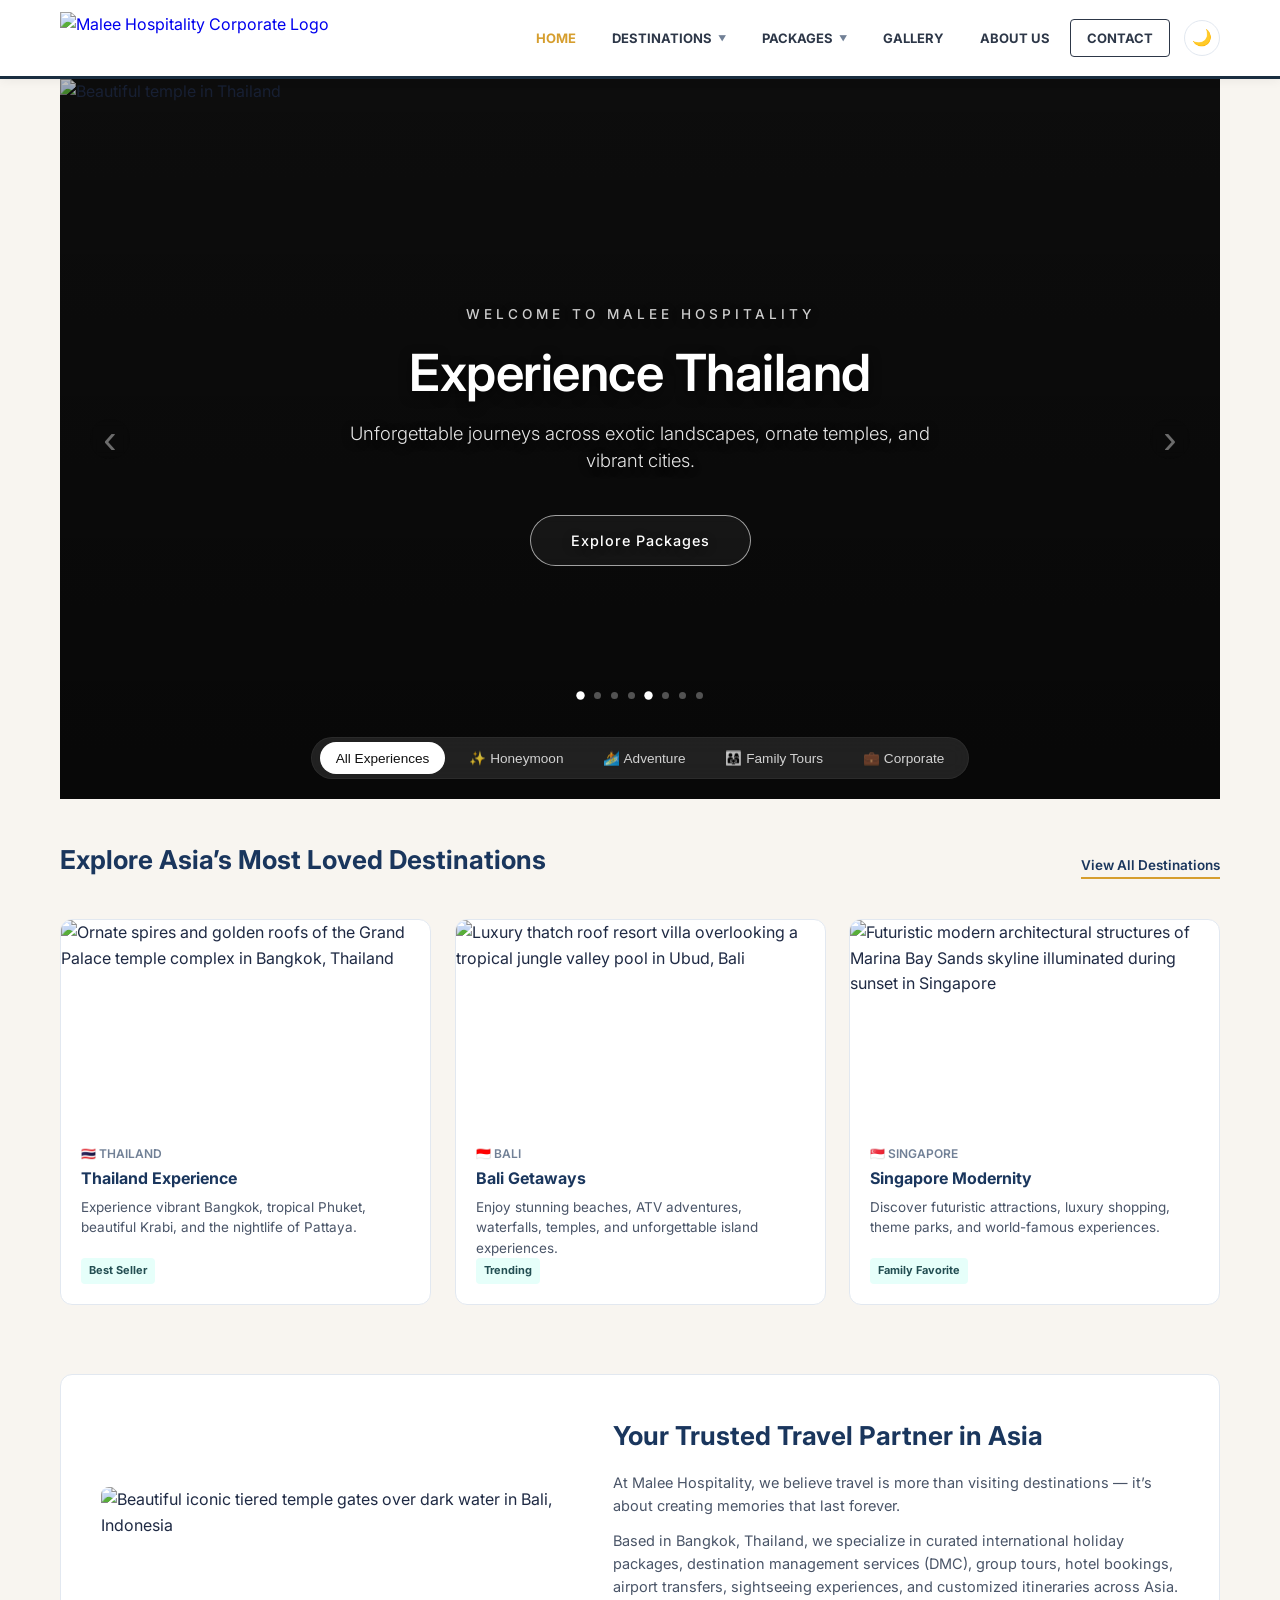
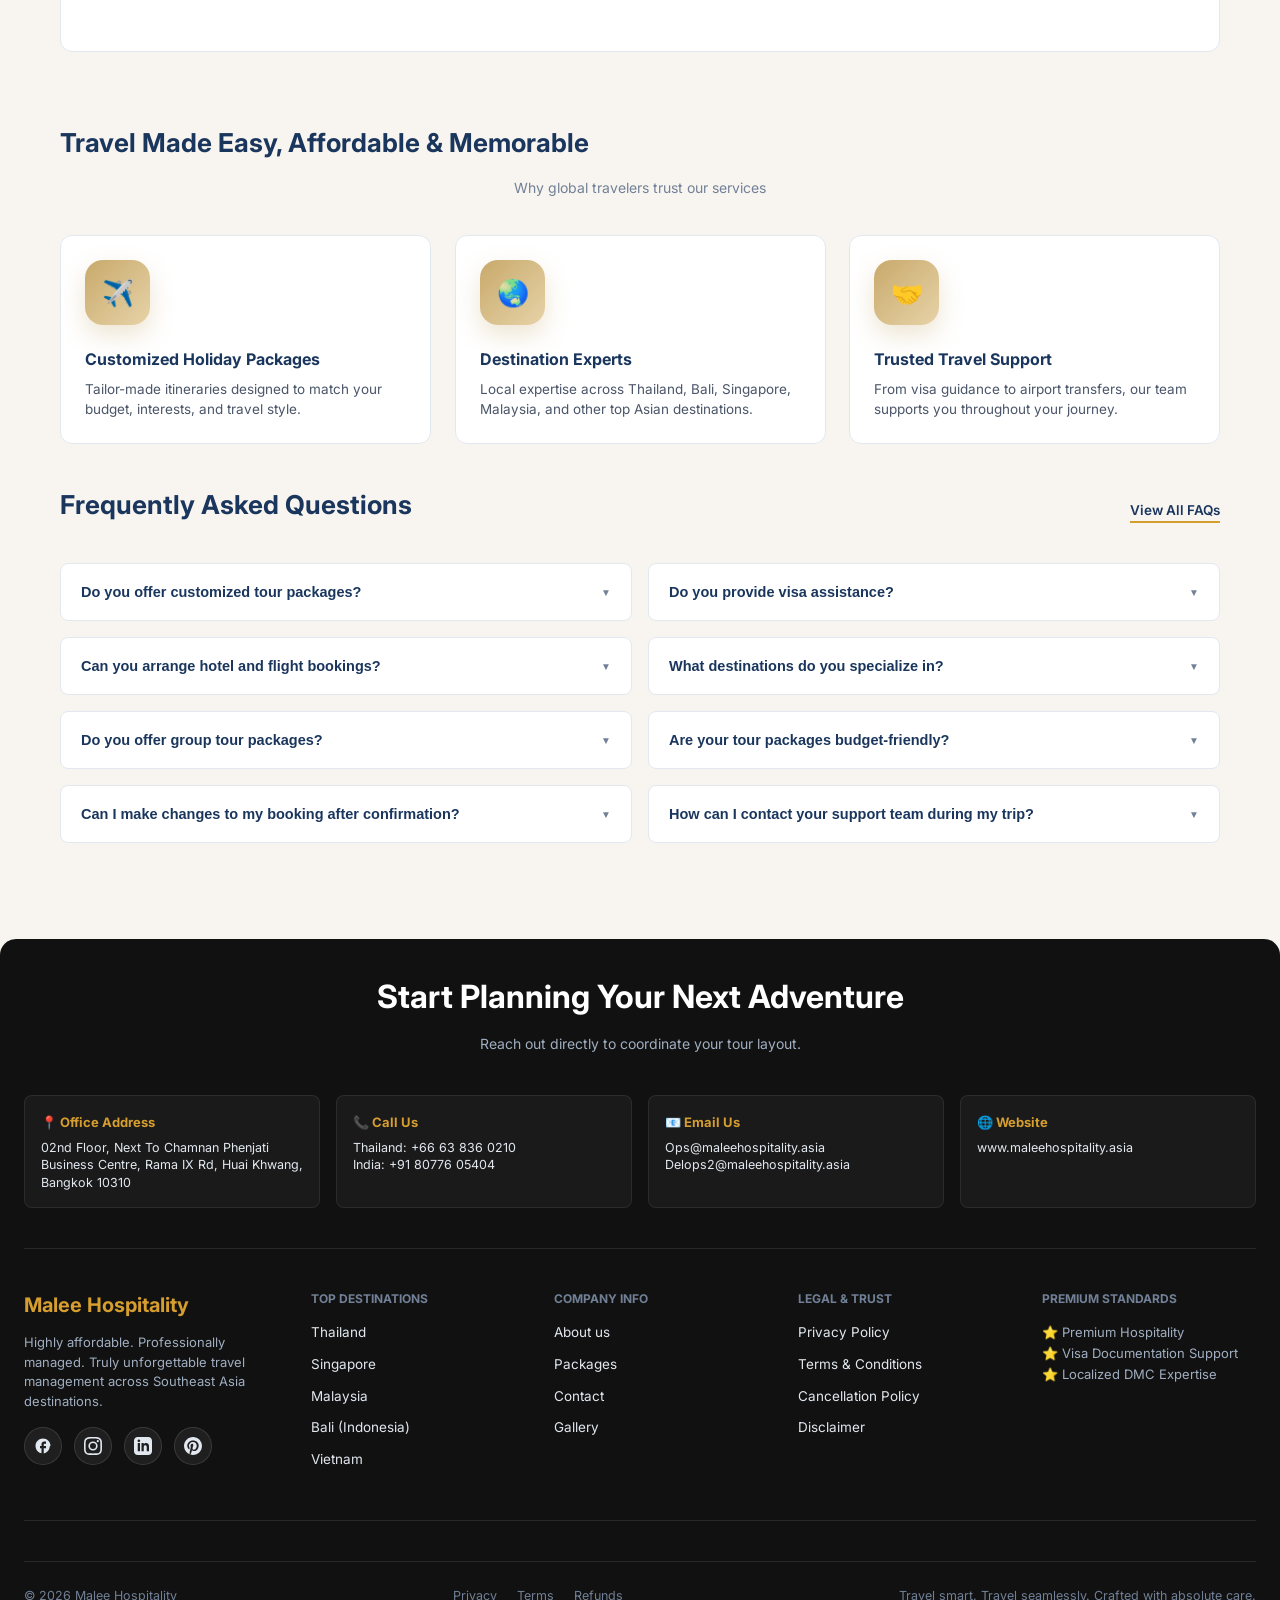
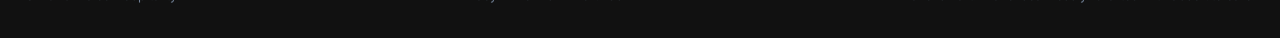
==== index.html @ 4cd1a2a7 "updatee  yy" ====
<!doctype html>
<html lang="en">
  <head>
    <meta charset="UTF-8" />
    <meta name="viewport" content="width=device-width, initial-scale=1.0" />
    <title>Malee Hospitality | Thailand, Bali & Singapore Tour Packages</title>
    <meta
      name="description"
      content="Explore affordable international holiday packages with Malee Hospitality. Discover Thailand, Bali, Singapore & more with customized tours, group trips, honeymoon packages, and seamless travel experiences."
    />
    <link rel="preconnect" href="https://fonts.googleapis.com" />
    <link rel="preconnect" href="https://fonts.gstatic.com" crossorigin />
    <link
      href="https://fonts.googleapis.com/css2?family=Inter:wght@300;400;500;600;700&display=swap"
      rel="stylesheet"
    />
    <link rel="stylesheet" href="css/style.css" />
  </head>
  <body>
    <header class="main-header">
      <div class="header-container">
        <div class="brand-identity">
          <a href="index.html" class="logo-link">
            <img
              src="https://maleehospitality.asia/wp-content/uploads/2023/06/Logo-Black-1.png"
              alt="Malee Hospitality Corporate Logo"
              class="brand-logo-img"
            />
          </a>
        </div>

        <nav class="navigation-menu" aria-label="Main Navigation">
          <div class="nav-item">
            <a href="index.html" class="nav-link active">HOME</a>
          </div>

          <div class="nav-item dropdown">
            <a
              href="#"
              class="nav-link dropdown-toggle"
              aria-haspopup="true"
              aria-expanded="false"
            >
              DESTINATIONS
              <span class="arrow-indicator" aria-hidden="true">▼</span>
            </a>
            <div class="dropdown-menu">
              <a href="#">Thailand</a>
              <a href="#">Bali</a>
              <a href="#">Singapore</a>
              <a href="#">Malaysia</a>
              <a href="#">Vietnam</a>
            </div>
          </div>

          <div class="nav-item dropdown">
            <a
              href="package.html"
              class="nav-link dropdown-toggle"
              aria-haspopup="true"
              aria-expanded="false"
            >
              PACKAGES <span class="arrow-indicator" aria-hidden="true">▼</span>
            </a>
            <div class="dropdown-menu">
              <a href="#">Honeymoon Escapes</a>
              <a href="#">Family Adventures</a>
              <a href="#">Corporate Groups</a>
            </div>
          </div>

          <div class="nav-item">
            <a href="gallery.html" class="nav-link">GALLERY</a>
          </div>
          <div class="nav-item">
            <a href="about.html" class="nav-link">ABOUT US</a>
          </div>
          <div class="nav-item">
            <a href="contact.html" class="nav-link contact-button">CONTACT</a>
          </div>

          <button
            id="themeToggle"
            class="theme-toggle"
            aria-label="Toggle Dark Mode"
          >
            <span class="toggle-icon">🌙</span>
          </button>
        </nav>
      </div>
    </header>

    <main class="main-wrapper">
      <!-- <section class="hero-slider-section">
        <div class="slider-container">
          <div class="slide active">
            <img
              src="https://images.unsplash.com/photo-1508009603885-50cf7c579365?auto=format&fit=crop&w=1920&q=80"
              alt="Beautiful temple in Thailand"
            />
            <div class="hero-content-wrapper">
              <div class="hero-tagline">Welcome to Malee Hospitality</div>
              <h1 class="main-title">
                Experience Thailand, one voyage at a time.
              </h1>
              <p class="subtitle">
                Discover unforgettable journeys across exotic landscapes, ornate
                temples, and vibrant city nightlife customized perfectly for
                you.
              </p>
              <p class="hero-subtext">
                Highly affordable. Professionally managed. Truly unforgettable.
              </p>
              <div class="hero-actions">
                <a href="#packages" class="btn-primary">Explore Packages</a>
                <a href="contact.html" class="btn-outline">Contact Us</a>
              </div>
            </div>
          </div>

          <div class="slide">
            <img
              src="https://images.unsplash.com/photo-1525625293386-3f8f99389edd?auto=format&fit=crop&w=1920&q=80"
              alt="Futuristic Singapore Skyline"
            />
            <div class="hero-content-wrapper">
              <div class="hero-tagline">Premium Asia Travel Planner</div>
              <h1 class="main-title">
                Marvel at Singapore's Modernity & Wonders
              </h1>
              <p class="subtitle">
                From majestic architectures to luxury attractions and
                family-friendly world-class theme parks.
              </p>
              <p class="hero-subtext">
                Highly affordable. Professionally managed. Truly unforgettable.
              </p>
              <div class="hero-actions">
                <a href="#packages" class="btn-primary">Explore Packages</a>
                <a href="contact.html" class="btn-outline">Contact Us</a>
              </div>
            </div>
          </div>

          <div class="slide">
            <img
              src="https://images.unsplash.com/photo-1541417904950-b855846fe074?auto=format&fit=crop&w=1920&q=80"
              alt="Iconic Twin Towers in Malaysia"
            />
            <div class="hero-content-wrapper">
              <div class="hero-tagline">Tailor-Made Dynamic Escapes</div>
              <h1 class="main-title">
                Uncover the Cultural Vibrancy of Malaysia
              </h1>
              <p class="subtitle">
                Traverse through lush rainforests, towering modern skyscrapers,
                and centuries of diverse history.
              </p>
              <p class="hero-subtext">
                Highly affordable. Professionally managed. Truly unforgettable.
              </p>
              <div class="hero-actions">
                <a href="#packages" class="btn-primary">Explore Packages</a>
                <a href="contact.html" class="btn-outline">Contact Us</a>
              </div>
            </div>
          </div>

          <div class="slide">
            <img
              src="https://images.unsplash.com/photo-1537996194471-e657df975ab4?auto=format&fit=crop&w=1920&q=80"
              alt="Tropical Villa Resort in Bali"
            />
            <div class="hero-content-wrapper">
              <div class="hero-tagline">Bespoke Honeymoon & Adventure</div>
              <h1 class="main-title">
                Find Inner Peace in Tropical Bali Getaways
              </h1>
              <p class="subtitle">
                Indulge in idyllic beach sanctuaries, spectacular temple steps,
                and adrenaline-pumping ATV adventures.
              </p>
              <p class="hero-subtext">
                Highly affordable. Professionally managed. Truly unforgettable.
              </p>
              <div class="hero-actions">
                <a href="#packages" class="btn-primary">Explore Packages</a>
                <a href="contact.html" class="btn-outline">Contact Us</a>
              </div>
            </div>
          </div>

          <button
            class="slider-arrow prev-arrow"
            id="prevSlide"
            aria-label="Previous Slide"
          >
            ‹
          </button>
          <button
            class="slider-arrow next-arrow"
            id="nextSlide"
            aria-label="Next Slide"
          >
            ›
          </button>

          <div class="slider-dots-container" id="dotsContainer"></div>
        </div>

        <div class="filter-pills-wrapper">
          <div class="filter-pills-container">
            <button class="pill active" data-filter="all">
              All Experiences
            </button>
            <button class="pill" data-filter="honeymoon">✨ Honeymoon</button>
            <button class="pill" data-filter="adventure">🏄 Adventure</button>
            <button class="pill" data-filter="family">👨‍👩‍👧 Family Tours</button>
            <button class="pill" data-filter="corporate">💼 Corporate</button>
          </div>
        </div>
      </section> -->

      <section class="hero-slider-section">
        <div class="slider-container">
          <div class="slide active">
            <div class="slide-image-wrapper">
              <img
                src="https://images.unsplash.com/photo-1508009603885-50cf7c579365?auto=format&fit=crop&w=1920&q=80"
                alt="Beautiful temple in Thailand"
              />
            </div>
            <div class="hero-content-wrapper">
              <div class="hero-tagline">Welcome to Malee Hospitality</div>
              <h1 class="main-title">Experience Thailand</h1>
              <p class="subtitle">
                Unforgettable journeys across exotic landscapes, ornate temples,
                and vibrant cities.
              </p>
              <div class="hero-actions">
                <a href="#packages" class="btn-minimal">Explore Packages</a>
              </div>
            </div>
          </div>

          <div class="slide">
            <div class="slide-image-wrapper">
              <img
                src="https://images.unsplash.com/photo-1525625293386-3f8f99389edd?auto=format&fit=crop&w=1920&q=80"
                alt="Futuristic Singapore Skyline"
              />
            </div>
            <div class="hero-content-wrapper">
              <div class="hero-tagline">Premium Asia Travel Planner</div>
              <h1 class="main-title">Modernity & Wonders</h1>
              <p class="subtitle">
                From majestic architectures to luxury attractions and
                family-friendly theme parks.
              </p>
              <div class="hero-actions">
                <a href="#packages" class="btn-minimal">Explore Packages</a>
              </div>
            </div>
          </div>

          <div class="slide">
            <div class="slide-image-wrapper">
              <img
                src="https://images.unsplash.com/photo-1541417904950-b855846fe074?auto=format&fit=crop&w=1920&q=80"
                alt="Iconic Twin Towers in Malaysia"
              />
            </div>
            <div class="hero-content-wrapper">
              <div class="hero-tagline">Tailor-Made Dynamic Escapes</div>
              <h1 class="main-title">Vibrant Malaysia</h1>
              <p class="subtitle">
                Traverse through lush rainforests, modern skyscrapers, and
                diverse cultural history.
              </p>
              <div class="hero-actions">
                <a href="#packages" class="btn-minimal">Explore Packages</a>
              </div>
            </div>
          </div>

          <div class="slide">
            <div class="slide-image-wrapper">
              <img
                src="https://images.unsplash.com/photo-1537996194471-e657df975ab4?auto=format&fit=crop&w=1920&q=80"
                alt="Tropical Villa Resort in Bali"
              />
            </div>
            <div class="hero-content-wrapper">
              <div class="hero-tagline">Bespoke Escapes</div>
              <h1 class="main-title">Tropical Bali Getaways</h1>
              <p class="subtitle">
                Indulge in idyllic beach sanctuaries, spectacular temples, and
                custom adventures.
              </p>
              <div class="hero-actions">
                <a href="#packages" class="btn-minimal">Explore Packages</a>
              </div>
            </div>
          </div>

          <button
            class="slider-arrow prev-arrow"
            id="prevSlide"
            aria-label="Previous Slide"
          >
            ‹
          </button>
          <button
            class="slider-arrow next-arrow"
            id="nextSlide"
            aria-label="Next Slide"
          >
            ›
          </button>

          <div class="slider-dots-container" id="dotsContainer"></div>
        </div>

        <div class="filter-pills-wrapper">
          <div class="filter-pills-container">
            <button class="pill active" data-filter="all">
              All Experiences
            </button>
            <button class="pill" data-filter="honeymoon">✨ Honeymoon</button>
            <button class="pill" data-filter="adventure">🏄 Adventure</button>
            <button class="pill" data-filter="family">👨‍👩‍👧 Family Tours</button>
            <button class="pill" data-filter="corporate">💼 Corporate</button>
          </div>
        </div>
      </section>

      <!-- ---------------------------- -->

      <section id="packages" class="section-container">
        <div class="section-header">
          <h2>Explore Asia’s Most Loved Destinations</h2>
          <a href="#" class="btn-view-all">View All Destinations</a>
        </div>

        <div class="packages-grid">
          <div class="package-card" data-category="adventure">
            <div class="card-img-holder">
              <img
                src="https://images.unsplash.com/photo-1508009603885-50cf7c579365?auto=format&fit=crop&w=600&q=80"
                alt="Ornate spires and golden roofs of the Grand Palace temple complex in Bangkok, Thailand"
              />
            </div>
            <div class="card-body">
              <div class="meta-row">
                <span class="badge-category">🇹🇭 Thailand</span>
              </div>
              <h3>Thailand Experience</h3>
              <p class="itinerary-snippet">
                Experience vibrant Bangkok, tropical Phuket, beautiful Krabi,
                and the nightlife of Pattaya.
              </p>
              <div class="badge green-badge">Best Seller</div>
            </div>
          </div>

          <div class="package-card" data-category="honeymoon">
            <div class="card-img-holder">
              <img
                src="https://images.unsplash.com/photo-1537996194471-e657df975ab4?auto=format&fit=crop&w=600&q=80"
                alt="Luxury thatch roof resort villa overlooking a tropical jungle valley pool in Ubud, Bali"
              />
            </div>
            <div class="card-body">
              <div class="meta-row">
                <span class="badge-category">🇮🇩 Bali</span>
              </div>
              <h3>Bali Getaways</h3>
              <p class="itinerary-snippet">
                Enjoy stunning beaches, ATV adventures, waterfalls, temples, and
                unforgettable island experiences.
              </p>
              <div class="badge green-badge">Trending</div>
            </div>
          </div>

          <div class="package-card" data-category="family">
            <div class="card-img-holder">
              <img
                src="https://images.unsplash.com/photo-1525625293386-3f8f99389edd?auto=format&fit=crop&w=600&q=80"
                alt="Futuristic modern architectural structures of Marina Bay Sands skyline illuminated during sunset in Singapore"
              />
            </div>
            <div class="card-body">
              <div class="meta-row">
                <span class="badge-category">🇸🇬 Singapore</span>
              </div>
              <h3>Singapore Modernity</h3>
              <p class="itinerary-snippet">
                Discover futuristic attractions, luxury shopping, theme parks,
                and world-famous experiences.
              </p>
              <div class="badge green-badge">Family Favorite</div>
            </div>
          </div>
        </div>
      </section>

      <section class="about-section">
        <div class="about-grid">
          <div class="about-img-holder">
            <img
              src="https://images.unsplash.com/photo-1528127269322-539801943592?auto=format&fit=crop&w=600&q=80"
              alt="Beautiful iconic tiered temple gates over dark water in Bali, Indonesia"
            />
          </div>
          <div class="about-content">
            <h2>Your Trusted Travel Partner in Asia</h2>
            <p>
              At Malee Hospitality, we believe travel is more than visiting
              destinations — it’s about creating memories that last forever.
            </p>
            <p>
              Based in Bangkok, Thailand, we specialize in curated international
              holiday packages, destination management services (DMC), group
              tours, hotel bookings, airport transfers, sightseeing experiences,
              and customized itineraries across Asia.
            </p>
          </div>
        </div>
      </section>

      <section class="why-section">
        <h2 class="center-title">Travel Made Easy, Affordable & Memorable</h2>
        <p class="center-subtitle">Why global travelers trust our services</p>
        <div class="why-grid">
          <div class="why-card">
            <div class="why-icon" aria-hidden="true">✈️</div>
            <h3>Customized Holiday Packages</h3>
            <p>
              Tailor-made itineraries designed to match your budget, interests,
              and travel style.
            </p>
          </div>
          <div class="why-card">
            <div class="why-icon" aria-hidden="true">🌏</div>
            <h3>Destination Experts</h3>
            <p>
              Local expertise across Thailand, Bali, Singapore, Malaysia, and
              other top Asian destinations.
            </p>
          </div>
          <div class="why-card">
            <div class="why-icon" aria-hidden="true">🤝</div>
            <h3>Trusted Travel Support</h3>
            <p>
              From visa guidance to airport transfers, our team supports you
              throughout your journey.
            </p>
          </div>
        </div>
      </section>

      <section class="faq-section">
        <div class="section-header">
          <h2>Frequently Asked Questions</h2>
          <a href="#" class="btn-view-all">View All FAQs</a>
        </div>
        <div class="faq-accordion-container">
          <div class="accordion-item">
            <button class="accordion-header" aria-expanded="false">
              <span>Do you offer customized tour packages?</span>
              <span class="accordion-icon" aria-hidden="true">▼</span>
            </button>
            <div class="accordion-panel">
              <p>
                Yes, we create personalized itineraries based on your budget,
                destination, and travel preferences.
              </p>
            </div>
          </div>

          <div class="accordion-item">
            <button class="accordion-header" aria-expanded="false">
              <span>Do you provide visa assistance?</span>
              <span class="accordion-icon" aria-hidden="true">▼</span>
            </button>
            <div class="accordion-panel">
              <p>
                Absolutely. Our team guides you through documentation and visa
                requirements for supported destinations.
              </p>
            </div>
          </div>

          <div class="accordion-item">
            <button class="accordion-header" aria-expanded="false">
              <span>Can you arrange hotel and flight bookings?</span>
              <span class="accordion-icon" aria-hidden="true">▼</span>
            </button>
            <div class="accordion-panel">
              <p>
                Yes, we provide complete travel solutions including hotels,
                flights, airport transfers, and sightseeing tours.
              </p>
            </div>
          </div>

          <div class="accordion-item">
            <button class="accordion-header" aria-expanded="false">
              <span>What destinations do you specialize in?</span>
              <span class="accordion-icon" aria-hidden="true">▼</span>
            </button>
            <div class="accordion-panel">
              <p>
                We specialize in Thailand, Singapore, Malaysia, Dubai, Bali, and
                other popular international holiday destinations.
              </p>
            </div>
          </div>

          <div class="accordion-item">
            <button class="accordion-header" aria-expanded="false">
              <span>Do you offer group tour packages?</span>
              <span class="accordion-icon" aria-hidden="true">▼</span>
            </button>
            <div class="accordion-panel">
              <p>
                Yes, we organize family trips, corporate tours, honeymoon
                packages, student groups, and customized group departures.
              </p>
            </div>
          </div>

          <div class="accordion-item">
            <button class="accordion-header" aria-expanded="false">
              <span>Are your tour packages budget-friendly?</span>
              <span class="accordion-icon" aria-hidden="true">▼</span>
            </button>
            <div class="accordion-panel">
              <p>
                We offer packages for every budget, from affordable holidays to
                luxury travel experiences with premium services.
              </p>
            </div>
          </div>

          <div class="accordion-item">
            <button class="accordion-header" aria-expanded="false">
              <span>Can I make changes to my booking after confirmation?</span>
              <span class="accordion-icon" aria-hidden="true">▼</span>
            </button>
            <div class="accordion-panel">
              <p>
                Yes, changes can be made depending on hotel, airline, and
                supplier policies. Our team will assist you throughout the
                process.
              </p>
            </div>
          </div>

          <div class="accordion-item">
            <button class="accordion-header" aria-expanded="false">
              <span>How can I contact your support team during my trip?</span>
              <span class="accordion-icon" aria-hidden="true">▼</span>
            </button>
            <div class="accordion-panel">
              <p>
                Our customer support team is available via phone, WhatsApp, and
                email to assist you during your journey.
              </p>
            </div>
          </div>
        </div>
      </section>
    </main>

    <footer id="contact" class="immersive-footer">
      <div class="footer-hero-cta">
        <h2>Start Planning Your Next Adventure</h2>
        <p>Reach out directly to coordinate your tour layout.</p>
      </div>

      <div class="contact-box-grid">
        <div class="contact-pill-item">
          <h5>📍 Office Address</h5>
          <p>
            02nd Floor, Next To Chamnan Phenjati Business Centre, Rama IX Rd,
            Huai Khwang, Bangkok 10310
          </p>
        </div>
        <div class="contact-pill-item">
          <h5>📞 Call Us</h5>
          <p>Thailand: +66 63 836 0210<br />India: +91 80776 05404</p>
        </div>
        <div class="contact-pill-item">
          <h5>📧 Email Us</h5>
          <p>Ops@maleehospitality.asia<br />Delops2@maleehospitality.asia</p>
        </div>
        <div class="contact-pill-item">
          <h5>🌐 Website</h5>
          <p>www.maleehospitality.asia</p>
        </div>
      </div>

      <div class="footer-divider"></div>

      <div class="footer-links-container">
        <div class="brand-column">
          <div class="footer-logo">Malee Hospitality</div>
          <p>
            Highly affordable. Professionally managed. Truly unforgettable
            travel management across Southeast Asia destinations.
          </p>

          <div class="footer-social-wrapper">
            <a
              href="https://www.facebook.com/malee.hospitality.7/"
              class="social-icon-link"
              aria-label="Follow Malee Hospitality on Facebook"
              target="_blank"
              rel="noopener"
            >
              <svg viewBox="0 0 24 24">
                <path
                  d="M22 12c0-5.52-4.48-10-10-10S2 6.48 2 12c0 4.84 3.44 8.87 8 9.8V15H8v-3h2V9.5C10 7.57 11.57 6 13.5 6H16v3h-2c-.55 0-1 .45-1 1v2h3v3h-3v6.95c4.56-.93 8-4.96 8-9.75z"
                />
              </svg>
            </a>
            <a
              href="https://www.instagram.com/maleehospitality_/"
              class="social-icon-link"
              aria-label="Follow Malee Hospitality on Instagram"
              target="_blank"
              rel="noopener"
            >
              <svg viewBox="0 0 24 24">
                <path
                  d="M12 2.163c3.204 0 3.584.012 4.85.07 3.252.148 4.771 1.691 4.919 4.919.058 1.265.069 1.645.069 4.849 0 3.205-.012 3.584-.069 4.849-.149 3.225-1.664 4.771-4.919 4.919-1.266.058-1.644.07-4.85.07-3.204 0-3.584-.012-4.849-.07-3.26-.149-4.771-1.699-4.919-4.92-.058-1.265-.07-1.644-.07-4.849 0-3.204.013-3.583.07-4.849.149-3.227 1.664-4.771 4.919-4.919 1.266-.057 1.645-.069 4.849-.069zM12 0C8.741 0 8.333.014 7.053.072 2.695.272.273 2.69.073 7.051.014 8.333 0 8.741 0 12c0 3.259.014 3.668.072 4.948.2 4.358 2.618 6.78 6.98 6.98 1.281.058 1.689.072 4.948.072 3.259 0 3.668-.014 4.948-.072 4.354-.2 6.782-2.618 6.979-6.98.059-1.28.073-1.689.073-4.948 0-3.259-.014-3.667-.072-4.947-.196-4.354-2.617-6.78-6.979-6.98C15.668.014 15.259 0 12 0zm0 5.838a6.162 6.162 0 1 0 0 12.324 6.162 6.162 0 0 0 0-12.324zM12 16a4 4 0 1 1 0-8 4 4 0 0 1 0 8zm6.406-11.845a1.44 1.44 0 1 0 0 2.881 1.44 1.44 0 0 0 0-2.881z"
                />
              </svg>
            </a>
            <a
              href="https://in.linkedin.com/company/malee-hospitality-dmc"
              class="social-icon-link"
              aria-label="Follow Malee Hospitality on LinkedIn"
              target="_blank"
              rel="noopener"
            >
              <svg viewBox="0 0 24 24">
                <path
                  d="M19 0h-14c-2.761 0-5 2.239-5 5v14c0 2.761 2.239 5 5 5h14c2.762 0 5-2.239 5-5v-14c0-2.761-2.238-5-5-5zm-11 19h-3v-11h3v11zm-1.5-12.268c-.966 0-1.75-.79-1.75-1.764s.784-1.764 1.75-1.764 1.75.79 1.75 1.764-.783 1.764-1.75 1.764zm13.5 12.268h-3v-5.604c0-3.368-4-3.113-4 0v5.604h-3v-11h3v1.765c1.396-2.586 7-2.777 7 2.476v6.759z"
                />
              </svg>
            </a>
            <a
              href="https://in.pinterest.com/maleehospitalityofficial/"
              class="social-icon-link"
              aria-label="Follow Malee Hospitality on Pinterest"
              target="_blank"
              rel="noopener"
            >
              <svg viewBox="0 0 24 24">
                <path
                  d="M12.017 0C5.396 0 .029 5.367.029 11.987c0 5.079 3.158 9.417 7.618 11.162-.105-.949-.199-2.403.041-3.439.219-.937 1.406-5.966 1.406-5.966s-.359-.72-.359-1.781c0-1.663.967-2.911 2.168-2.911 1.024 0 1.518.769 1.518 1.688 0 1.029-.653 2.567-.992 3.992-.285 1.193.6 2.165 1.775 2.165 2.128 0 3.768-2.245 3.768-5.487 0-2.861-2.063-4.869-5.008-4.869-3.41 0-5.409 2.562-5.409 5.199 0 1.033.394 2.143.889 2.741.099.12.112.225.085.345-.09.375-.293 1.199-.334 1.363-.053.211-.174.256-.402.147-1.492-.692-2.425-2.871-2.425-4.617 0-3.76 2.735-7.214 7.874-7.214 4.134 0 7.346 2.953 7.346 6.886 0 4.112-2.591 7.419-6.19 7.419-1.209 0-2.344-.627-2.733-1.369l-.746 2.839c-.269 1.026-1 2.311-1.492 3.111 1.12.346 2.309.531 3.546.531 6.62 0 11.988-5.366 11.988-11.987C24.005 5.367 18.636 0 12.017 0z"
                />
              </svg>
            </a>
          </div>
        </div>

        <div class="links-column">
          <h4>Top Destinations</h4>
          <a href="#">Thailand</a>
          <a href="#">Singapore</a>
          <a href="#">Malaysia</a>
          <a href="#">Bali (Indonesia)</a>
          <a href="#">Vietnam</a>
        </div>

        <div class="links-column">
          <h4>Company Info</h4>
          <a href="index.html">About us</a>
          <a href="#packages">Packages</a>
          <a href="contact.html">Contact</a>
          <a href="gallery.html">Gallery</a>
        </div>

        <div class="links-column">
          <h4>Legal & Trust</h4>
          <a href="privacy-policy.html">Privacy Policy</a>
          <a href="terms-conditions.html">Terms & Conditions</a>
          <a href="cancellation-refund.html">Cancellation Policy</a>
          <a href="disclaimer.html">Disclaimer</a>
        </div>

        <div class="links-column">
          <h4>Premium Standards</h4>
          <p style="font-size: 13px; color: #a0aec0; line-height: 1.6">
            ⭐ Premium Hospitality<br />⭐ Visa Documentation Support<br />⭐
            Localized DMC Expertise
          </p>
        </div>
      </div>

      <div class="footer-divider"></div>

      <div class="footer-bottom">
        <div>© 2026 Malee Hospitality</div>
        <div class="legal-links-column">
          <a href="privacy-policy.html">Privacy</a>
          <a href="terms-conditions.html">Terms</a>
          <a href="cancellation-refund.html">Refunds</a>
        </div>
        <div>Travel smart. Travel seamlessly. Crafted with absolute care.</div>
      </div>
    </footer>

    <script src="js/app.js"></script>
    <script src="https://cdn.jsdelivr.net/npm/@emailjs/browser@4/dist/email.min.js"></script>
  </body>
</html>
---- css/style.css ----
/* ==========================================================================
   1. CORE STYLE VARIABLE ARCHITECTURE & RESET
   ========================================================================== */
:root {
    --bg-primary: #FAFAFA;
    --bg-card: #FFFFFF;
    --bg-infobar: #1A2E40;
    --border-color: #E2E8F0;
    --input-bg: #FAFAFA;
    --text-main: #2D3748;
    --text-muted: #4A5568;
    --text-heading: #1A365D;
    --text-light: #718096;
    --text-accent: #E53E3E;
    --accent-gold: #D69E2E;
    --accent-red: #E53E3E;
    --accent-red-hover: #C53030;
}

[data-theme="dark"] {
    --bg-primary: #0F172A;
    --bg-card: #1E293B;
    --bg-infobar: #020617;
    --border-color: #334155;
    --input-bg: #111827;
    --text-main: #E2E8F0;
    --text-muted: #94A3B8;
    --text-heading: #38BDF8;
    --text-light: #64748B;
    --text-accent: #F87171;
    --accent-gold: #F59E0B;
}

* {
    margin: 0;
    padding: 0;
    box-sizing: border-box;
}

body {
    font-family: 'Inter', sans-serif;
    color: var(--text-main);
    background-color: var(--bg-primary);
    -webkit-font-smoothing: antialiased;
    transition: background-color 0.3s ease, color 0.3s ease;
}

.main-wrapper {
    max-width: 1200px;
    margin: 0 auto;
    padding: 0 20px;
}

/* Global Transition Rules for Interactive Blocks */
.main-header, .package-card, .info-card, .info-card-block, 
.form-card-wrapper, .form-container-panel, .accordion-item, .social-card {
    transition: background-color 0.3s ease, border-color 0.3s ease, color 0.3s ease, box-shadow 0.3s ease;
}

/* ==========================================================================
   2. TOP INFOBAR & BRAND INTERFACE NAVIGATION
   ========================================================================== */
.top-infobar {
    background-color: var(--bg-infobar);
    color: #FFFFFF;
    padding: 8px 20px;
    font-size: 13px;
    border-bottom: 1px solid rgba(255, 255, 255, 0.1);
}

.infobar-wrapper {
    max-width: 1200px;
    margin: 0 auto;
    display: flex;
    gap: 24px;
}

.infobar-link {
    color: #FFFFFF;
    text-decoration: none;
    display: inline-flex;
    align-items: center;
    gap: 6px;
    transition: color 0.2s ease;
}

.infobar-link:hover {
    color: var(--accent-gold);
}

.main-header {
    background-color: var(--bg-card);
    border-bottom: 3px solid var(--bg-infobar);
    position: sticky;
    top: 0;
    z-index: 2000;
    box-shadow: 0 2px 10px rgba(0,0,0,0.05);
}

.header-container {
    max-width: 1200px;
    margin: 0 auto;
    padding: 12px 20px;
    display: flex;
    justify-content: space-between;
    align-items: center;
}

.brand-identity {
    display: flex;
    align-items: center;
}

.logo-link {
    display: inline-flex;
    align-items: center;
    text-decoration: none;
}

.brand-logo-img {
    height: 52px;
    width: auto;
    display: block;
    object-fit: contain;
}

[data-theme="dark"] .brand-logo-img {
    filter: brightness(0) invert(1);
}

.navigation-menu {
    display: flex;
    align-items: center;
    gap: 4px;
}

.nav-item {
    position: relative;
}

.nav-link {
    text-decoration: none;
    color: var(--text-main);
    font-size: 13px;
    font-weight: 700;
    padding: 10px 16px;
    display: flex;
    align-items: center;
    gap: 6px;
    transition: color 0.2s ease;
}

.nav-link:hover, .nav-link.active {
    color: var(--accent-gold);
}

.arrow-indicator {
    font-size: 8px;
    color: var(--text-light);
    transition: transform 0.2s ease;
    display: inline-block;
}

.dropdown-menu {
    position: absolute;
    top: 100%;
    left: 0;
    background-color: var(--bg-card);
    border: 1px solid var(--border-color);
    box-shadow: 0 4px 12px rgba(0,0,0,0.1);
    min-width: 220px;
    border-radius: 6px;
    padding: 8px 0;
    opacity: 0;
    visibility: hidden;
    transform: translateY(10px);
    transition: opacity 0.2s ease, transform 0.2s ease, visibility 0.2s;
}

.dropdown-menu a {
    display: block;
    padding: 10px 20px;
    text-decoration: none;
    color: var(--text-muted);
    font-size: 13px;
    font-weight: 600;
    transition: background-color 0.2s, color 0.2s;
}

.dropdown-menu a:hover {
    background-color: var(--bg-primary);
    color: var(--accent-gold);
}

.dropdown.open .dropdown-menu {
    opacity: 1;
    visibility: visible;
    transform: translateY(0);
}

.dropdown.open .arrow-indicator {
    transform: rotate(180deg);
}

.contact-button {
    border: 1px solid var(--text-main);
    border-radius: 4px;
    padding: 8px 16px;
}

.contact-button:hover, .contact-button.active {
    background-color: var(--text-main);
    color: var(--bg-card) !important;
}

/* Theme Toggle Control Design */
.theme-toggle {
    background: none;
    border: 1px solid var(--border-color);
    border-radius: 50%;
    width: 36px;
    height: 36px;
    display: flex;
    align-items: center;
    justify-content: center;
    cursor: pointer;
    margin-left: 10px;
    font-size: 16px;
    color: var(--text-main);
    transition: all 0.25s ease;
}

.theme-toggle:hover {
    background-color: var(--border-color);
    transform: scale(1.05);
}

/* ==========================================================================
   3. HOMEPAGE HERO LAYOUT & FILTERS
   ========================================================================== */
.hero-section {
    text-align: center;
    padding: 60px 0 40px;
    max-width: 850px;
    margin: 0 auto;
}

.hero-tagline {
    font-size: 13px;
    font-weight: 600;
    color: var(--accent-gold);
    text-transform: uppercase;
    letter-spacing: 1.5px;
    margin-bottom: 12px;
}

.main-title {
    font-size: 48px;
    font-weight: 700;
    color: var(--text-heading);
    line-height: 1.2;
    letter-spacing: -1px;
}

.subtitle {
    font-size: 15px;
    color: var(--text-muted);
    margin: 16px 0 8px;
    line-height: 1.6;
}

.hero-subtext {
    font-size: 14px;
    font-weight: 700;
    color: var(--accent-gold);
    margin-bottom: 30px;
}

.hero-actions {
    display: flex;
    justify-content: center;
    gap: 14px;
    margin-bottom: 40px;
}

.btn-primary {
    background-color: var(--text-heading);
    color: #FFFFFF;
    text-decoration: none;
    padding: 12px 24px;
    border-radius: 30px;
    font-weight: 600;
    font-size: 14px;
    transition: opacity 0.2s;
}

.btn-primary:hover {
    opacity: 0.9;
}

.btn-outline {
    text-decoration: none;
    border: 1px solid var(--border-color);
    color: var(--text-muted);
    padding: 12px 24px;
    border-radius: 30px;
    font-weight: 600;
    font-size: 14px;
    transition: background-color 0.2s, color 0.2s;
}

.btn-outline:hover {
    background-color: var(--border-color);
    color: var(--text-main);
}

.filter-pills-container, .gallery-filter-container {
    display: flex;
    justify-content: center;
    gap: 10px;
    flex-wrap: wrap;
    margin-top: 20px;
}

.pill, .gallery-filter-btn {
    background-color: var(--bg-card);
    border: 1px solid var(--border-color);
    padding: 10px 22px;
    border-radius: 30px;
    font-size: 13px;
    font-weight: 600;
    color: var(--text-heading);
    cursor: pointer;
    transition: all 0.2s ease;
}

.pill.active, .gallery-filter-btn.active {
    background-color: var(--text-heading);
    color: #FFFFFF;
    border-color: var(--text-heading);
}

/* ==========================================================================
   4. ASYMMETRIC CONTENT GRIDS & FEATURE CARD MODULES
   ========================================================================== */
.about-section {
    background-color: var(--bg-card);
    border: 1px solid var(--border-color);
    border-radius: 12px;
    padding: 40px;
    margin: 30px 0;
}

.about-grid {
    display: grid;
    grid-template-columns: 1fr 1.2fr;
    gap: 40px;
    align-items: center;
}

.about-img-holder img {
    width: 100%;
    height: 280px;
    object-fit: cover;
    border-radius: 8px;
}

.about-content h2, .center-title, .section-header h2 {
    font-size: 26px;
    color: var(--text-heading);
    margin-bottom: 14px;
}

.about-content p {
    font-size: 14.5px;
    line-height: 1.6;
    color: var(--text-muted);
    margin-bottom: 12px;
}

.why-section, .section-container {
    padding: 40px 0;
}

.center-subtitle {
    text-align: center;
    font-size: 14px;
    color: var(--text-light);
    margin: 6px 0 35px;
}

.why-grid, .packages-grid {
    display: grid;
    grid-template-columns: repeat(3, 1fr);
    gap: 24px;
}

.why-card, .package-card {
    background: var(--bg-card);
    border: 1px solid var(--border-color);
    border-radius: 12px;
    padding: 24px;
}

.why-icon {
    font-size: 26px;
    margin-bottom: 14px;
}

.why-card h3, .package-card h3 {
    font-size: 16px;
    color: var(--text-heading);
    margin-bottom: 6px;
}

.why-card p, .itinerary-snippet {
    font-size: 13.5px;
    color: var(--text-muted);
    line-height: 1.5;
}

.section-header {
    display: flex;
    justify-content: space-between;
    align-items: center;
    margin-bottom: 24px;
}

.btn-view-all {
    font-size: 13.5px;
    font-weight: 600;
    color: var(--text-heading);
    text-decoration: none;
    border-bottom: 2px solid var(--accent-gold);
}

.package-card {
    padding: 0;
    overflow: hidden;
    display: flex;
    flex-direction: column;
}

.package-card.hidden, .gallery-item.hidden-batch {
    display: none !important;
}

.card-img-holder {
    width: 100%;
    height: 200px;
}

.card-img-holder img {
    width: 100%;
    height: 100%;
    object-fit: cover;
}

.card-body {
    padding: 20px;
    display: flex;
    flex-direction: column;
    flex-grow: 1;
}

.badge-category {
    font-size: 12px;
    color: var(--text-light);
    font-weight: 600;
    text-transform: uppercase;
}

.badge {
    align-self: flex-start;
    font-size: 11px;
    font-weight: 700;
    padding: 4px 8px;
    border-radius: 4px;
    margin-top: auto;
}

.green-badge {
    background-color: #E6FFFA;
    color: #234E52;
}

/* Split Special Promotions Container Layout */
.offers-split-grid {
    display: grid;
    grid-template-columns: repeat(2, 1fr);
    gap: 24px;
}

.offer-row-item {
    background: var(--bg-card);
    border: 1px solid var(--border-color);
    border-radius: 12px;
    padding: 16px;
    display: flex;
    gap: 20px;
    align-items: center;
}

.offer-banner {
    width: 140px;
    height: 130px;
    border-radius: 8px;
    position: relative;
    overflow: hidden;
    flex-shrink: 0;
}

.offer-banner img {
    width: 100%;
    height: 100%;
    object-fit: cover;
}

.banner-tag {
    position: absolute;
    bottom: 0;
    left: 0;
    right: 0;
    padding: 4px;
    font-size: 11px;
    font-weight: 600;
    color: #ffffff;
    text-align: center;
}

.green-banner .banner-tag { background: #2F855A; }
.cyan-banner .banner-tag { background: #0BC5EA; }
.blue-banner .banner-tag { background: #3182CE; }
.purple-banner .banner-tag { background: #805AD5; }

.offer-details h3 {
    font-size: 16px;
    color: var(--text-heading);
    margin-bottom: 6px;
}

.offer-details p {
    font-size: 13px;
    color: var(--text-light);
    margin-bottom: 12px;
}

.btn-book-link {
    background: transparent;
    border: 1px solid var(--text-muted);
    color: var(--text-muted);
    text-decoration: none;
    padding: 6px 16px;
    border-radius: 20px;
    font-size: 12px;
    font-weight: 600;
    display: inline-block;
    transition: background-color 0.2s, color 0.2s;
}

.btn-book-link:hover {
    background-color: var(--text-muted);
    color: var(--bg-card);
}

/* ==========================================================================
   5. SOCIAL PROOF ARCHITECTURE & FAQ ACCORDION ENGINE
   ========================================================================== */
.social-section {
    padding: 40px 0;
}

.social-grid {
    display: grid;
    grid-template-columns: repeat(5, 1fr);
    gap: 16px;
}

.social-card {
    background: var(--bg-card);
    border: 1px solid var(--border-color);
    border-radius: 8px;
    overflow: hidden;
    text-align: center;
}

.social-card img {
    width: 100%;
    height: 140px;
    object-fit: cover;
}

.social-card p {
    font-size: 12px;
    font-weight: 600;
    padding: 10px;
    color: var(--text-heading);
}

.faq-accordion-container {
    display: grid;
    grid-template-columns: repeat(2, 1fr);
    gap: 16px;
}

.accordion-item {
    background-color: var(--bg-card);
    border: 1px solid var(--border-color);
    border-radius: 8px;
    overflow: hidden;
}

.accordion-header {
    width: 100%;
    display: flex;
    justify-content: space-between;
    align-items: center;
    padding: 20px;
    background: none;
    border: none;
    font-size: 14.5px;
    font-weight: 600;
    color: var(--text-heading);
    text-align: left;
    cursor: pointer;
}

.accordion-icon {
    font-size: 10px;
    color: var(--text-light);
    transition: transform 0.3s ease;
}

.accordion-panel {
    max-height: 0;
    overflow: hidden;
    transition: max-height 0.3s ease;
    background-color: var(--bg-primary);
}

.accordion-panel p {
    padding: 0 20px 20px 20px;
    font-size: 13.5px;
    color: var(--text-muted);
    line-height: 1.6;
}

.accordion-item.active .accordion-icon {
    transform: rotate(180deg);
}

/* ==========================================================================
   6. GEOLOCATION CONTACT SEGMENT & CONTEXTUAL FORMS
   ========================================================================== */
.contact-page-wrapper {
    background-color: var(--bg-primary);
    padding-bottom: 40px;
}

.contact-hero-banner, .gallery-hero-banner {
    position: relative;
    background-image: linear-gradient(rgba(0, 0, 0, 0.65), rgba(0, 0, 0, 0.65)), 
                      url('https://images.unsplash.com/photo-1507525428034-b723cf961d3e?auto=format&fit=crop&w=1600&q=80');
    background-size: cover;
    background-position: center 35%;
    padding: 100px 20px;
    text-align: center;
    color: #FFFFFF;
    margin-bottom: 50px;
}

.gallery-hero-banner {
    background-image: linear-gradient(rgba(0, 0, 0, 0.55), rgba(0, 0, 0, 0.55)), 
                      url('https://images.unsplash.com/photo-1542435503-956c469947f6?auto=format&fit=crop&w=1600&q=80');
    padding: 130px 20px;
    margin-bottom: 40px;
}

.banner-content {
    position: relative;
    z-index: 5;
    max-width: 800px;
    margin: 0 auto;
}

.gallery-hero-banner .banner-heading, .banner-heading {
    font-size: 54px;
    font-weight: 700;
    letter-spacing: -1.5px;
    margin-bottom: 16px;
    line-height: 1.1;
    color: #FFFFFF !important;
}

.banner-subheading {
    font-size: 16px;
    color: #E2E8F0;
    max-width: 580px;
    margin: 0 auto;
    line-height: 1.6;
    font-weight: 400;
}

.info-cards-grid {
    display: grid;
    grid-template-columns: repeat(3, 1fr);
    gap: 24px;
    margin-top: -90px;
    position: relative;
    z-index: 10;
    margin-bottom: 40px;
}

.info-card-block {
    background: var(--bg-card);
    padding: 30px;
    border-radius: 16px;
    box-shadow: 0 10px 30px rgba(0,0,0,0.02);
    border: 1px solid var(--border-color);
}

.icon-frame {
    width: 46px;
    height: 46px;
    border-radius: 12px;
    display: flex;
    align-items: center;
    justify-content: center;
    margin-bottom: 24px;
}

.split-form-map-container, .form-split-layout-grid {
    display: grid;
    grid-template-columns: 1.2fr 1fr;
    gap: 40px;
    background: var(--bg-card);
    border-radius: 24px;
    overflow: hidden;
    box-shadow: 0 20px 40px rgba(0,0,0,0.04);
    border: 1px solid var(--border-color);
}

.form-container-panel {
    padding: 45px;
}

.form-container-panel h2 {
    font-size: 28px;
    color: var(--text-heading);
    margin-bottom: 10px;
    font-weight: 700;
}

.form-container-panel .accent-text {
    color: var(--text-accent);
}

.form-row-block {
    display: grid;
    grid-template-columns: repeat(2, 1fr);
    gap: 20px;
    margin-bottom: 20px;
}

.input-block label {
    display: block;
    font-size: 11px;
    font-weight: 700;
    color: var(--text-muted);
    text-transform: uppercase;
    margin-bottom: 8px;
}

.input-block input, .input-block select {
    width: 100%;
    padding: 12px 16px;
    border: 1px solid var(--border-color);
    background-color: var(--input-bg);
    border-radius: 10px;
    font-family: inherit;
    font-size: 14px;
    color: var(--text-main);
    outline: none;
    transition: all 0.2s ease;
}

.input-block input:focus, .input-block select:focus {
    border-color: var(--text-light);
    background-color: var(--bg-card);
    box-shadow: 0 0 0 3px var(--border-color);
}

.btn-submit-enquiry {
    width: 100%;
    background-color: var(--accent-red);
    color: #FFFFFF;
    border: none;
    padding: 14px;
    border-radius: 10px;
    font-size: 15px;
    font-weight: 600;
    cursor: pointer;
    display: flex;
    align-items: center;
    justify-content: center;
    gap: 8px;
    transition: background-color 0.2s;
}

.btn-submit-enquiry:hover {
    background-color: var(--accent-red-hover);
}

.map-embed-panel {
    background: var(--border-color);
    position: relative;
}

/* ==========================================================================
   7. BRICK FLUID MASONRY GALLERY PLATFORM
   ========================================================================== */
.gallery-page-wrapper {
    background-color: var(--bg-primary);
    padding-bottom: 60px;
}

.gallery-masonry-grid {
    display: grid;
    grid-template-columns: repeat(4, 1fr);
    gap: 20px;
}

.gallery-item {
    position: relative;
    border-radius: 14px;
    overflow: hidden;
    height: 250px;
    background-color: var(--border-color);
    box-shadow: 0 4px 15px rgba(0,0,0,0.02);
    cursor: pointer;
}

.gallery-item img {
    width: 100%;
    height: 100%;
    object-fit: cover;
    transition: transform 0.5s ease;
}

.item-overlay {
    position: absolute;
    inset: 0;
    background: linear-gradient(to top, rgba(0,0,0,0.8) 0%, rgba(0,0,0,0.2) 60%, transparent 100%);
    display: flex;
    align-items: flex-end;
    padding: 16px;
    opacity: 0;
    transition: opacity 0.3s ease;
}

.item-overlay span {
    color: #FFFFFF;
    font-size: 13.5px;
    font-weight: 600;
    transform: translateY(10px);
    transition: transform 0.3s ease;
}

.gallery-item:hover img { transform: scale(1.04); }
.gallery-item:hover .item-overlay { opacity: 1; }
.gallery-item:hover .item-overlay span { transform: translateY(0); }

.gallery-action-wrapper {
    display: flex;
    justify-content: center;
    margin-top: 40px;
}

.btn-load-gallery {
    background-color: var(--bg-card);
    border: 2px solid var(--text-heading);
    color: var(--text-heading);
    font-size: 14px;
    font-weight: 700;
    padding: 14px 36px;
    border-radius: 30px;
    cursor: pointer;
    transition: all 0.2s ease;
}

.btn-load-gallery:hover {
    background-color: var(--text-heading);
    color: #FFFFFF;
}

/* Modal Lightbox Layout */
.gallery-lightbox {
    position: fixed;
    inset: 0;
    background-color: rgba(11, 26, 48, 0.95);
    z-index: 5000;
    display: flex;
    align-items: center;
    justify-content: center;
    opacity: 0;
    visibility: hidden;
    transition: opacity 0.3s ease, visibility 0.3s;
}

.gallery-lightbox.active {
    opacity: 1;
    visibility: visible;
}

.lightbox-content-frame {
    max-width: 85vw;
    max-height: 80vh;
    position: relative;
    display: flex;
    flex-direction: column;
    align-items: center;
}

.lightbox-content-frame img {
    max-width: 100%;
    max-height: 75vh;
    object-fit: contain;
    border-radius: 8px;
    box-shadow: 0 10px 30px rgba(0,0,0,0.5);
}

.lightbox-caption {
    color: #FFFFFF;
    font-size: 15px;
    margin-top: 16px;
    font-weight: 500;
    letter-spacing: 0.5px;
}

.lightbox-close {
    position: absolute;
    top: 30px;
    right: 40px;
    background: none;
    border: none;
    color: #A0AEC0;
    font-size: 28px;
    cursor: pointer;
}

.lightbox-close:hover { color: #FFFFFF; }

.lightbox-arrow {
    position: absolute;
    top: 50%;
    transform: translateY(-50%);
    background: rgba(255,255,255,0.03);
    border: 1px solid rgba(255,255,255,0.1);
    color: #FFFFFF;
    width: 50px;
    height: 50px;
    border-radius: 50%;
    cursor: pointer;
    display: flex;
    align-items: center;
    justify-content: center;
    font-size: 18px;
    transition: background 0.2s;
}

.lightbox-arrow:hover { background: rgba(255,255,255,0.15); }
.arrow-left { left: 40px; }
.arrow-right { right: 40px; }

/* ==========================================================================
   8. IMMERSIVE NIGHT LANDSCAPE VISUAL FOOTER
   ========================================================================== */
.immersive-footer {
    background-color: #0B1A30;
    background-image: linear-gradient(to bottom, rgba(11, 26, 48, 0.9), #060F1D), 
                      url('https://images.unsplash.com/photo-1506318137071-a8e063b4bec0?auto=format&fit=crop&w=1500&q=80');
    background-size: cover;
    background-position: center;
    color: #FFFFFF;
    padding: 60px 40px 30px;
    margin-top: 60px;
    border-top-left-radius: 16px;
    border-top-right-radius: 16px;
}

.footer-hero-cta {
    text-align: center;
    max-width: 600px;
    margin: 0 auto 40px;
}

.footer-hero-cta h2 { font-size: 32px; margin-bottom: 10px; color: #FFFFFF !important;}
.footer-hero-cta p { color: #A0AEC0; font-size: 14px; }

.contact-box-grid {
    display: grid;
    grid-template-columns: repeat(4, 1fr);
    gap: 16px;
    margin-bottom: 40px;
}

.contact-pill-item {
    background: rgba(255, 255, 255, 0.04);
    border: 1px solid rgba(255, 255, 255, 0.08);
    border-radius: 8px;
    padding: 16px;
}

.contact-pill-item h5 { color: #D69E2E; font-size: 13px; margin-bottom: 6px; }
.contact-pill-item p { font-size: 12.5px; color: #E2E8F0; line-height: 1.4; }

.footer-link-item {
    color: #E2E8F0;
    text-decoration: none;
    transition: color 0.2s ease;
}

.footer-link-item:hover { color: #D69E2E; }
.footer-divider { border-bottom: 1px solid rgba(255, 255, 255, 0.1); margin-bottom: 40px; }

.footer-links-container {
    display: grid;
    grid-template-columns: 1.2fr repeat(3, 1fr);
    gap: 30px;
    margin-bottom: 40px;
}

.brand-column .footer-logo { font-size: 20px; font-weight: 700; margin-bottom: 12px; color: #D69E2E; }
.brand-column p { font-size: 13px; color: #A0AEC0; line-height: 1.5; }
.links-column h4 { font-size: 12px; color: #718096; margin-bottom: 14px; text-transform: uppercase; }

.links-column a {
    display: block;
    color: #E2E8F0;
    text-decoration: none;
    font-size: 13.5px;
    margin-bottom: 10px;
    transition: color 0.2s ease;
}

.links-column a:hover { color: #D69E2E; }

.footer-bottom {
    border-top: 1px solid rgba(255, 255, 255, 0.1);
    padding-top: 24px;
    display: flex;
    justify-content: space-between;
    font-size: 12.5px;
    color: #718096;
}

/* ==========================================================================
   9. RESPONSIVE LAYOUT CONFIGURATIONS
   ========================================================================== */
@media (max-width: 1024px) {
    .packages-grid, .why-grid, .contact-box-grid, .info-cards-grid { grid-template-columns: repeat(2, 1fr); }
    .social-grid { grid-template-columns: repeat(3, 1fr); }
    .about-grid, .form-split-layout-grid, .split-form-map-container { grid-template-columns: 1fr; }
    .gallery-masonry-grid { grid-template-columns: repeat(3, 1fr); }
    .info-cards-grid { margin-top: -40px; padding: 0 10px; }
    .map-card-wrapper, .map-embed-panel { height: 380px; min-height: auto; }
}

@media (max-width: 768px) {
    .navigation-menu { display: none; }
    .offers-split-grid, .faq-accordion-container, .footer-links-container, .form-row-block { grid-template-columns: 1fr; gap: 20px; }
    .main-title, .banner-heading { font-size: 32px; }
    .immersive-footer { padding: 40px 20px 20px; }
    .brand-logo-img { height: 44px; }
    .gallery-masonry-grid { grid-template-columns: repeat(2, 1fr); gap: 12px; }
    .gallery-item { height: 180px; }
    .lightbox-arrow { display: none; }
    .lightbox-close { top: 20px; right: 20px; }
    .form-container-panel { padding: 24px; }
}



/* --- Social Media Icon Array Setup --- */
.footer-social-wrapper {
    display: flex;
    gap: 12px;
    margin-top: 16px;
}

.social-icon-link {
    width: 38px;
    height: 38px;
    border-radius: 50%;
    background: rgba(255, 255, 255, 0.06);
    border: 1px solid rgba(255, 255, 255, 0.12);
    display: flex;
    align-items: center;
    justify-content: center;
    color: #E2E8F0;
    transition: all 0.2s cubic-bezier(0.4, 0, 0.2, 1);
}

.social-icon-link svg {
    width: 18px;
    height: 18px;
    fill: currentColor;
}

.social-icon-link:hover {
    color: #FFFFFF;
    background: var(--accent-gold);
    border-color: var(--accent-gold);
    transform: translateY(-3px);
    box-shadow: 0 4px 12px rgba(214, 158, 46, 0.3);
}

/* --- Mandatory Legal Document Link Array --- */
.legal-links-column {
    display: flex;
    gap: 20px;
    flex-wrap: wrap;
}

.legal-links-column a {
    color: #718096;
    text-decoration: none;
    font-size: 12.5px;
    transition: color 0.2s ease;
}

.legal-links-column a:hover {
    color: var(--accent-gold);
}

/* Adjust layout rules to accommodate 4 columns on desktop viewports */
@media (min-width: 769px) {
    .footer-links-container {
        grid-template-columns: 1.2fr repeat(4, 1fr) !important;
    }
}


* {
    margin: 0;
    padding: 0;
    box-sizing: border-box;
}

body {

    font-family: 'Inter', sans-serif;

    background: #F8F5F0;

    color: #1F2A44;

    line-height: 1.6;
}

.contact-section {

    max-width: 1200px;

    margin: auto;

    padding: 80px 20px;
}

.section-heading {

    text-align: center;

    margin-bottom: 60px;
}

.section-heading h1 {

    font-size: 48px;

    margin-bottom: 12px;
}

.section-heading p {

    color: #666;
}



/* INFO CARDS */

.cards-grid {

    display: grid;

    grid-template-columns: repeat(auto-fit, minmax(280px, 1fr));

    gap: 30px;

    margin-bottom: 70px;
}

.info-card {

    background: white;

    padding: 35px;

    border-radius: 24px;

    border: 1px solid #E5E7EB;

    transition: 0.3s ease;

    box-shadow:
        0 10px 30px rgba(0,0,0,0.05);
}

.info-card:hover {

    transform: translateY(-6px);

    box-shadow:
        0 20px 40px rgba(0,0,0,0.08);
}



/* ICON */

.why-icon {

    width: 65px;

    height: 65px;

    border-radius: 18px;

    background: linear-gradient(
        135deg,
        #C8A96B,
        #E7D3A8
    );

    display: flex;

    align-items: center;

    justify-content: center;

    margin-bottom: 22px;

    box-shadow:
        0 10px 25px rgba(200,169,107,0.3);
}

.why-icon svg {

    width: 30px;

    height: 30px;

    color: white;
}

.info-card h3 {

    margin-bottom: 15px;

    font-size: 24px;
}

.info-card p {

    color: #555;

    margin-bottom: 5px;
}



/* FORM */

.form-wrapper {

    background: white;

    padding: 50px;

    border-radius: 28px;

    box-shadow:
        0 15px 40px rgba(0,0,0,0.06);
}

.form-wrapper h2 {

    font-size: 38px;

    margin-bottom: 12px;
}

.form-wrapper span {

    color: #C8A96B;
}

.form-row {

    display: grid;

    grid-template-columns: repeat(auto-fit, minmax(250px, 1fr));

    gap: 20px;
}

.input-group {

    margin-bottom: 24px;
}

.input-group label {

    display: block;

    margin-bottom: 10px;

    font-weight: 600;
}

.input-group input,
.input-group select,
.input-group textarea {

    width: 100%;

    padding: 16px;

    border-radius: 14px;

    border: 1px solid #D1D5DB;

    font-size: 15px;

    outline: none;

    transition: 0.3s ease;
}

.input-group input:focus,
.input-group select:focus,
.input-group textarea:focus {

    border-color: #C8A96B;

    box-shadow:
        0 0 0 4px rgba(200,169,107,0.15);
}



/* BUTTON */

.submit-btn {

    width: 100%;

    border: none;

    padding: 18px;

    border-radius: 16px;

    background: linear-gradient(
        135deg,
        #C8A96B,
        #E7D3A8
    );

    color: #1F2A44;

    font-size: 17px;

    font-weight: 700;

    cursor: pointer;

    transition: 0.3s ease;
}

.submit-btn:hover {

    transform: translateY(-3px);

    box-shadow:
        0 15px 30px rgba(200,169,107,0.35);
}



/* MOBILE */

@media(max-width:768px) {

    .section-heading h1 {

        font-size: 36px;
    }

    .form-wrapper {

        padding: 30px;
    }

}




* {
    margin: 0;
    padding: 0;
    box-sizing: border-box;
}

body {

    font-family: 'Inter', sans-serif;

    background: #F8F5F0;

    color: #1F2A44;

    line-height: 1.6;
}

.contact-section {

    max-width: 1200px;

    margin: auto;

    padding: 80px 20px;
}

.section-heading {

    text-align: center;

    margin-bottom: 60px;
}

.section-heading h1 {

    font-size: 48px;

    margin-bottom: 12px;
}

.section-heading p {

    color: #666;
}



/* INFO CARDS */

.cards-grid {

    display: grid;

    grid-template-columns: repeat(auto-fit, minmax(280px, 1fr));

    gap: 30px;

    margin-bottom: 70px;
}

.info-card {

    background: white;

    padding: 35px;

    border-radius: 24px;

    border: 1px solid #E5E7EB;

    transition: 0.3s ease;

    box-shadow:
        0 10px 30px rgba(0,0,0,0.05);
}

.info-card:hover {

    transform: translateY(-6px);

    box-shadow:
        0 20px 40px rgba(0,0,0,0.08);
}



/* ICON */

.why-icon {

    width: 65px;

    height: 65px;

    border-radius: 18px;

    background: linear-gradient(
        135deg,
        #C8A96B,
        #E7D3A8
    );

    display: flex;

    align-items: center;

    justify-content: center;

    margin-bottom: 22px;

    box-shadow:
        0 10px 25px rgba(200,169,107,0.3);
}

.why-icon svg {

    width: 30px;

    height: 30px;

    color: white;
}

.info-card h3 {

    margin-bottom: 15px;

    font-size: 24px;
}

.info-card p {

    color: #555;

    margin-bottom: 5px;
}



/* FORM */

.form-wrapper {

    background: white;

    padding: 50px;

    border-radius: 28px;

    box-shadow:
        0 15px 40px rgba(0,0,0,0.06);
}

.form-wrapper h2 {

    font-size: 38px;

    margin-bottom: 12px;
}

.form-wrapper span {

    color: #C8A96B;
}

.form-row {

    display: grid;

    grid-template-columns: repeat(auto-fit, minmax(250px, 1fr));

    gap: 20px;
}

.input-group {

    margin-bottom: 24px;
}

.input-group label {

    display: block;

    margin-bottom: 10px;

    font-weight: 600;
}

.input-group input,
.input-group select,
.input-group textarea {

    width: 100%;

    padding: 16px;

    border-radius: 14px;

    border: 1px solid #D1D5DB;

    font-size: 15px;

    outline: none;

    transition: 0.3s ease;
}

.input-group input:focus,
.input-group select:focus,
.input-group textarea:focus {

    border-color: #C8A96B;

    box-shadow:
        0 0 0 4px rgba(200,169,107,0.15);
}



/* BUTTON */

.submit-btn {

    width: 100%;

    border: none;

    padding: 18px;

    border-radius: 16px;

    background: linear-gradient(
        135deg,
        #C8A96B,
        #E7D3A8
    );

    color: #1F2A44;

    font-size: 17px;

    font-weight: 700;

    cursor: pointer;

    transition: 0.3s ease;
}

.submit-btn:hover {

    transform: translateY(-3px);

    box-shadow:
        0 15px 30px rgba(200,169,107,0.35);
}



/* MOBILE */

@media(max-width:768px) {

    .section-heading h1 {

        font-size: 36px;
    }

    .form-wrapper {

        padding: 30px;
    }

}


.package-card.hidden, .gallery-item.hidden-batch {
    display: none !important;
}


/* Force hide elements completely when this utility class is added */
.force-hide-element {
    display: none !important;
}


/* ==========================================================================
   Hero Slider Core System
   ========================================================================== */
.hero-slider-section {
  position: relative;
  width: 100%;
  height: 80vh; /* Scaled hero area viewheight */
  min-height: 550px;
  overflow: hidden;
  background-color: #000;
}

.slider-container {
  position: relative;
  width: 100%;
  height: 100%;
}

.slide {
  position: absolute;
  top: 0;
  left: 0;
  width: 100%;
  height: 100%;
  opacity: 0;
  visibility: hidden;
  transition: opacity 1s cubic-bezier(0.4, 0, 0.2, 1), visibility 1s;
  z-index: 1;
  display: flex;
  align-items: center;
  justify-content: center;
}

.slide.active {
  opacity: 1;
  visibility: visible;
  z-index: 2;
}

/* Slide Cover Imagery */
.slide img {
  position: absolute;
  top: 0;
  left: 0;
  width: 100%;
  height: 100%;
  object-fit: cover;
  object-position: center;
  pointer-events: none;
}

/* Content Frame & Dimmer Protection Mask */
.hero-content-wrapper {
  position: relative;
  z-index: 3;
  width: 100%;
  max-width: 1200px;
  padding: 0 2rem;
  box-sizing: border-box;
  text-align: center;
  color: #ffffff;
  
  /* Text protection fallback overlay gradient */
  text-shadow: 0 2px 10px rgba(0, 0, 0, 0.4);
}

/* Overriding styling context to ensure premium legibility */
.slide ::before {
  content: "";
  position: absolute;
  inset: 0;
  background: linear-gradient(to bottom, rgba(0,0,0,0.3) 0%, rgba(0,0,0,0.55) 100%);
  z-index: 2;
}

/* Typography elements alignment inside slides */
.hero-tagline {
  font-size: 1rem;
  text-transform: uppercase;
  letter-spacing: 3px;
  margin-bottom: 1rem;
  font-weight: 600;
  color: #f7fafc;
  animation: fadeInUp 0.8s ease forwards;
}

.main-title {
  font-size: 3rem;
  font-weight: 700;
  line-height: 1.2;
  margin-bottom: 1.5rem;
  max-width: 850px;
  margin-left: auto;
  margin-right: auto;
}

.subtitle {
  font-size: 1.25rem;
  line-height: 1.6;
  max-width: 700px;
  margin: 0 auto 1rem auto;
  color: #e2e8f0;
}

.hero-subtext {
  font-size: 1rem;
  font-style: italic;
  margin-bottom: 2rem;
  color: #cbd5e0;
}

.hero-actions {
  display: flex;
  gap: 1rem;
  justify-content: center;
  align-items: center;
}

/* Action Button Layout Standardizers */
.btn-primary, .btn-outline {
  display: inline-block;
  padding: 0.85rem 2rem;
  font-size: 0.95rem;
  font-weight: 600;
  text-decoration: none;
  border-radius: 4px;
  transition: all 0.3s ease;
}

.btn-primary {
  background-color: #3182ce; /* Accent Color Standard fallback */
  color: #fff;
}
.btn-primary:hover {
  background-color: #2b6cb0;
}

.btn-outline {
  background-color: transparent;
  color: #fff;
  border: 2px solid #fff;
}
.btn-outline:hover {
  background-color: #fff;
  color: #1a202c;
}

/* ==========================================================================
   Arrows & Dot Navigation Layouts
   ========================================================================== */
.slider-arrow {
  position: absolute;
  top: 50%;
  transform: translateY(-50%);
  background: rgba(255, 255, 255, 0.15);
  border: none;
  color: white;
  font-size: 2.5rem;
  width: 50px;
  height: 50px;
  border-radius: 50%;
  cursor: pointer;
  z-index: 10;
  display: flex;
  align-items: center;
  justify-content: center;
  transition: background-color 0.3s ease;
  backdrop-filter: blur(4px);
}

.slider-arrow:hover {
  background: rgba(255, 255, 255, 0.35);
}

.prev-arrow { left: 20px; }
.next-arrow { right: 20px; }

.slider-dots-container {
  position: absolute;
  bottom: 100px; /* Aligned safe relative to floating control modules */
  left: 50%;
  transform: translateX(-50%);
  display: flex;
  gap: 12px;
  z-index: 10;
}

.dot {
  width: 12px;
  height: 12px;
  border-radius: 50%;
  background: rgba(255, 255, 255, 0.4);
  border: none;
  cursor: pointer;
  padding: 0;
  transition: background-color 0.3s ease, transform 0.3s ease;
}

.dot.active {
  background: #ffffff;
  transform: scale(1.2);
}

/* Anchor Layer for Filter Controls underneath Content */
.filter-pills-wrapper {
  position: absolute;
  bottom: 25px;
  width: 100%;
  z-index: 10;
  display: flex;
  justify-content: center;
}

/* Adaptive Responsive Configurations */
@media (max-width: 768px) {
  .hero-slider-section { height: 90vh; }
  .main-title { font-size: 2rem; }
  .subtitle { font-size: 1rem; }
  .slider-arrow { width: 40px; height: 40px; font-size: 1.8rem; }
  .slider-dots-container { bottom: 130px; }
}


/* ==========================================================================
   Hero Slider Core Styling (Fixed Overlay & Typography Z-Indexing)
   ========================================================================== */
.hero-slider-section {
  position: relative;
  width: 100%;
  height: 85vh;
  min-height: 600px;
  overflow: hidden;
  background-color: #111;
}

.slider-container {
  position: relative;
  width: 100%;
  height: 100%;
}

.slide {
  position: absolute;
  top: 0;
  left: 0;
  width: 100%;
  height: 100%;
  opacity: 0;
  visibility: hidden;
  transition: opacity 0.8s cubic-bezier(0.4, 0, 0.2, 1), visibility 0.8s;
  z-index: 1;
  display: flex;
  align-items: center;
  justify-content: center;
}

.slide.active {
  opacity: 1;
  visibility: visible;
  z-index: 2;
}

/* Image Wrapper with Dimmer Overlay Effect */
.slide-image-wrapper {
  position: absolute;
  top: 0;
  left: 0;
  width: 100%;
  height: 100%;
  z-index: 1;
}

.slide-image-wrapper img {
  width: 100%;
  height: 100%;
  object-fit: cover;
  object-position: center;
}

/* Subtle dark gradient overlay to ensure text legibility */
.slide-image-wrapper::after {
  content: "";
  position: absolute;
  inset: 0;
  background: linear-gradient(
    to bottom,
    rgba(0, 0, 0, 0.4) 0%,
    rgba(0, 0, 0, 0.6) 100*
  );
  z-index: 2;
}

/* Typography Container Setup */
.hero-content-wrapper {
  position: relative;
  z-index: 5; /* Forces presentation above overlay block layers */
  width: 100%;
  max-width: 900px;
  padding: 0 2rem;
  box-sizing: border-box;
  text-align: center;
  color: #ffffff;
}

.hero-tagline {
  font-size: 1rem;
  text-transform: uppercase;
  letter-spacing: 3px;
  margin-bottom: 1.25rem;
  font-weight: 600;
  color: #e2e8f0;
}

.main-title {
  font-size: 3.5rem;
  font-weight: 700;
  line-height: 1.25;
  margin-bottom: 1.5rem;
  text-shadow: 0 4px 12px rgba(0, 0, 0, 0.5);
}

.subtitle {
  font-size: 1.25rem;
  line-height: 1.6;
  max-width: 750px;
  margin: 0 auto 1.5rem auto;
  color: #f7fafc;
  text-shadow: 0 2px 8px rgba(0, 0, 0, 0.5);
}

.hero-subtext {
  font-size: 1rem;
  font-style: italic;
  margin-bottom: 2.5rem;
  color: #cbd5e0;
}

.hero-actions {
  display: flex;
  gap: 1.25rem;
  justify-content: center;
  align-items: center;
}

.btn-primary, .btn-outline {
  display: inline-block;
  padding: 0.9rem 2.25rem;
  font-size: 1rem;
  font-weight: 600;
  text-decoration: none;
  border-radius: 50px; /* Modern pill style shape */
  transition: all 0.3s ease;
}

.btn-primary {
  background-color: #3182ce;
  color: #fff;
}

.btn-primary:hover {
  background-color: #2b6cb0;
  transform: translateY(-2px);
}

.btn-outline {
  background-color: transparent;
  color: #fff;
  border: 2px solid #fff;
}

.btn-outline:hover {
  background-color: #fff;
  color: #1a202c;
  transform: translateY(-2px);
}

/* Nav Control Arrows styling */
.slider-arrow {
  position: absolute;
  top: 50%;
  transform: translateY(-50%);
  background: rgba(255, 255, 255, 0.2);
  border: none;
  color: white;
  font-size: 2rem;
  width: 50px;
  height: 50px;
  border-radius: 50%;
  cursor: pointer;
  z-index: 10;
  display: flex;
  align-items: center;
  justify-content: center;
  transition: all 0.3s ease;
  backdrop-filter: blur(4px);
}

.slider-arrow:hover {
  background: rgba(255, 255, 255, 0.4);
}

.prev-arrow { left: 25px; }
.next-arrow { right: 25px; }

/* Numeric Indicators/Dots container spacing */
.slider-dots-container {
  position: absolute;
  bottom: 110px;
  left: 50%;
  transform: translateX(-50%);
  display: flex;
  gap: 12px;
  z-index: 10;
}

.dot {
  width: 10px;
  height: 10px;
  border-radius: 50%;
  background: rgba(255, 255, 255, 0.4);
  border: none;
  cursor: pointer;
  padding: 0;
  transition: all 0.3s ease;
}

.dot.active {
  background: #ffffff;
  transform: scale(1.3);
}

/* Filter Pills Structural Wrapping Alignment */
.filter-pills-wrapper {
  position: absolute;
  bottom: 25px;
  width: 100%;
  z-index: 10;
  display: flex;
  justify-content: center;
  padding: 0 1rem;
}

/* Responsive fixes */
@media (max-width: 768px) {
  .hero-slider-section { height: 90vh; }
  .main-title { font-size: 2.25rem; }
  .subtitle { font-size: 1.1rem; }
  .slider-arrow { display: none; } /* Clear clutter on mobile viewports */
  .slider-dots-container { bottom: 140px; }
}

/* ==========================================================================
   Hero Slider Core Styling (Fixed Overlay & Typography Visibility)
   ========================================================================== */
.hero-slider-section {
  position: relative;
  width: 100%;
  height: 85vh;
  min-height: 600px;
  overflow: hidden;
  background-color: #111;
}

.slider-container {
  position: relative;
  width: 100%;
  height: 100%;
}

.slide {
  position: absolute;
  top: 0;
  left: 0;
  width: 100%;
  height: 100%;
  opacity: 0;
  visibility: hidden;
  transition: opacity 0.8s cubic-bezier(0.4, 0, 0.2, 1), visibility 0.8s;
  z-index: 1;
  display: flex;
  align-items: center;
  justify-content: center;
}

.slide.active {
  opacity: 1;
  visibility: visible;
  z-index: 2;
}

/* Image Wrapper with Dimmer Overlay Effect */
.slide-image-wrapper {
  position: absolute;
  top: 0;
  left: 0;
  width: 100%;
  height: 100%;
  z-index: 1;
}

.slide-image-wrapper img {
  width: 100%;
  height: 100%;
  object-fit: cover;
  object-position: center;
}

/* Subtle dark gradient overlay to ensure text legibility */
.slide-image-wrapper::after {
  content: "";
  position: absolute;
  inset: 0;
  background: linear-gradient(
    to bottom,
    rgba(0, 0, 0, 0.4) 0%,
    rgba(0, 0, 0, 0.65) 100%
  );
  z-index: 2;
}

/* Typography Container Setup */
.hero-content-wrapper {
  position: relative;
  z-index: 5; /* Forces text to sit safely on top of image dark overlay */
  width: 100%;
  max-width: 900px;
  padding: 0 2rem;
  box-sizing: border-box;
  text-align: center;
  color: #ffffff !important; /* Force explicit contrast visibility */
}

.hero-tagline {
  font-size: 1rem;
  text-transform: uppercase;
  letter-spacing: 3px;
  margin-bottom: 1.25rem;
  font-weight: 600;
  color: #e2e8f0;
}

.main-title {
  font-size: 3.5rem;
  font-weight: 700;
  line-height: 1.25;
  margin-bottom: 1.5rem;
  color: #ffffff;
  text-shadow: 0 4px 12px rgba(0, 0, 0, 0.6);
}

.subtitle {
  font-size: 1.25rem;
  line-height: 1.6;
  max-width: 750px;
  margin: 0 auto 1.5rem auto;
  color: #f7fafc;
  text-shadow: 0 2px 8px rgba(0, 0, 0, 0.6);
}

.hero-subtext {
  font-size: 1rem;
  font-style: italic;
  margin-bottom: 2.5rem;
  color: #cbd5e0;
}

.hero-actions {
  display: flex;
  gap: 1.25rem;
  justify-content: center;
  align-items: center;
}

.btn-primary, .btn-outline {
  display: inline-block;
  padding: 0.9rem 2.25rem;
  font-size: 1rem;
  font-weight: 600;
  text-decoration: none;
  border-radius: 50px; 
  transition: all 0.3s ease;
}

.btn-primary {
  background-color: #3182ce;
  color: #fff;
}

.btn-primary:hover {
  background-color: #2b6cb0;
  transform: translateY(-2px);
}

.btn-outline {
  background-color: transparent;
  color: #fff;
  border: 2px solid #fff;
}

.btn-outline:hover {
  background-color: #fff;
  color: #1a202c;
  transform: translateY(-2px);
}

/* Nav Control Arrows styling */
.slider-arrow {
  position: absolute;
  top: 50%;
  transform: translateY(-50%);
  background: rgba(255, 255, 255, 0.2);
  border: none;
  color: white;
  font-size: 2rem;
  width: 50px;
  height: 50px;
  border-radius: 50%;
  cursor: pointer;
  z-index: 10;
  display: flex;
  align-items: center;
  justify-content: center;
  transition: all 0.3s ease;
  backdrop-filter: blur(4px);
}

.slider-arrow:hover {
  background: rgba(255, 255, 255, 0.4);
}

.prev-arrow { left: 25px; }
.next-arrow { right: 25px; }

/* Dynamic Navigation Dots container spacing */
.slider-dots-container {
  position: absolute;
  bottom: 110px;
  left: 50%;
  transform: translateX(-50%);
  display: flex;
  gap: 12px;
  z-index: 10;
}

.dot {
  width: 10px;
  height: 10px;
  border-radius: 50%;
  background: rgba(255, 255, 255, 0.4);
  border: none;
  cursor: pointer;
  padding: 0;
  transition: all 0.3s ease;
}

.dot.active {
  background: #ffffff;
  transform: scale(1.3);
}

/* Filter Pills Structural Wrapping Alignment */
.filter-pills-wrapper {
  position: absolute;
  bottom: 25px;
  width: 100%;
  z-index: 10;
  display: flex;
  justify-content: center;
  padding: 0 1rem;
}

/* Responsive Adaptive Viewports */
@media (max-width: 768px) {
  .hero-slider-section { height: 90vh; }
  .main-title { font-size: 2.25rem; }
  .subtitle { font-size: 1.1rem; }
  .slider-arrow { display: none; } /* Hide layout clutter on mobile layouts */
  .slider-dots-container { bottom: 140px; }
}

/* ==========================================================================
   Hero Slider Core Styling (Fixed Overlay & Typography Visibility)
   ========================================================================== */
.hero-slider-section {
  position: relative;
  width: 100%;
  height: 85vh;
  min-height: 600px;
  overflow: hidden;
  background-color: #111;
}

.slider-container {
  position: relative;
  width: 100%;
  height: 100%;
}

.slide {
  position: absolute;
  top: 0;
  left: 0;
  width: 100%;
  height: 100%;
  opacity: 0;
  visibility: hidden;
  transition: opacity 0.8s cubic-bezier(0.4, 0, 0.2, 1), visibility 0.8s;
  z-index: 1;
  display: flex;
  align-items: center;
  justify-content: center;
}

.slide.active {
  opacity: 1;
  visibility: visible;
  z-index: 2;
}

/* Image Wrapper with Dimmer Overlay Effect */
.slide-image-wrapper {
  position: absolute;
  top: 0;
  left: 0;
  width: 100%;
  height: 100%;
  z-index: 1;
}

.slide-image-wrapper img {
  width: 100%;
  height: 100%;
  object-fit: cover;
  object-position: center;
}

/* Subtle dark gradient overlay to ensure text legibility */
.slide-image-wrapper::after {
  content: "";
  position: absolute;
  inset: 0;
  background: linear-gradient(
    to bottom,
    rgba(0, 0, 0, 0.4) 0%,
    rgba(0, 0, 0, 0.65) 100%
  );
  z-index: 2;
}

/* Typography Container Setup */
.hero-content-wrapper {
  position: relative;
  z-index: 5; /* Forces text to sit safely on top of image dark overlay */
  width: 100%;
  max-width: 900px;
  padding: 0 2rem;
  box-sizing: border-box;
  text-align: center;
  color: #ffffff !important; /* Force explicit contrast visibility */
}

.hero-tagline {
  font-size: 1rem;
  text-transform: uppercase;
  letter-spacing: 3px;
  margin-bottom: 1.25rem;
  font-weight: 600;
  color: #e2e8f0;
}

.main-title {
  font-size: 3.5rem;
  font-weight: 700;
  line-height: 1.25;
  margin-bottom: 1.5rem;
  color: #ffffff;
  text-shadow: 0 4px 12px rgba(0, 0, 0, 0.6);
}

.subtitle {
  font-size: 1.25rem;
  line-height: 1.6;
  max-width: 750px;
  margin: 0 auto 1.5rem auto;
  color: #f7fafc;
  text-shadow: 0 2px 8px rgba(0, 0, 0, 0.6);
}

.hero-subtext {
  font-size: 1rem;
  font-style: italic;
  margin-bottom: 2.5rem;
  color: #cbd5e0;
}

.hero-actions {
  display: flex;
  gap: 1.25rem;
  justify-content: center;
  align-items: center;
}

.btn-primary, .btn-outline {
  display: inline-block;
  padding: 0.9rem 2.25rem;
  font-size: 1rem;
  font-weight: 600;
  text-decoration: none;
  border-radius: 50px; 
  transition: all 0.3s ease;
}

.btn-primary {
  background-color: #3182ce;
  color: #fff;
}

.btn-primary:hover {
  background-color: #2b6cb0;
  transform: translateY(-2px);
}

.btn-outline {
  background-color: transparent;
  color: #fff;
  border: 2px solid #fff;
}

.btn-outline:hover {
  background-color: #fff;
  color: #1a202c;
  transform: translateY(-2px);
}

/* Nav Control Arrows styling */
.slider-arrow {
  position: absolute;
  top: 50%;
  transform: translateY(-50%);
  background: rgba(255, 255, 255, 0.2);
  border: none;
  color: white;
  font-size: 2rem;
  width: 50px;
  height: 50px;
  border-radius: 50%;
  cursor: pointer;
  z-index: 10;
  display: flex;
  align-items: center;
  justify-content: center;
  transition: all 0.3s ease;
  backdrop-filter: blur(4px);
}

.slider-arrow:hover {
  background: rgba(255, 255, 255, 0.4);
}

.prev-arrow { left: 25px; }
.next-arrow { right: 25px; }

/* Dynamic Navigation Dots container spacing */
.slider-dots-container {
  position: absolute;
  bottom: 110px;
  left: 50%;
  transform: translateX(-50%);
  display: flex;
  gap: 12px;
  z-index: 10;
}

.dot {
  width: 10px;
  height: 10px;
  border-radius: 50%;
  background: rgba(255, 255, 255, 0.4);
  border: none;
  cursor: pointer;
  padding: 0;
  transition: all 0.3s ease;
}

.dot.active {
  background: #ffffff;
  transform: scale(1.3);
}

/* Filter Pills Structural Wrapping Alignment */
.filter-pills-wrapper {
  position: absolute;
  bottom: 25px;
  width: 100%;
  z-index: 10;
  display: flex;
  justify-content: center;
  padding: 0 1rem;
}

/* Responsive Adaptive Viewports */
@media (max-width: 768px) {
  .hero-slider-section { height: 90vh; }
  .main-title { font-size: 2.25rem; }
  .subtitle { font-size: 1.1rem; }
  .slider-arrow { display: none; } /* Hide layout clutter on mobile layouts */
  .slider-dots-container { bottom: 140px; }
} 


.slide ::before{
    display: none;
}


.hero-actions {
  display: flex;
  gap: 1.25rem;
  justify-content: center;
  align-items: center;
  margin-top: 2.5rem; /* <-- Added spacing here to push buttons down */
}

/* ==========================================================================
   Minimal Hero Slider Core Styling
   ========================================================================== */
.hero-slider-section {
  position: relative;
  width: 100%;
  height: 80vh; /* Reduced height slightly for a cleaner aspect ratio */
  min-height: 550px;
  overflow: hidden;
  background-color: #111;
}

.slider-container {
  position: relative;
  width: 100%;
  height: 100%;
}

.slide {
  position: absolute;
  top: 0;
  left: 0;
  width: 100%;
  height: 100%;
  opacity: 0;
  visibility: hidden;
  transition: opacity 0.8s cubic-bezier(0.4, 0, 0.2, 1), visibility 0.8s;
  z-index: 1;
  display: flex;
  align-items: center;
  justify-content: center;
}

.slide.active {
  opacity: 1;
  visibility: visible;
  z-index: 2;
}

.slide-image-wrapper {
  position: absolute;
  top: 0;
  left: 0;
  width: 100%;
  height: 100%;
  z-index: 1;
}

.slide-image-wrapper img {
  width: 100%;
  height: 100%;
  object-fit: cover;
}

/* Subtle elegant darkening vignette */
.slide-image-wrapper::after {
  content: "";
  position: absolute;
  inset: 0;
  background: linear-gradient(
    to bottom,
    rgba(0, 0, 0, 0.25) 0%,
    rgba(0, 0, 0, 0.55) 100%
  );
  z-index: 2;
}

/* Clean Typography Wrapper */
.hero-content-wrapper {
  position: relative;
  z-index: 5; 
  width: 100%;
  max-width: 800px;
  padding: 2rem 2rem 0 2rem;
  box-sizing: border-box;
  text-align: center;
  color: #ffffff !important;
}

.hero-tagline {
  font-size: 0.85rem;
  text-transform: uppercase;
  letter-spacing: 4px;
  margin-bottom: 1rem;
  font-weight: 500;
  color: rgba(255, 255, 255, 0.8);
}

.main-title {
  font-size: 3.2rem;
  font-weight: 600;
  line-height: 1.2;
  margin-bottom: 1rem;
  color: #ffffff;
  letter-spacing: -0.5px;
}

.subtitle {
  font-size: 1.15rem;
  line-height: 1.5;
  max-width: 600px;
  margin: 0 auto 1.75rem auto;
  color: rgba(255, 255, 255, 0.9);
  font-weight: 300;
}

/* Single Elegant Action Button */
.hero-actions {
  display: flex;
  justify-content: center;
  align-items: center;
}

.btn-minimal {
  display: inline-block;
  padding: 0.8rem 2.5rem;
  font-size: 0.9rem;
  font-weight: 500;
  text-decoration: none;
  letter-spacing: 1px;
  color: #ffffff;
  border: 1px solid rgba(255, 255, 255, 0.6);
  border-radius: 50px; 
  background-color: rgba(255, 255, 255, 0.05);
  backdrop-filter: blur(4px);
  transition: all 0.3s ease;
}

.btn-minimal:hover {
  background-color: #ffffff;
  color: #111111;
  border-color: #ffffff;
  transform: translateY(-1px);
}

/* Clean Slider Arrows */
.slider-arrow {
  position: absolute;
  top: 50%;
  transform: translateY(-50%);
  background: transparent;
  border: none;
  color: rgba(255, 255, 255, 0.4);
  font-size: 2.5rem;
  width: 40px;
  height: 40px;
  cursor: pointer;
  z-index: 10;
  display: flex;
  align-items: center;
  justify-content: center;
  transition: color 0.3s ease;
}

.slider-arrow:hover {
  color: #ffffff;
}

.prev-arrow { left: 30px; }
.next-arrow { right: 30px; }

/* Navigation Indicator Dots */
.slider-dots-container {
  position: absolute;
  bottom: 100px; /* Perfectly balances whitespace between slide and pills */
  left: 50%;
  transform: translateX(-50%);
  display: flex;
  gap: 10px;
  z-index: 10;
}

.dot {
  width: 7px;
  height: 7px;
  border-radius: 50%;
  background: rgba(255, 255, 255, 0.3);
  border: none;
  cursor: pointer;
  padding: 0;
  transition: all 0.3s ease;
}

.dot.active {
  background: #ffffff;
  transform: scale(1.2);
}

/* Filter Pills Layout Positioning */
.filter-pills-wrapper {
  position: absolute;
  bottom: 20px; 
  width: 100%;
  z-index: 10;
  display: flex;
  justify-content: center;
  padding: 0 1rem;
}

.filter-pills-container {
  display: flex;
  gap: 8px;
  background: rgba(255, 255, 255, 0.1);
  padding: 4px 8px;
  border-radius: 50px;
  backdrop-filter: blur(10px);
  border: 1px solid rgba(255, 255, 255, 0.05);
}

.pill {
  background: transparent;
  color: rgba(255, 255, 255, 0.8);
  border: none;
  padding: 8px 16px;
  font-size: 0.85rem;
  font-weight: 400;
  border-radius: 50px;
  cursor: pointer;
  transition: all 0.3s ease;
}

.pill.active, .pill:hover {
  background: #ffffff;
  color: #111111;
}

/* Responsive Scaling */
@media (max-width: 768px) {
  .hero-slider-section { height: 75vh; }
  .main-title { font-size: 2.2rem; }
  .subtitle { font-size: 1rem; }
  .slider-arrow { display: none; } 
  .slider-dots-container { bottom: 125px; }
}

/* ==========================================================================
   PACKAGES SEPARATE PAGE STYLESHEET (css/packages.css)
   ========================================================================== */

/* 1. Inner Page Elegant Hero Banner Structure */
.packages-hero-banner {
  position: relative;
  width: 100%;
  padding: 8rem 2rem 6rem 2rem;
  background: url('https://images.unsplash.com/photo-1506973035872-a4ec16b8e8d9?auto=format&fit=crop&w=1920&q=80') no-repeat center center;
  background-size: cover;
  text-align: center;
  color: #ffffff;
  display: flex;
  align-items: center;
  justify-content: center;
}

.banner-overlay {
  position: absolute;
  inset: 0;
  background: linear-gradient(to bottom, rgba(26, 32, 44, 0.85), rgba(26, 32, 44, 0.7));
  z-index: 1;
}

.banner-content {
  position: relative;
  z-index: 5;
  max-width: 850px;
  margin: 0 auto;
}

.banner-tagline {
  font-size: 0.85rem;
  text-transform: uppercase;
  letter-spacing: 3px;
  color: #3182ce;
  font-weight: 600;
  display: inline-block;
  margin-bottom: 1rem;
}

.banner-title {
  font-size: 3.5rem;
  font-weight: 700;
  margin-bottom: 1.25rem;
  letter-spacing: -0.5px;
}

.banner-subtitle {
  font-size: 1.15rem;
  line-height: 1.6;
  color: #e2e8f0;
  font-weight: 300;
}

/* 2. Content Layout Frame Container spacing */
.packages-page-container {
  max-width: 1200px;
  margin: 0 auto;
  padding: 4rem 1.5rem;
}

/* 3. Destination Standalone Filter Capsule Tabs (Matching exact image_7cfe8e.png reference) */
.destination-tabs-wrapper {
  display: flex;
  justify-content: center;
  margin-bottom: 4rem;
}

.destination-tabs-container {
  display: flex;
  gap: 10px;
  background: rgba(0, 0, 0, 0.05);
  padding: 6px 10px;
  border-radius: 50px;
  border: 1px solid rgba(0, 0, 0, 0.02);
}

.dest-tab {
  background: transparent;
  color: #4a5568;
  border: none;
  padding: 10px 24px;
  font-size: 1rem;
  font-weight: 500;
  border-radius: 50px;
  cursor: pointer;
  transition: all 0.25s cubic-bezier(0.4, 0, 0.2, 1);
  display: flex;
  align-items: center;
  gap: 6px;
}

.dest-tab:hover {
  color: #1a202c;
  background: rgba(0, 0, 0, 0.02);
}

.dest-tab.active {
  background: #ffffff;
  color: #1a202c;
  box-shadow: 0 4px 15px rgba(0, 0, 0, 0.08);
}

/* 4. Display Logic Layout Rules for Dynamic Switching Panels */
.destination-panel {
  display: none;
}

.destination-panel.active {
  display: block;
  animation: smoothFadeVertical 0.5s ease-out forwards;
}

@keyframes smoothFadeVertical {
  from { opacity: 0; transform: translateY(12px); }
  to { opacity: 1; transform: translateY(0); }
}

/* 5. Custom Fine-Tuned B2B Packages Card Design Layout */
.packages-cards-grid {
  display: grid;
  grid-template-columns: repeat(auto-fill, minmax(500px, 1fr));
  gap: 3rem;
}

@media (max-width: 1100px) {
  .packages-cards-grid {
    grid-template-columns: 1fr;
    max-width: 650px;
    margin: 0 auto;
  }
}

.custom-package-card {
  background: #ffffff;
  border-radius: 16px;
  overflow: hidden;
  box-shadow: 0 10px 30px rgba(0, 0, 0, 0.04);
  border: 1px solid rgba(0, 0, 0, 0.03);
  transition: transform 0.3s ease, box-shadow 0.3s ease;
  display: flex;
  flex-direction: column;
}

.custom-package-card:hover {
  transform: translateY(-4px);
  box-shadow: 0 15px 35px rgba(0, 0, 0, 0.08);
}

.card-img-container {
  position: relative;
  height: 280px;
  width: 100%;
}

.card-img-container img {
  width: 100%;
  height: 100%;
  object-fit: cover;
  object-position: center;
}

/* Price Floating Strip Box Element (Styled exactly like image_732086.jpg flyers) */
.card-pricing-badge {
  position: absolute;
  bottom: 20px;
  left: 20px;
  background: #ffffff;
  padding: 8px 16px;
  border-radius: 8px;
  box-shadow: 0 4px 12px rgba(0, 0, 0, 0.15);
  display: flex;
  flex-direction: column;
}

.badge-label {
  font-size: 0.7rem;
  text-transform: uppercase;
  color: #718096;
  font-weight: 600;
  letter-spacing: 0.5px;
}

.badge-val {
  font-size: 1.25rem;
  font-weight: 700;
  color: #2b6cb0;
}

.badge-val small {
  font-size: 0.75rem;
  color: #4a5568;
  font-weight: 400;
}

/* Content Details Box */
.card-details-box {
  padding: 2.25rem;
  display: flex;
  flex-direction: column;
  flex-grow: 1;
}

.card-meta-tag {
  display: inline-block;
  align-self: flex-start;
  font-size: 0.75rem;
  font-weight: 600;
  padding: 4px 12px;
  border-radius: 30px;
  margin-bottom: 1rem;
  text-transform: uppercase;
  letter-spacing: 0.5px;
}

.special-tag { background: #feebc8; color: #c05621; }
.exclusive-tag { background: #ebf8ff; color: #2b6cb0; }
.premium-tag { background: #e2e8f0; color: #4a5568; }
.cultural-tag { background: #e6fffa; color: #234e52; }

.package-card-title {
  font-size: 1.5rem;
  color: #1a202c;
  font-weight: 600;
  margin-bottom: 0.5rem;
  line-height: 1.3;
}

.package-duration-row {
  font-size: 0.95rem;
  color: #4a5568;
  font-weight: 500;
  margin-bottom: 1.5rem;
}

/* Bullet Perks lists with green checkmarks */
.package-perks-list {
  list-style: none;
  padding: 0;
  margin: 0 0 2.5rem 0;
  border-top: 1px solid #edf2f7;
  padding-top: 1.5rem;
  flex-grow: 1;
}

.package-perks-list li {
  font-size: 0.95rem;
  color: #4a5568;
  margin-bottom: 0.85rem;
  position: relative;
  padding-left: 24px;
  line-height: 1.4;
}

.package-perks-list li::before {
  content: "✓";
  position: absolute;
  left: 0;
  color: #38a169;
  font-weight: 700;
}

/* Premium Rounded Pill CTA button */
.btn-card-cta {
  display: block;
  text-align: center;
  width: 100%;
  padding: 0.95rem 0;
  background-color: transparent;
  color: #1a202c;
  border: 1px solid #cbd5e0;
  text-decoration: none;
  font-weight: 600;
  font-size: 0.95rem;
  border-radius: 50px;
  transition: all 0.25s ease;
}

.btn-card-cta:hover {
  background-color: #1a202c;
  color: #ffffff;
  border-color: #1a202c;
}

/* Responsive configurations for mobile screens */
@media (max-width: 768px) {
  .banner-title { font-size: 2.5rem; }
  .banner-subtitle { font-size: 1rem; }
  .packages-page-container { padding: 2.5rem 1rem; }
  .destination-tabs-container {
    overflow-x: auto;
    max-width: 100%;
    white-space: nowrap;
    -webkit-overflow-scrolling: touch;
  }
  .card-img-container { height: 200px; }
  .card-details-box { padding: 1.5rem; }
}


/* ==========================================================================
   MINIMAL IMAGE ACTION WRAPPER STYLES (css/packages.css)
   ========================================================================== */

/* Hero Banner minimalist setup */
.packages-hero-banner {
  position: relative;
  width: 100%;
  padding: 6rem 2rem 4rem 2rem;
  background: #1a202c;
  text-align: center;
  color: #ffffff;
}

.banner-title {
  font-size: 2.5rem;
  font-weight: 700;
  margin-bottom: 0.5rem;
}

.banner-subtitle {
  font-size: 1rem;
  color: #a0aec0;
}

/* Page Frame Spacing */
.packages-page-container {
  max-width: 1200px;
  margin: 0 auto;
  padding: 3rem 1.5rem;
}

/* Capsule Filter Controls (From image_7cfe8e.png styling rules) */
.destination-tabs-wrapper {
  display: flex;
  justify-content: center;
  margin-bottom: 3rem;
}

.destination-tabs-container {
  display: flex;
  gap: 8px;
  background: rgba(0, 0, 0, 0.05);
  padding: 6px;
  border-radius: 50px;
}

.dest-tab {
  background: transparent;
  color: #4a5568;
  border: none;
  padding: 8px 20px;
  font-size: 0.95rem;
  font-weight: 600;
  border-radius: 50px;
  cursor: pointer;
  transition: all 0.2s ease;
}

.dest-tab.active {
  background: #ffffff;
  color: #111111;
  box-shadow: 0 4px 10px rgba(0, 0, 0, 0.06);
}

/* Tab display logic controls */
.destination-panel {
  display: none;
}

.destination-panel.active {
  display: block;
}

/* Grid System customized strictly for clean presentation of vertical flyer assets */
.flyers-display-grid {
  display: grid;
  grid-template-columns: repeat(auto-fill, minmax(360px, 1fr));
  gap: 2.5rem;
  justify-content: center;
}

/* Image Wrapper Structure Container with forced aspect properties */
.flyer-card-container {
  position: relative;
  border-radius: 12px;
  overflow: hidden;
  box-shadow: 0 8px 25px rgba(0, 0, 0, 0.06);
  border: 1px solid rgba(0, 0, 0, 0.08);
  background: #ffffff;
  transition: transform 0.3s ease, box-shadow 0.3s ease;
}

.flyer-card-container:hover {
  transform: translateY(-5px);
  box-shadow: 0 12px 35px rgba(0, 0, 0, 0.15);
}

/* Image sizing ensuring clear view of your text values inside posters */
.b2b-flyer-img {
  width: 100%;
  height: auto;
  display: block;
  transition: filter 0.3s ease;
}

/* Soft frosted blur action screen when active hovering happens */
.flyer-card-container:hover .b2b-flyer-img {
  filter: brightness(0.6) blur(2px);
}

/* Interactive Action Hover Frame Interface rules overlaying image blocks */
.flyer-action-overlay {
  position: absolute;
  inset: 0;
  display: flex;
  flex-direction: column;
  justify-content: space-between;
  padding: 1.5rem;
  opacity: 0;
  pointer-events: none;
  transition: opacity 0.3s ease;
  z-index: 5;
}

.flyer-card-container:hover .flyer-action-overlay {
  opacity: 1;
  pointer-events: auto;
}

/* Floating Status Context Badge on Image Top Line */
.flyer-badge {
  align-self: flex-start;
  font-size: 0.75rem;
  font-weight: 700;
  text-transform: uppercase;
  letter-spacing: 0.5px;
  padding: 6px 14px;
  border-radius: 30px;
  box-shadow: 0 4px 10px rgba(0, 0, 0, 0.1);
}

.text-thailand { background: #fffaf0; color: #dd6b20; }
.text-singapore { background: #ebf8ff; color: #2b6cb0; }
.text-combo { background: #e6fffa; color: #234e52; }

/* Lower Button Layout Stack positioning blocks */
.flyer-buttons-group {
  display: flex;
  flex-direction: column;
  gap: 10px;
  width: 100%;
}

/* Minimal pill action triggers floating on top of custom flyer media */
.btn-flyer {
  display: block;
  text-align: center;
  width: 100%;
  padding: 0.8rem 0;
  text-decoration: none;
  font-weight: 600;
  font-size: 0.9rem;
  border-radius: 8px;
  transition: transform 0.2s ease, background-color 0.2s ease;
}

.btn-flyer:active {
  transform: scale(0.98);
}

.preview-btn {
  background: #ffffff;
  color: #1a202c;
}

.preview-btn:hover {
  background: #f7fafc;
}

.whatsapp-btn {
  background: #25d366;
  color: #ffffff;
}

.whatsapp-btn:hover {
  background: #1cbd55;
}

/* Embedded Simple Base Footer */
.immersive-footer {
  background: #111111;
  color: #718096;
  padding: 1.5rem;
  margin-top: 5rem;
  font-size: 0.85rem;
}

.footer-bottom {
  max-width: 1200px;
  margin: 0 auto;
  display: flex;
  justify-content: space-between;
  flex-wrap: wrap;
  gap: 10px;
}

@media (max-width: 480px) {
  .flyers-display-grid { grid-template-columns: 1fr; }
  .footer-bottom { flex-direction: column; text-align: center; }
}

/* ==========================================================================
   CLEAN RESPONSIVE FLYER RE-DESIGN SHEET (css/packages.css)
   ========================================================================== */

.packages-hero-banner {
  position: relative;
  width: 100%;
  padding: 5rem 2rem 4rem 2rem;
  background: #111827;
  text-align: center;
  color: #ffffff;
}

.banner-title {
  font-size: 2.4rem;
  font-weight: 700;
  margin-bottom: 0.5rem;
  letter-spacing: -0.5px;
}

.banner-subtitle {
  font-size: 1rem;
  color: #9ca3af;
}

/* Page structural Layout Constraints */
.packages-page-container {
  max-width: 1200px;
  margin: 0 auto;
  padding: 3rem 1.5rem;
}

/* Capsule Filter Styling layout */
.destination-tabs-wrapper {
  display: flex;
  justify-content: center;
  margin-bottom: 3rem;
}

.destination-tabs-container {
  display: flex;
  gap: 6px;
  background: rgba(0, 0, 0, 0.05);
  padding: 6px;
  border-radius: 50px;
}

.dest-tab {
  background: transparent;
  color: #4b5563;
  border: none;
  padding: 10px 24px;
  font-size: 0.95rem;
  font-weight: 600;
  border-radius: 50px;
  cursor: pointer;
  transition: all 0.2s ease;
}

.dest-tab.active {
  background: #ffffff;
  color: #111111;
  box-shadow: 0 4px 12px rgba(0, 0, 0, 0.05);
}

/* Panel management rules */
.destination-panel {
  display: none;
}

.destination-panel.active {
  display: block;
}

/* Responsive Grid setup optimized specifically for vertical flyers view display */
.flyers-display-grid {
  display: grid;
  grid-template-columns: repeat(auto-fill, minmax(350px, 1fr));
  gap: 2.5rem;
  justify-content: center;
}

/* Container acting as direct layout boundary anchor framework */
.flyer-card-container {
  position: relative;
  border-radius: 12px;
  overflow: hidden;
  box-shadow: 0 10px 30px rgba(0, 0, 0, 0.06);
  border: 1px solid rgba(0, 0, 0, 0.05);
  background-color: #f3f4f6; /* placeholder fallback view screen block */
  transition: transform 0.3s cubic-bezier(0.16, 1, 0.3, 1);
}

.flyer-card-container:hover {
  transform: translateY(-6px);
}

/* Keep images native and responsive inside their cards */
.b2b-flyer-img {
  width: 100%;
  height: auto;
  display: block;
  opacity: 1; /* Always visible */
  transition: filter 0.3s ease;
}

/* Applies slight tint dimming over flyer backdrop only when hovering active */
.flyer-card-container:hover .b2b-flyer-img {
  filter: brightness(0.4) blur(1px);
}

/* Interactive Hover Layer Panel layout configuration */
.flyer-action-overlay {
  position: absolute;
  inset: 0;
  display: flex;
  flex-direction: column;
  justify-content: space-between;
  padding: 1.5rem;
  opacity: 0; /* hidden entirely by default to keep clean sightlines */
  pointer-events: none;
  transition: opacity 0.3s ease;
  z-index: 10;
}

.flyer-card-container:hover .flyer-action-overlay {
  opacity: 1;
  pointer-events: auto;
}

/* Custom Floating UI Badges directly over custom flyers layout */
.flyer-badge {
  align-self: flex-start;
  font-size: 0.75rem;
  font-weight: 700;
  text-transform: uppercase;
  letter-spacing: 0.5px;
  padding: 6px 14px;
  border-radius: 30px;
}

.text-thailand { background: #fffaf0; color: #dd6b20; }
.text-singapore { background: #ebf8ff; color: #2b6cb0; }
.text-combo { background: #e6fffa; color: #234e52; }

.flyer-buttons-group {
  display: flex;
  flex-direction: column;
  gap: 12px;
  width: 100%;
}

/* Minimalist interaction actions blocks styling rules */
.btn-flyer {
  display: block;
  text-align: center;
  width: 100%;
  padding: 0.85rem 0;
  text-decoration: none;
  font-weight: 600;
  font-size: 0.9rem;
  border-radius: 8px;
  transition: background-color 0.2s ease;
}

.preview-btn {
  background: #ffffff;
  color: #111827;
}

.preview-btn:hover {
  background: #f9fafb;
}

.whatsapp-btn {
  background: #25d366;
  color: #ffffff;
}

.whatsapp-btn:hover {
  background: #1cbd55;
}

/* Footer layout definition metrics */
.immersive-footer {
  background: #111111;
  color: #6b7280;
  padding: 2rem 1.5rem;
  margin-top: 6rem;
  font-size: 0.85rem;
}

.footer-bottom {
  max-width: 1200px;
  margin: 0 auto;
  display: flex;
  justify-content: space-between;
  flex-wrap: wrap;
  gap: 1rem;
}

@media (max-width: 640px) {
  .flyers-display-grid { grid-template-columns: 1fr; }
  .footer-bottom { flex-direction: column; text-align: center; }
  .banner-title { font-size: 1.8rem; }
}


/* ==========================================================================
   3-COLUMN B2B READY PACKERS ALIGNMENT STYLE (css/packages.css)
   ========================================================================== */

.packages-hero-banner {
  position: relative;
  width: 100%;
  padding: 5rem 2rem 4rem 2rem;
  background: #111827;
  text-align: center;
  color: #ffffff;
}

.banner-title {
  font-size: 2.4rem;
  font-weight: 700;
  margin-bottom: 0.5rem;
  letter-spacing: -0.5px;
}

.banner-subtitle {
  font-size: 1rem;
  color: #9ca3af;
}

/* Base Structural Spacing Matrix */
.packages-page-container {
  max-width: 1400px; /* Expanded grid boundary box to fit 3 items beautifully */
  margin: 0 auto;
  padding: 3rem 1.5rem;
}

/* Pill-Shaped Control Navigation Track */
.destination-tabs-wrapper {
  display: flex;
  justify-content: center;
  margin-bottom: 3.5rem;
}

.destination-tabs-container {
  display: flex;
  gap: 8px;
  background: rgba(0, 0, 0, 0.06);
  padding: 6px 12px;
  border-radius: 50px;
  backdrop-filter: blur(10px);
}

.dest-tab {
  background: transparent;
  color: #4b5563;
  border: none;
  padding: 10px 24px;
  font-size: 0.95rem;
  font-weight: 600;
  border-radius: 50px;
  cursor: pointer;
  transition: all 0.25s ease;
}

.dest-tab.active {
  background: #ffffff;
  color: #111111;
  box-shadow: 0 4px 15px rgba(0, 0, 0, 0.08);
}

/* Visibility Control Track states */
.destination-panel {
  display: none;
}

.destination-panel.active {
  display: block;
}

/* STUCTURAL FIX: Forces exactly 3 items per row on desktop view layouts */
.flyers-display-grid {
  display: grid;
  grid-template-columns: repeat(3, 1fr);
  gap: 2.5rem;
  justify-content: center;
}

/* Card framing geometry constraints */
.flyer-card-container {
  position: relative;
  border-radius: 12px;
  overflow: hidden;
  box-shadow: 0 10px 30px rgba(0, 0, 0, 0.06);
  border: 1px solid rgba(0, 0, 0, 0.05);
  background-color: #f3f4f6;
  transition: transform 0.35s cubic-bezier(0.16, 1, 0.3, 1);
}

.flyer-card-container:hover {
  transform: translateY(-8px);
  box-shadow: 0 20px 40px rgba(0, 0, 0, 0.15);
}

/* Ensure posters maintain structural sharpness */
.b2b-flyer-img {
  width: 100%;
  height: auto;
  display: block;
  opacity: 1;
  transition: filter 0.35s ease;
}

.flyer-card-container:hover .b2b-flyer-img {
  filter: brightness(0.35) blur(1.5px);
}

/* Instant Actions Overlay System Layer */
.flyer-action-overlay {
  position: absolute;
  inset: 0;
  display: flex;
  flex-direction: column;
  justify-content: space-between;
  padding: 1.5rem;
  opacity: 0;
  pointer-events: none;
  transition: opacity 0.3s ease;
  z-index: 10;
}

.flyer-card-container:hover .flyer-action-overlay {
  opacity: 1;
  pointer-events: auto;
}

/* Floating Component Badges */
.flyer-badge {
  align-self: flex-start;
  font-size: 0.75rem;
  font-weight: 700;
  text-transform: uppercase;
  letter-spacing: 0.5px;
  padding: 6px 14px;
  border-radius: 30px;
  box-shadow: 0 4px 10px rgba(0, 0, 0, 0.1);
}

.text-thailand { background: #fffaf0; color: #dd6b20; }
.text-singapore { background: #ebf8ff; color: #2b6cb0; }
.text-combo { background: #e6fffa; color: #234e52; }

.flyer-buttons-group {
  display: flex;
  flex-direction: column;
  gap: 10px;
  width: 100%;
}

/* Dynamic Badge Buttons */
.btn-flyer {
  display: block;
  text-align: center;
  width: 100%;
  padding: 0.85rem 0;
  text-decoration: none;
  font-weight: 600;
  font-size: 0.9rem;
  border-radius: 8px;
  transition: background-color 0.2s ease, transform 0.2s ease;
}

.btn-flyer:active {
  transform: scale(0.98);
}

.preview-btn {
  background: #ffffff;
  color: #111827;
}

.preview-btn:hover {
  background: #f9fafb;
}

.whatsapp-btn {
  background: #25d366;
  color: #ffffff;
}

.whatsapp-btn:hover {
  background: #1cbd55;
}

/* Immersive Footer standard system framework styling */
.immersive-footer {
  background: #111111;
  color: #6b7280;
  padding: 2rem 1.5rem;
  margin-top: 6rem;
  font-size: 0.85rem;
}

.footer-bottom {
  max-width: 1400px;
  margin: 0 auto;
  display: flex;
  justify-content: space-between;
  flex-wrap: wrap;
  gap: 1rem;
}

/* RESPONSIVE STEP-DOWNS: Graceful fallbacks for smaller viewports */
@media (max-width: 1024px) {
  .flyers-display-grid { grid-template-columns: repeat(2, 1fr); } /* 2 per row on tablets */
}

@media (max-width: 680px) {
  .flyers-display-grid { grid-template-columns: 1fr; } /* 1 per row on phones */
  .footer-bottom { flex-direction: column; text-align: center; }
  .banner-title { font-size: 1.8rem; }
}


/* ==========================================================================
   FORCE 3-COLUMN LAYOUT SYSTEM STYLE SHEET (css/packages.css)
   ========================================================================== */

.packages-hero-banner {
  position: relative;
  width: 100%;
  padding: 5rem 2rem 4rem 2rem;
  background: #111827;
  text-align: center;
  color: #ffffff;
}

.banner-title {
  font-size: 2.4rem;
  font-weight: 700;
  margin-bottom: 0.5rem;
  letter-spacing: -0.5px;
}

.banner-subtitle {
  font-size: 1rem;
  color: #9ca3af;
}

.packages-page-container {
  max-width: 1440px; /* Expanded space to easily allow 3 layouts per row side-by-side */
  margin: 0 auto;
  padding: 3rem 1.5rem;
}

/* Horizontal Segment Filters Style Framework */
.destination-tabs-wrapper {
  display: flex;
  justify-content: center;
  margin-bottom: 3.5rem;
}

.destination-tabs-container {
  display: flex;
  gap: 8px;
  background: rgba(0, 0, 0, 0.06);
  padding: 6px 12px;
  border-radius: 50px;
}

.dest-tab {
  background: transparent;
  color: #4b5563;
  border: none;
  padding: 10px 24px;
  font-size: 0.95rem;
  font-weight: 600;
  border-radius: 50px;
  cursor: pointer;
  transition: all 0.2s ease;
}

.dest-tab:hover {
  color: #111111;
}

.dest-tab.active {
  background: #ffffff;
  color: #111111;
  box-shadow: 0 4px 15px rgba(0, 0, 0, 0.08);
}

/* Standard Tab Visibility Blocks */
.destination-panel {
  display: none !important;
}

.destination-panel.active {
  display: block !important;
}

/* STRICT RULE: Fixed exact three-column display structure for posters on desktop screen modes */
.flyers-display-grid {
  display: grid;
  grid-template-columns: repeat(3, 1fr) !important;
  gap: 2.5rem;
}

/* Card Framing Boundary Anchor Details */
.flyer-card-container {
  position: relative;
  border-radius: 12px;
  overflow: hidden;
  box-shadow: 0 10px 30px rgba(0, 0, 0, 0.05);
  border: 1px solid rgba(0, 0, 0, 0.04);
  background-color: #f3f4f6;
  transition: transform 0.3s cubic-bezier(0.16, 1, 0.3, 1);
}

.flyer-card-container:hover {
  transform: translateY(-6px);
  box-shadow: 0 15px 35px rgba(0, 0, 0, 0.12);
}

.b2b-flyer-img {
  width: 100%;
  height: auto;
  display: block;
  opacity: 1;
  transition: filter 0.3s ease;
}

.flyer-card-container:hover .b2b-flyer-img {
  filter: brightness(0.35) blur(1px);
}

/* Action Hover Overlay Sheets System */
.flyer-action-overlay {
  position: absolute;
  inset: 0;
  display: flex;
  flex-direction: column;
  justify-content: space-between;
  padding: 1.5rem;
  opacity: 0;
  pointer-events: none;
  transition: opacity 0.3s ease;
  z-index: 10;
}

.flyer-card-container:hover .flyer-action-overlay {
  opacity: 1;
  pointer-events: auto;
}

/* Inner Badges Floating Layout Styles */
.flyer-badge {
  align-self: flex-start;
  font-size: 0.75rem;
  font-weight: 700;
  text-transform: uppercase;
  letter-spacing: 0.5px;
  padding: 6px 14px;
  border-radius: 30px;
}

.text-thailand { background: #fffaf0; color: #dd6b20; }
.text-singapore { background: #ebf8ff; color: #2b6cb0; }
.text-combo { background: #e6fffa; color: #234e52; }

.flyer-buttons-group {
  display: flex;
  flex-direction: column;
  gap: 10px;
  width: 100%;
}

.btn-flyer {
  display: block;
  text-align: center;
  width: 100%;
  padding: 0.8rem 0;
  text-decoration: none;
  font-weight: 600;
  font-size: 0.9rem;
  border-radius: 8px;
}

.preview-btn {
  background: #ffffff;
  color: #111827;
}

.whatsapp-btn {
  background: #25d366;
  color: #ffffff;
}

.whatsapp-btn:hover {
  background: #1cbd55;
}

/* Immersive Footer Framework Box styling rules */
.immersive-footer {
  background: #111111;
  color: #6b7280;
  padding: 2rem 1.5rem;
  margin-top: 6rem;
  font-size: 0.85rem;
}

.footer-bottom {
  max-width: 1440px;
  margin: 0 auto;
  display: flex;a
  justify-content: space-between;
  flex-wrap: wrap;
  gap: 1rem;
}

/* GRACEFUL BREAKDOWNS: Fallbacks to manage columns cleanly on small devices */
@media (max-width: 1024px) {
  .flyers-display-grid { grid-template-columns: repeat(2, 1fr) !important; }
}

@media (max-width: 680px) {
  .flyers-display-grid { grid-template-columns: 1fr !important; }
  .destination-tabs-container { flex-wrap: wrap; justify-content: center; border-radius: 16px; }
  .footer-bottom { flex-direction: column; text-align: center; }
}




/* ==========================================================================
   ABOUT US PAGE SPECIFIC STYLES
   ========================================================================== */

/* Hero Banner */
.about-hero-banner {
    position: relative;
    background-image: linear-gradient(rgba(11, 26, 48, 0.7), rgba(11, 26, 48, 0.85)), 
                      url('https://images.unsplash.com/photo-1436491865332-7a61a109cc05?auto=format&fit=crop&w=1600&q=80');
    background-size: cover;
    background-position: center 60%;
    padding: 120px 20px;
    text-align: center;
    color: #FFFFFF;
    margin-bottom: 60px;
    border-radius: 0 0 24px 24px;
}

.about-hero-banner .banner-heading {
    font-size: 48px;
    font-weight: 700;
    letter-spacing: -1px;
    margin-bottom: 12px;
    color: #FFFFFF !important;
}

/* Layout Utilities */
.section-kicker {
    font-size: 12px;
    font-weight: 700;
    color: var(--accent-gold);
    text-transform: uppercase;
    letter-spacing: 2px;
    margin-bottom: 8px;
}

.center-align {
    display: flex;
    flex-direction: column;
    align-items: center;
    text-align: center;
    margin-bottom: 40px;
}

.bg-muted {
    background-color: var(--bg-card);
    border-top: 1px solid var(--border-color);
    border-bottom: 1px solid var(--border-color);
    padding: 60px 0;
    margin: 40px 0;
}

.reverse-layout {
    direction: rtl;
}
.reverse-layout > * {
    direction: ltr;
}

/* Minimal Cards (For Divisions) */
.divisions-grid {
    margin-top: 20px;
}

.minimal-card {
    box-shadow: none;
    border: 1px solid var(--border-color);
    transition: transform 0.3s ease, box-shadow 0.3s ease;
}

.minimal-card:hover {
    transform: translateY(-4px);
    box-shadow: 0 12px 24px rgba(0,0,0,0.03);
    border-color: var(--accent-gold);
}

/* Stats Banner */
.stats-banner-section {
    background-color: var(--bg-infobar);
    color: #FFFFFF;
    padding: 60px 20px;
    text-align: center;
    margin: 60px 0;
    border-radius: 16px;
}

.stats-banner-section h2 {
    font-size: 24px;
    font-weight: 400;
    margin-bottom: 40px;
    color: #FFFFFF;
}

.stats-grid {
    display: grid;
    grid-template-columns: repeat(3, 1fr);
    gap: 30px;
    max-width: 900px;
    margin: 0 auto;
}

.stat-item {
    display: flex;
    flex-direction: column;
    align-items: center;
}

.stat-number {
    font-size: 42px;
    font-weight: 700;
    color: var(--accent-gold);
    margin-bottom: 8px;
    line-height: 1;
}

.stat-label {
    font-size: 14px;
    font-weight: 500;
    color: #E2E8F0;
    text-transform: uppercase;
    letter-spacing: 1px;
}

/* Network & Clients Grid */
.clients-partners-wrapper {
    display: grid;
    grid-template-columns: 1fr 1fr;
    gap: 60px;
    background: var(--bg-card);
    padding: 40px;
    border-radius: 16px;
    border: 1px solid var(--border-color);
}

.network-title {
    font-size: 18px;
    color: var(--text-heading);
    margin-bottom: 24px;
    padding-bottom: 12px;
    border-bottom: 1px solid var(--border-color);
}

.minimal-list-grid {
    display: grid;
    grid-template-columns: 1fr 1fr;
    gap: 16px;
    list-style: none;
    padding: 0;
}

.minimal-list-grid li {
    font-size: 14px;
    color: var(--text-muted);
    display: flex;
    align-items: center;
}

.minimal-list-grid li::before {
    content: "•";
    color: var(--accent-gold);
    font-size: 18px;
    margin-right: 8px;
}

/* Team Section */
.team-grid {
    display: grid;
    grid-template-columns: repeat(3, 1fr);
    gap: 30px;
}

.team-card {
    background: var(--bg-card);
    border: 1px solid var(--border-color);
    border-radius: 12px;
    overflow: hidden;
    text-align: center;
    transition: transform 0.3s ease;
}

.team-card:hover {
    transform: translateY(-6px);
}

.team-img {
    height: 280px;
    width: 100%;
    overflow: hidden;
}

.team-img img {
    width: 100%;
    height: 100%;
    object-fit: cover;
    filter: grayscale(20%);
    transition: filter 0.3s ease;
}

.team-card:hover .team-img img {
    filter: grayscale(0%);
}

.team-info {
    padding: 20px;
}

.team-info h4 {
    font-size: 18px;
    color: var(--text-heading);
    margin-bottom: 4px;
}

.team-info p {
    font-size: 13px;
    color: var(--accent-gold);
    font-weight: 500;
}

/* Responsive Overrides for About Page */
@media (max-width: 768px) {
    .about-hero-banner { padding: 80px 20px; border-radius: 0; }
    .stats-grid, .clients-partners-wrapper, .team-grid { grid-template-columns: 1fr; gap: 30px; }
    .stat-item { margin-bottom: 20px; }
}

/* Animation Utility Classes */
.fade-in-up {
    opacity: 0;
    transform: translateY(20px);
    transition: opacity 0.6s cubic-bezier(0.16, 1, 0.3, 1), 
                transform 0.6s cubic-bezier(0.16, 1, 0.3, 1);
}
.fade-in-up.visible {
    opacity: 1;
    transform: translateY(0);
}
.delay-1 { transition-delay: 0.2s; }


/* ==========================================================================
   SMOOTH SCROLL REVEAL ANIMATIONS
   ========================================================================== */

/* Base state for elements before they are scrolled into view */
.smooth-reveal {
    opacity: 0;
    transform: translateY(30px);
    transition: opacity 0.8s cubic-bezier(0.16, 1, 0.3, 1), 
                transform 0.8s cubic-bezier(0.16, 1, 0.3, 1);
    will-change: opacity, transform;
}

/* Active state triggered by JavaScript Intersection Observer */
.smooth-reveal.is-visible {
    opacity: 1;
    transform: translateY(0);
}

/* Optional: Stagger delays for grid items if they load at the same time */
.packages-grid .package-card:nth-child(2),
.why-grid .why-card:nth-child(2),
.team-grid .team-card:nth-child(2) {
    transition-delay: 0.1s;
}

.packages-grid .package-card:nth-child(3),
.why-grid .why-card:nth-child(3),
.team-grid .team-card:nth-child(3) {
    transition-delay: 0.2s;
}

/* ==========================================================================
   PACKAGE FILTERING TRANSITIONS
   ========================================================================== */
.package-card {
    transition: opacity 0.3s ease, transform 0.3s ease, box-shadow 0.3s ease;
}

.force-hide-element {
    display: none !important;
}

/* ==========================================================================
   ACCORDION ANIMATION REFINEMENTS
   ========================================================================== */
.accordion-panel {
    max-height: 0;
    overflow: hidden;
    transition: max-height 0.4s cubic-bezier(0.16, 1, 0.3, 1);
    background-color: var(--bg-primary);
}


document.addEventListener("DOMContentLoaded", () => {
    
    /* ==========================================================================
       1. SMOOTH SCROLL REVEAL (Intersection Observer)
       ========================================================================== */
    // Target all elements that should fade up as you scroll
    const animatedElements = document.querySelectorAll('.smooth-reveal, .package-card, .why-card, .team-card');

    const revealObserver = new IntersectionObserver((entries, observer) => {
        entries.forEach(entry => {
            if (entry.isIntersecting) {
                entry.target.classList.add('is-visible');
                observer.unobserve(entry.target); // Only animate once
            }
        });
    }, {
        root: null,
        threshold: 0.15, // Trigger when 15% visible
        rootMargin: "0px 0px -50px 0px"
    });

    animatedElements.forEach(el => {
        // Ensure they have the base class before observing
        el.classList.add('smooth-reveal');
        revealObserver.observe(el);
    });

    /* ==========================================================================
       2. NUMBER COUNTER ANIMATION
       ========================================================================== */
    const counters = document.querySelectorAll('.counter');
    const animationSpeed = 200; // Lower number = faster counting

    const runCounter = (counter) => {
        const updateCount = () => {
            const target = +counter.getAttribute('data-target');
            const count = +counter.innerText;
            
            // Calculate increment based on target
            const increment = target / animationSpeed;

            if (count < target) {
                counter.innerText = Math.ceil(count + increment);
                setTimeout(updateCount, 10); // Run every 10ms
            } else {
                counter.innerText = target; // Lock exactly to the target number
            }
        };
        updateCount();
    };

    // Use Intersection Observer so it only counts when the user sees it
    const counterObserver = new IntersectionObserver((entries, observer) => {
        entries.forEach(entry => {
            if (entry.isIntersecting) {
                const counter = entry.target;
                runCounter(counter);
                observer.unobserve(counter); // Stop observing so it doesn't recount
            }
        });
    }, {
        root: null,
        threshold: 0.5, // Wait until the stats block is 50% visible
        rootMargin: "0px"
    });

    counters.forEach(counter => {
        counterObserver.observe(counter);
    });

    /* ==========================================================================
       3. THEME TOGGLE (DARK/LIGHT MODE)
       ========================================================================== */
    const themeToggle = document.getElementById("themeToggle");
    const rootHtml = document.documentElement;
    const toggleIcon = themeToggle ? themeToggle.querySelector('.toggle-icon') : null;

    const savedTheme = localStorage.getItem("theme");
    if (savedTheme) {
        rootHtml.setAttribute("data-theme", savedTheme);
        if(toggleIcon) toggleIcon.textContent = savedTheme === "dark" ? "☀️" : "🌙";
    }

    if (themeToggle) {
        themeToggle.addEventListener("click", () => {
            const currentTheme = rootHtml.getAttribute("data-theme");
            const newTheme = currentTheme === "dark" ? "light" : "dark";
            
            rootHtml.setAttribute("data-theme", newTheme);
            localStorage.setItem("theme", newTheme);
            
            if(toggleIcon) toggleIcon.textContent = newTheme === "dark" ? "☀️" : "🌙";
        });
    }

    /* ==========================================================================
       4. FAQ ACCORDION LOGIC
       ========================================================================== */
    const accordions = document.querySelectorAll(".accordion-header");
    accordions.forEach(accordion => {
        accordion.addEventListener("click", function() {
            // Close others
            accordions.forEach(other => {
                if (other !== this && other.parentElement.classList.contains("active")) {
                    other.parentElement.classList.remove("active");
                    other.setAttribute("aria-expanded", "false");
                    other.nextElementSibling.style.maxHeight = null;
                }
            });

            const panel = this.nextElementSibling;
            const item = this.parentElement;
            const isActive = item.classList.toggle("active");
            
            this.setAttribute("aria-expanded", isActive);
            panel.style.maxHeight = isActive ? panel.scrollHeight + "px" : null;
        });
    });
});

/* ==========================================================================
   STATS COUNTER BANNER (Matches your screenshot)
   ========================================================================== */
.stats-banner-section {
    background-color: #0B1A30; /* Deep navy background from screenshot */
    color: #FFFFFF;
    padding: 80px 20px;
    text-align: center;
    margin: 60px 0;
}

.stats-banner-section h2 {
    font-size: 24px;
    font-weight: 400;
    margin-bottom: 50px;
    color: #FFFFFF;
}

.stats-grid {
    display: grid;
    grid-template-columns: repeat(3, 1fr);
    gap: 30px;
    max-width: 900px;
    margin: 0 auto;
}

.stat-item {
    display: flex;
    flex-direction: column;
    align-items: center;
}

.stat-number {
    font-size: 56px; /* Large numbers */
    font-weight: 700;
    color: #F59E0B; /* The golden yellow from your screenshot */
    margin-bottom: 12px;
    line-height: 1;
}

.stat-label {
    font-size: 14px;
    font-weight: 600;
    color: #FFFFFF;
    text-transform: uppercase;
    letter-spacing: 1.5px;
}

@media (max-width: 768px) {
    .stats-grid { 
        grid-template-columns: 1fr; 
        gap: 40px; 
    }
}

/* ==========================================================================
   SMOOTH SCROLL REVEAL ANIMATIONS (Triggered by JS)
   ========================================================================== */
/* Base hidden state */
.smooth-reveal {
    opacity: 0;
    transform: translateY(30px);
    transition: opacity 0.8s cubic-bezier(0.16, 1, 0.3, 1), 
                transform 0.8s cubic-bezier(0.16, 1, 0.3, 1);
    will-change: opacity, transform;
}

/* Active visible state */
.smooth-reveal.is-visible {
    opacity: 1;
    transform: translateY(0);
}

/* Optional cascading delays for grid items */
.team-card:nth-child(2),
.contact-pill-item:nth-child(2),
.stat-item:nth-child(2) {
    transition-delay: 0.1s;
}

.team-card:nth-child(3),
.contact-pill-item:nth-child(3),
.stat-item:nth-child(3) {
    transition-delay: 0.2s;
}

.contact-pill-item:nth-child(4) {
    transition-delay: 0.3s;
}



/* ==========================================================================
   NEW ABOUT PAGE SECTIONS (Vision, Values, Founder)
   ========================================================================== */

/* Vision & Mission Split Cards */
.vision-mission-grid {
    display: grid;
    grid-template-columns: 1fr 1fr;
    gap: 30px;
}

.vm-card {
    background: var(--bg-card);
    border: 1px solid var(--border-color);
    border-radius: 16px;
    padding: 40px;
    transition: transform 0.3s ease, box-shadow 0.3s ease;
}

.vm-card:hover {
    transform: translateY(-5px);
    box-shadow: 0 15px 30px rgba(0,0,0,0.04);
}

.vm-icon {
    font-size: 36px;
    margin-bottom: 20px;
}

.vm-card h3 {
    font-size: 22px;
    color: var(--text-heading);
    margin-bottom: 12px;
}

.vm-card p {
    font-size: 14.5px;
    line-height: 1.6;
    color: var(--text-muted);
}

/* Core Values 4-Column Grid */
.values-grid {
    display: grid;
    grid-template-columns: repeat(4, 1fr);
    gap: 24px;
}

.value-box {
    background: var(--bg-primary); /* Uses alternate background for contrast */
    border: 1px solid var(--border-color);
    border-radius: 12px;
    padding: 30px 24px;
    text-align: center;
    transition: border-color 0.3s ease;
}

.value-box:hover {
    border-color: var(--accent-gold);
}

.value-icon {
    font-size: 28px;
    margin-bottom: 16px;
}

.value-box h4 {
    font-size: 17px;
    color: var(--text-heading);
    margin-bottom: 10px;
}

.value-box p {
    font-size: 13.5px;
    line-height: 1.5;
    color: var(--text-muted);
}

/* Founder / Leadership Message Section */
.founder-grid {
    display: grid;
    grid-template-columns: 0.8fr 1.2fr;
    gap: 50px;
    align-items: center;
    background: var(--bg-card);
    border: 1px solid var(--border-color);
    border-radius: 20px;
    padding: 50px;
}

.founder-img img {
    width: 100%;
    height: auto;
    border-radius: 12px;
    box-shadow: 0 10px 25px rgba(0,0,0,0.08);
}

.founder-quote {
    font-size: 20px;
    line-height: 1.6;
    color: var(--text-main);
    font-weight: 500;
    font-style: italic;
    margin: 24px 0;
    position: relative;
    padding-left: 20px;
    border-left: 4px solid var(--accent-gold);
}

.founder-signature h5 {
    font-size: 16px;
    color: var(--text-heading);
    margin-bottom: 4px;
}

.founder-signature p {
    font-size: 13px;
    color: var(--text-light);
    text-transform: uppercase;
    letter-spacing: 1px;
}

/* Responsive Scaling for New Grids */
@media (max-width: 992px) {
    .values-grid {
        grid-template-columns: repeat(2, 1fr);
    }
    .founder-grid {
        grid-template-columns: 1fr;
        padding: 30px;
    }
    .founder-img {
        max-width: 400px;
        margin: 0 auto;
    }
}

@media (max-width: 768px) {
    .vision-mission-grid {
        grid-template-columns: 1fr;
    }
    .values-grid {
        grid-template-columns: 1fr;
    }
}

/* ==========================================================================
   SMOOTH SCROLL REVEAL ANIMATIONS 
   ========================================================================== */
.smooth-reveal {
    opacity: 0;
    transform: translateY(30px);
    transition: opacity 0.8s cubic-bezier(0.16, 1, 0.3, 1), 
                transform 0.8s cubic-bezier(0.16, 1, 0.3, 1);
    will-change: opacity, transform;
}

.smooth-reveal.is-visible {
    opacity: 1;
    transform: translateY(0);
}

.delay-1 { transition-delay: 0.1s; }
.delay-2 { transition-delay: 0.2s; }
.delay-3 { transition-delay: 0.3s; }
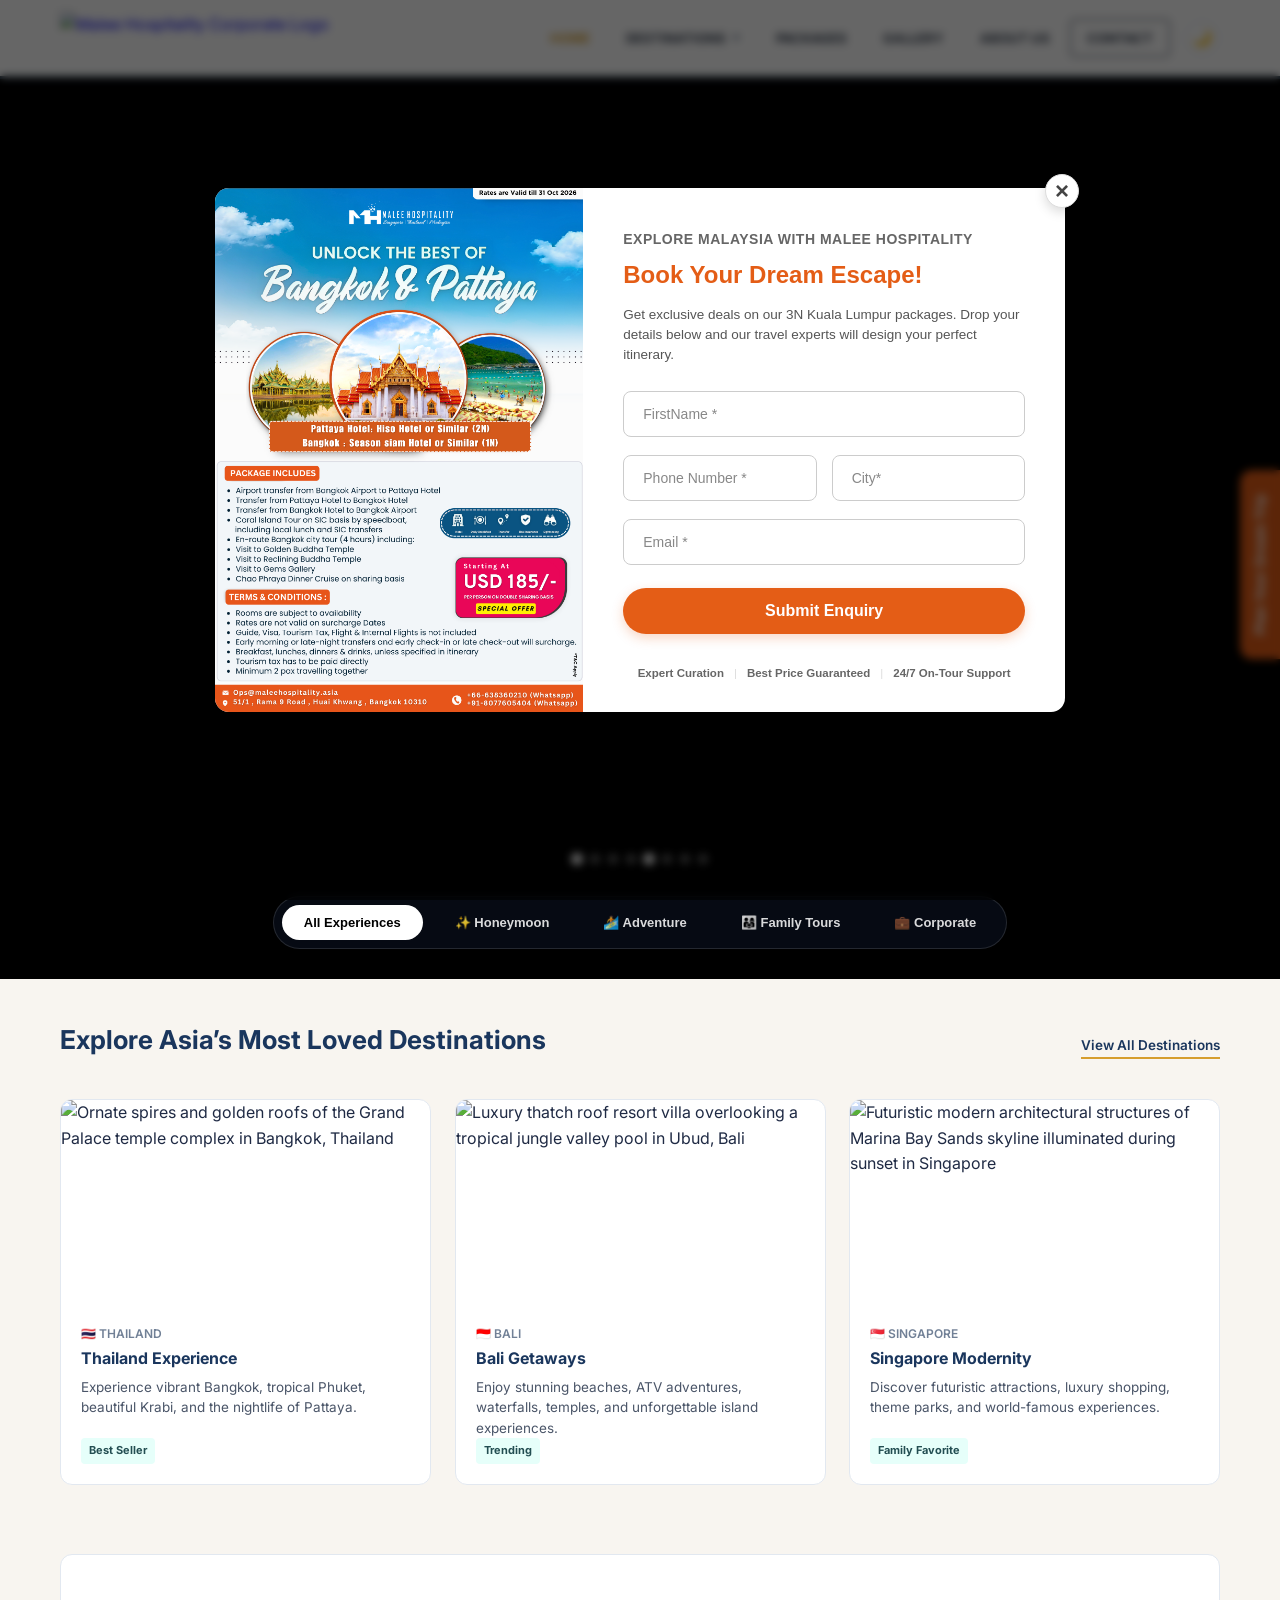
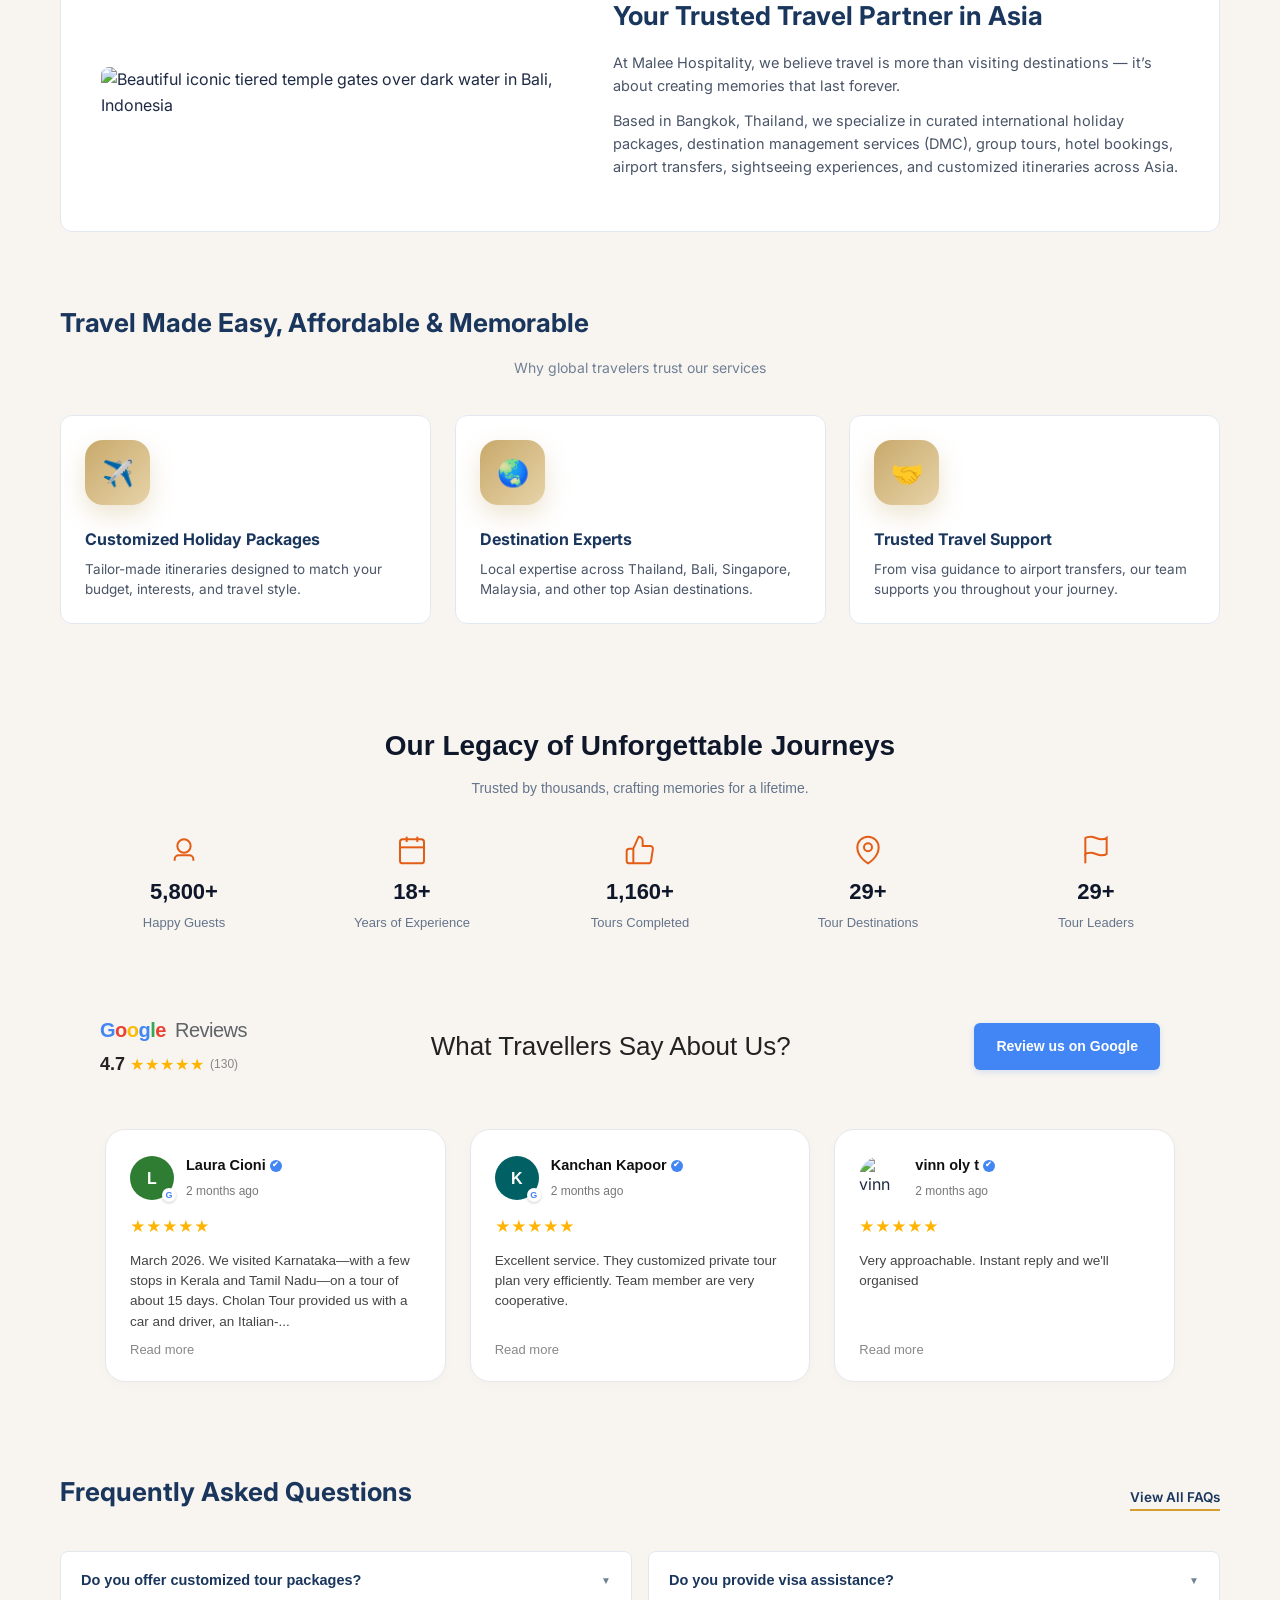
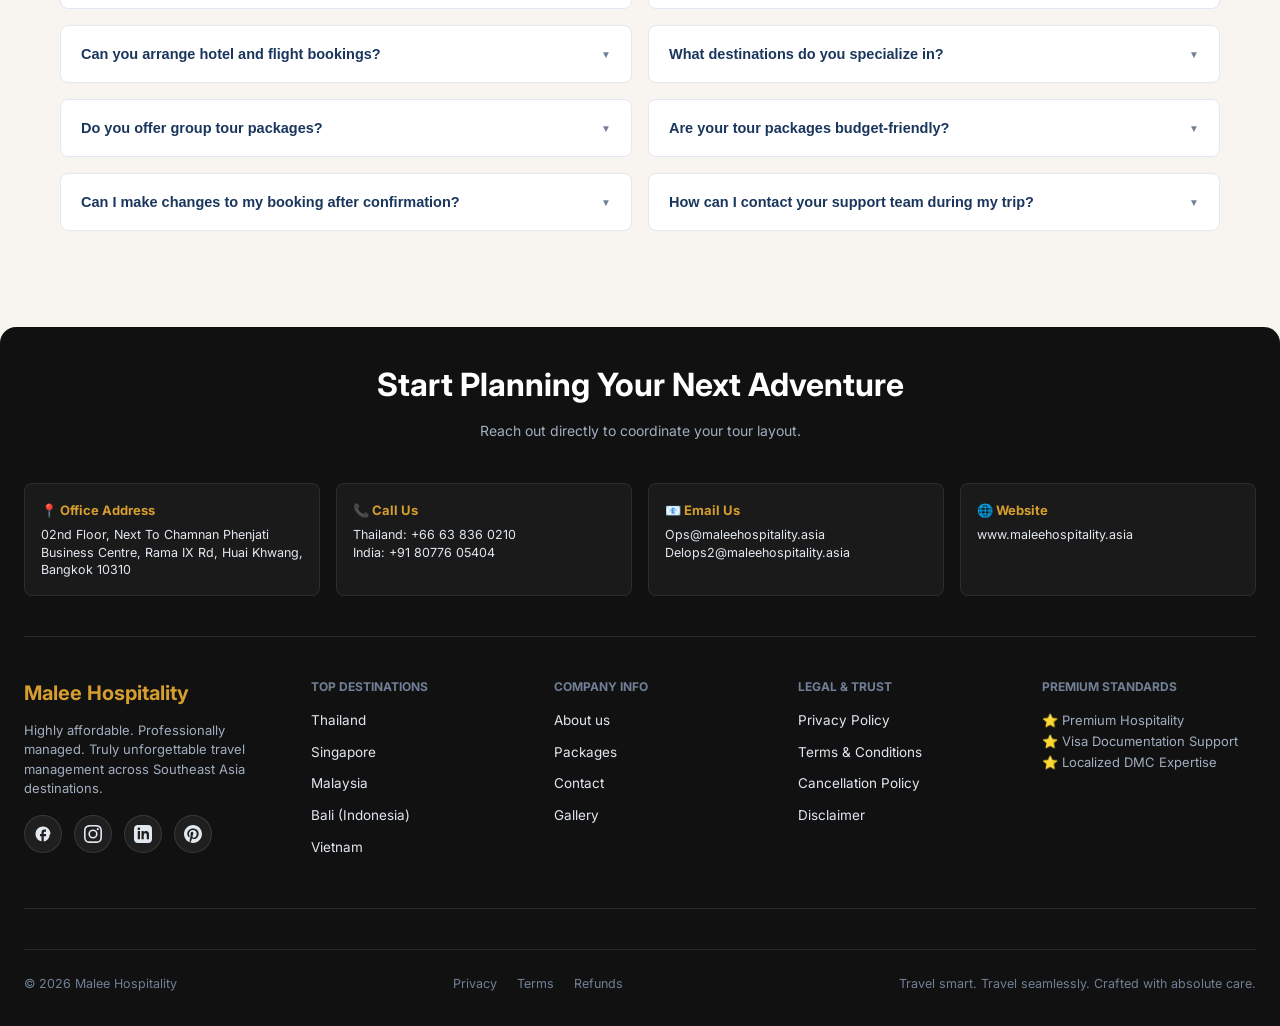
==== commit a9798238: "changed the code" ====
--- a/index.html
+++ b/index.html
@@ -54,19 +54,12 @@
           </div>
 
           <div class="nav-item dropdown">
-            <a
-              href="package.html"
-              class="nav-link dropdown-toggle"
-              aria-haspopup="true"
-              aria-expanded="false"
-            >
-              PACKAGES <span class="arrow-indicator" aria-hidden="true">▼</span>
-            </a>
-            <div class="dropdown-menu">
+            <a href="package.html" class="nav-link"> PACKAGES </a>
+            <!-- <div class="dropdown-menu">
               <a href="#">Honeymoon Escapes</a>
               <a href="#">Family Adventures</a>
               <a href="#">Corporate Groups</a>
-            </div>
+            </div> -->
           </div>
 
           <div class="nav-item">
@@ -90,102 +83,177 @@
       </div>
     </header>
 
+    <!-- Travel Inquiry Popup Overlay -->
+    <div id="travel-popup-overlay" class="travel-popup-overlay">
+      <div class="travel-popup-card">
+        <!-- Overlapping Circular Close Button -->
+        <button
+          id="close-travel-popup"
+          class="travel-popup-close-btn"
+          aria-label="Close popup"
+        >
+          &times;
+        </button>
+
+        <div class="travel-popup-container">
+          <!-- Left Side: Malaysia Package Image Banner -->
+          <div class="travel-popup-banner">
+            <!-- Using your new verified flyer file -->
+            <img
+              src="./images/1.png"
+              alt="Malee Hospitality Malaysia Tour Package Banner"
+            />
+          </div>
+
+          <!-- Right Side: Content & Lead Form -->
+          <div class="travel-popup-form-side">
+            <header class="travel-popup-header">
+              <h3>Explore Malaysia with Malee Hospitality</h3>
+              <h2>Book Your Dream Escape!</h2>
+              <p>
+                Get exclusive deals on our 3N Kuala Lumpur packages. Drop your
+                details below and our travel experts will design your perfect
+                itinerary.
+              </p>
+            </header>
+
+            <form id="travel-lead-form" class="travel-popup-fields">
+              <!-- Row 1: Full Width First Name -->
+              <div class="form-row full-width">
+                <div class="floating-input-group">
+                  <input
+                    type="text"
+                    id="popup-firstname"
+                    required
+                    placeholder=" "
+                  />
+                  <label for="popup-firstname">FirstName *</label>
+                </div>
+              </div>
+
+              <!-- Row 2: Split Columns for Phone and City -->
+              <div class="form-row split-width">
+                <div class="floating-input-group">
+                  <input type="tel" id="popup-phone" required placeholder=" " />
+                  <label for="popup-phone">Phone Number *</label>
+                </div>
+                <div class="floating-input-group">
+                  <input type="text" id="popup-city" required placeholder=" " />
+                  <label for="popup-city">City*</label>
+                </div>
+              </div>
+
+              <!-- Row 3: Full Width Email -->
+              <div class="form-row full-width">
+                <div class="floating-input-group">
+                  <input
+                    type="email"
+                    id="popup-email"
+                    required
+                    placeholder=" "
+                  />
+                  <label for="popup-email">Email *</label>
+                </div>
+              </div>
+
+              <!-- Submit Action Button -->
+              <button type="submit" class="travel-popup-submit-btn">
+                Submit Enquiry
+              </button>
+            </form>
+
+            <!-- Bottom Analytics Trust Badges -->
+            <footer class="travel-popup-badges">
+              <span>Expert Curation</span>
+              <span class="divider">|</span>
+              <span>Best Price Guaranteed</span>
+              <span class="divider">|</span>
+              <span>24/7 On-Tour Support</span>
+            </footer>
+          </div>
+        </div>
+      </div>
+    </div>
+
     <main class="main-wrapper">
-      <!-- <section class="hero-slider-section">
+      <section class="hero-slider-section">
         <div class="slider-container">
           <div class="slide active">
-            <img
-              src="https://images.unsplash.com/photo-1508009603885-50cf7c579365?auto=format&fit=crop&w=1920&q=80"
-              alt="Beautiful temple in Thailand"
-            />
+            <div class="slide-image-wrapper">
+              <img
+                src="https://images.unsplash.com/photo-1508009603885-50cf7c579365?auto=format&fit=crop&w=1920&q=80"
+                alt="Beautiful temple in Thailand"
+              />
+            </div>
             <div class="hero-content-wrapper">
               <div class="hero-tagline">Welcome to Malee Hospitality</div>
-              <h1 class="main-title">
-                Experience Thailand, one voyage at a time.
-              </h1>
+              <h1 class="main-title">Experience Thailand</h1>
               <p class="subtitle">
-                Discover unforgettable journeys across exotic landscapes, ornate
-                temples, and vibrant city nightlife customized perfectly for
-                you.
-              </p>
-              <p class="hero-subtext">
-                Highly affordable. Professionally managed. Truly unforgettable.
+                Unforgettable journeys across exotic landscapes, ornate temples,
+                and vibrant cities.
               </p>
               <div class="hero-actions">
-                <a href="#packages" class="btn-primary">Explore Packages</a>
-                <a href="contact.html" class="btn-outline">Contact Us</a>
+                <a href="#packages" class="btn-minimal">Explore Packages</a>
               </div>
             </div>
           </div>
 
           <div class="slide">
-            <img
-              src="https://images.unsplash.com/photo-1525625293386-3f8f99389edd?auto=format&fit=crop&w=1920&q=80"
-              alt="Futuristic Singapore Skyline"
-            />
+            <div class="slide-image-wrapper">
+              <img
+                src="https://images.unsplash.com/photo-1525625293386-3f8f99389edd?auto=format&fit=crop&w=1920&q=80"
+                alt="Futuristic Singapore Skyline"
+              />
+            </div>
             <div class="hero-content-wrapper">
               <div class="hero-tagline">Premium Asia Travel Planner</div>
-              <h1 class="main-title">
-                Marvel at Singapore's Modernity & Wonders
-              </h1>
+              <h1 class="main-title">Modernity & Wonders</h1>
               <p class="subtitle">
                 From majestic architectures to luxury attractions and
-                family-friendly world-class theme parks.
-              </p>
-              <p class="hero-subtext">
-                Highly affordable. Professionally managed. Truly unforgettable.
+                family-friendly theme parks.
               </p>
               <div class="hero-actions">
-                <a href="#packages" class="btn-primary">Explore Packages</a>
-                <a href="contact.html" class="btn-outline">Contact Us</a>
+                <a href="#packages" class="btn-minimal">Explore Packages</a>
               </div>
             </div>
           </div>
 
           <div class="slide">
-            <img
-              src="https://images.unsplash.com/photo-1541417904950-b855846fe074?auto=format&fit=crop&w=1920&q=80"
-              alt="Iconic Twin Towers in Malaysia"
-            />
+            <div class="slide-image-wrapper">
+              <img
+                src="https://images.unsplash.com/photo-1541417904950-b855846fe074?auto=format&fit=crop&w=1920&q=80"
+                alt="Iconic Twin Towers in Malaysia"
+              />
+            </div>
             <div class="hero-content-wrapper">
               <div class="hero-tagline">Tailor-Made Dynamic Escapes</div>
-              <h1 class="main-title">
-                Uncover the Cultural Vibrancy of Malaysia
-              </h1>
+              <h1 class="main-title">Vibrant Malaysia</h1>
               <p class="subtitle">
-                Traverse through lush rainforests, towering modern skyscrapers,
-                and centuries of diverse history.
-              </p>
-              <p class="hero-subtext">
-                Highly affordable. Professionally managed. Truly unforgettable.
+                Traverse through lush rainforests, modern skyscrapers, and
+                diverse cultural history.
               </p>
               <div class="hero-actions">
-                <a href="#packages" class="btn-primary">Explore Packages</a>
-                <a href="contact.html" class="btn-outline">Contact Us</a>
+                <a href="#packages" class="btn-minimal">Explore Packages</a>
               </div>
             </div>
           </div>
 
           <div class="slide">
-            <img
-              src="https://images.unsplash.com/photo-1537996194471-e657df975ab4?auto=format&fit=crop&w=1920&q=80"
-              alt="Tropical Villa Resort in Bali"
-            />
+            <div class="slide-image-wrapper">
+              <img
+                src="https://images.unsplash.com/photo-1537996194471-e657df975ab4?auto=format&fit=crop&w=1920&q=80"
+                alt="Tropical Villa Resort in Bali"
+              />
+            </div>
             <div class="hero-content-wrapper">
-              <div class="hero-tagline">Bespoke Honeymoon & Adventure</div>
-              <h1 class="main-title">
-                Find Inner Peace in Tropical Bali Getaways
-              </h1>
+              <div class="hero-tagline">Bespoke Escapes</div>
+              <h1 class="main-title">Tropical Bali Getaways</h1>
               <p class="subtitle">
-                Indulge in idyllic beach sanctuaries, spectacular temple steps,
-                and adrenaline-pumping ATV adventures.
-              </p>
-              <p class="hero-subtext">
-                Highly affordable. Professionally managed. Truly unforgettable.
+                Indulge in idyllic beach sanctuaries, spectacular temples, and
+                custom adventures.
               </p>
               <div class="hero-actions">
-                <a href="#packages" class="btn-primary">Explore Packages</a>
-                <a href="contact.html" class="btn-outline">Contact Us</a>
+                <a href="#packages" class="btn-minimal">Explore Packages</a>
               </div>
             </div>
           </div>
@@ -219,123 +287,11 @@
             <button class="pill" data-filter="corporate">💼 Corporate</button>
           </div>
         </div>
-      </section> -->
-
-      <section class="hero-slider-section">
-        <div class="slider-container">
-          <div class="slide active">
-            <div class="slide-image-wrapper">
-              <img
-                src="https://images.unsplash.com/photo-1508009603885-50cf7c579365?auto=format&fit=crop&w=1920&q=80"
-                alt="Beautiful temple in Thailand"
-              />
-            </div>
-            <div class="hero-content-wrapper">
-              <div class="hero-tagline">Welcome to Malee Hospitality</div>
-              <h1 class="main-title">Experience Thailand</h1>
-              <p class="subtitle">
-                Unforgettable journeys across exotic landscapes, ornate temples,
-                and vibrant cities.
-              </p>
-              <div class="hero-actions">
-                <a href="#packages" class="btn-minimal">Explore Packages</a>
-              </div>
-            </div>
-          </div>
-
-          <div class="slide">
-            <div class="slide-image-wrapper">
-              <img
-                src="https://images.unsplash.com/photo-1525625293386-3f8f99389edd?auto=format&fit=crop&w=1920&q=80"
-                alt="Futuristic Singapore Skyline"
-              />
-            </div>
-            <div class="hero-content-wrapper">
-              <div class="hero-tagline">Premium Asia Travel Planner</div>
-              <h1 class="main-title">Modernity & Wonders</h1>
-              <p class="subtitle">
-                From majestic architectures to luxury attractions and
-                family-friendly theme parks.
-              </p>
-              <div class="hero-actions">
-                <a href="#packages" class="btn-minimal">Explore Packages</a>
-              </div>
-            </div>
-          </div>
-
-          <div class="slide">
-            <div class="slide-image-wrapper">
-              <img
-                src="https://images.unsplash.com/photo-1541417904950-b855846fe074?auto=format&fit=crop&w=1920&q=80"
-                alt="Iconic Twin Towers in Malaysia"
-              />
-            </div>
-            <div class="hero-content-wrapper">
-              <div class="hero-tagline">Tailor-Made Dynamic Escapes</div>
-              <h1 class="main-title">Vibrant Malaysia</h1>
-              <p class="subtitle">
-                Traverse through lush rainforests, modern skyscrapers, and
-                diverse cultural history.
-              </p>
-              <div class="hero-actions">
-                <a href="#packages" class="btn-minimal">Explore Packages</a>
-              </div>
-            </div>
-          </div>
-
-          <div class="slide">
-            <div class="slide-image-wrapper">
-              <img
-                src="https://images.unsplash.com/photo-1537996194471-e657df975ab4?auto=format&fit=crop&w=1920&q=80"
-                alt="Tropical Villa Resort in Bali"
-              />
-            </div>
-            <div class="hero-content-wrapper">
-              <div class="hero-tagline">Bespoke Escapes</div>
-              <h1 class="main-title">Tropical Bali Getaways</h1>
-              <p class="subtitle">
-                Indulge in idyllic beach sanctuaries, spectacular temples, and
-                custom adventures.
-              </p>
-              <div class="hero-actions">
-                <a href="#packages" class="btn-minimal">Explore Packages</a>
-              </div>
-            </div>
-          </div>
-
-          <button
-            class="slider-arrow prev-arrow"
-            id="prevSlide"
-            aria-label="Previous Slide"
-          >
-            ‹
-          </button>
-          <button
-            class="slider-arrow next-arrow"
-            id="nextSlide"
-            aria-label="Next Slide"
-          >
-            ›
-          </button>
-
-          <div class="slider-dots-container" id="dotsContainer"></div>
-        </div>
-
-        <div class="filter-pills-wrapper">
-          <div class="filter-pills-container">
-            <button class="pill active" data-filter="all">
-              All Experiences
-            </button>
-            <button class="pill" data-filter="honeymoon">✨ Honeymoon</button>
-            <button class="pill" data-filter="adventure">🏄 Adventure</button>
-            <button class="pill" data-filter="family">👨‍👩‍👧 Family Tours</button>
-            <button class="pill" data-filter="corporate">💼 Corporate</button>
-          </div>
-        </div>
       </section>
-
-      <!-- ---------------------------- -->
-
+    </main>
+
+    <!-- ---------------------------- -->
+    <main class="main-wrapper">
       <section id="packages" class="section-container">
         <div class="section-header">
           <h2>Explore Asia’s Most Loved Destinations</h2>
@@ -456,6 +412,418 @@
               From visa guidance to airport transfers, our team supports you
               throughout your journey.
             </p>
+          </div>
+        </div>
+      </section>
+
+      <section
+        id="legacy-adventure-section"
+        class="mh-main-section scroll-reveal"
+      >
+        <div class="mh-legacy-header">
+          <h2>Our Legacy of Unforgettable Journeys</h2>
+          <p class="mh-subtitle">
+            Trusted by thousands, crafting memories for a lifetime.
+          </p>
+
+          <div class="mh-stats-grid">
+            <div class="mh-stat-item">
+              <div class="mh-stat-icon">
+                <svg
+                  viewBox="0 0 24 24"
+                  width="32"
+                  height="32"
+                  stroke="currentColor"
+                  stroke-width="1.5"
+                  fill="none"
+                >
+                  <path
+                    d="M12 14a5 5 0 1 0 0-10 5 5 0 0 0 0 10zm-7 6v-1a3 3 0 0 1 3-3h8a3 3 0 0 1 3 3v1"
+                  />
+                </svg>
+              </div>
+              <span class="mh-stat-number" data-target="10000">0</span>
+              <span class="mh-stat-label">Happy Guests</span>
+            </div>
+
+            <div class="mh-stat-item">
+              <div class="mh-stat-icon">
+                <svg
+                  viewBox="0 0 24 24"
+                  width="32"
+                  height="32"
+                  stroke="currentColor"
+                  stroke-width="1.5"
+                  fill="none"
+                >
+                  <rect x="3" y="4" width="18" height="18" rx="2" ry="2"></rect>
+                  <line x1="16" y1="2" x2="16" y2="6"></line>
+                  <line x1="8" y1="2" x2="8" y2="6"></line>
+                  <line x1="3" y1="10" x2="21" y2="10"></line>
+                </svg>
+              </div>
+              <span class="mh-stat-number" data-target="18">0</span>
+              <span class="mh-stat-label">Years of Experience</span>
+            </div>
+
+            <div class="mh-stat-item">
+              <div class="mh-stat-icon">
+                <svg
+                  viewBox="0 0 24 24"
+                  width="32"
+                  height="32"
+                  stroke="currentColor"
+                  stroke-width="1.5"
+                  fill="none"
+                >
+                  <path
+                    d="M14 9V5a3 3 0 0 0-3-3l-4 9v11h11.28a2 2 0 0 0 2-1.7l1.38-9a2 2 0 0 0-2-2.3zM7 22H4a2 2 0 0 1-2-2v-7a2 2 0 0 1 2-2h3"
+                  ></path>
+                </svg>
+              </div>
+              <span class="mh-stat-number" data-target="2000">0</span>
+              <span class="mh-stat-label">Tours Completed</span>
+            </div>
+
+            <div class="mh-stat-item">
+              <div class="mh-stat-icon">
+                <svg
+                  viewBox="0 0 24 24"
+                  width="32"
+                  height="32"
+                  stroke="currentColor"
+                  stroke-width="1.5"
+                  fill="none"
+                >
+                  <path
+                    d="M12 22s-8-4.5-8-11.8A8 8 0 0 1 12 2a8 8 0 0 1 8 8.2c0 7.3-8 11.8-8 11.8z"
+                  ></path>
+                  <circle cx="12" cy="10" r="3"></circle>
+                </svg>
+              </div>
+              <span class="mh-stat-number" data-target="30">0</span>
+              <span class="mh-stat-label">Tour Destinations</span>
+            </div>
+
+            <div class="mh-stat-item">
+              <div class="mh-stat-icon">
+                <svg
+                  viewBox="0 0 24 24"
+                  width="32"
+                  height="32"
+                  stroke="currentColor"
+                  stroke-width="1.5"
+                  fill="none"
+                >
+                  <path
+                    d="M4 15s1-1 4-1 5 2 8 2 4-1 4-1V3s-1 1-4 1-5-2-8-2-4 1-4 1z"
+                  ></path>
+                  <line x1="4" y1="22" x2="4" y2="15"></line>
+                </svg>
+              </div>
+              <span class="mh-stat-number" data-target="40">0</span>
+              <span class="mh-stat-label">Tour Leaders</span>
+            </div>
+          </div>
+        </div>
+      </section>
+
+      <!-- Popup code starts from here  -->
+      <!-- Floating Sticky Sidebar Trigger Button -->
+      <button
+        id="dream-trip-trigger-btn"
+        class="dream-trip-sticky-btn"
+        aria-label="Plan your dream trip"
+      >
+        Plan Your Dream Trip
+      </button>
+
+      <!-- Dream Trip Modal Planner Overlay Container -->
+      <div id="dream-trip-popup-overlay" class="dream-modal-overlay">
+        <div class="dream-modal-card">
+          <!-- Close Square Badge button -->
+          <button
+            id="close-dream-modal"
+            class="dream-modal-close-x"
+            aria-label="Close modal"
+          >
+            &times;
+          </button>
+
+          <div class="dream-modal-wrapper">
+            <!-- Left Side Canvas Graphic Banner -->
+            <div class="dream-modal-image-side">
+              <!-- Replace with your cropped Taj Mahal banner graphic asset -->
+              <img
+                src="https://images.unsplash.com/photo-1564507592333-c60657eea523?auto=format&fit=crop&w=600&q=80"
+                alt="Plan Your Dream Trip Destination"
+              />
+            </div>
+
+            <!-- Right Side Form Content Grid -->
+            <div class="dream-modal-form-side">
+              <h2>Plan Your Dream Trip</h2>
+
+              <form id="dream-trip-planner-form" class="dream-form-grid">
+                <!-- Row 1 -->
+                <div class="dream-form-row">
+                  <input type="text" placeholder="Full Name*" required />
+                  <input type="email" placeholder="Email Address*" required />
+                </div>
+
+                <!-- Row 2 -->
+                <div class="dream-form-row">
+                  <input type="text" placeholder="Enter Country *" required />
+                  <!-- Country Dialing Code Field Group Mockup -->
+                  <div class="mock-phone-input-group">
+                    <span class="mock-flag">🇮🇳</span>
+                    <span class="mock-prefix">+91</span>
+                    <input
+                      type="tel"
+                      placeholder="Phone Number"
+                      required
+                      style="
+                        border: none;
+                        padding: 0;
+                        margin-left: 8px;
+                        width: 100%;
+                      "
+                    />
+                  </div>
+                </div>
+
+                <!-- Row 3 -->
+                <div class="dream-form-row">
+                  <input type="text" placeholder="City or State*" />
+                  <input
+                    type="text"
+                    placeholder="Budget per Person (e.g. 12,000)"
+                  />
+                </div>
+
+                <!-- Row 4 -->
+                <div class="dream-form-row">
+                  <input
+                    type="number"
+                    placeholder="No. of Travellers*"
+                    min="1"
+                    required
+                  />
+                  <input
+                    type="text"
+                    placeholder="Preferred Travel Month & Year * Example: Jul 2026"
+                    required
+                  />
+                </div>
+
+                <!-- Row 5 -->
+                <div class="dream-form-row">
+                  <input type="text" placeholder="Arrival City*" />
+                  <input type="text" placeholder="Departure City*" />
+                </div>
+
+                <!-- Full Width Requirement Textarea Box -->
+                <div class="dream-form-full">
+                  <textarea
+                    placeholder="Describe your travel requirement*"
+                    rows="3"
+                    required
+                  ></textarea>
+                </div>
+
+                <!-- Mock Google reCAPTCHA Verification Box Component -->
+                <div class="dream-recaptcha-mock">
+                  <div class="recaptcha-left">
+                    <input
+                      type="checkbox"
+                      id="mock-captcha-checkbox"
+                      required
+                    />
+                    <label for="mock-captcha-checkbox">I'm not a robot</label>
+                  </div>
+                  <div class="recaptcha-right">
+                    <div class="captcha-icon">&#8635;</div>
+                    <span>reCAPTCHA</span>
+                  </div>
+                </div>
+
+                <!-- Deep Navy Submit Button with Inline Arrow -->
+                <button type="submit" class="dream-submit-btn">
+                  <span>Submit</span>
+                  <span class="arrow-symbol">&rarr;</span>
+                </button>
+              </form>
+            </div>
+          </div>
+        </div>
+      </div>
+      <!-- popup code ends here -->
+
+      <!-- Google Reviews Testimonials Section -->
+      <section
+        id="google-reviews-section"
+        class="mh-reviews-section scroll-reveal"
+      >
+        <!-- Header Top Row -->
+        <div class="mh-reviews-header">
+          <!-- Left Side: Google Rating Badge -->
+          <div class="mh-rating-badge">
+            <div class="mh-google-logo-text">
+              <span class="g-blue">G</span><span class="g-red">o</span
+              ><span class="g-yellow">o</span><span class="g-blue">g</span
+              ><span class="g-solid-green">l</span><span class="g-red">e</span>
+              <span class="reviews-txt">Reviews</span>
+            </div>
+            <div class="mh-rating-stars-row">
+              <span class="rating-num">4.7</span>
+              <div class="stars-gold">★★★★★</div>
+              <span class="rating-count">(130)</span>
+            </div>
+          </div>
+
+          <!-- Center: Heading Title -->
+          <h2 class="mh-section-title">What Travellers Say About Us?</h2>
+
+          <!-- Right Side: CTA Button & Relocated Arrow Controls -->
+          <div class="mh-header-controls-wrapper">
+            <a href="https://google.com" target="_blank" class="mh-google-btn"
+              >Review us on Google</a
+            >
+
+            <!-- Navigation Arrow Buttons placed cleanly side-by-side -->
+            <div class="mh-arrow-container">
+              <button
+                id="prev-review-btn"
+                class="mh-slider-arrow prev-arrow"
+                aria-label="Previous review"
+              >
+                &#8249;
+              </button>
+              <button
+                id="next-review-btn"
+                class="mh-slider-arrow next-arrow"
+                aria-label="Next review"
+              >
+                &#8250;
+              </button>
+            </div>
+          </div>
+        </div>
+
+        <!-- Slider Wrapper Control Viewport -->
+        <div class="mh-slider-viewport">
+          <!-- Carousel Track Containment Layer -->
+          <div id="reviews-track" class="mh-reviews-track">
+            <!-- Card 1 -->
+            <div class="mh-review-card">
+              <div class="mh-card-header">
+                <div class="mh-user-avatar avatar-l">
+                  L
+                  <div class="mini-g-badge">G</div>
+                </div>
+                <div class="mh-user-info">
+                  <h4>
+                    Laura Cioni <span class="verified-check">&#10004;</span>
+                  </h4>
+                  <span class="review-date">2 months ago</span>
+                </div>
+              </div>
+              <div class="card-stars">★★★★★</div>
+              <p class="review-text">
+                March 2026. We visited Karnataka—with a few stops in Kerala and
+                Tamil Nadu—on a tour of about 15 days. Cholan Tour provided us
+                with a car and driver, an Italian-...
+              </p>
+              <button class="read-more-btn">Read more</button>
+            </div>
+
+            <!-- Card 2 -->
+            <div class="mh-review-card">
+              <div class="mh-card-header">
+                <div class="mh-user-avatar avatar-k">
+                  K
+                  <div class="mini-g-badge">G</div>
+                </div>
+                <div class="mh-user-info">
+                  <h4>
+                    Kanchan Kapoor <span class="verified-check">&#10004;</span>
+                  </h4>
+                  <span class="review-date">2 months ago</span>
+                </div>
+              </div>
+              <div class="card-stars">★★★★★</div>
+              <p class="review-text">
+                Excellent service. They customized private tour plan very
+                efficiently. Team member are very cooperative.
+              </p>
+              <button class="read-more-btn">Read more</button>
+            </div>
+
+            <!-- Card 3 -->
+            <div class="mh-review-card">
+              <div class="mh-card-header">
+                <img
+                  src="https://images.unsplash.com/photo-1534528741775-53994a69daeb?auto=format&fit=crop&w=100&q=80"
+                  alt="vinn oly t"
+                  class="mh-user-img-avatar"
+                />
+                <div class="mh-user-info">
+                  <h4>
+                    vinn oly t <span class="verified-check">&#10004;</span>
+                  </h4>
+                  <span class="review-date">2 months ago</span>
+                </div>
+              </div>
+              <div class="card-stars">★★★★★</div>
+              <p class="review-text">
+                Very approachable. Instant reply and we'll organised
+              </p>
+              <button class="read-more-btn">Read more</button>
+            </div>
+
+            <!-- Card 4 -->
+            <div class="mh-review-card">
+              <div class="mh-card-header">
+                <img
+                  src="https://images.unsplash.com/photo-1507003211169-0a1dd7228f2d?auto=format&fit=crop&w=100&q=80"
+                  alt="jai kuma"
+                  class="mh-user-img-avatar"
+                />
+                <div class="mh-user-info">
+                  <h4>jai kuma <span class="verified-check">&#10004;</span></h4>
+                  <span class="review-date">3 months ago</span>
+                </div>
+              </div>
+              <div class="card-stars">★★★★★</div>
+              <p class="review-text">
+                The first time with this tours really safe with the driver my
+                next trip will be booked again
+              </p>
+              <button class="read-more-btn">Read more</button>
+            </div>
+
+            <!-- Card 5 -->
+            <div class="mh-review-card">
+              <div class="mh-card-header">
+                <div class="mh-user-avatar avatar-s">
+                  S
+                  <div class="mini-g-badge">G</div>
+                </div>
+                <div class="mh-user-info">
+                  <h4>
+                    samuel george <span class="verified-check">&#10004;</span>
+                  </h4>
+                  <span class="review-date">3 months ago</span>
+                </div>
+              </div>
+              <div class="card-stars">★★★★★</div>
+              <p class="review-text">
+                Enjoyed the trip very much this is the 2nd time we are using
+                Cholan tours and my family and I truly enjoyed it. Vinoy
+                arranged everything very well, our trip to Munnar,...
+              </p>
+              <button class="read-more-btn">Read more</button>
+            </div>
           </div>
         </div>
       </section>
--- a/css/style.css
+++ b/css/style.css
@@ -4664,6 +4664,285 @@
     }
 }
 
+
+
+/* Popup Code Starts from here  */
+/* --- Root Core Variables & Reset --- */
+:root {
+    --popup-brand-orange: #e45d16; /* Extracted custom color from image_8eaa9f.jpg */
+    --popup-dark: #222222;         
+    --popup-gray: #666666;         
+    --popup-border: #cccccc;       
+}
+
+.travel-popup-overlay {
+    position: fixed;
+    top: 0;
+    left: 0;
+    width: 100%;
+    height: 100%;
+    background-color: rgba(0, 0, 0, 0.6);
+    display: flex;
+    justify-content: center;
+    align-items: center;
+    z-index: 100000;
+    opacity: 0;
+    pointer-events: none;
+    backdrop-filter: blur(4px); 
+    transition: opacity 0.4s cubic-bezier(0.25, 1, 0.5, 1);
+}
+
+/* Active Class for Triggering Popup */
+.travel-popup-overlay.is-visible {
+    opacity: 1;
+    pointer-events: auto;
+}
+
+/* Instant Fade-Up Zoom Animation Card */
+.travel-popup-card {
+    background: #ffffff;
+    width: 92%;
+    max-width: 850px;
+    border-radius: 14px;
+    position: relative;
+    box-shadow: 0 25px 50px rgba(0, 0, 0, 0.3);
+    transform: translateY(20px) scale(0.97);
+    transition: transform 0.4s cubic-bezier(0.25, 1, 0.5, 1);
+}
+
+.travel-popup-overlay.is-visible .travel-popup-card {
+    transform: translateY(0) scale(1);
+}
+
+/* Floating Cross Close Button */
+.travel-popup-close-btn {
+    position: absolute;
+    top: -14px;
+    right: -14px;
+    background: #ffffff;
+    border: 1px solid #dddddd;
+    font-size: 24px;
+    font-weight: bold;
+    color: #444444;
+    cursor: pointer;
+    width: 34px;
+    height: 34px;
+    border-radius: 50%;
+    box-shadow: 0 4px 12px rgba(0,0,0,0.15);
+    display: flex;
+    align-items: center;
+    justify-content: center;
+    z-index: 100;
+    transition: transform 0.2s ease, background-color 0.2s ease;
+}
+
+.travel-popup-close-btn:hover {
+    transform: scale(1.1) rotate(90deg);
+    background-color: #f7f7f7;
+}
+
+/* Grid Layout Split Window */
+.travel-popup-container {
+    display: flex;
+    flex-direction: row;
+}
+
+.travel-popup-banner {
+    flex: 1.1;
+    max-width: 46%;
+    background-color: #fcfcfc;
+    border-top-left-radius: 14px;
+    border-bottom-left-radius: 14px;
+    overflow: hidden;
+}
+
+.travel-popup-banner img {
+    width: 100%;
+    height: 100%;
+    object-fit: cover;
+    display: block;
+}
+
+.travel-popup-form-side {
+    flex: 1.2;
+    padding: 40px 40px 30px 40px;
+    display: flex;
+    flex-direction: column;
+    justify-content: space-between;
+}
+
+/* Content Typography styling */
+.travel-popup-header h3 {
+    margin: 0;
+    font-size: 14px;
+    font-weight: 600;
+    text-transform: uppercase;
+    letter-spacing: 0.5px;
+    color: var(--popup-gray);
+    font-family: Arial, sans-serif;
+}
+
+.travel-popup-header h2 {
+    margin: 6px 0 10px 0;
+    font-size: 24px;
+    font-weight: bold;
+    color: var(--popup-brand-orange);
+    font-family: Arial, sans-serif;
+}
+
+.travel-popup-header p {
+    margin: 0 0 25px 0;
+    font-size: 13.5px;
+    color: #555555;
+    line-height: 1.5;
+    font-family: Arial, sans-serif;
+}
+
+/* Form Structure Layout Rows */
+.travel-popup-fields {
+    display: flex;
+    flex-direction: column;
+    gap: 18px;
+}
+
+.form-row {
+    display: flex;
+    width: 100%;
+}
+
+.form-row.split-width {
+    gap: 15px;
+}
+
+.floating-input-group {
+    position: relative;
+    flex: 1;
+}
+
+/* Floating Label Form Inputs Fields */
+.floating-input-group input {
+    width: 100%;
+    padding: 14px 16px;
+    border: 1px solid var(--popup-border);
+    border-radius: 8px;
+    font-size: 14px;
+    color: #111111;
+    outline: none;
+    box-sizing: border-box;
+    background: transparent;
+    transition: border-color 0.2s ease, box-shadow 0.2s ease;
+}
+
+.floating-input-group input:focus {
+    border-color: var(--popup-brand-orange);
+    box-shadow: 0 0 0 1px var(--popup-brand-orange);
+}
+
+/* Dynamic Label Movements */
+.floating-input-group label {
+    position: absolute;
+    left: 14px;
+    top: 50%;
+    transform: translateY(-50%);
+    background: #ffffff;
+    padding: 0 6px;
+    color: #888888;
+    font-size: 14px;
+    font-family: Arial, sans-serif;
+    pointer-events: none;
+    transition: transform 0.2s ease, top 0.2s ease, font-size 0.2s ease, color 0.2s ease;
+}
+
+.floating-input-group input:focus ~ label,
+.floating-input-group input:not(:placeholder-shown) ~ label {
+    top: 0;
+    font-size: 12px;
+    color: var(--popup-brand-orange);
+    font-weight: 600;
+}
+
+/* Brand Theme Submission Button Layout */
+.travel-popup-submit-btn {
+    width: 100%;
+    background-color: var(--popup-brand-orange);
+    color: #ffffff;
+    border: none;
+    padding: 14px;
+    font-size: 16px;
+    font-weight: bold;
+    border-radius: 25px; 
+    cursor: pointer;
+    margin-top: 5px;
+    box-shadow: 0 4px 12px rgba(228, 93, 22, 0.25);
+    transition: background-color 0.2s ease, transform 0.1s ease;
+}
+
+.travel-popup-submit-btn:hover {
+    background-color: #c94f10;
+}
+
+.travel-popup-submit-btn:active {
+    transform: scale(0.99);
+}
+
+/* Footer Badge Bar */
+.travel-popup-badges {
+    display: flex;
+    justify-content: center;
+    align-items: center;
+    gap: 10px;
+    margin-top: 30px;
+    font-size: 11.5px;
+    font-weight: 600;
+    color: #666666;
+    font-family: Arial, sans-serif;
+}
+
+.travel-popup-badges .divider {
+    color: #dddddd;
+    font-weight: normal;
+}
+
+/* Responsive Adaptive Mobile Screen States */
+@media (max-width: 720px) {
+    .travel-popup-container {
+        flex-direction: column;
+    }
+    .travel-popup-banner {
+        display: none; 
+    }
+    .travel-popup-form-side {
+        padding: 35px 25px 25px 25px;
+    }
+    .form-row.split-width {
+        flex-direction: column;
+        gap: 18px;
+    }
+    .travel-popup-badges {
+        font-size: 10.5px;
+        flex-wrap: wrap;
+        gap: 6px;
+    }
+    .travel-popup-badges .divider {
+        display: none;
+    }
+    .travel-popup-badges span {
+        background: #fcf1eb;
+        color: var(--popup-brand-orange);
+        padding: 5px 10px;
+        border-radius: 4px;
+    }
+}
+
+
+
+
+
+/* PoPup code Ends here */
+
+
+
+
 /* ==========================================================================
    SMOOTH SCROLL REVEAL ANIMATIONS 
    ========================================================================== */
@@ -4682,4 +4961,1545 @@
 
 .delay-1 { transition-delay: 0.1s; }
 .delay-2 { transition-delay: 0.2s; }
-.delay-3 { transition-delay: 0.3s; }+.delay-3 { transition-delay: 0.3s; }
+
+
+
+/* --- Brand Configuration Sync --- */
+:root {
+    --mh-orange-theme: #e45d16;  /* Matches your Malaysia Package perfectly */
+    --mh-text-dark: #0f172a;
+    --mh-text-muted: #64748b;
+    --mh-font-family: Arial, sans-serif;
+}
+
+.mh-main-section {
+    max-width: 1200px;
+    margin: 60px auto;
+    padding: 0 20px;
+    box-sizing: border-box;
+}
+
+/* --- Smooth Scroll Reveal Load State --- */
+.scroll-reveal {
+    opacity: 0;
+    transform: translateY(40px);
+    transition: opacity 0.8s cubic-bezier(0.25, 1, 0.5, 1), 
+                transform 0.8s cubic-bezier(0.25, 1, 0.5, 1);
+}
+
+.scroll-reveal.is-loaded {
+    opacity: 1;
+    transform: translateY(0);
+}
+
+/* --- Top Legacy Header & Counters --- */
+.mh-legacy-header {
+    text-align: center;
+    margin-bottom: 45px;
+}
+
+.mh-legacy-header h2 {
+    font-family: var(--mh-font-family);
+    color: var(--mh-text-dark);
+    font-size: 28px;
+    margin: 0 0 8px 0;
+    font-weight: 700;
+}
+
+.mh-legacy-header .mh-subtitle {
+    font-family: var(--mh-font-family);
+    color: var(--mh-text-muted);
+    font-size: 14px;
+    margin: 0 0 35px 0;
+}
+
+.mh-stats-grid {
+    display: flex;
+    justify-content: space-around;
+    align-items: center;
+    flex-wrap: wrap;
+    gap: 20px;
+}
+
+.mh-stat-item {
+    display: flex;
+    flex-direction: column;
+    align-items: center;
+    min-width: 150px;
+}
+
+.mh-stat-icon {
+    color: var(--mh-orange-theme);
+    margin-bottom: 8px;
+    display: flex;
+    align-items: center;
+    justify-content: center;
+}
+
+.mh-stat-number {
+    font-family: var(--mh-font-family);
+    font-size: 22px;
+    font-weight: 700;
+    color: var(--mh-text-dark);
+    margin-bottom: 4px;
+}
+
+.mh-stat-label {
+    font-family: var(--mh-font-family);
+    font-size: 13px;
+    color: var(--mh-text-muted);
+}
+
+/* --- Main Adventure Banner Compound Box --- */
+.mh-adventure-banner {
+    background: linear-gradient(135deg, var(--mh-orange-theme) 0%, #b8430a 100%);
+    border-radius: 16px;
+    padding: 40px;
+    display: flex;
+    flex-direction: row;
+    align-items: center;
+    gap: 30px;
+    box-shadow: 0 10px 30px rgba(228, 93, 22, 0.15);
+}
+
+.mh-banner-left {
+    flex: 0.9;
+    color: #ffffff;
+}
+
+.mh-banner-left h3 {
+    font-family: var(--mh-font-family);
+    font-size: 32px;
+    font-weight: 700;
+    margin: 0 0 15px 0;
+    line-height: 1.2;
+}
+
+.mh-banner-left p {
+    font-family: var(--mh-font-family);
+    font-size: 14px;
+    line-height: 1.6;
+    margin: 0;
+    opacity: 0.95;
+}
+
+.mh-banner-right-grid {
+    flex: 2;
+    display: grid;
+    grid-template-columns: repeat(3, 1fr);
+    gap: 20px;
+}
+
+/* --- Nested Internal Action Cards --- */
+.mh-tour-card {
+    background: #ffffff;
+    border-radius: 12px;
+    overflow: hidden;
+    box-shadow: 0 4px 15px rgba(0,0,0,0.06);
+    display: flex;
+    flex-direction: column;
+    transition: transform 0.3s cubic-bezier(0.25, 1, 0.5, 1), 
+                box-shadow 0.3s cubic-bezier(0.25, 1, 0.5, 1);
+}
+
+.mh-tour-card:hover {
+    transform: translateY(-6px);
+    box-shadow: 0 12px 25px rgba(0,0,0,0.15);
+}
+
+.mh-card-img {
+    height: 130px;
+    width: 100%;
+    overflow: hidden;
+}
+
+.mh-card-img img {
+    width: 100%;
+    height: 100%;
+    object-fit: cover;
+    transition: transform 0.5s ease;
+}
+
+.mh-tour-card:hover .mh-card-img img {
+    transform: scale(1.06);
+}
+
+.mh-card-body {
+    padding: 20px;
+    display: flex;
+    flex-direction: column;
+    flex-grow: 1;
+}
+
+.mh-card-body h4 {
+    font-family: var(--mh-font-family);
+    font-size: 16px;
+    font-weight: 700;
+    color: var(--mh-text-dark);
+    margin: 0 0 8px 0;
+}
+
+.mh-card-body p {
+    font-family: var(--mh-font-family);
+    font-size: 12.5px;
+    color: var(--mh-text-muted);
+    line-height: 1.5;
+    margin: 0 0 15px 0;
+    flex-grow: 1;
+}
+
+.mh-explore-link {
+    font-family: var(--mh-font-family);
+    font-size: 13px;
+    font-weight: 700;
+    color: var(--mh-orange-theme);
+    text-decoration: none;
+    display: inline-block;
+    transition: color 0.2s ease;
+}
+
+.mh-explore-link:hover {
+    color: #b8430a;
+    text-decoration: underline;
+}
+
+/* --- Responsive Layout Modifiers --- */
+@media (max-width: 992px) {
+    .mh-adventure-banner {
+        flex-direction: column;
+        align-items: stretch;
+        padding: 30px;
+    }
+    .mh-banner-left {
+        text-align: center;
+        margin-bottom: 10px;
+    }
+    .mh-banner-right-grid {
+        grid-template-columns: repeat(3, 1fr);
+    }
+}
+
+@media (max-width: 768px) {
+    .mh-stats-grid {
+        display: grid;
+        grid-template-columns: repeat(2, 1fr);
+        justify-items: center;
+        row-gap: 25px;
+    }
+    .mh-banner-right-grid {
+        grid-template-columns: 1fr;
+        gap: 20px;
+    }
+    .mh-card-img {
+        height: 160px; /* Thicker presentation profiles on single columns */
+    }
+}
+
+
+
+/* --- Root References --- */
+:root {
+    --mh-google-blue: #4285f4;
+    --mh-brand-orange: #e45d16; /* Inherited brand color */
+    --star-gold: #ffb400;
+    --card-border-radius: 20px;
+}
+
+.mh-reviews-section {
+    max-width: 1240px;
+    margin: 80px auto;
+    padding: 0 40px;
+    box-sizing: border-box;
+    position: relative;
+}
+
+/* --- Top Header Structural Bar Grid Layout --- */
+.mh-reviews-header {
+    display: flex;
+    justify-content: space-between;
+    align-items: center;
+    margin-bottom: 40px;
+    gap: 20px;
+}
+
+.mh-section-title {
+    font-family: Arial, sans-serif;
+    color: #222222;
+    font-size: 26px;
+    font-weight: 500;
+    margin: 0;
+    text-align: center;
+}
+
+/* Google Micro Branding Element styling */
+.mh-google-logo-text {
+    font-family: 'Product Sans', Arial, sans-serif;
+    font-size: 20px;
+    font-weight: bold;
+    letter-spacing: -0.5px;
+}
+.g-blue { color: #4285f4; }
+.g-red { color: #ea4335; }
+.g-yellow { color: #fbbc05; }
+.g-solid-green { color: #34a853; }
+.reviews-txt { color: #5f6368; font-weight: normal; margin-left: 4px; }
+
+.mh-rating-stars-row {
+    display: flex;
+    align-items: center;
+    gap: 5px;
+    margin-top: 4px;
+    font-family: Arial, sans-serif;
+}
+.rating-num { font-weight: bold; font-size: 18px; color: #222; }
+.stars-gold { color: var(--star-gold); font-size: 16px; letter-spacing: 1px; }
+.rating-count { color: #888; font-size: 12px; }
+
+/* Call to Action Button */
+.mh-google-btn {
+    background-color: var(--mh-google-blue);
+    color: #ffffff;
+    text-decoration: none;
+    font-family: Arial, sans-serif;
+    font-size: 14px;
+    font-weight: bold;
+    padding: 12px 22px;
+    border-radius: 6px;
+    display: inline-block;
+    box-shadow: 0 2px 6px rgba(66, 133, 244, 0.2);
+    transition: background-color 0.2s, transform 0.1s;
+}
+.mh-google-btn:hover { background-color: #357ae8; }
+
+/* --- Slider Core Window Structure --- */
+.mh-slider-viewport {
+    position: relative;
+    overflow: hidden; /* Clips elements sliding out of box paths */
+    padding: 10px 5px;
+}
+
+.mh-reviews-track {
+    display: flex;
+    gap: 24px;
+    transition: transform 0.4s cubic-bezier(0.25, 1, 0.5, 1);
+    will-change: transform;
+}
+
+/* --- Review Item Card --- */
+.mh-review-card {
+    background: #ffffff;
+    border: 1px solid #e5e7eb;
+    border-radius: var(--card-border-radius);
+    padding: 24px;
+    min-width: calc(33.333% - 16px); /* Displays 3 cards across desktop devices */
+    box-sizing: border-box;
+    display: flex;
+    flex-direction: column;
+    box-shadow: 0 4px 12px rgba(0,0,0,0.02);
+}
+
+.mh-card-header {
+    display: flex;
+    align-items: center;
+    gap: 12px;
+    margin-bottom: 12px;
+}
+
+/* Custom Fallback Colorful Initials Circle Profile Badges */
+.mh-user-avatar {
+    width: 44px;
+    height: 44px;
+    border-radius: 50%;
+    display: flex;
+    align-items: center;
+    justify-content: center;
+    color: #ffffff;
+    font-weight: bold;
+    font-size: 16px;
+    font-family: Arial, sans-serif;
+    position: relative;
+}
+.avatar-l { background-color: #2e7d32; }
+.avatar-k { background-color: #006064; }
+.avatar-s { background-color: #4e342e; }
+
+.mh-user-img-avatar {
+    width: 44px;
+    height: 44px;
+    border-radius: 50%;
+    object-fit: cover;
+}
+
+/* Little nested overlapping Google Badge flag icons matching reference shot */
+.mini-g-badge, .mh-card-header img + .mini-g-badge {
+    position: absolute;
+    bottom: -2px;
+    right: -2px;
+    width: 14px;
+    height: 14px;
+    background: #fff;
+    border-radius: 50%;
+    box-shadow: 0 1px 3px rgba(0,0,0,0.2);
+    font-size: 9px;
+    font-weight: bold;
+    color: var(--mh-google-blue);
+    display: flex;
+    align-items: center;
+    justify-content: center;
+}
+
+.mh-user-info h4 {
+    margin: 0;
+    font-family: Arial, sans-serif;
+    font-size: 14.5px;
+    color: #111;
+    display: flex;
+    align-items: center;
+    gap: 4px;
+}
+.verified-check {
+    color: #ffffff;
+    background-color: #4285f4;
+    border-radius: 50%;
+    font-size: 8px;
+    width: 12px;
+    height: 12px;
+    display: inline-flex;
+    align-items: center;
+    justify-content: center;
+}
+.review-date { font-size: 12px; color: #777; font-family: Arial, sans-serif; }
+
+.card-stars { color: var(--star-gold); font-size: 15px; margin-bottom: 12px; }
+
+.review-text {
+    font-family: Arial, sans-serif;
+    font-size: 13.5px;
+    color: #444444;
+    line-height: 1.5;
+    margin: 0 0 10px 0;
+    display: -webkit-box;
+    -webkit-line-clamp: 5; /* Truncates long cards neatly */
+    -webkit-box-orient: vertical;
+    overflow: hidden;
+}
+
+.read-more-btn {
+    background: none;
+    border: none;
+    color: #888888;
+    font-size: 13px;
+    cursor: pointer;
+    padding: 0;
+    text-align: left;
+    font-family: Arial, sans-serif;
+    margin-top: auto;
+}
+.read-more-btn:hover { color: #333; text-decoration: underline; }
+
+/* --- Navigation Arrow Controls --- */
+.mh-slider-arrow {
+    position: absolute;
+    top: 50%;
+    transform: translateY(-50%);
+    background: rgba(34, 34, 34, 0.45);
+    color: #ffffff;
+    border: none;
+    width: 40px;
+    height: 40px;
+    border-radius: 50%;
+    cursor: pointer;
+    font-size: 24px;
+    z-index: 10;
+    display: flex;
+    align-items: center;
+    justify-content: center;
+    transition: background-color 0.2s, transform 0.2s;
+}
+.mh-slider-arrow:hover { background-color: rgba(34, 34, 34, 0.75); }
+.prev-arrow { left: -10px; }
+.next-arrow { right: -10px; }
+
+/* --- Responsive Adaptive Modifiers --- */
+@media (max-width: 992px) {
+    .mh-review-card { min-width: calc(50% - 12px); } /* Show 2 cards across medium displays */
+}
+
+@media (max-width: 768px) {
+    .mh-reviews-header {
+        flex-direction: column;
+        text-align: center;
+    }
+    .mh-review-card { min-width: 100%; } /* Single full width cards on mobile devices */
+    .mh-slider-arrow { width: 36px; height: 36px; font-size: 20px; }
+    .prev-arrow { left: 5px; }
+    .next-arrow { right: 5px; }
+}
+
+
+/* --- Updated Transparent Navigation Arrow Controls --- */
+.mh-slider-arrow {
+    position: absolute;
+    top: 50%;
+    transform: translateY(-50%);
+    /* Sleek semi-transparent dark circle background */
+    background: rgba(0, 0, 0, 0.25); 
+    color: #ffffff;
+    border: none;
+    width: 44px;
+    height: 44px;
+    border-radius: 50%;
+    cursor: pointer;
+    font-size: 26px;
+    font-weight: 300;
+    z-index: 10;
+    display: flex;
+    align-items: center;
+    justify-content: center;
+    backdrop-filter: blur(4px); /* Modern blur effect behind the transparency */
+    box-shadow: 0 4px 12px rgba(0, 0, 0, 0.1);
+    transition: background-color 0.3s cubic-bezier(0.25, 1, 0.5, 1), 
+                transform 0.3s cubic-bezier(0.25, 1, 0.5, 1), 
+                opacity 0.3s ease;
+}
+
+/* Enhances contrast and gently scales up button when hovered */
+.mh-slider-arrow:hover {
+    background: rgba(0, 0, 0, 0.65);
+    transform: translateY(-50%) scale(1.08);
+}
+
+/* Positions buttons perfectly overlapping the track boundary */
+.prev-arrow { 
+    left: -12px; 
+}
+.next-arrow { 
+    right: -12px; 
+}
+
+/* Smart UI: Slightly hide buttons on tiny mobile screens to avoid text crowding */
+@media (max-width: 500px) {
+    .mh-slider-arrow {
+        background: rgba(0, 0, 0, 0.15);
+        width: 36px;
+        height: 36px;
+        font-size: 20px;
+    }
+    .prev-arrow { left: -4px; }
+    .next-arrow { right: -4px; }
+}
+
+/* --- Updated Fully Transparent Slide Buttons --- */
+.mh-slider-arrow {
+    position: absolute;
+    top: 0;
+    bottom: 0;
+    transform: none; /* Removed vertical translation to allow full height capture */
+    background: transparent; /* Completely clear background canvas */
+    color: #333333; /* Rich dark gray icon contrast */
+    border: none;
+    width: 60px; /* Wider invisible hitting box for easier desktop clicking */
+    height: auto;
+    border-radius: 0;
+    cursor: pointer;
+    font-size: 42px; /* Large, premium thin arrow symbol */
+    font-weight: 100;
+    z-index: 10;
+    display: flex;
+    align-items: center;
+    justify-content: center;
+    box-shadow: none;
+    transition: transform 0.3s cubic-bezier(0.25, 1, 0.5, 1), 
+                color 0.2s ease, 
+                opacity 0.2s ease;
+    opacity: 0.6; /* Soft visibility by default */
+}
+
+/* Positions left and right buttons flush to the edges of the viewport container */
+.prev-arrow { 
+    left: 0; 
+}
+.next-arrow { 
+    right: 0; 
+}
+
+/* Hover Micro-Interactions */
+.mh-slider-arrow:hover {
+    background: transparent; /* Remains completely clear */
+    color: var(--mh-brand-orange); /* Highlights with your signature brand orange on hover */
+    opacity: 1;
+}
+
+.next-arrow:hover {
+    transform: translateX(4px); /* Micro-move outward on hover */
+}
+
+.prev-arrow:hover {
+    transform: translateX(-4px); /* Micro-move outward on hover */
+}
+
+/* Mobile Responsive Optimization */
+@media (max-width: 768px) {
+    .mh-slider-arrow {
+        width: 40px;
+        font-size: 32px;
+        opacity: 0.8; /* Higher visibility defaults for touch devices */
+    }
+}
+
+
+/* --- Right Side Header Controls Grouping --- */
+.mh-header-controls-wrapper {
+    display: flex;
+    align-items: center;
+    gap: 20px;
+}
+
+.mh-arrow-container {
+    display: flex;
+    gap: 8px;
+    align-items: center;
+}
+
+/* --- Repositioned Transparent Slider Buttons --- */
+.mh-slider-arrow {
+    position: relative; /* Changed from absolute to flow naturally in header */
+    background: transparent;
+    color: #444444;
+    border: 1px solid #dddddd; /* Thin modern border outline */
+    width: 38px;
+    height: 38px;
+    border-radius: 50%;
+    cursor: pointer;
+    font-size: 22px;
+    font-family: sans-serif;
+    display: flex;
+    align-items: center;
+    justify-content: center;
+    line-height: 1;
+    padding-bottom: 3px; /* Optically centers the arrow icon symbol vertically */
+    transition: background-color 0.2s ease, color 0.2s ease, border-color 0.2s ease;
+}
+
+/* Subtle Hover States using your Brand Theme */
+.mh-slider-arrow:hover {
+    border-color: var(--mh-brand-orange);
+    color: var(--mh-brand-orange);
+    background-color: #fffaf7; /* Minimal brand tint */
+}
+
+/* Override side positioning rules since buttons live in the header row now */
+.prev-arrow, .next-arrow {
+    left: auto;
+    right: auto;
+    top: auto;
+    bottom: auto;
+    transform: none;
+    opacity: 1;
+}
+
+/* Mobile Layout Responsive Fixes */
+@media (max-width: 768px) {
+    .mh-reviews-header {
+        flex-direction: column;
+        gap: 15px;
+        text-align: center;
+    }
+    
+    .mh-header-controls-wrapper {
+        flex-direction: column;
+        gap: 15px;
+        width: 100%;
+    }
+
+    .mh-arrow-container {
+        justify-content: center;
+        width: 100%;
+        margin-top: 5px;
+    }
+}
+
+/* --- Right Side Header Controls Grouping --- */
+.mh-header-controls-wrapper {
+    display: flex;
+    align-items: center;
+    gap: 20px;
+}
+
+.mh-arrow-container {
+    display: flex;
+    gap: 8px;
+    align-items: center;
+}
+
+/* --- Repositioned Transparent Slider Buttons --- */
+.mh-slider-arrow {
+    position: relative; /* Changed from absolute to flow naturally in header */
+    background: transparent;
+    color: #444444;
+    border: 1px solid #dddddd; /* Thin modern border outline */
+    width: 38px;
+    height: 38px;
+    border-radius: 50%;
+    cursor: pointer;
+    font-size: 22px;
+    font-family: sans-serif;
+    display: flex;
+    align-items: center;
+    justify-content: center;
+    line-height: 1;
+    padding-bottom: 3px; /* Optically centers the arrow icon symbol vertically */
+    transition: background-color 0.2s ease, color 0.2s ease, border-color 0.2s ease;
+}
+
+/* Subtle Hover States using your Brand Theme */
+.mh-slider-arrow:hover {
+    border-color: var(--mh-brand-orange);
+    color: var(--mh-brand-orange);
+    background-color: #fffaf7; /* Minimal brand tint */
+}
+
+/* Override side positioning rules since buttons live in the header row now */
+.prev-arrow, .next-arrow {
+    left: auto;
+    right: auto;
+    top: auto;
+    bottom: auto;
+    transform: none;
+    opacity: 1;
+}
+
+/* Mobile Layout Responsive Fixes */
+@media (max-width: 768px) {
+    .mh-reviews-header {
+        flex-direction: column;
+        gap: 15px;
+        text-align: center;
+    }
+    
+    .mh-header-controls-wrapper {
+        flex-direction: column;
+        gap: 15px;
+        width: 100%;
+    }
+
+    .mh-arrow-container {
+        justify-content: center;
+        width: 100%;
+        margin-top: 5px;
+    }
+}
+
+
+/* --- Floating Sticky Button Styling --- */
+.dream-trip-sticky-btn {
+    position: fixed;
+    right: 0;
+    top: 50%;
+    transform: translateY(-50%) rotate(-90deg);
+    transform-origin: right bottom;
+    background: #e45d16; /* Your signature deep orange brand color matches edited-image_2.png */
+    color: #ffffff;
+    border: none;
+    padding: 12px 24px;
+    font-size: 14px;
+    font-weight: bold;
+    font-family: Arial, sans-serif;
+    border-top-left-radius: 12px;
+    border-top-right-radius: 12px;
+    cursor: pointer;
+    box-shadow: -4px 0 15px rgba(0, 0, 0, 0.15);
+    z-index: 9999;
+    white-space: nowrap;
+    transition: background-color 0.2s ease, padding 0.2s ease;
+}
+
+.dream-trip-sticky-btn:hover {
+    background-color: #c94f10;
+    padding-bottom: 16px; /* Pops out slightly on hover */
+}
+
+/* --- Modal Base Layer Layout --- */
+.dream-modal-overlay {
+    position: fixed;
+    top: 0;
+    left: 0;
+    width: 100%;
+    height: 100%;
+    background-color: rgba(15, 23, 42, 0.6); /* Deep navy glass tint */
+    display: flex;
+    justify-content: center;
+    align-items: center;
+    z-index: 100005;
+    opacity: 0;
+    pointer-events: none;
+    backdrop-filter: blur(4px);
+    transition: opacity 0.4s cubic-bezier(0.25, 1, 0.5, 1);
+}
+
+/* Modal Active Pop State */
+.dream-modal-overlay.is-active {
+    opacity: 1;
+    pointer-events: auto;
+}
+
+.dream-modal-card {
+    background: #ffffff;
+    width: 94%;
+    max-width: 900px;
+    border-radius: 16px;
+    position: relative;
+    box-shadow: 0 25px 60px rgba(0, 0, 0, 0.4);
+    overflow: visible;
+    transform: translateY(30px) scale(0.96);
+    transition: transform 0.4s cubic-bezier(0.25, 1, 0.5, 1);
+}
+
+.dream-modal-overlay.is-active .dream-modal-card {
+    transform: translateY(0) scale(1);
+}
+
+/* Overlapping Close Button layout box */
+.dream-modal-close-x {
+    position: absolute;
+    top: 10px;
+    right: -42px; /* Pulls button cleanly outside card boundary layer */
+    background: #ffffff;
+    border: none;
+    font-size: 24px;
+    color: #333333;
+    font-weight: 300;
+    width: 32px;
+    height: 32px;
+    border-radius: 6px;
+    cursor: pointer;
+    display: flex;
+    align-items: center;
+    justify-content: center;
+    box-shadow: 0 4px 12px rgba(0,0,0,0.15);
+    transition: transform 0.2s ease;
+}
+
+.dream-modal-close-x:hover {
+    transform: scale(1.08);
+}
+
+/* --- Content Split Wrapper --- */
+.dream-modal-wrapper {
+    display: flex;
+    flex-direction: row;
+}
+
+.dream-modal-image-side {
+    flex: 1;
+    max-width: 40%;
+    overflow: hidden;
+    border-top-left-radius: 16px;
+    border-bottom-left-radius: 16px;
+    background-color: #f8fafc;
+}
+
+.dream-modal-image-side img {
+    width: 100%;
+    height: 100%;
+    object-fit: cover;
+    display: block;
+}
+
+.dream-modal-form-side {
+    flex: 1.5;
+    padding: 35px 40px;
+    box-sizing: border-box;
+}
+
+.dream-modal-form-side h2 {
+    margin: 0 0 24px 0;
+    font-family: Arial, sans-serif;
+    color: #222222;
+    font-size: 26px;
+    font-weight: bold;
+}
+
+/* --- Inner Form Structural Inputs --- */
+.dream-form-grid {
+    display: flex;
+    flex-direction: column;
+    gap: 14px;
+}
+
+.dream-form-row {
+    display: grid;
+    grid-template-columns: repeat(2, 1fr);
+    gap: 16px;
+}
+
+.dream-form-grid input,
+.dream-form-grid textarea,
+.mock-phone-input-group {
+    width: 100%;
+    padding: 10px 14px;
+    border: 1px solid #cbd5e1;
+    border-radius: 6px;
+    font-size: 13.5px;
+    font-family: Arial, sans-serif;
+    box-sizing: border-box;
+    outline: none;
+    color: #333333;
+    background-color: #ffffff;
+    transition: border-color 0.2s ease;
+}
+
+.dream-form-grid input:focus,
+.dream-form-grid textarea:focus,
+.mock-phone-input-group:focus-within {
+    border-color: #0b1a4a; /* Focus outline matches the dark navy button */
+}
+
+/* Phone Field custom layout styles */
+.mock-phone-input-group {
+    display: flex;
+    align-items: center;
+}
+.mock-flag { font-size: 16px; margin-right: 4px; }
+.mock-prefix { color: #555; font-size: 13.5px; margin-right: 4px; }
+
+.dream-form-grid textarea {
+    resize: none;
+}
+
+/* --- reCAPTCHA Mock Component --- */
+.dream-recaptcha-mock {
+    background-color: #f9f9f9;
+    border: 1px solid #d3d3d3;
+    border-radius: 4px;
+    width: 270px;
+    padding: 12px;
+    display: flex;
+    justify-content: space-between;
+    align-items: center;
+    box-sizing: border-box;
+    margin: 5px 0;
+}
+
+.recaptcha-left {
+    display: flex;
+    align-items: center;
+    gap: 10px;
+}
+.recaptcha-left input {
+    width: 22px;
+    height: 22px;
+    cursor: pointer;
+}
+.recaptcha-left label {
+    font-family: Arial, sans-serif;
+    font-size: 13px;
+    color: #222;
+    cursor: pointer;
+    user-select: none;
+}
+
+.recaptcha-right {
+    display: flex;
+    flex-direction: column;
+    align-items: center;
+    color: #555555;
+}
+.captcha-icon { font-size: 18px; color: #4285f4; font-weight: bold; line-height: 1; }
+.recaptcha-right span { font-size: 8px; font-family: sans-serif; margin-top: 4px; }
+
+/* --- Deep Navy Submit Button --- */
+.dream-submit-btn {
+    width: 100%;
+    background-color: #0b1a4a; /* Deep navy tone from reference image */
+    color: #ffffff;
+    border: none;
+    padding: 14px;
+    font-size: 16px;
+    font-weight: bold;
+    font-family: Arial, sans-serif;
+    border-radius: 25px; /* Pill design style */
+    cursor: pointer;
+    display: flex;
+    align-items: center;
+    justify-content: center;
+    gap: 8px;
+    box-shadow: 0 4px 12px rgba(11, 26, 74, 0.2);
+    transition: background-color 0.2s ease, transform 0.1s ease;
+}
+
+.dream-submit-btn:hover {
+    background-color: #142866;
+}
+
+.dream-submit-btn:active {
+    transform: scale(0.99);
+}
+
+/* --- Mobile Responsive Rules --- */
+@media (max-width: 768px) {
+    .dream-modal-image-side {
+        display: none; /* Safely drops left layout to prioritize form on mobile screen spaces */
+    }
+    .dream-modal-form-side {
+        padding: 30px 24px;
+    }
+    .dream-form-row {
+        grid-template-columns: 1fr;
+        gap: 14px;
+    }
+    .dream-modal-close-x {
+        right: 12px;
+        top: -42px; /* Positions button cleanly on top of modal for mobile screens */
+    }
+}
+
+
+/* ==========================================================================
+   HOMEPAGE FULLSCREEN HERO SLIDER & KEN BURNS EFFECT
+   ========================================================================== */
+.hero-slider-section {
+    position: relative;
+    width: 100%;
+    height: 100vh; /* Complete fullscreen height */
+    overflow: hidden;
+    background-color: #000;
+}
+
+.slider-container {
+    position: relative;
+    width: 100%;
+    height: 100%;
+}
+
+.slide {
+    position: absolute;
+    top: 0;
+    left: 0;
+    width: 100%;
+    height: 100%;
+    opacity: 0;
+    visibility: hidden;
+    transition: opacity 1s ease-in-out, visibility 1s ease-in-out;
+    display: flex;
+    align-items: center;
+    justify-content: center;
+    z-index: 1;
+}
+
+.slide.active {
+    opacity: 1;
+    visibility: visible;
+    z-index: 2;
+}
+
+/* Slide Image Wrapper & Zoom Engine */
+.slide-image-wrapper {
+    position: absolute;
+    top: 0;
+    left: 0;
+    width: 100%;
+    height: 100%;
+    overflow: hidden;
+}
+
+.slide-image-wrapper img {
+    width: 100%;
+    height: 100%;
+    object-fit: cover;
+    transform: scale(1);
+    transition: transform 7s ease-out; /* Smooth ongoing zoom duration */
+}
+
+/* Dark cinematic overlay for typography contrast */
+.slide-image-wrapper::after {
+    content: '';
+    position: absolute;
+    top: 0;
+    left: 0;
+    width: 100%;
+    height: 100%;
+    background: linear-gradient(
+        to bottom, 
+        rgba(0, 0, 0, 0.4) 0%, 
+        rgba(0, 0, 0, 0.2) 50%, 
+        rgba(0, 0, 0, 0.6) 100%
+    );
+    z-index: 2;
+}
+
+/* Active slide scales up dynamically */
+.slide.active .slide-image-wrapper img {
+    transform: scale(1.12);
+}
+
+/* Typography Container Design */
+.hero-content-wrapper {
+    position: relative;
+    z-index: 10;
+    text-align: center;
+    max-width: 850px;
+    padding: 0 24px;
+    color: #FFFFFF;
+}
+
+/* Content Fade/Slide up staggered entry animations */
+.hero-content-wrapper > * {
+    opacity: 0;
+    transform: translateY(25px);
+    transition: opacity 0.8s ease-out, transform 0.8s ease-out;
+}
+
+.slide.active .hero-content-wrapper > * {
+    opacity: 1;
+    transform: translateY(0);
+}
+
+.slide.active .hero-tagline { transition-delay: 0.3s; }
+.slide.active .main-title   { transition-delay: 0.5s; }
+.slide.active .subtitle     { transition-delay: 0.7s; }
+.slide.active .hero-actions { transition-delay: 0.9s; }
+
+.hero-tagline {
+    font-size: 14px;
+    font-weight: 600;
+    color: var(--accent-gold);
+    text-transform: uppercase;
+    letter-spacing: 2px;
+    margin-bottom: 16px;
+}
+
+.main-title {
+    font-size: clamp(32px, 6vw, 64px); /* Fluid typography scales elegantly across mobile/desktop */
+    font-weight: 700;
+    color: #FFFFFF;
+    line-height: 1.15;
+    letter-spacing: -1px;
+}
+
+.subtitle {
+    font-size: clamp(14px, 2.5vw, 18px);
+    color: rgba(255, 255, 255, 0.85);
+    margin: 20px auto 32px;
+    line-height: 1.6;
+    max-width: 650px;
+}
+
+.hero-actions {
+    display: flex;
+    justify-content: center;
+    gap: 14px;
+}
+
+/* Minimalist Button Styling matching user frames */
+.btn-minimal {
+    display: inline-block;
+    text-decoration: none;
+    border: 1px solid #FFFFFF;
+    color: #FFFFFF;
+    padding: 12px 32px;
+    border-radius: 30px;
+    font-weight: 600;
+    font-size: 14px;
+    background: rgba(255, 255, 255, 0.1);
+    backdrop-filter: blur(4px);
+    -webkit-backdrop-filter: blur(4px);
+    transition: all 0.3s ease;
+}
+
+.btn-minimal:hover {
+    background: #FFFFFF;
+    color: #000000;
+}
+
+/* Navigation UI Layout overrides */
+.slider-arrow {
+    position: absolute;
+    top: 50%;
+    transform: translateY(-50%);
+    background: rgba(255, 255, 255, 0.15);
+    backdrop-filter: blur(4px);
+    -webkit-backdrop-filter: blur(4px);
+    border: 1px solid rgba(255, 255, 255, 0.25);
+    color: #FFFFFF;
+    width: 50px;
+    height: 50px;
+    border-radius: 50%;
+    font-size: 24px;
+    cursor: pointer;
+    z-index: 15;
+    display: flex;
+    align-items: center;
+    justify-content: center;
+    transition: all 0.2s ease;
+}
+
+.slider-arrow:hover {
+    background: #FFFFFF;
+    color: #000000;
+}
+
+.prev-arrow { left: 25px; }
+.next-arrow { right: 25px; }
+
+.slider-dots-container {
+    position: absolute;
+    bottom: 120px; /* Positioned safely above filter pills */
+    left: 50%;
+    transform: translateX(-50%);
+    display: flex;
+    gap: 10px;
+    z-index: 15;
+}
+
+.dot {
+    width: 10px;
+    height: 10px;
+    border-radius: 50%;
+    border: none;
+    background: rgba(255, 255, 255, 0.4);
+    cursor: pointer;
+    transition: all 0.3s ease;
+    padding: 0;
+}
+
+.dot.active {
+    background: #FFFFFF;
+    transform: scale(1.2);
+}
+
+/* Bottom Floating Filter Wrapper */
+.filter-pills-wrapper {
+    position: absolute;
+    bottom: 30px;
+    left: 0;
+    width: 100%;
+    z-index: 20;
+    padding: 0 20px;
+}
+
+.filter-pills-container {
+    display: flex;
+    justify-content: center;
+    gap: 12px;
+    flex-wrap: wrap;
+    background: rgba(255, 255, 255, 0.08);
+    backdrop-filter: blur(12px);
+    -webkit-backdrop-filter: blur(12px);
+    padding: 10px;
+    border-radius: 40px;
+    max-width: max-content;
+    margin: 0 auto;
+    border: 1px solid rgba(255, 255, 255, 0.15);
+}
+
+.filter-pills-container .pill {
+    background: transparent;
+    border: none;
+    color: rgba(255, 255, 255, 0.8);
+    padding: 8px 20px;
+    border-radius: 30px;
+    font-size: 13px;
+    font-weight: 600;
+    cursor: pointer;
+    transition: all 0.25s ease;
+}
+
+.filter-pills-container .pill.active, 
+.filter-pills-container .pill:hover {
+    background: #FFFFFF;
+    color: #000000;
+}
+
+
+
+/* ==========================================================================
+   HOMEPAGE HERO LAYOUT & KEN BURNS SLIDER EFFECT
+   ========================================================================== */
+.hero-slider-section {
+    position: relative;
+    
+    /* CRITICAL FIX: Breaks cleanly out of '.main-wrapper' constraints */
+    width: 100vw;
+    left: 50%;
+    right: 50%;
+    margin-left: -50vw;
+    margin-right: -50vw;
+    
+    /* Full Screen Viewport Height Configuration */
+    height: 100vh;
+    overflow: hidden;
+    background-color: #000000;
+}
+
+.slider-container {
+    position: relative;
+    width: 100%;
+    height: 100%;
+}
+
+.slide {
+    position: absolute;
+    top: 0;
+    left: 0;
+    width: 100%;
+    height: 100%;
+    opacity: 0;
+    visibility: hidden;
+    transition: opacity 1.2s ease-in-out, visibility 1.2s ease-in-out;
+    display: flex;
+    align-items: center;
+    justify-content: center;
+    z-index: 1;
+}
+
+.slide.active {
+    opacity: 1;
+    visibility: visible;
+    z-index: 2;
+}
+
+/* Image Wrapper & Ken Burns Zoom Engine */
+.slide-image-wrapper {
+    position: absolute;
+    top: 0;
+    left: 0;
+    width: 100%;
+    height: 100%;
+    overflow: hidden;
+}
+
+.slide-image-wrapper img {
+    width: 100%;
+    height: 100%;
+    object-fit: cover;
+    transform: scale(1);
+    transition: transform 8s ease-out; /* Premium, slow, cinematic zoom speed */
+}
+
+/* Vignette overlay shading for clean text readability */
+.slide-image-wrapper::after {
+    content: '';
+    position: absolute;
+    top: 0;
+    left: 0;
+    width: 100%;
+    height: 100%;
+    background: linear-gradient(
+        to bottom,
+        rgba(0, 0, 0, 0.4) 0%,
+        rgba(0, 0, 0, 0.15) 50%,
+        rgba(0, 0, 0, 0.65) 100%
+    );
+    z-index: 2;
+}
+
+/* Active Zoom State */
+.slide.active .slide-image-wrapper img {
+    transform: scale(1.15);
+}
+
+/* Typography Container Design */
+.hero-content-wrapper {
+    position: relative;
+    z-index: 10;
+    text-align: center;
+    max-width: 850px;
+    padding: 0 24px;
+    color: #FFFFFF;
+}
+
+/* Staggered Content Entry Animations */
+.hero-content-wrapper > * {
+    opacity: 0;
+    transform: translateY(30px);
+    transition: opacity 0.8s ease-out, transform 0.8s ease-out;
+}
+
+.slide.active .hero-content-wrapper > * {
+    opacity: 1;
+    transform: translateY(0);
+}
+
+.slide.active .hero-tagline { transition-delay: 0.3s; }
+.slide.active .main-title   { transition-delay: 0.5s; }
+.slide.active .subtitle     { transition-delay: 0.7s; }
+.slide.active .hero-actions { transition-delay: 0.9s; }
+
+.hero-tagline {
+    font-size: 13px;
+    font-weight: 600;
+    color: var(--accent-gold, #D69E2E);
+    text-transform: uppercase;
+    letter-spacing: 2px;
+    margin-bottom: 16px;
+}
+
+.main-title {
+    font-size: clamp(34px, 6vw, 64px); /* Scales cleanly across phones and desktops */
+    font-weight: 700;
+    color: #FFFFFF;
+    line-height: 1.2;
+    letter-spacing: -1px;
+}
+
+.subtitle {
+    font-size: clamp(14px, 2vw, 16px);
+    color: rgba(255, 255, 255, 0.85);
+    margin: 16px auto 32px;
+    line-height: 1.6;
+    max-width: 650px;
+}
+
+.hero-actions {
+    display: flex;
+    justify-content: center;
+    gap: 14px;
+}
+
+.btn-minimal {
+    display: inline-block;
+    text-decoration: none;
+    border: 1px solid #FFFFFF;
+    color: #FFFFFF;
+    padding: 12px 32px;
+    border-radius: 30px;
+    font-weight: 600;
+    font-size: 14px;
+    background: rgba(255, 255, 255, 0.08);
+    backdrop-filter: blur(4px);
+    -webkit-backdrop-filter: blur(4px);
+    transition: all 0.3s ease;
+}
+
+.btn-minimal:hover {
+    background: #FFFFFF;
+    color: #000000;
+}
+
+/* Interactive Navigation Elements */
+.slider-arrow {
+    position: absolute;
+    top: 50%;
+    transform: translateY(-50%);
+    background: rgba(255, 255, 255, 0.1);
+    backdrop-filter: blur(4px);
+    -webkit-backdrop-filter: blur(4px);
+    border: 1px solid rgba(255, 255, 255, 0.2);
+    color: #FFFFFF;
+    width: 50px;
+    height: 50px;
+    border-radius: 50%;
+    font-size: 24px;
+    cursor: pointer;
+    z-index: 15;
+    display: flex;
+    align-items: center;
+    justify-content: center;
+    transition: all 0.2s ease;
+}
+
+.slider-arrow:hover {
+    background: #FFFFFF;
+    color: #000000;
+}
+
+.prev-arrow { left: 24px; }
+.next-arrow { right: 24px; }
+
+.slider-dots-container {
+    position: absolute;
+    bottom: 115px; /* Sits nicely above the floating category pills block */
+    left: 50%;
+    transform: translateX(-50%);
+    display: flex;
+    gap: 8px;
+    z-index: 15;
+}
+
+.dot {
+    width: 10px;
+    height: 10px;
+    border-radius: 50%;
+    border: none;
+    background: rgba(255, 255, 255, 0.4);
+    cursor: pointer;
+    transition: all 0.3s ease;
+    padding: 0;
+}
+
+.dot.active {
+    background: #FFFFFF;
+    transform: scale(1.2);
+}
+
+/* Bottom Glassmorphic Category Pills Wrapper */
+.filter-pills-wrapper {
+    position: absolute;
+    bottom: 30px;
+    left: 0;
+    width: 100%;
+    z-index: 20;
+    padding: 0 20px;
+}
+
+.filter-pills-container {
+    display: flex;
+    justify-content: center;
+    gap: 10px;
+    flex-wrap: wrap;
+    background: rgba(15, 23, 42, 0.45); /* Sleek frosted layout matching the live references */
+    backdrop-filter: blur(16px);
+    -webkit-backdrop-filter: blur(16px);
+    padding: 8px;
+    border-radius: 40px;
+    max-width: max-content;
+    margin: 0 auto;
+    border: 1px solid rgba(255, 255, 255, 0.12);
+}
+
+.filter-pills-container .pill {
+    background: transparent;
+    border: none;
+    color: rgba(255, 255, 255, 0.85);
+    padding: 10px 22px;
+    border-radius: 30px;
+    font-size: 13px;
+    font-weight: 600;
+    cursor: pointer;
+    transition: all 0.25s ease;
+}
+
+.filter-pills-container .pill.active,
+.filter-pills-container .pill:hover {
+    background: #FFFFFF;
+    color: #000000;
+}
+
+
+
+/* --- Loading & Scroll Reveal Animation Layout States --- */
+.scroll-reveal {
+    opacity: 0;
+    transform: translateY(30px);
+    transition: opacity 0.9s cubic-bezier(0.215, 0.610, 0.355, 1), 
+                transform 0.9s cubic-bezier(0.215, 0.610, 0.355, 1);
+    will-change: opacity, transform;
+}
+
+/* This class activates automatically via JS once scrolled or reloaded */
+.scroll-reveal.mh-reveal-active {
+    opacity: 1;
+    transform: translateY(0);
+}
+
+
+/* Arrow for slide display none code  */
+
+.prev-arrow,.next-arrow {
+  display: none;
+}
+
+
+
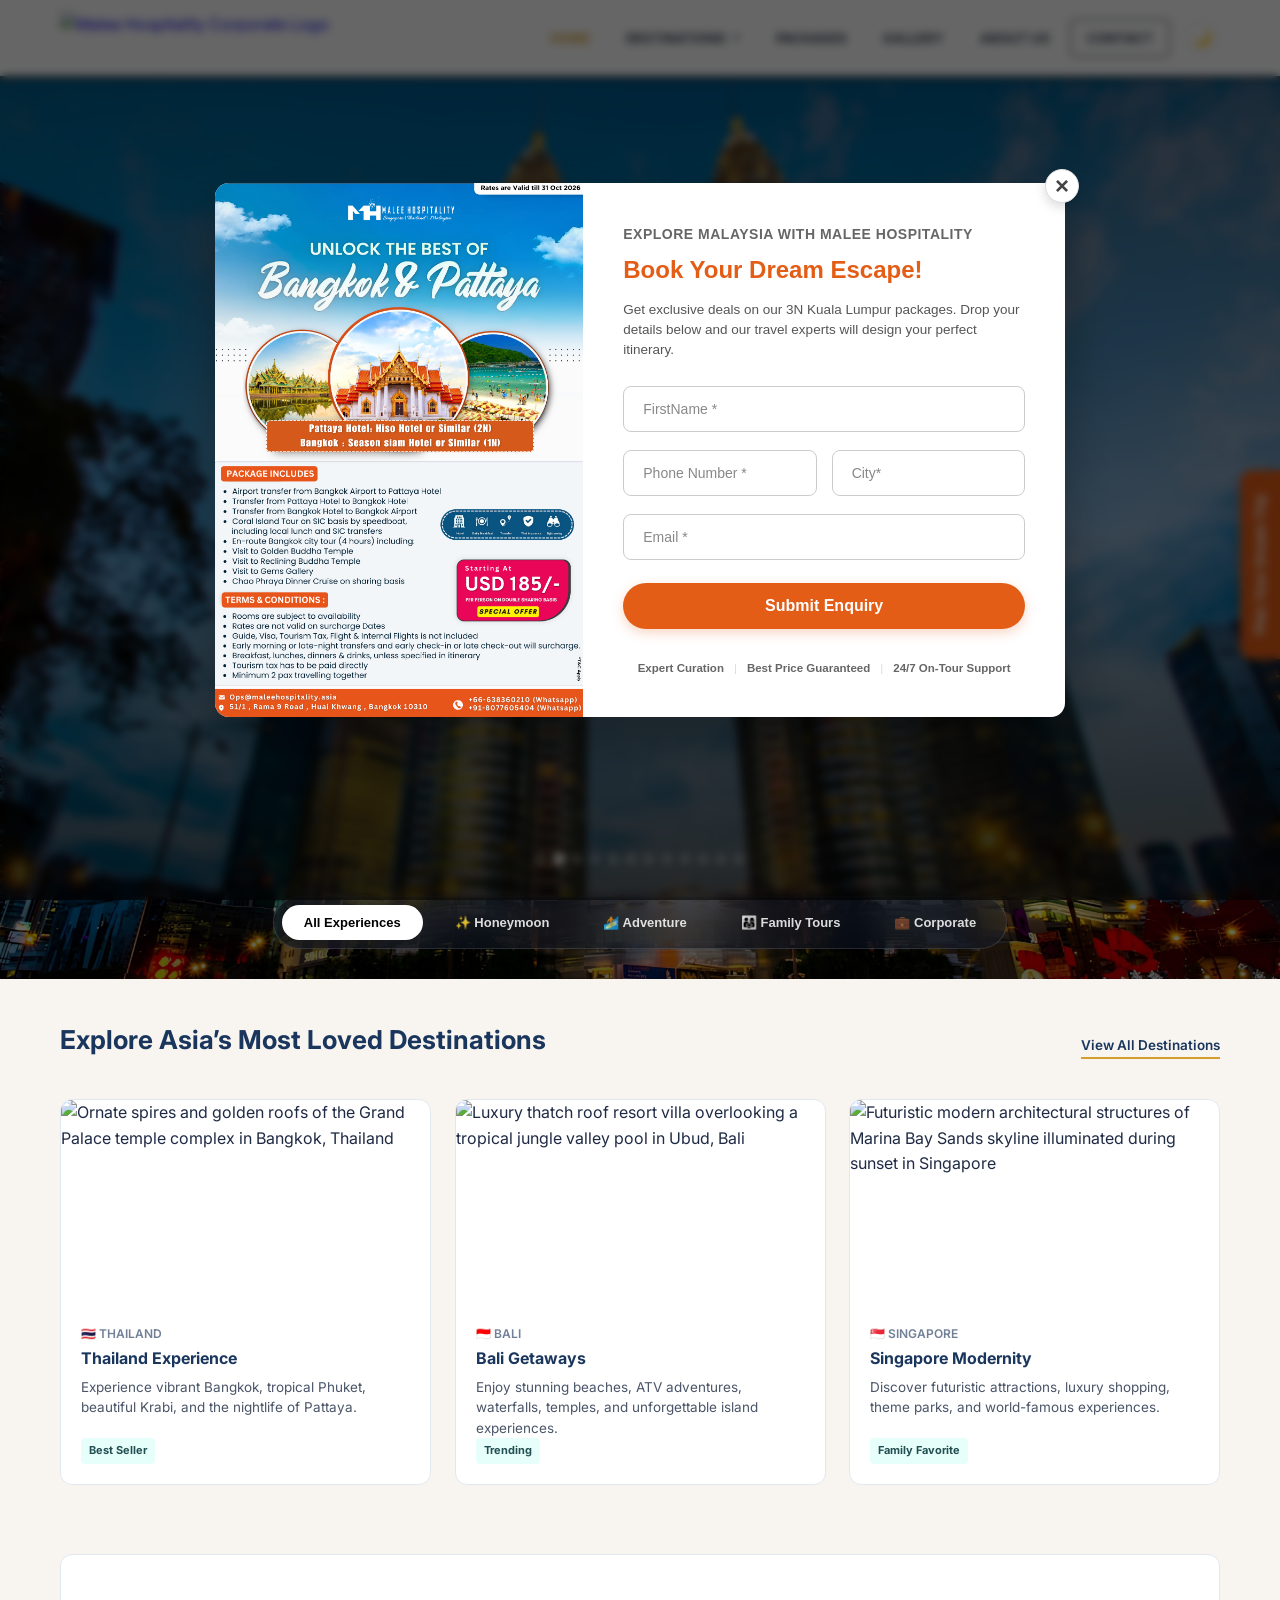
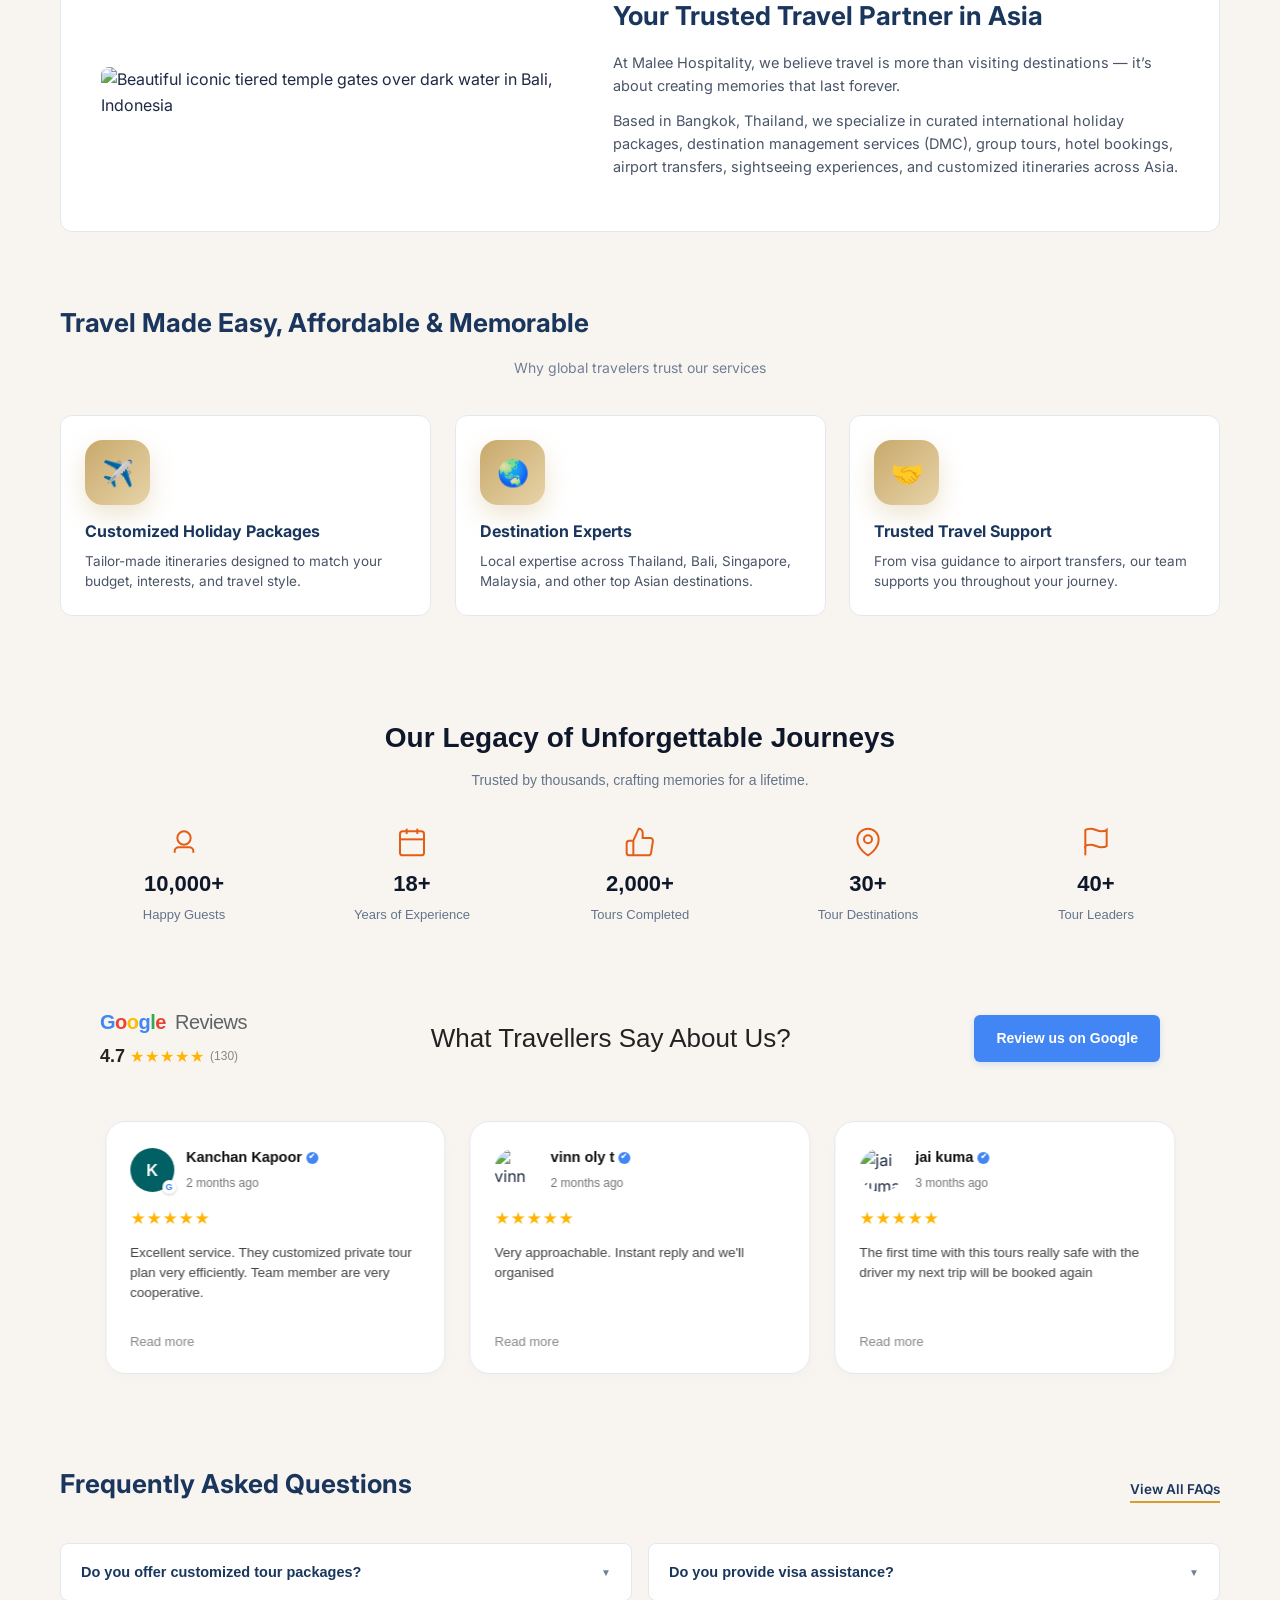
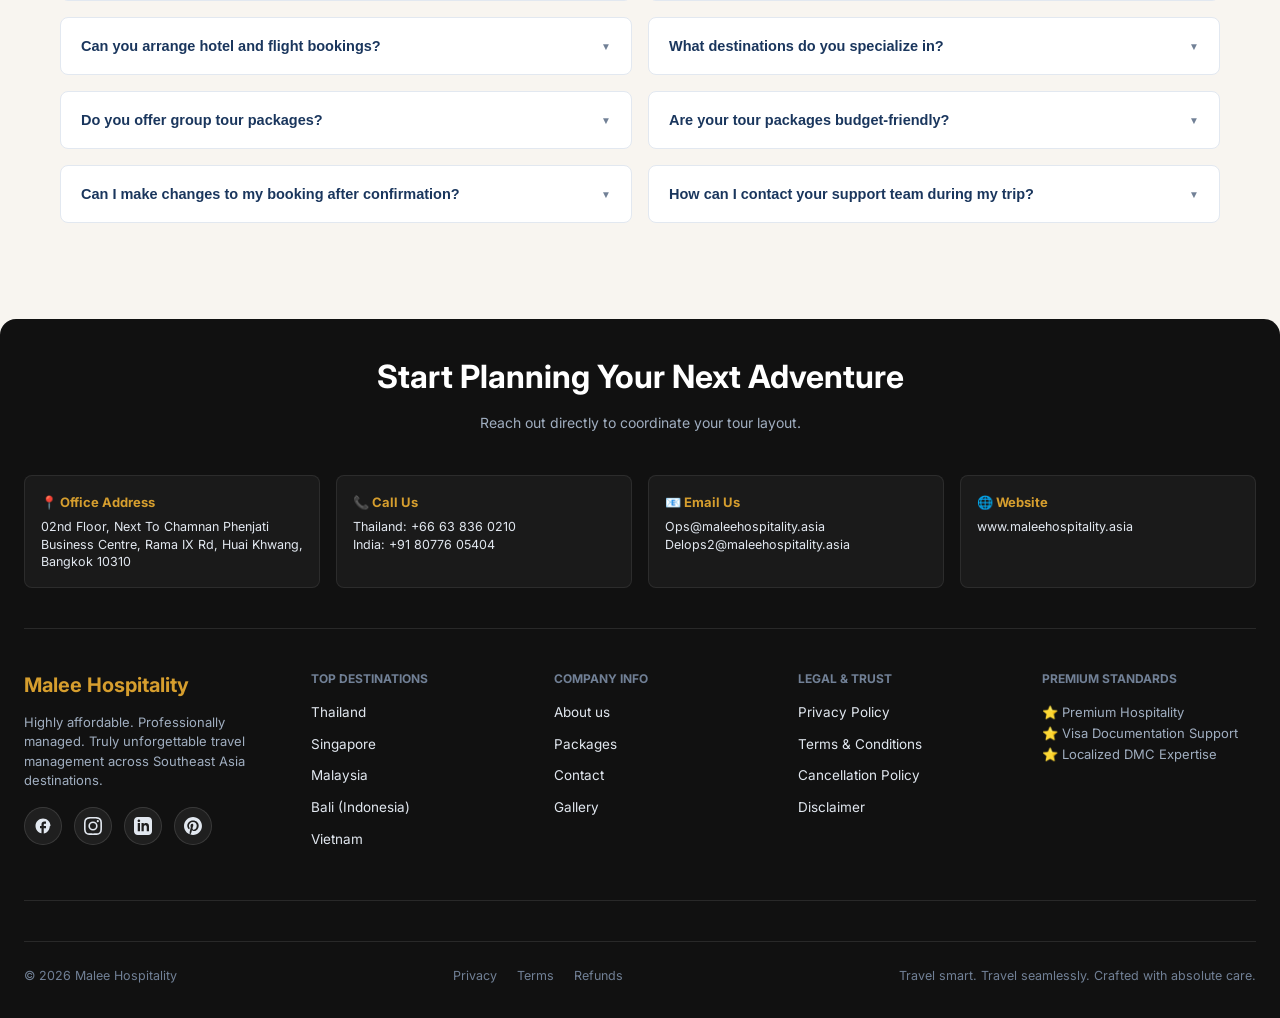
==== commit f754e140: "update done" ====
--- a/index.html
+++ b/index.html
@@ -14,7 +14,11 @@
       href="https://fonts.googleapis.com/css2?family=Inter:wght@300;400;500;600;700&display=swap"
       rel="stylesheet"
     />
+    <link rel="stylesheet" href="css/global.css" />
     <link rel="stylesheet" href="css/style.css" />
+    <link rel="stylesheet" href="css/home.css" />
+    <link rel="stylesheet" href="css/popup.css" />
+    <link rel="stylesheet" href="css/marketing-modules.css" />
   </head>
   <body>
     <header class="main-header">
@@ -46,10 +50,8 @@
             </a>
             <div class="dropdown-menu">
               <a href="#">Thailand</a>
-              <a href="#">Bali</a>
               <a href="#">Singapore</a>
               <a href="#">Malaysia</a>
-              <a href="#">Vietnam</a>
             </div>
           </div>
 
@@ -181,7 +183,7 @@
           <div class="slide active">
             <div class="slide-image-wrapper">
               <img
-                src="https://images.unsplash.com/photo-1508009603885-50cf7c579365?auto=format&fit=crop&w=1920&q=80"
+                src="./images/Thailand Website images  - 1920X1080 px.png"
                 alt="Beautiful temple in Thailand"
               />
             </div>
@@ -201,27 +203,7 @@
           <div class="slide">
             <div class="slide-image-wrapper">
               <img
-                src="https://images.unsplash.com/photo-1525625293386-3f8f99389edd?auto=format&fit=crop&w=1920&q=80"
-                alt="Futuristic Singapore Skyline"
-              />
-            </div>
-            <div class="hero-content-wrapper">
-              <div class="hero-tagline">Premium Asia Travel Planner</div>
-              <h1 class="main-title">Modernity & Wonders</h1>
-              <p class="subtitle">
-                From majestic architectures to luxury attractions and
-                family-friendly theme parks.
-              </p>
-              <div class="hero-actions">
-                <a href="#packages" class="btn-minimal">Explore Packages</a>
-              </div>
-            </div>
-          </div>
-
-          <div class="slide">
-            <div class="slide-image-wrapper">
-              <img
-                src="https://images.unsplash.com/photo-1541417904950-b855846fe074?auto=format&fit=crop&w=1920&q=80"
+                src="./images/Malaysia Website images  - 1920X1080.png"
                 alt="Iconic Twin Towers in Malaysia"
               />
             </div>
@@ -241,16 +223,78 @@
           <div class="slide">
             <div class="slide-image-wrapper">
               <img
-                src="https://images.unsplash.com/photo-1537996194471-e657df975ab4?auto=format&fit=crop&w=1920&q=80"
+                src="./images/Singapore 2 Website images  - 1920X1080 px.png"
+                alt="Iconic Twin Towers in Malaysia"
+              />
+            </div>
+            <div class="hero-content-wrapper">
+              <div class="hero-tagline">Bespoke Escapes</div>
+              <h1 class="main-title">Sophisticated Singapore Getaways</h1>
+              <p class="subtitle">
+                Experience iconic skylines, luxury shopping, and world-class
+                dining in the heart of Southeast Asia.
+              </p>
+              <div class="hero-actions">
+                <a href="#packages" class="btn-minimal">Explore Packages</a>
+              </div>
+            </div>
+          </div>
+
+          <div class="slide">
+            <div class="slide-image-wrapper">
+              <img
+                src="./images/Bangkok Website images  - 1920X1080.png"
+                alt="Luxury Bangkok Skyline and Riverside Views"
+              />
+            </div>
+            <div class="hero-content-wrapper">
+              <div class="hero-tagline">Luxury Urban Escapes</div>
+              <h1 class="main-title">Bangkok Exclusive Getaways</h1>
+              <p class="subtitle">
+                Discover world-class hotels, vibrant culture, exquisite dining,
+                and unforgettable experiences in Thailand’s dynamic capital.
+              </p>
+
+              <div class="hero-actions">
+                <a href="#packages" class="btn-minimal">Explore Packages</a>
+              </div>
+            </div>
+          </div>
+
+          <div class="slide">
+            <div class="slide-image-wrapper">
+              <img
+                src="./images/Singapore 2 Website images  - 1920X1080.png"
+                alt="Iconic Twin Towers in Malaysia"
+              />
+            </div>
+            <div class="hero-content-wrapper">
+              <div class="hero-tagline">Exclusive City Retreats</div>
+              <h1 class="main-title">Singapore Luxury Getaways</h1>
+              <p class="subtitle">
+                Experience sophisticated hotels, gourmet cuisine, and
+                exceptional attractions tailored to your style.
+              </p>
+
+              <div class="hero-actions">
+                <a href="#packages" class="btn-minimal">Explore Packages</a>
+              </div>
+            </div>
+          </div>
+
+          <div class="slide">
+            <div class="slide-image-wrapper">
+              <img
+                src="./images/Langkawi Website images  - 1920X1080.png"
                 alt="Tropical Villa Resort in Bali"
               />
             </div>
             <div class="hero-content-wrapper">
-              <div class="hero-tagline">Bespoke Escapes</div>
-              <h1 class="main-title">Tropical Bali Getaways</h1>
+              <div class="hero-tagline">Exclusive Island Escapes</div>
+              <h1 class="main-title">Luxury Langkawi Experiences</h1>
               <p class="subtitle">
-                Indulge in idyllic beach sanctuaries, spectacular temples, and
-                custom adventures.
+                From pristine beaches to world-class resorts, immerse yourself
+                in Malaysia’s tropical paradise.
               </p>
               <div class="hero-actions">
                 <a href="#packages" class="btn-minimal">Explore Packages</a>
--- a/css/global.css
+++ b/css/global.css
@@ -0,0 +1,399 @@
+/* ## 1. Global Core Architecture & Shared Reset
+**File Path:** `css/global.css`  
+*Contains your variables, typographic standards, shared UI states, and your body overflow bug fix ensuring no horizontal landscape shifting happens.* */
+
+/* ```css */
+/* ==========================================================================
+   GLOBAL STYLE VARIABLE ARCHITECTURE & RESET (css/global.css)
+   ========================================================================== */
+:root {
+    --bg-primary: #FAFAFA;
+    --bg-card: #FFFFFF;
+    --bg-infobar: #1A2E40;
+    --border-color: #E2E8F0;
+    --input-bg: #FAFAFA;
+    --text-main: #2D3748;
+    --text-muted: #4A5568;
+    --text-heading: #1A365D;
+    --text-light: #718096;
+    --text-accent: #E53E3E;
+    --accent-gold: #D69E2E;
+    --accent-red: #E53E3E;
+    --accent-red-hover: #C53030;
+}
+
+[data-theme="dark"] {
+    --bg-primary: #0F172A;
+    --bg-card: #1E293B;
+    --bg-infobar: #020617;
+    --border-color: #334155;
+    --input-bg: #111827;
+    --text-main: #E2E8F0;
+    --text-muted: #94A3B8;
+    --text-heading: #38BDF8;
+    --text-light: #64748B;
+    --text-accent: #F87171;
+    --accent-gold: #F59E0B;
+}
+
+* {
+    margin: 0;
+    padding: 0;
+    box-sizing: border-box;
+}
+
+/* CRITICAL FIX: Global layout bounding protection clips unexpected horizontal layout tracking completely */
+html, body {
+    width: 100%;
+    max-width: 100%;
+    overflow-x: hidden;
+    scroll-behavior: smooth;
+}
+
+body {
+    font-family: 'Inter', sans-serif;
+    color: var(--text-main);
+    background-color: var(--bg-primary);
+    -webkit-font-smoothing: antialiased;
+    transition: background-color 0.3s ease, color 0.3s ease;
+}
+
+.main-wrapper {
+    max-width: 1200px;
+    margin: 0 auto;
+    padding: 0 20px;
+}
+
+/* Global Transition Rules for Interactive Blocks */
+.main-header, .package-card, .info-card, .info-card-block, 
+.form-card-wrapper, .form-container-panel, .accordion-item, .social-card {
+    transition: background-color 0.3s ease, border-color 0.3s ease, color 0.3s ease, box-shadow 0.3s ease;
+}
+
+/* Shared Component Utility Rules */
+.force-hide-element {
+    display: none !important;
+}
+
+.smooth-reveal {
+    opacity: 0;
+    transform: translateY(30px);
+    transition: opacity 0.8s cubic-bezier(0.16, 1, 0.3, 1), transform 0.8s cubic-bezier(0.16, 1, 0.3, 1);
+    will-change: opacity, transform;
+}
+
+.smooth-reveal.is-visible {
+    opacity: 1;
+    transform: translateY(0);
+}
+
+/* ==========================================================================
+   TOP INFOBAR & HEADER NAVIGATION
+   ========================================================================== */
+.top-infobar {
+    background-color: var(--bg-infobar);
+    color: #FFFFFF;
+    padding: 8px 20px;
+    font-size: 13px;
+    border-bottom: 1px solid rgba(255, 255, 255, 0.1);
+}
+
+.infobar-wrapper {
+    max-width: 1200px;
+    margin: 0 auto;
+    display: flex;
+    gap: 24px;
+}
+
+.infobar-link {
+    color: #FFFFFF;
+    text-decoration: none;
+    display: inline-flex;
+    align-items: center;
+    gap: 6px;
+    transition: color 0.2s ease;
+}
+
+.infobar-link:hover {
+    color: var(--accent-gold);
+}
+
+.main-header {
+    background-color: var(--bg-card);
+    border-bottom: 3px solid var(--bg-infobar);
+    position: sticky;
+    top: 0;
+    z-index: 2000;
+    box-shadow: 0 2px 10px rgba(0,0,0,0.05);
+}
+
+.header-container {
+    max-width: 1200px;
+    margin: 0 auto;
+    padding: 12px 20px;
+    display: flex;
+    justify-content: space-between;
+    align-items: center;
+}
+
+.brand-identity {
+    display: flex;
+    align-items: center;
+}
+
+.logo-link {
+    display: inline-flex;
+    align-items: center;
+    text-decoration: none;
+}
+
+.brand-logo-img {
+    height: 52px;
+    width: auto;
+    display: block;
+    object-fit: contain;
+}
+
+[data-theme="dark"] .brand-logo-img {
+    filter: brightness(0) invert(1);
+}
+
+.navigation-menu {
+    display: flex;
+    align-items: center;
+    gap: 4px;
+}
+
+.nav-item {
+    position: relative;
+}
+
+.nav-link {
+    text-decoration: none;
+    color: var(--text-main);
+    font-size: 13px;
+    font-weight: 700;
+    padding: 10px 16px;
+    display: flex;
+    align-items: center;
+    gap: 6px;
+    transition: color 0.2s ease;
+}
+
+.nav-link:hover, .nav-link.active {
+    color: var(--accent-gold);
+}
+
+.arrow-indicator {
+    font-size: 8px;
+    color: var(--text-light);
+    transition: transform 0.2s ease;
+    display: inline-block;
+}
+
+.dropdown-menu {
+    position: absolute;
+    top: 100%;
+    left: 0;
+    background-color: var(--bg-card);
+    border: 1px solid var(--border-color);
+    box-shadow: 0 4px 12px rgba(0,0,0,0.1);
+    min-width: 220px;
+    border-radius: 6px;
+    padding: 8px 0;
+    opacity: 0;
+    visibility: hidden;
+    transform: translateY(10px);
+    transition: opacity 0.2s ease, transform 0.2s ease, visibility 0.2s;
+}
+
+.dropdown-menu a {
+    display: block;
+    padding: 10px 20px;
+    text-decoration: none;
+    color: var(--text-muted);
+    font-size: 13px;
+    font-weight: 600;
+    transition: background-color 0.2s, color 0.2s;
+}
+
+.dropdown-menu a:hover {
+    background-color: var(--bg-primary);
+    color: var(--accent-gold);
+}
+
+.dropdown.open .dropdown-menu {
+    opacity: 1;
+    visibility: visible;
+    transform: translateY(0);
+}
+
+.dropdown.open .arrow-indicator {
+    transform: rotate(180deg);
+}
+
+.contact-button {
+    border: 1px solid var(--text-main);
+    border-radius: 4px;
+    padding: 8px 16px;
+}
+
+.contact-button:hover, .contact-button.active {
+    background-color: var(--text-main);
+    color: var(--bg-card) !important;
+}
+
+.theme-toggle {
+    background: none;
+    border: 1px solid var(--border-color);
+    border-radius: 50%;
+    width: 36px;
+    height: 36px;
+    display: flex;
+    align-items: center;
+    justify-content: center;
+    cursor: pointer;
+    margin-left: 10px;
+    font-size: 16px;
+    color: var(--text-main);
+    transition: all 0.25s ease;
+}
+
+.theme-toggle:hover {
+    background-color: var(--border-color);
+    transform: scale(1.05);
+}
+
+/* Shared Immersive Visual Footer */
+.immersive-footer {
+    background-color: #0B1A30;
+    background-image: linear-gradient(to bottom, rgba(11, 26, 48, 0.9), #060F1D), 
+                      url('https://images.unsplash.com/photo-1506318137071-a8e063b4bec0?auto=format&fit=crop&w=1500&q=80');
+    background-size: cover;
+    background-position: center;
+    color: #FFFFFF;
+    padding: 60px 40px 30px;
+    margin-top: 60px;
+    border-top-left-radius: 16px;
+    border-top-right-radius: 16px;
+}
+
+.footer-hero-cta {
+    text-align: center;
+    max-width: 600px;
+    margin: 0 auto 40px;
+}
+
+.footer-hero-cta h2 { font-size: 32px; margin-bottom: 10px; color: #FFFFFF !important;}
+.footer-hero-cta p { color: #A0AEC0; font-size: 14px; }
+
+.contact-box-grid {
+    display: grid;
+    grid-template-columns: repeat(4, 1fr);
+    gap: 16px;
+    margin-bottom: 40px;
+}
+
+.contact-pill-item {
+    background: rgba(255, 255, 255, 0.04);
+    border: 1px solid rgba(255, 255, 255, 0.08);
+    border-radius: 8px;
+    padding: 16px;
+}
+
+.contact-pill-item h5 { color: #D69E2E; font-size: 13px; margin-bottom: 6px; }
+.contact-pill-item p { font-size: 12.5px; color: #E2E8F0; line-height: 1.4; }
+
+.footer-links-container {
+    display: grid;
+    grid-template-columns: 1.2fr repeat(4, 1fr);
+    gap: 30px;
+    margin-bottom: 40px;
+}
+
+.brand-column .footer-logo { font-size: 20px; font-weight: 700; margin-bottom: 12px; color: #D69E2E; }
+.brand-column p { font-size: 13px; color: #A0AEC0; line-height: 1.5; }
+.links-column h4 { font-size: 12px; color: #718096; margin-bottom: 14px; text-transform: uppercase; }
+
+.links-column a {
+    display: block;
+    color: #E2E8F0;
+    text-decoration: none;
+    font-size: 13.5px;
+    margin-bottom: 10px;
+    transition: color 0.2s ease;
+}
+
+.links-column a:hover { color: #D69E2E; }
+
+.footer-bottom {
+    border-top: 1px solid rgba(255, 255, 255, 0.1);
+    padding-top: 24px;
+    display: flex;
+    justify-content: space-between;
+    font-size: 12.5px;
+    color: #718096;
+}
+
+.footer-social-wrapper {
+    display: flex;
+    gap: 12px;
+    margin-top: 16px;
+}
+
+.social-icon-link {
+    width: 38px;
+    height: 38px;
+    border-radius: 50%;
+    background: rgba(255, 255, 255, 0.06);
+    border: 1px solid rgba(255, 255, 255, 0.12);
+    display: flex;
+    align-items: center;
+    justify-content: center;
+    color: #E2E8F0;
+    transition: all 0.2s cubic-bezier(0.4, 0, 0.2, 1);
+}
+
+.social-icon-link:hover {
+    color: #FFFFFF;
+    background: var(--accent-gold);
+    border-color: var(--accent-gold);
+    transform: translateY(-3px);
+    box-shadow: 0 4px 12px rgba(214, 158, 46, 0.3);
+}
+
+.legal-links-column {
+    display: flex;
+    gap: 20px;
+    flex-wrap: wrap;
+}
+
+.legal-links-column a {
+    color: #718096;
+    text-decoration: none;
+    font-size: 12.5px;
+    transition: color 0.2s ease;
+}
+
+.legal-links-column a:hover { color: var(--accent-gold); }
+
+@media (max-width: 1024px) {
+    .contact-box-grid { grid-template-columns: repeat(2, 1fr); }
+    .footer-links-container { grid-template-columns: repeat(2, 1fr); }
+}
+
+@media (max-width: 768px) {
+    .navigation-menu { display: none; }
+    .footer-links-container { grid-template-columns: 1fr; gap: 20px; }
+    .immersive-footer { padding: 40px 20px 20px; }
+    .brand-logo-img { height: 44px; }
+    .footer-bottom { flex-direction: column; text-align: center; gap: 14px; }
+}
+
+
+
+
+
+
+
+
--- a/css/style.css
+++ b/css/style.css
@@ -3993,7 +3993,7 @@
 .footer-bottom {
   max-width: 1440px;
   margin: 0 auto;
-  display: flex;a
+  display: flex;
   justify-content: space-between;
   flex-wrap: wrap;
   gap: 1rem;
@@ -6502,4 +6502,23 @@
 }
 
 
-
+.hero-slider-section {q
+    position: relative;
+    width: 100vw;
+    left: 50%;
+    right: 50%;
+    margin-left: -50vw;
+    margin-right: -50vw; /* <--- This creates horizontal overflow */
+    height: 100vh;
+    overflow: hidden;
+    background-color: #000000;
+}
+
+
+html, body {
+    width: 100%;
+    max-width: 100%;
+    overflow-x: hidden; /* Safely clips off any micro-overflow gaps */
+}
+
+
--- a/css/home.css
+++ b/css/home.css
@@ -0,0 +1,578 @@
+/* ==========================================================================
+   HOMEPAGE SPECIFIC SHEET (css/home.css)
+   ========================================================================== */
+
+/* --- Full Screen Breakout Ken Burns Slider Structure --- */
+.hero-slider-section {
+  position: relative;
+  width: 100vw;
+  left: 50%;
+  right: 50%;
+  margin-left: -50vw;
+  margin-right: -50vw;
+  height: 100vh;
+  overflow: hidden;
+  background-color: #000000;
+}
+
+.slider-container {
+  position: relative;
+  width: 100%;
+  height: 100%;
+}
+
+.slide {
+  position: absolute;
+  top: 0;
+  left: 0;
+  width: 100%;
+  height: 100%;
+  opacity: 0;
+  visibility: hidden;
+  transition:
+    opacity 1.2s ease-in-out,
+    visibility 1.2s ease-in-out;
+  display: flex;
+  align-items: center;
+  justify-content: center;
+  z-index: 1;
+}
+
+.slide.active {
+  opacity: 1;
+  visibility: visible;
+  z-index: 2;
+}
+
+.slide-image-wrapper {
+  position: absolute;
+  top: 0;
+  left: 0;
+  width: 100%;
+  height: 100%;
+  overflow: hidden;
+}
+
+.slide-image-wrapper img {
+  width: 100%;
+  height: 100%;
+  object-fit: cover;
+  transform: scale(1);
+  transition: transform 8s ease-out;
+}
+
+.slide-image-wrapper::after {
+  content: "";
+  position: absolute;
+  top: 0;
+  left: 0;
+  width: 100%;
+  height: 100%;
+  background: linear-gradient(
+    to bottom,
+    rgba(0, 0, 0, 0.4) 0%,
+    rgba(0, 0, 0, 0.15) 50%,
+    rgba(0, 0, 0, 0.65) 100%
+  );
+  z-index: 2;
+}
+
+.slide.active .slide-image-wrapper img {
+  transform: scale(1.15);
+}
+
+.hero-content-wrapper {
+  position: relative;
+  z-index: 10;
+  text-align: center;
+  max-width: 850px;
+  padding: 0 24px;
+  color: #ffffff;
+}
+
+.hero-content-wrapper > * {
+  opacity: 0;
+  transform: translateY(30px);
+  transition:
+    opacity 0.8s ease-out,
+    transform 0.8s ease-out;
+}
+
+.slide.active .hero-content-wrapper > * {
+  opacity: 1;
+  transform: translateY(0);
+}
+
+.slide.active .hero-tagline {
+  transition-delay: 0.3s;
+}
+.slide.active .main-title {
+  transition-delay: 0.5s;
+}
+.slide.active .subtitle {
+  transition-delay: 0.7s;
+}
+.slide.active .hero-actions {
+  transition-delay: 0.9s;
+}
+
+.hero-tagline {
+  font-size: 13px;
+  font-weight: 600;
+  color: var(--accent-gold);
+  text-transform: uppercase;
+  letter-spacing: 2px;
+  margin-bottom: 16px;
+}
+
+.main-title {
+  font-size: clamp(34px, 6vw, 64px);
+  font-weight: 700;
+  color: #ffffff;
+  line-height: 1.2;
+  letter-spacing: -1px;
+}
+
+.subtitle {
+  font-size: clamp(14px, 2vw, 16px);
+  color: rgba(255, 255, 255, 0.85);
+  margin: 16px auto 32px;
+  line-height: 1.6;
+  max-width: 650px;
+}
+
+.hero-actions {
+  display: flex;
+  justify-content: center;
+  gap: 14px;
+}
+
+.btn-minimal {
+  display: inline-block;
+  text-decoration: none;
+  border: 1px solid #ffffff;
+  color: #ffffff;
+  padding: 12px 32px;
+  border-radius: 30px;
+  font-weight: 600;
+  font-size: 14px;
+  background: rgba(255, 255, 255, 0.08);
+  backdrop-filter: blur(4px);
+  -webkit-backdrop-filter: blur(4px);
+  transition: all 0.3s ease;
+}
+
+.btn-minimal:hover {
+  background: #ffffff;
+  color: #000000;
+}
+
+/* Force hide slide layout control buttons natively */
+.prev-arrow,
+.next-arrow {
+  display: none !important;
+}
+
+.slider-dots-container {
+  position: absolute;
+  bottom: 115px;
+  left: 50%;
+  transform: translateX(-50%);
+  display: flex;
+  gap: 8px;
+  z-index: 15;
+}
+
+.dot {
+  width: 10px;
+  height: 10px;
+  border-radius: 50%;
+  border: none;
+  background: rgba(255, 255, 255, 0.4);
+  cursor: pointer;
+  transition: all 0.3s ease;
+  padding: 0;
+}
+
+.dot.active {
+  background: #ffffff;
+  transform: scale(1.2);
+}
+
+.filter-pills-wrapper {
+  position: absolute;
+  bottom: 30px;
+  left: 0;
+  width: 100%;
+  z-index: 20;
+  padding: 0 20px;
+}
+
+.filter-pills-container {
+  display: flex;
+  justify-content: center;
+  gap: 10px;
+  flex-wrap: wrap;
+  background: rgba(15, 23, 42, 0.45);
+  backdrop-filter: blur(16px);
+  -webkit-backdrop-filter: blur(16px);
+  padding: 8px;
+  border-radius: 40px;
+  max-width: max-content;
+  margin: 0 auto;
+  border: 1px solid rgba(255, 255, 255, 0.12);
+}
+
+.filter-pills-container .pill {
+  background: transparent;
+  border: none;
+  color: rgba(255, 255, 255, 0.85);
+  padding: 10px 22px;
+  border-radius: 30px;
+  font-size: 13px;
+  font-weight: 600;
+  cursor: pointer;
+  transition: all 0.25s ease;
+}
+
+.filter-pills-container .pill.active,
+.filter-pills-container .pill:hover {
+  background: #ffffff;
+  color: #000000;
+}
+
+/* --- Content Modules Grids --- */
+.about-section {
+  background-color: var(--bg-card);
+  border: 1px solid var(--border-color);
+  border-radius: 12px;
+  padding: 40px;
+  margin: 30px 0;
+}
+
+.about-grid {
+  display: grid;
+  grid-template-columns: 1fr 1.2fr;
+  gap: 40px;
+  align-items: center;
+}
+
+.about-img-holder img {
+  width: 100%;
+  height: 280px;
+  object-fit: cover;
+  border-radius: 8px;
+}
+
+.about-content h2,
+.center-title,
+.section-header h2 {
+  font-size: 26px;
+  color: var(--text-heading);
+  margin-bottom: 14px;
+}
+
+.about-content p {
+  font-size: 14.5px;
+  line-height: 1.6;
+  color: var(--text-muted);
+  margin-bottom: 12px;
+}
+
+.why-section,
+.section-container {
+  padding: 40px 0;
+}
+.center-subtitle {
+  text-align: center;
+  font-size: 14px;
+  color: var(--text-light);
+  margin: 6px 0 35px;
+}
+
+.why-grid,
+.packages-grid {
+  display: grid;
+  grid-template-columns: repeat(3, 1fr);
+  gap: 24px;
+}
+
+.why-card,
+.package-card {
+  background: var(--bg-card);
+  border: 1px solid var(--border-color);
+  border-radius: 12px;
+  padding: 24px;
+}
+
+.why-icon {
+  font-size: 26px;
+  margin-bottom: 14px;
+}
+.why-card h3,
+.package-card h3 {
+  font-size: 16px;
+  color: var(--text-heading);
+  margin-bottom: 6px;
+}
+.why-card p,
+.itinerary-snippet {
+  font-size: 13.5px;
+  color: var(--text-muted);
+  line-height: 1.5;
+}
+
+.section-header {
+  display: flex;
+  justify-content: space-between;
+  align-items: center;
+  margin-bottom: 24px;
+}
+
+.btn-view-all {
+  font-size: 13.5px;
+  font-weight: 600;
+  color: var(--text-heading);
+  text-decoration: none;
+  border-bottom: 2px solid var(--accent-gold);
+}
+
+.package-card {
+  padding: 0;
+  overflow: hidden;
+  display: flex;
+  flex-direction: column;
+}
+.package-card.hidden {
+  display: none !important;
+}
+.card-img-holder {
+  width: 100%;
+  height: 200px;
+}
+.card-img-holder img {
+  width: 100%;
+  height: 100%;
+  object-fit: cover;
+}
+.card-body {
+  padding: 20px;
+  display: flex;
+  flex-direction: column;
+  flex-grow: 1;
+}
+.badge-category {
+  font-size: 12px;
+  color: var(--text-light);
+  font-weight: 600;
+  text-transform: uppercase;
+}
+
+.badge {
+  align-self: flex-start;
+  font-size: 11px;
+  font-weight: 700;
+  padding: 4px 8px;
+  border-radius: 4px;
+  margin-top: auto;
+}
+
+.green-badge {
+  background-color: #e6fffa;
+  color: #234e52;
+}
+
+/* Split Special Promotions Container Layout */
+.offers-split-grid {
+  display: grid;
+  grid-template-columns: repeat(2, 1fr);
+  gap: 24px;
+}
+
+.offer-row-item {
+  background: var(--bg-card);
+  border: 1px solid var(--border-color);
+  border-radius: 12px;
+  padding: 16px;
+  display: flex;
+  gap: 20px;
+  align-items: center;
+}
+
+.offer-banner {
+  width: 140px;
+  height: 130px;
+  border-radius: 8px;
+  position: relative;
+  overflow: hidden;
+  flex-shrink: 0;
+}
+
+.offer-banner img {
+  width: 100%;
+  height: 100%;
+  object-fit: cover;
+}
+.banner-tag {
+  position: absolute;
+  bottom: 0;
+  left: 0;
+  right: 0;
+  padding: 4px;
+  font-size: 11px;
+  font-weight: 600;
+  color: #ffffff;
+  text-align: center;
+}
+.green-banner .banner-tag {
+  background: #2f855a;
+}
+.cyan-banner .banner-tag {
+  background: #0bc5ea;
+}
+.blue-banner .banner-tag {
+  background: #3182ce;
+}
+.purple-banner .banner-tag {
+  background: #805ad5;
+}
+
+.offer-details h3 {
+  font-size: 16px;
+  color: var(--text-heading);
+  margin-bottom: 6px;
+}
+.offer-details p {
+  font-size: 13px;
+  color: var(--text-light);
+  margin-bottom: 12px;
+}
+
+.btn-book-link {
+  background: transparent;
+  border: 1px solid var(--text-muted);
+  color: var(--text-muted);
+  text-decoration: none;
+  padding: 6px 16px;
+  border-radius: 20px;
+  font-size: 12px;
+  font-weight: 600;
+  display: inline-block;
+  transition:
+    background-color 0.2s,
+    color 0.2s;
+}
+
+.btn-book-link:hover {
+  background-color: var(--text-muted);
+  color: var(--bg-card);
+}
+
+/* --- Social Proof & Accordions --- */
+.social-section {
+  padding: 40px 0;
+}
+.social-grid {
+  display: grid;
+  grid-template-columns: repeat(5, 1fr);
+  gap: 16px;
+}
+.social-card {
+  background: var(--bg-card);
+  border: 1px solid var(--border-color);
+  border-radius: 8px;
+  overflow: hidden;
+  text-align: center;
+}
+.social-card img {
+  width: 100%;
+  height: 140px;
+  object-fit: cover;
+}
+.social-card p {
+  font-size: 12px;
+  font-weight: 600;
+  padding: 10px;
+  color: var(--text-heading);
+}
+
+.faq-accordion-container {
+  display: grid;
+  grid-template-columns: repeat(2, 1fr);
+  gap: 16px;
+}
+.accordion-item {
+  background-color: var(--bg-card);
+  border: 1px solid var(--border-color);
+  border-radius: 8px;
+  overflow: hidden;
+}
+.accordion-header {
+  width: 100%;
+  display: flex;
+  justify-content: space-between;
+  align-items: center;
+  padding: 20px;
+  background: none;
+  border: none;
+  font-size: 14.5px;
+  font-weight: 600;
+  color: var(--text-heading);
+  text-align: left;
+  cursor: pointer;
+}
+.accordion-icon {
+  font-size: 10px;
+  color: var(--text-light);
+  transition: transform 0.3s ease;
+}
+.accordion-panel {
+  max-height: 0;
+  overflow: hidden;
+  transition: max-height 0.4s cubic-bezier(0.16, 1, 0.3, 1);
+  background-color: var(--bg-primary);
+}
+.accordion-panel p {
+  padding: 0 20px 20px 20px;
+  font-size: 13.5px;
+  color: var(--text-muted);
+  line-height: 1.6;
+}
+.accordion-item.active .accordion-icon {
+  transform: rotate(180deg);
+}
+
+/* --- Staggered Delay Chains --- */
+.packages-grid .package-card:nth-child(2),
+.why-grid .why-card:nth-child(2) {
+  transition-delay: 0.1s;
+}
+.packages-grid .package-card:nth-child(3),
+.why-grid .why-card:nth-child(3) {
+  transition-delay: 0.2s;
+}
+
+/* --- Responsive Layout Configurations --- */
+@media (max-width: 1024px) {
+  .packages-grid,
+  .why-grid {
+    grid-template-columns: repeat(2, 1fr);
+  }
+  .social-grid {
+    grid-template-columns: repeat(3, 1fr);
+  }
+  .about-grid {
+    grid-template-columns: 1fr;
+  }
+}
+
+@media (max-width: 768px) {
+  .offers-split-grid,
+  .faq-accordion-container {
+    grid-template-columns: 1fr;
+    gap: 20px;
+  }
+  .social-grid {
+    grid-template-columns: repeat(2, 1fr);
+  }
+}
--- a/css/popup.css
+++ b/css/popup.css
@@ -0,0 +1,199 @@
+/* ==========================================================================
+   INDEPENDENT LEAD POPUP COMPONENT (css/popup.css)
+   ========================================================================== */
+:root {
+  --popup-brand-orange: #e45d16;
+  --popup-dark: #222222;
+  --popup-gray: #666666;
+  --popup-border: #cccccc;
+}
+
+/* Base Modal Screen Shield Mask Layer */
+.travel-popup-overlay {
+  position: fixed;
+  top: 0;
+  left: 0;
+  width: 100%;
+  height: 100%;
+  background-color: rgba(0, 0, 0, 0.6);
+  display: flex;
+  justify-content: center;
+  align-items: center;
+  z-index: 100000;
+  opacity: 0;
+  pointer-events: none;
+  backdrop-filter: blur(4px);
+  transition: opacity 0.4s cubic-bezier(0.25, 1, 0.5, 1);
+}
+
+.travel-popup-overlay.is-visible {
+  opacity: 1;
+  pointer-events: auto;
+}
+
+.travel-popup-card {
+  background: #ffffff;
+  width: 92%;
+  max-width: 850px;
+  border-radius: 14px;
+  position: relative;
+  box-shadow: 0 25px 50px rgba(0, 0, 0, 0.3);
+  transform: translateY(20px) scale(0.97);
+  transition: transform 0.4s cubic-bezier(0.25, 1, 0.5, 1);
+}
+
+.travel-popup-overlay.is-visible .travel-popup-card {
+  transform: translateY(0) scale(1);
+}
+
+.travel-popup-close-btn {
+  position: absolute;
+  top: -14px;
+  right: -14px;
+  background: #ffffff;
+  border: 1px solid #dddddd;
+  font-size: 24px;
+  font-weight: bold;
+  color: #444444;
+  cursor: pointer;
+  width: 34px;
+  height: 34px;
+  border-radius: 50%;
+  box-shadow: 0 4px 12px rgba(0, 0, 0, 0.15);
+  display: flex;
+  align-items: center;
+  justify-content: center;
+  z-index: 100;
+  transition:
+    transform 0.2s ease,
+    background-color 0.2s ease;
+}
+
+.travel-popup-close-btn:hover {
+  transform: scale(1.1) rotate(90deg);
+  background-color: #f7f7f7;
+}
+
+.travel-popup-container {
+  display: flex;
+  flex-direction: row;
+}
+.travel-popup-banner {
+  flex: 1.1;
+  max-width: 46%;
+  background-color: #fcfcfc;
+  border-top-left-radius: 14px;
+  border-bottom-left-radius: 14px;
+  overflow: hidden;
+}
+.travel-popup-banner img {
+  width: 100%;
+  height: 100%;
+  object-fit: cover;
+  display: block;
+}
+.travel-popup-form-side {
+  flex: 1.2;
+  padding: 40px;
+  display: flex;
+  flex-direction: column;
+  justify-content: space-between;
+}
+
+.travel-popup-header h2 {
+  margin: 6px 0 10px 0;
+  font-size: 24px;
+  font-weight: bold;
+  color: var(--popup-brand-orange);
+  font-family: Arial, sans-serif;
+}
+.travel-popup-header p {
+  margin: 0 0 25px 0;
+  font-size: 13.5px;
+  color: #555555;
+  line-height: 1.5;
+  font-family: Arial, sans-serif;
+}
+
+.travel-popup-fields {
+  display: flex;
+  flex-direction: column;
+  gap: 18px;
+}
+.floating-input-group {
+  position: relative;
+  flex: 1;
+}
+.floating-input-group input {
+  width: 100%;
+  padding: 14px 16px;
+  border: 1px solid var(--popup-border);
+  border-radius: 8px;
+  font-size: 14px;
+  color: #111111;
+  outline: none;
+  box-sizing: border-box;
+  background: transparent;
+  transition:
+    border-color 0.2s ease,
+    box-shadow 0.2s ease;
+}
+.floating-input-group input:focus {
+  border-color: var(--popup-brand-orange);
+  box-shadow: 0 0 0 1px var(--popup-brand-orange);
+}
+
+.floating-input-group label {
+  position: absolute;
+  left: 14px;
+  top: 50%;
+  transform: translateY(-50%);
+  background: #ffffff;
+  padding: 0 6px;
+  color: #888888;
+  font-size: 14px;
+  font-family: Arial, sans-serif;
+  pointer-events: none;
+  transition:
+    transform 0.2s ease,
+    top 0.2s ease,
+    font-size 0.2s ease;
+}
+.floating-input-group input:focus ~ label,
+.floating-input-group input:not(:placeholder-shown) ~ label {
+  top: 0;
+  font-size: 12px;
+  color: var(--popup-brand-orange);
+  font-weight: 600;
+}
+
+.travel-popup-submit-btn {
+  width: 100%;
+  background-color: var(--popup-brand-orange);
+  color: #ffffff;
+  border: none;
+  padding: 14px;
+  font-size: 16px;
+  font-weight: bold;
+  border-radius: 25px;
+  cursor: pointer;
+  box-shadow: 0 4px 12px rgba(228, 93, 22, 0.25);
+  transition:
+    background-color 0.2s ease,
+    transform 0.1s ease;
+}
+.travel-popup-submit-btn:hover {
+  background-color: #c94f10;
+}
+
+@media (max-width: 720px) {
+  .travel-popup-container {
+    flex-direction: column;
+  }
+  .travel-popup-banner {
+    display: none;
+  }
+  .travel-popup-form-side {
+    padding: 35px 25px 25px 25px;
+  }
+}
--- a/css/marketing-modules.css
+++ b/css/marketing-modules.css
@@ -0,0 +1,172 @@
+/* ==========================================================================
+   MARKETING LANDING MODULES (css/marketing-modules.css)
+   ========================================================================== */
+:root {
+  --mh-brand-orange: #e45d16;
+  --star-gold: #ffb400;
+}
+
+.mh-main-section {
+  max-width: 1200px;
+  margin: 60px auto;
+  padding: 0 20px;
+}
+
+/* --- Main Adventure Banner Compound Box --- */
+.mh-adventure-banner {
+  background: linear-gradient(135deg, var(--mh-brand-orange) 0%, #b8430a 100%);
+  border-radius: 16px;
+  padding: 40px;
+  display: flex;
+  flex-direction: row;
+  align-items: center;
+  gap: 30px;
+  box-shadow: 0 10px 30px rgba(228, 93, 22, 0.15);
+}
+
+.mh-banner-left {
+  flex: 0.9;
+  color: #ffffff;
+}
+.mh-banner-left h3 {
+  font-size: 32px;
+  font-weight: 700;
+  margin-bottom: 15px;
+  font-family: Arial, sans-serif;
+}
+.mh-banner-left p {
+  font-size: 14px;
+  line-height: 1.6;
+  opacity: 0.95;
+  font-family: Arial, sans-serif;
+}
+.mh-banner-right-grid {
+  flex: 2;
+  display: grid;
+  grid-template-columns: repeat(3, 1fr);
+  gap: 20px;
+}
+
+.mh-tour-card {
+  background: #ffffff;
+  border-radius: 12px;
+  overflow: hidden;
+  display: flex;
+  flex-direction: column;
+  transition: transform 0.3s cubic-bezier(0.25, 1, 0.5, 1);
+}
+.mh-tour-card:hover {
+  transform: translateY(-6px);
+}
+.mh-card-img {
+  height: 130px;
+  width: 100%;
+  overflow: hidden;
+}
+.mh-card-img img {
+  width: 100%;
+  height: 100%;
+  object-fit: cover;
+}
+.mh-card-body {
+  padding: 20px;
+  display: flex;
+  flex-direction: column;
+  flex-grow: 1;
+}
+.mh-card-body h4 {
+  font-size: 16px;
+  font-weight: 700;
+  color: #111;
+  margin-bottom: 8px;
+  font-family: Arial, sans-serif;
+}
+
+/* --- Right Side Header Controls Grouping --- */
+.mh-reviews-header {
+  display: flex;
+  justify-content: space-between;
+  align-items: center;
+  margin-bottom: 40px;
+  gap: 20px;
+}
+.mh-header-controls-wrapper {
+  display: flex;
+  align-items: center;
+  gap: 20px;
+}
+.mh-arrow-container {
+  display: flex;
+  gap: 8px;
+  align-items: center;
+}
+
+.mh-slider-viewport {
+  position: relative;
+  overflow: hidden;
+  padding: 10px 5px;
+}
+.mh-reviews-track {
+  display: flex;
+  gap: 24px;
+  transition: transform 0.4s cubic-bezier(0.25, 1, 0.5, 1);
+}
+.mh-review-card {
+  background: #ffffff;
+  border: 1px solid #e5e7eb;
+  border-radius: 20px;
+  padding: 24px;
+  min-width: calc(33.333% - 16px);
+  box-sizing: border-box;
+  display: flex;
+  flex-direction: column;
+}
+
+/* Repositioned Transparent Header Slider Buttons */
+.mh-slider-arrow {
+  position: relative;
+  background: transparent;
+  color: #444444;
+  border: 1px solid #dddddd;
+  width: 38px;
+  height: 38px;
+  border-radius: 50%;
+  cursor: pointer;
+  font-size: 22px;
+  display: flex;
+  align-items: center;
+  justify-content: center;
+  padding-bottom: 3px;
+  transition: all 0.2s ease;
+}
+
+.mh-slider-arrow:hover {
+  border-color: var(--mh-brand-orange);
+  color: var(--mh-brand-orange);
+  background-color: #fffaf7;
+}
+
+@media (max-width: 992px) {
+  .mh-adventure-banner {
+    flex-direction: column;
+  }
+  .mh-banner-right-grid {
+    grid-template-columns: repeat(2, 1fr);
+  }
+  .mh-review-card {
+    min-width: calc(50% - 12px);
+  }
+}
+
+@media (max-width: 768px) {
+  .mh-banner-right-grid,
+  .mh-review-card {
+    grid-template-columns: 1fr;
+    min-width: 100%;
+  }
+  .mh-reviews-header,
+  .mh-header-controls-wrapper {
+    flex-direction: column;
+    text-align: center;
+  }
+}
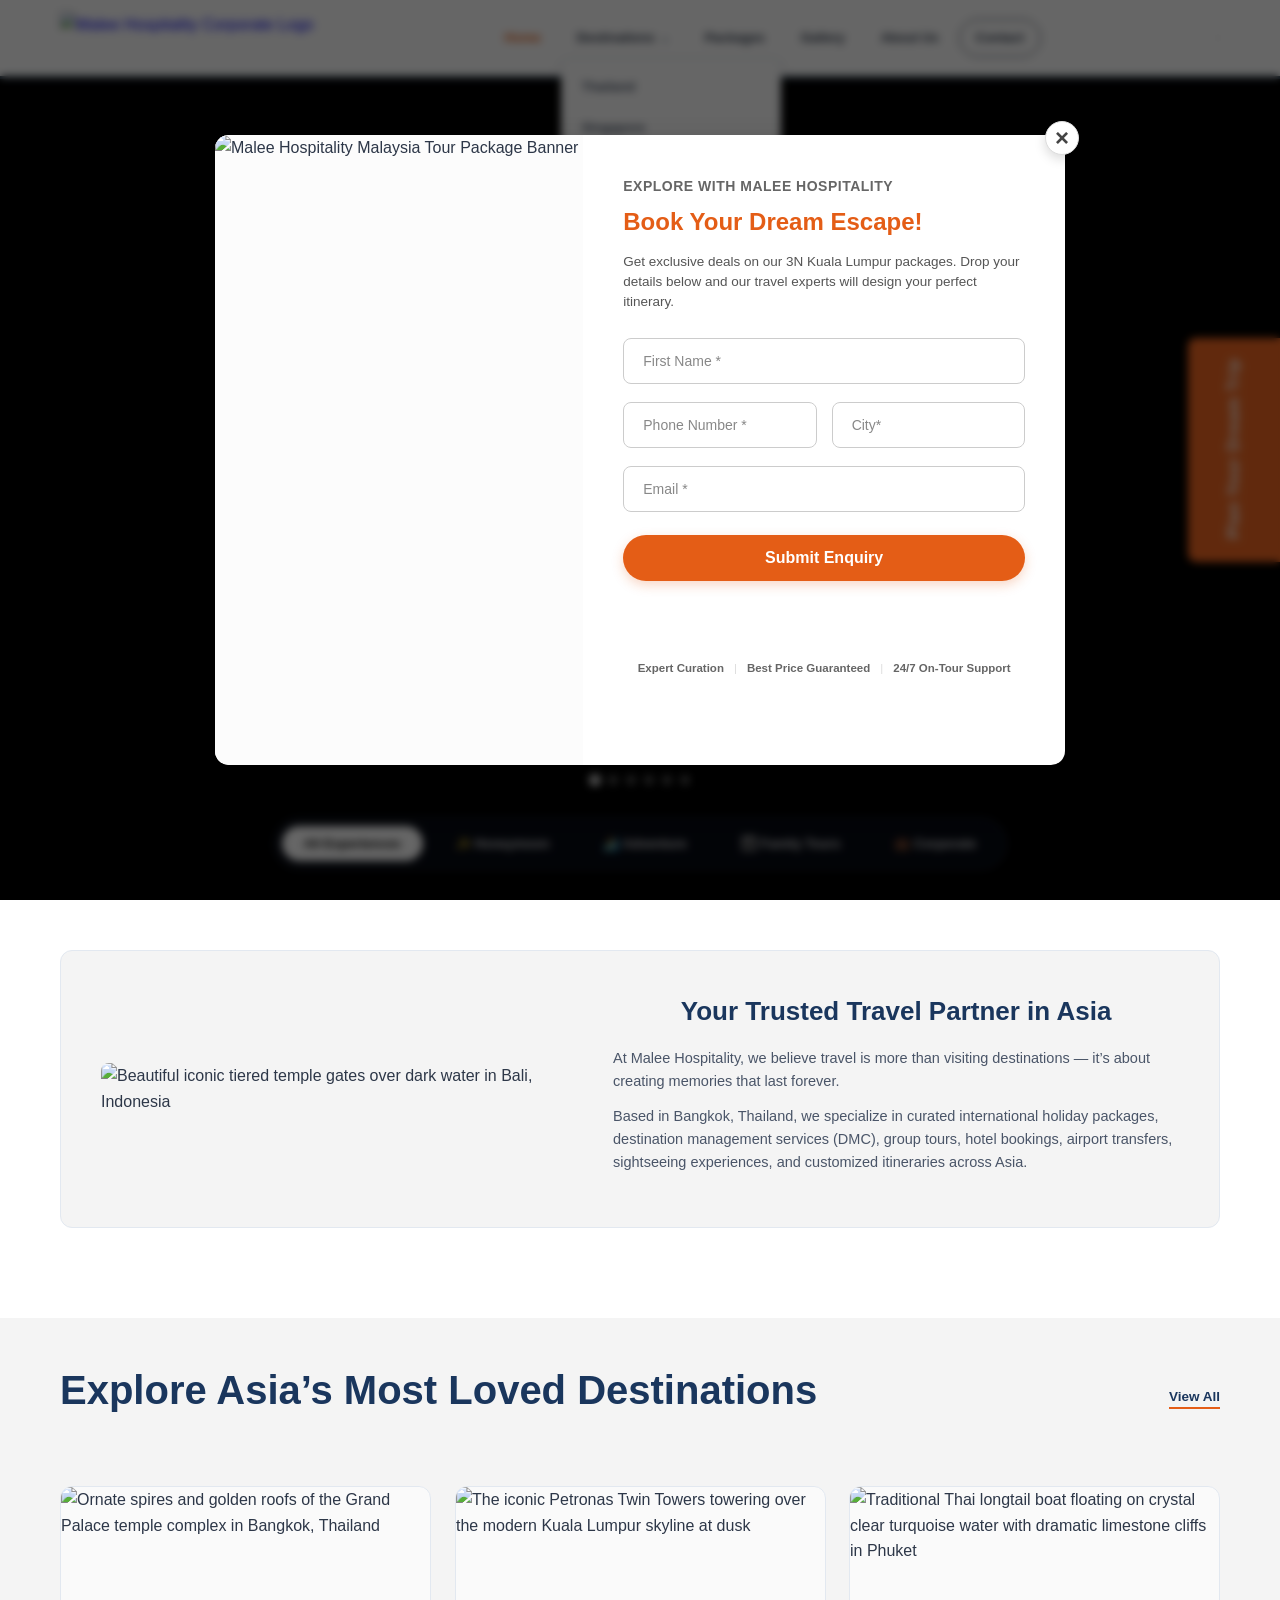
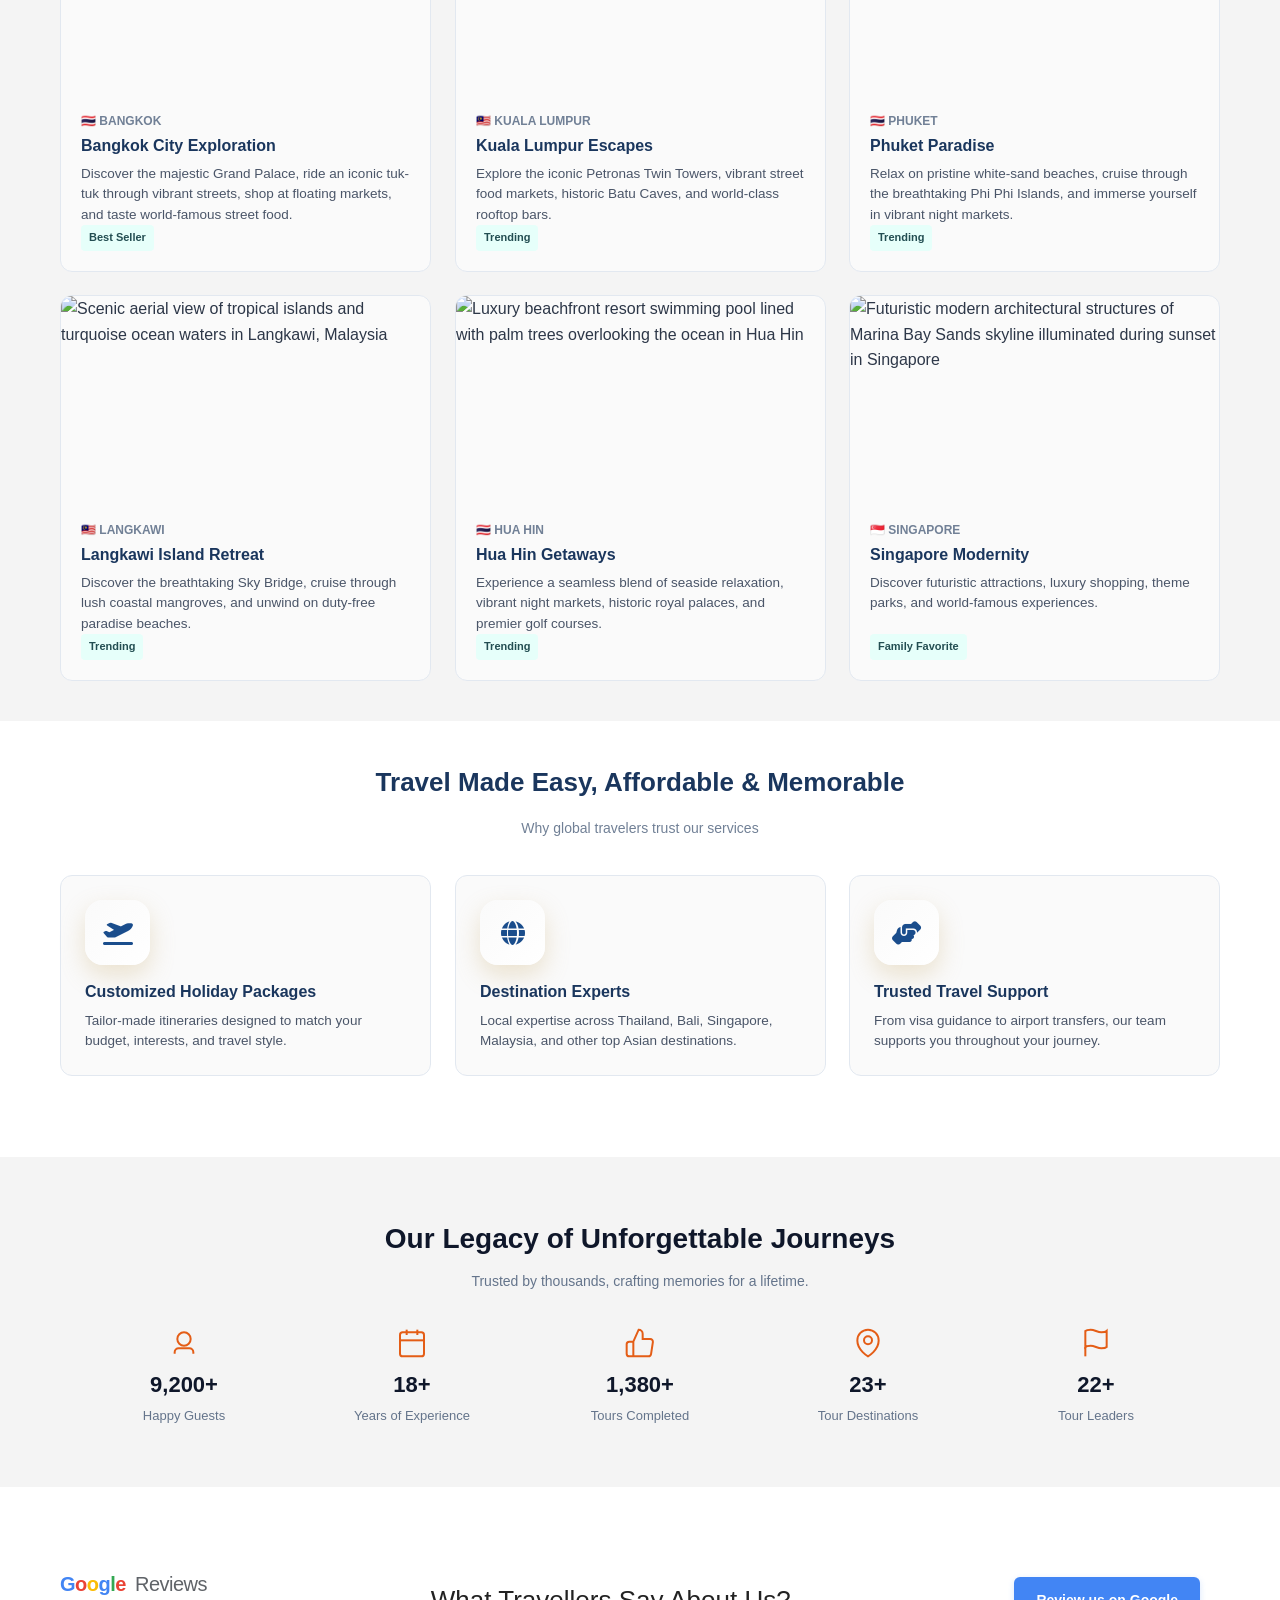
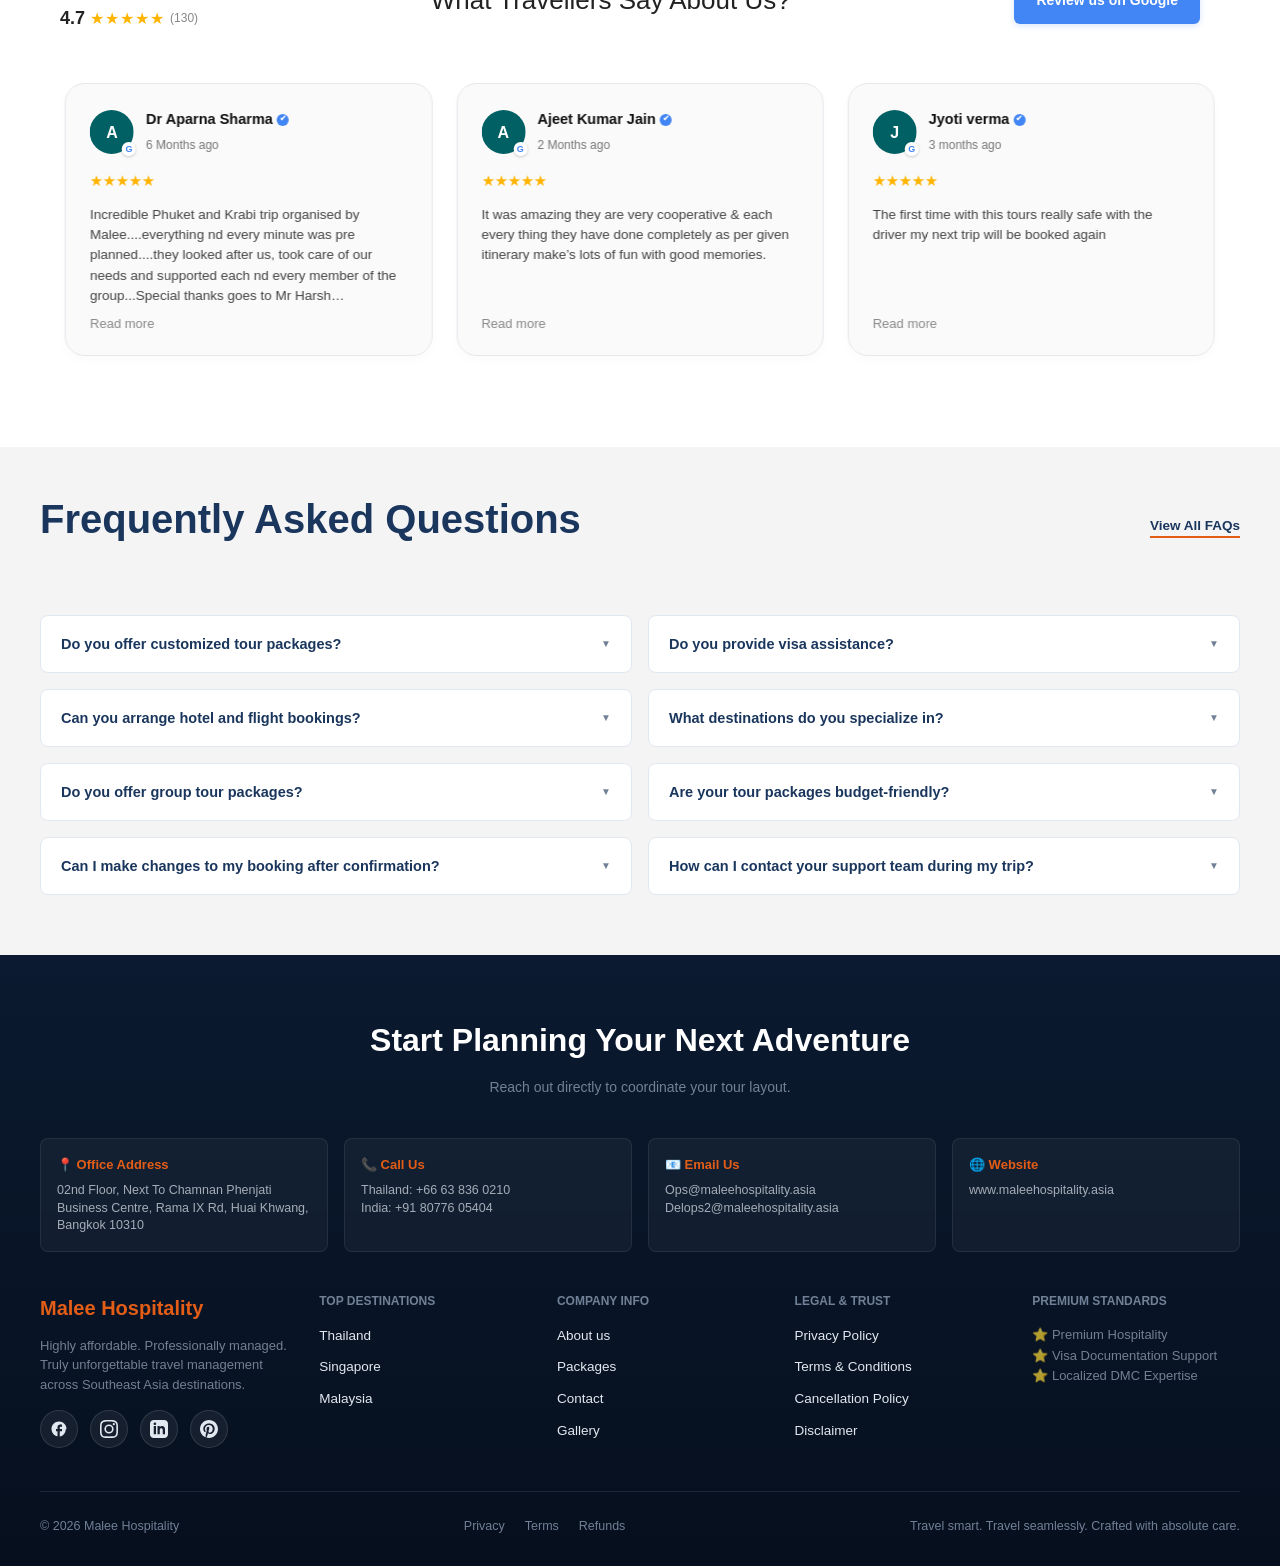
==== commit 90f63723: "Updated the changs" ====
--- a/index.html
+++ b/index.html
@@ -3,60 +3,82 @@
   <head>
     <meta charset="UTF-8" />
     <meta name="viewport" content="width=device-width, initial-scale=1.0" />
-    <title>Malee Hospitality | Thailand, Bali & Singapore Tour Packages</title>
+    <title>Malee Hospitality</title>
     <meta
       name="description"
-      content="Explore affordable international holiday packages with Malee Hospitality. Discover Thailand, Bali, Singapore & more with customized tours, group trips, honeymoon packages, and seamless travel experiences."
+      content="Explore affordable international holiday packages with Malee Hospitality. Discover Thailand, Singapore, Malaysia & more with customized tours, group trips, honeymoon packages, and seamless travel experiences."
     />
+    <link rel="preload" href="https://ik.imagekit.io/abiiiio/Thailand%20Website%20images%20%20-%201920X1080%20px.png" as="image" type="image/webp">
     <link rel="preconnect" href="https://fonts.googleapis.com" />
     <link rel="preconnect" href="https://fonts.gstatic.com" crossorigin />
     <link
       href="https://fonts.googleapis.com/css2?family=Inter:wght@300;400;500;600;700&display=swap"
       rel="stylesheet"
     />
-    <link rel="stylesheet" href="css/global.css" />
-    <link rel="stylesheet" href="css/style.css" />
-    <link rel="stylesheet" href="css/home.css" />
+    <link rel="stylesheet" href="https://cdnjs.cloudflare.com/ajax/libs/font-awesome/6.5.1/css/all.min.css" integrity="sha512-DTOQO9RWCH3ppGqcWaEA1BIZOC6xxalwEsw9c2QQeAIftl+Vegovlnee1c9QX4TctnWMn13TZye+giMm8e2LwA==" crossorigin="anonymous" referrerpolicy="no-referrer" />
     <link rel="stylesheet" href="css/popup.css" />
     <link rel="stylesheet" href="css/marketing-modules.css" />
+    <link rel="stylesheet" href="css/style.css">
   </head>
   <body>
-    <header class="main-header">
-      <div class="header-container">
-        <div class="brand-identity">
-          <a href="index.html" class="logo-link">
-            <img
-              src="https://maleehospitality.asia/wp-content/uploads/2023/06/Logo-Black-1.png"
-              alt="Malee Hospitality Corporate Logo"
-              class="brand-logo-img"
-            />
-          </a>
-        </div>
-
-        <nav class="navigation-menu" aria-label="Main Navigation">
+<header class="main-header">
+  <div class="header-container">
+    
+    <div class="brand-identity">
+      <a href="https://maleehospitality.com/" class="logo-link">
+        <img 
+          src="https://maleehospitality.asia/wp-content/uploads/2023/06/Logo-Black-1.png" 
+          alt="Malee Hospitality Corporate Logo" 
+          class="brand-logo-img" 
+        />
+      </a>
+    </div>
+
+    <!-- <nav class="navigation-menu" aria-label="Main Navigation">
+      <div class="nav-item">
+        <a href="https://maleehospitality.com/" class="nav-link active">HOME</a>
+      </div>
+      <div class="nav-item dropdown">
+        <a href="destination.html" class="nav-link">DESTINATIONS</a>
+      </div>
+      <div class="nav-item dropdown">
+        <a href="package.html" class="nav-link">PACKAGES</a>
+        </div>
+      <div class="nav-item">
+        <a href="gallery.html" class="nav-link">GALLERY</a>
+      </div>
+      <div class="nav-item">
+        <a href="about.html" class="nav-link">ABOUT US</a>
+      </div>
+      <div class="nav-item">
+        <a href="contact.html" class="nav-link contact-button">CONTACT</a>
+      </div>
+
+      <button id="themeToggle" class="theme-toggle" aria-label="Toggle Dark Mode">
+        <span class="toggle-icon">🌙</span>
+      </button>
+    </nav> -->
+
+    <nav class="navigation-menu" aria-label="Main Navigation">
           <div class="nav-item">
-            <a href="index.html" class="nav-link active">HOME</a>
-          </div>
-
-          <div class="nav-item dropdown">
-            <a
-              href="#"
-              class="nav-link dropdown-toggle"
-              aria-haspopup="true"
-              aria-expanded="false"
-            >
-              DESTINATIONS
+            <a href="index.html" class="nav-link active">Home</a>
+          </div>
+
+          <div class="nav-item dropdown open">
+            <a href="#" class="nav-link dropdown-toggle" aria-haspopup="true" aria-expanded="true">
+              Destinations
               <span class="arrow-indicator" aria-hidden="true">▼</span>
             </a>
             <div class="dropdown-menu">
-              <a href="#">Thailand</a>
-              <a href="#">Singapore</a>
-              <a href="#">Malaysia</a>
+              <a href="thailand.html">Thailand</a>
+              <a href="singapore.html">Singapore</a>
+              <a href="malaysia.html">Malaysia</a>
+              <a href="destination.html">More</a>
             </div>
           </div>
 
           <div class="nav-item dropdown">
-            <a href="package.html" class="nav-link"> PACKAGES </a>
+            <a href="package.html" class="nav-link"> Packages </a>
             <!-- <div class="dropdown-menu">
               <a href="#">Honeymoon Escapes</a>
               <a href="#">Family Adventures</a>
@@ -65,117 +87,49 @@
           </div>
 
           <div class="nav-item">
-            <a href="gallery.html" class="nav-link">GALLERY</a>
+            <a href="gallery.html" class="nav-link">Gallery</a>
           </div>
           <div class="nav-item">
-            <a href="about.html" class="nav-link">ABOUT US</a>
+            <a href="about.html" class="nav-link">About Us</a>
           </div>
           <div class="nav-item">
-            <a href="contact.html" class="nav-link contact-button">CONTACT</a>
-          </div>
-
-          <button
-            id="themeToggle"
-            class="theme-toggle"
-            aria-label="Toggle Dark Mode"
-          >
-            <span class="toggle-icon">🌙</span>
+            <a href="contact.html" class="nav-link contact-button">Contact</a>
+          </div>
+
+          <button id="themeToggle" class="theme-toggle" aria-label="Toggle Dark Mode">
+            <span class="toggle-icon">☀️</span>
           </button>
         </nav>
-      </div>
-    </header>
-
-    <!-- Travel Inquiry Popup Overlay -->
-    <div id="travel-popup-overlay" class="travel-popup-overlay">
-      <div class="travel-popup-card">
-        <!-- Overlapping Circular Close Button -->
-        <button
-          id="close-travel-popup"
-          class="travel-popup-close-btn"
-          aria-label="Close popup"
-        >
-          &times;
-        </button>
-
-        <div class="travel-popup-container">
-          <!-- Left Side: Malaysia Package Image Banner -->
-          <div class="travel-popup-banner">
-            <!-- Using your new verified flyer file -->
-            <img
-              src="./images/1.png"
-              alt="Malee Hospitality Malaysia Tour Package Banner"
-            />
-          </div>
-
-          <!-- Right Side: Content & Lead Form -->
-          <div class="travel-popup-form-side">
-            <header class="travel-popup-header">
-              <h3>Explore Malaysia with Malee Hospitality</h3>
-              <h2>Book Your Dream Escape!</h2>
-              <p>
-                Get exclusive deals on our 3N Kuala Lumpur packages. Drop your
-                details below and our travel experts will design your perfect
-                itinerary.
-              </p>
-            </header>
-
-            <form id="travel-lead-form" class="travel-popup-fields">
-              <!-- Row 1: Full Width First Name -->
-              <div class="form-row full-width">
-                <div class="floating-input-group">
-                  <input
-                    type="text"
-                    id="popup-firstname"
-                    required
-                    placeholder=" "
-                  />
-                  <label for="popup-firstname">FirstName *</label>
-                </div>
-              </div>
-
-              <!-- Row 2: Split Columns for Phone and City -->
-              <div class="form-row split-width">
-                <div class="floating-input-group">
-                  <input type="tel" id="popup-phone" required placeholder=" " />
-                  <label for="popup-phone">Phone Number *</label>
-                </div>
-                <div class="floating-input-group">
-                  <input type="text" id="popup-city" required placeholder=" " />
-                  <label for="popup-city">City*</label>
-                </div>
-              </div>
-
-              <!-- Row 3: Full Width Email -->
-              <div class="form-row full-width">
-                <div class="floating-input-group">
-                  <input
-                    type="email"
-                    id="popup-email"
-                    required
-                    placeholder=" "
-                  />
-                  <label for="popup-email">Email *</label>
-                </div>
-              </div>
-
-              <!-- Submit Action Button -->
-              <button type="submit" class="travel-popup-submit-btn">
-                Submit Enquiry
-              </button>
-            </form>
-
-            <!-- Bottom Analytics Trust Badges -->
-            <footer class="travel-popup-badges">
-              <span>Expert Curation</span>
-              <span class="divider">|</span>
-              <span>Best Price Guaranteed</span>
-              <span class="divider">|</span>
-              <span>24/7 On-Tour Support</span>
-            </footer>
-          </div>
-        </div>
-      </div>
-    </div>
+    <button class="menu-toggle" aria-label="Open Navigation">
+      <span class="bar"></span>
+      <span class="bar"></span>
+      <span class="bar"></span>
+    </button>
+
+  </div>
+</header>
+
+<nav class="mobile-nav">
+  <ul class="nav-links">
+    <li><a href="https://maleehospitality.com/" class="active">Home</a></li>
+    <li><a href="destination.html">Destinations</a></li>
+    <li><a href="package.html">Packages</a></li>
+    <li><a href="gallery.html">Gallery</a></li>
+    <li><a href="about.html">About Us</a></li>
+    <li><a href="contact.html" class="contact-btn">Contact</a></li>
+  </ul>
+</nav>
+
+<div class="body-backdrop"></div>
+
+ 
+
+
+
+
+
+
+
 
     <main class="main-wrapper">
       <section class="hero-slider-section">
@@ -183,7 +137,7 @@
           <div class="slide active">
             <div class="slide-image-wrapper">
               <img
-                src="./images/Thailand Website images  - 1920X1080 px.png"
+                src="https://ik.imagekit.io/abiiiio/Thailand%20Website%20images%20%20-%201920X1080%20px.png"
                 alt="Beautiful temple in Thailand"
               />
             </div>
@@ -203,7 +157,7 @@
           <div class="slide">
             <div class="slide-image-wrapper">
               <img
-                src="./images/Malaysia Website images  - 1920X1080.png"
+                src="https://ik.imagekit.io/abiiiio/Malaysia%20Website%20images%20%20-%201920X1080.png"
                 alt="Iconic Twin Towers in Malaysia"
               />
             </div>
@@ -223,7 +177,7 @@
           <div class="slide">
             <div class="slide-image-wrapper">
               <img
-                src="./images/Singapore 2 Website images  - 1920X1080 px.png"
+                src="https://ik.imagekit.io/abiiiio/Singapore%202%20Website%20images%20%20-%201920X1080%20px.png"
                 alt="Iconic Twin Towers in Malaysia"
               />
             </div>
@@ -243,7 +197,7 @@
           <div class="slide">
             <div class="slide-image-wrapper">
               <img
-                src="./images/Bangkok Website images  - 1920X1080.png"
+                src="https://ik.imagekit.io/abiiiio/Bangkok%20Website%20images%20%20-%201920X1080.png"
                 alt="Luxury Bangkok Skyline and Riverside Views"
               />
             </div>
@@ -264,7 +218,7 @@
           <div class="slide">
             <div class="slide-image-wrapper">
               <img
-                src="./images/Singapore 2 Website images  - 1920X1080.png"
+                src="https://ik.imagekit.io/abiiiio/Singapore%202%20Website%20images%20%20-%201920X1080.png"
                 alt="Iconic Twin Towers in Malaysia"
               />
             </div>
@@ -285,7 +239,7 @@
           <div class="slide">
             <div class="slide-image-wrapper">
               <img
-                src="./images/Langkawi Website images  - 1920X1080.png"
+                src="https://ik.imagekit.io/abiiiio/Langkawi%20Website%20images%20%20-%201920X1080.png"
                 alt="Tropical Villa Resort in Bali"
               />
             </div>
@@ -307,7 +261,7 @@
             id="prevSlide"
             aria-label="Previous Slide"
           >
-            ‹
+        
           </button>
           <button
             class="slider-arrow next-arrow"
@@ -334,82 +288,15 @@
       </section>
     </main>
 
-    <!-- ---------------------------- -->
-    <main class="main-wrapper">
-      <section id="packages" class="section-container">
-        <div class="section-header">
-          <h2>Explore Asia’s Most Loved Destinations</h2>
-          <a href="#" class="btn-view-all">View All Destinations</a>
-        </div>
-
-        <div class="packages-grid">
-          <div class="package-card" data-category="adventure">
-            <div class="card-img-holder">
-              <img
-                src="https://images.unsplash.com/photo-1508009603885-50cf7c579365?auto=format&fit=crop&w=600&q=80"
-                alt="Ornate spires and golden roofs of the Grand Palace temple complex in Bangkok, Thailand"
-              />
-            </div>
-            <div class="card-body">
-              <div class="meta-row">
-                <span class="badge-category">🇹🇭 Thailand</span>
-              </div>
-              <h3>Thailand Experience</h3>
-              <p class="itinerary-snippet">
-                Experience vibrant Bangkok, tropical Phuket, beautiful Krabi,
-                and the nightlife of Pattaya.
-              </p>
-              <div class="badge green-badge">Best Seller</div>
-            </div>
-          </div>
-
-          <div class="package-card" data-category="honeymoon">
-            <div class="card-img-holder">
-              <img
-                src="https://images.unsplash.com/photo-1537996194471-e657df975ab4?auto=format&fit=crop&w=600&q=80"
-                alt="Luxury thatch roof resort villa overlooking a tropical jungle valley pool in Ubud, Bali"
-              />
-            </div>
-            <div class="card-body">
-              <div class="meta-row">
-                <span class="badge-category">🇮🇩 Bali</span>
-              </div>
-              <h3>Bali Getaways</h3>
-              <p class="itinerary-snippet">
-                Enjoy stunning beaches, ATV adventures, waterfalls, temples, and
-                unforgettable island experiences.
-              </p>
-              <div class="badge green-badge">Trending</div>
-            </div>
-          </div>
-
-          <div class="package-card" data-category="family">
-            <div class="card-img-holder">
-              <img
-                src="https://images.unsplash.com/photo-1525625293386-3f8f99389edd?auto=format&fit=crop&w=600&q=80"
-                alt="Futuristic modern architectural structures of Marina Bay Sands skyline illuminated during sunset in Singapore"
-              />
-            </div>
-            <div class="card-body">
-              <div class="meta-row">
-                <span class="badge-category">🇸🇬 Singapore</span>
-              </div>
-              <h3>Singapore Modernity</h3>
-              <p class="itinerary-snippet">
-                Discover futuristic attractions, luxury shopping, theme parks,
-                and world-famous experiences.
-              </p>
-              <div class="badge green-badge">Family Favorite</div>
-            </div>
-          </div>
-        </div>
-      </section>
-
+    <div class="about-bgMain">
+      
+
+<main class="main-wrapper">
       <section class="about-section">
         <div class="about-grid">
           <div class="about-img-holder">
             <img
-              src="https://images.unsplash.com/photo-1528127269322-539801943592?auto=format&fit=crop&w=600&q=80"
+              src="https://ik.imagekit.io/abiiiio/Phuket.png?updatedAt=1781088916708"
               alt="Beautiful iconic tiered temple gates over dark water in Bali, Indonesia"
             />
           </div>
@@ -428,38 +315,227 @@
           </div>
         </div>
       </section>
-
-      <section class="why-section">
-        <h2 class="center-title">Travel Made Easy, Affordable & Memorable</h2>
-        <p class="center-subtitle">Why global travelers trust our services</p>
-        <div class="why-grid">
-          <div class="why-card">
-            <div class="why-icon" aria-hidden="true">✈️</div>
-            <h3>Customized Holiday Packages</h3>
-            <p>
-              Tailor-made itineraries designed to match your budget, interests,
-              and travel style.
-            </p>
-          </div>
-          <div class="why-card">
-            <div class="why-icon" aria-hidden="true">🌏</div>
-            <h3>Destination Experts</h3>
-            <p>
-              Local expertise across Thailand, Bali, Singapore, Malaysia, and
-              other top Asian destinations.
-            </p>
-          </div>
-          <div class="why-card">
-            <div class="why-icon" aria-hidden="true">🤝</div>
-            <h3>Trusted Travel Support</h3>
-            <p>
-              From visa guidance to airport transfers, our team supports you
-              throughout your journey.
-            </p>
+    </main>
+    </div>
+
+    <!-- ---------------------------- -->
+    <main class="main-wrapper">
+      <section id="packages" class="section-container">
+        <div class="section-header">
+          <h2>Explore Asia’s Most Loved Destinations</h2>
+          <a href="package.html" class="btn-view-all">View All</a>
+        </div>
+
+        <div class="packages-grid">
+          <div class="package-card" data-category="city-explore">
+            <div class="card-img-holder">
+              <img
+                src="https://ik.imagekit.io/abiiiio/Bangkok%20City%20Tour.png"
+                alt="Ornate spires and golden roofs of the Grand Palace temple complex in Bangkok, Thailand"
+              />
+            </div>
+            <div class="card-body">
+              <div class="meta-row">
+                <span class="badge-category">🇹🇭 Bangkok</span>
+              </div>
+              <h3>Bangkok City Exploration</h3>
+              <p class="itinerary-snippet">
+                Discover the majestic Grand Palace, ride an iconic tuk-tuk
+                through vibrant streets, shop at floating markets, and taste
+                world-famous street food.
+              </p>
+              <div class="badge green-badge">Best Seller</div>
+            </div>
+          </div>
+
+
+
+          <div class="package-card" data-category="city-break">
+            <div class="card-img-holder">
+              <img
+                src="https://ik.imagekit.io/abiiiio/Malaysia%20Website%20images%20%20-%201920X1080.png"
+                alt="The iconic Petronas Twin Towers towering over the modern Kuala Lumpur skyline at dusk"
+              />
+            </div>
+            <div class="card-body">
+              <div class="meta-row">
+                <span class="badge-category">🇲🇾 Kuala Lumpur</span>
+              </div>
+              <h3>Kuala Lumpur Escapes</h3>
+              <p class="itinerary-snippet">
+                Explore the iconic Petronas Twin Towers, vibrant street food
+                markets, historic Batu Caves, and world-class rooftop bars.
+              </p>
+              <div class="badge green-badge">Trending</div>
+            </div>
+          </div>
+
+          <div class="package-card" data-category="corporate">
+            <div class="card-img-holder">
+              <img
+                src="https://ik.imagekit.io/abiiiio/Malaysia%20Website%20images%20%20-%201920X1080.png"
+                alt="Traditional Thai longtail boat floating on crystal clear turquoise water with dramatic limestone cliffs in Phuket"
+              />
+            </div>
+            <div class="card-body">
+              <div class="meta-row">
+                <span class="badge-category">🇹🇭 Phuket</span>
+              </div>
+              <h3>Phuket Paradise</h3>
+              <p class="itinerary-snippet">
+                Relax on pristine white-sand beaches, cruise through the
+                breathtaking Phi Phi Islands, and immerse yourself in vibrant
+                night markets.
+              </p>
+              <div class="badge green-badge">Trending</div>
+            </div>
+          </div>
+
+          <div class="package-card" data-category="honeymoon">
+            <div class="card-img-holder">
+              <img
+                src="https://ik.imagekit.io/abiiiio/Langkawi%20Website%20images%20%20-%201920X1080.png"
+                alt="Scenic aerial view of tropical islands and turquoise ocean waters in Langkawi, Malaysia"
+              />
+            </div>
+            <div class="card-body">
+              <div class="meta-row">
+                <span class="badge-category">🇲🇾 Langkawi</span>
+              </div>
+              <h3>Langkawi Island Retreat</h3>
+              <p class="itinerary-snippet">
+                Discover the breathtaking Sky Bridge, cruise through lush
+                coastal mangroves, and unwind on duty-free paradise beaches.
+              </p>
+              <div class="badge green-badge">Trending</div>
+            </div>
+          </div>
+
+          <div class="package-card" data-category="honeymoon">
+            <div class="card-img-holder">
+              <img
+                src="https://ik.imagekit.io/abiiiio/Hua%20Hin%20Thailand.png"
+                alt="Luxury beachfront resort swimming pool lined with palm trees overlooking the ocean in Hua Hin"
+              />
+            </div>
+            <div class="card-body">
+              <div class="meta-row">
+                <span class="badge-category">🇹🇭 Hua Hin</span>
+              </div>
+              <h3>Hua Hin Getaways</h3>
+              <p class="itinerary-snippet">
+                Experience a seamless blend of seaside relaxation, vibrant night
+                markets, historic royal palaces, and premier golf courses.
+              </p>
+              <div class="badge green-badge">Trending</div>
+            </div>
+          </div>
+
+          <div class="package-card" data-category="family">
+            <div class="card-img-holder">
+              <img
+                src="https://ik.imagekit.io/abiiiio/Singapore%203%20Website%20images%20%20-%201920X1080%20px.png"
+                alt="Futuristic modern architectural structures of Marina Bay Sands skyline illuminated during sunset in Singapore"
+              />
+            </div>
+            <div class="card-body">
+              <div class="meta-row">
+                <span class="badge-category">🇸🇬 Singapore</span>
+              </div>
+              <h3>Singapore Modernity</h3>
+              <p class="itinerary-snippet">
+                Discover futuristic attractions, luxury shopping, theme parks,
+                and world-famous experiences.
+              </p>
+              <div class="badge green-badge">Family Favorite</div>
+            </div>
           </div>
         </div>
       </section>
-
+    </main>
+
+    <!-- <hr class="section-divider" /> --
+
+<!--    
+      <main class="main-wrapper">
+        <section class="why-section">
+          <h2 class="center-title">Travel Made Easy, Affordable & Memorable</h2>
+          <p class="center-subtitle">Why global travelers trust our services</p>
+          <div class="why-grid">
+            <div class="why-card">
+              <div class="why-icon" aria-hidden="true">✈️</div>
+              <h3>Customized Holiday Packages</h3>
+              <p>
+                Tailor-made itineraries designed to match your budget,
+                interests, and travel style.
+              </p>
+            </div>
+            <div class="why-card">
+              <div class="why-icon" aria-hidden="true">🌏</div>
+              <h3>Destination Experts</h3>
+              <p>
+                Local expertise across Thailand, Bali, Singapore, Malaysia, and
+                other top Asian destinations.
+              </p>
+            </div>
+            <div class="why-card">
+              <div class="why-icon" aria-hidden="true">🤝</div>
+              <h3>Trusted Travel Support</h3>
+              <p>
+                From visa guidance to airport transfers, our team supports you
+                throughout your journey.
+              </p>
+            </div>
+          </div>
+        </section>
+      </main> -->
+    </div>
+
+    <div class="color-wrapper" id="bg-white">
+      <main class="main-wrapper">
+        <section class="why-section">
+          <h2 class="center-title">Travel Made Easy, Affordable & Memorable</h2>
+          <p class="center-subtitle">Why global travelers trust our services</p>
+
+          <div class="why-grid">
+            <div class="why-card">
+              <div class="why-icon" aria-hidden="true">
+                <i class="fa-solid fa-plane-departure"></i>
+              </div>
+              <h3>Customized Holiday Packages</h3>
+              <p>
+                Tailor-made itineraries designed to match your budget,
+                interests, and travel style.
+              </p>
+            </div>
+
+            <div class="why-card">
+              <div class="why-icon" aria-hidden="true">
+                <i class="fa-solid fa-globe"></i>
+              </div>
+              <h3>Destination Experts</h3>
+              <p>
+                Local expertise across Thailand, Bali, Singapore, Malaysia, and
+                other top Asian destinations.
+              </p>
+            </div>
+
+            <div class="why-card">
+              <div class="why-icon" aria-hidden="true">
+                <i class="fa-solid fa-handshake-angle"></i>
+              </div>
+              <h3>Trusted Travel Support</h3>
+              <p>
+                From visa guidance to airport transfers, our team supports you
+                throughout your journey.
+              </p>
+            </div>
+          </div>
+        </section>
+      </main>
+    </div>
+
+    <main class="main-wrapper">
       <section
         id="legacy-adventure-section"
         class="mh-main-section scroll-reveal"
@@ -486,7 +562,7 @@
                   />
                 </svg>
               </div>
-              <span class="mh-stat-number" data-target="10000">0</span>
+              <span class="mh-stat-number" data-target="20000">0</span>
               <span class="mh-stat-label">Happy Guests</span>
             </div>
 
@@ -525,7 +601,7 @@
                   ></path>
                 </svg>
               </div>
-              <span class="mh-stat-number" data-target="2000">0</span>
+              <span class="mh-stat-number" data-target="3000">0</span>
               <span class="mh-stat-label">Tours Completed</span>
             </div>
 
@@ -571,142 +647,12 @@
           </div>
         </div>
       </section>
-
-      <!-- Popup code starts from here  -->
-      <!-- Floating Sticky Sidebar Trigger Button -->
-      <button
-        id="dream-trip-trigger-btn"
-        class="dream-trip-sticky-btn"
-        aria-label="Plan your dream trip"
-      >
-        Plan Your Dream Trip
-      </button>
-
-      <!-- Dream Trip Modal Planner Overlay Container -->
-      <div id="dream-trip-popup-overlay" class="dream-modal-overlay">
-        <div class="dream-modal-card">
-          <!-- Close Square Badge button -->
-          <button
-            id="close-dream-modal"
-            class="dream-modal-close-x"
-            aria-label="Close modal"
-          >
-            &times;
-          </button>
-
-          <div class="dream-modal-wrapper">
-            <!-- Left Side Canvas Graphic Banner -->
-            <div class="dream-modal-image-side">
-              <!-- Replace with your cropped Taj Mahal banner graphic asset -->
-              <img
-                src="https://images.unsplash.com/photo-1564507592333-c60657eea523?auto=format&fit=crop&w=600&q=80"
-                alt="Plan Your Dream Trip Destination"
-              />
-            </div>
-
-            <!-- Right Side Form Content Grid -->
-            <div class="dream-modal-form-side">
-              <h2>Plan Your Dream Trip</h2>
-
-              <form id="dream-trip-planner-form" class="dream-form-grid">
-                <!-- Row 1 -->
-                <div class="dream-form-row">
-                  <input type="text" placeholder="Full Name*" required />
-                  <input type="email" placeholder="Email Address*" required />
-                </div>
-
-                <!-- Row 2 -->
-                <div class="dream-form-row">
-                  <input type="text" placeholder="Enter Country *" required />
-                  <!-- Country Dialing Code Field Group Mockup -->
-                  <div class="mock-phone-input-group">
-                    <span class="mock-flag">🇮🇳</span>
-                    <span class="mock-prefix">+91</span>
-                    <input
-                      type="tel"
-                      placeholder="Phone Number"
-                      required
-                      style="
-                        border: none;
-                        padding: 0;
-                        margin-left: 8px;
-                        width: 100%;
-                      "
-                    />
-                  </div>
-                </div>
-
-                <!-- Row 3 -->
-                <div class="dream-form-row">
-                  <input type="text" placeholder="City or State*" />
-                  <input
-                    type="text"
-                    placeholder="Budget per Person (e.g. 12,000)"
-                  />
-                </div>
-
-                <!-- Row 4 -->
-                <div class="dream-form-row">
-                  <input
-                    type="number"
-                    placeholder="No. of Travellers*"
-                    min="1"
-                    required
-                  />
-                  <input
-                    type="text"
-                    placeholder="Preferred Travel Month & Year * Example: Jul 2026"
-                    required
-                  />
-                </div>
-
-                <!-- Row 5 -->
-                <div class="dream-form-row">
-                  <input type="text" placeholder="Arrival City*" />
-                  <input type="text" placeholder="Departure City*" />
-                </div>
-
-                <!-- Full Width Requirement Textarea Box -->
-                <div class="dream-form-full">
-                  <textarea
-                    placeholder="Describe your travel requirement*"
-                    rows="3"
-                    required
-                  ></textarea>
-                </div>
-
-                <!-- Mock Google reCAPTCHA Verification Box Component -->
-                <div class="dream-recaptcha-mock">
-                  <div class="recaptcha-left">
-                    <input
-                      type="checkbox"
-                      id="mock-captcha-checkbox"
-                      required
-                    />
-                    <label for="mock-captcha-checkbox">I'm not a robot</label>
-                  </div>
-                  <div class="recaptcha-right">
-                    <div class="captcha-icon">&#8635;</div>
-                    <span>reCAPTCHA</span>
-                  </div>
-                </div>
-
-                <!-- Deep Navy Submit Button with Inline Arrow -->
-                <button type="submit" class="dream-submit-btn">
-                  <span>Submit</span>
-                  <span class="arrow-symbol">&rarr;</span>
-                </button>
-              </form>
-            </div>
-          </div>
-        </div>
-      </div>
-      <!-- popup code ends here -->
-
-      <!-- Google Reviews Testimonials Section -->
+    </main>
+
+    <div class="color-wrapper" id="bg-white">
       <section
         id="google-reviews-section"
-        class="mh-reviews-section scroll-reveal"
+        class="mh-reviews-section scroll-reveal visible is-visible is-loaded"
       >
         <!-- Header Top Row -->
         <div class="mh-reviews-header">
@@ -730,7 +676,7 @@
 
           <!-- Right Side: CTA Button & Relocated Arrow Controls -->
           <div class="mh-header-controls-wrapper">
-            <a href="https://google.com" target="_blank" class="mh-google-btn"
+            <a href="https://maps.app.goo.gl/WV6Yzzr171Yu3ysLA" target="_blank" class="mh-google-btn"
               >Review us on Google</a
             >
 
@@ -741,14 +687,14 @@
                 class="mh-slider-arrow prev-arrow"
                 aria-label="Previous review"
               >
-                &#8249;
+                ‹
               </button>
               <button
                 id="next-review-btn"
                 class="mh-slider-arrow next-arrow"
                 aria-label="Next review"
               >
-                &#8250;
+                ›
               </button>
             </div>
           </div>
@@ -757,125 +703,126 @@
         <!-- Slider Wrapper Control Viewport -->
         <div class="mh-slider-viewport">
           <!-- Carousel Track Containment Layer -->
-          <div id="reviews-track" class="mh-reviews-track">
+          <div
+            id="reviews-track"
+            class="mh-reviews-track"
+            style="transform: translateX(0px)"
+          >
             <!-- Card 1 -->
             <div class="mh-review-card">
               <div class="mh-card-header">
                 <div class="mh-user-avatar avatar-l">
-                  L
+                  S
                   <div class="mini-g-badge">G</div>
                 </div>
                 <div class="mh-user-info">
-                  <h4>
-                    Laura Cioni <span class="verified-check">&#10004;</span>
-                  </h4>
-                  <span class="review-date">2 months ago</span>
+                  <h4>Sarvesh Gupta<span class="verified-check">✔</span></h4>
+                  <span class="review-date">1 Year ago</span>
                 </div>
               </div>
               <div class="card-stars">★★★★★</div>
               <p class="review-text">
-                March 2026. We visited Karnataka—with a few stops in Kerala and
-                Tamil Nadu—on a tour of about 15 days. Cholan Tour provided us
-                with a car and driver, an Italian-...
-              </p>
-              <button class="read-more-btn">Read more</button>
+                Great trip planner. I enjoyed a lot in my vacation…it’s my 3rd trip with Malee hospitality, thanks to Malee and specially Ms Simran who did all the efforts to make my Singapore family vacation best. Their pricing is best always as I compare with many known travel agency before finalise. On time and quick response throughout journey, well taken care.
+              </p>
+              <button class="read-more-btn" onclick="window.location.href='https://maps.app.goo.gl/LqKE5gYc9Sbikj1N6';">Read more</button>
             </div>
 
             <!-- Card 2 -->
             <div class="mh-review-card">
               <div class="mh-card-header">
                 <div class="mh-user-avatar avatar-k">
-                  K
+                  A
                   <div class="mini-g-badge">G</div>
                 </div>
                 <div class="mh-user-info">
-                  <h4>
-                    Kanchan Kapoor <span class="verified-check">&#10004;</span>
-                  </h4>
-                  <span class="review-date">2 months ago</span>
+                  <h4>Dr Aparna Sharma <span class="verified-check">✔</span></h4>
+                  <span class="review-date">6 Months ago</span>
                 </div>
               </div>
               <div class="card-stars">★★★★★</div>
               <p class="review-text">
-                Excellent service. They customized private tour plan very
-                efficiently. Team member are very cooperative.
-              </p>
-              <button class="read-more-btn">Read more</button>
-            </div>
+                Incredible Phuket and Krabi trip organised by Malee....everything nd every minute was pre planned....they looked after us, took care of our needs and supported each nd every member of the group...Special thanks goes to Mr Harsh Wardhan...never seen a trip advisor and guide like him before though we are frequent travellers and have travelled around the world...i convey my sincere thanks to Thai group managers too (JoyJoy nd others) extremely helpful, jovious and best coordinators I should say...thanks once again nd would like to travel more countries with you
+              </p>
+              <button class="read-more-btn" onclick="window.location.href='https://maps.app.goo.gl/hadLAMs7BDKHaM8z7';">Read more</button>
+            </div>
+
+
+            
 
             <!-- Card 3 -->
             <div class="mh-review-card">
               <div class="mh-card-header">
-                <img
-                  src="https://images.unsplash.com/photo-1534528741775-53994a69daeb?auto=format&fit=crop&w=100&q=80"
-                  alt="vinn oly t"
-                  class="mh-user-img-avatar"
-                />
+                <div class="mh-user-avatar avatar-k">
+                  A
+                  <div class="mini-g-badge">G</div>
+                </div>
                 <div class="mh-user-info">
-                  <h4>
-                    vinn oly t <span class="verified-check">&#10004;</span>
-                  </h4>
-                  <span class="review-date">2 months ago</span>
+                  <h4>Ajeet Kumar Jain<span class="verified-check">✔</span></h4>
+                  <span class="review-date">2 Months ago</span>
                 </div>
               </div>
               <div class="card-stars">★★★★★</div>
               <p class="review-text">
-                Very approachable. Instant reply and we'll organised
-              </p>
-              <button class="read-more-btn">Read more</button>
-            </div>
-
-            <!-- Card 4 -->
+                It was amazing they are very cooperative & each every thing they have done completely as per given itinerary make’s lots of fun with good memories.
+              </p>
+              <button class="read-more-btn" onclick="window.location.href='https://maps.app.goo.gl/8RiCoFJPRueSk5657';">Read more</button>
+              
+            </div>
+
+
+             <!-- Card 4 -->
             <div class="mh-review-card">
               <div class="mh-card-header">
-                <img
-                  src="https://images.unsplash.com/photo-1507003211169-0a1dd7228f2d?auto=format&fit=crop&w=100&q=80"
-                  alt="jai kuma"
-                  class="mh-user-img-avatar"
-                />
+                <div class="mh-user-avatar avatar-k">
+                  J
+                  <div class="mini-g-badge">G</div>
+                </div>
                 <div class="mh-user-info">
-                  <h4>jai kuma <span class="verified-check">&#10004;</span></h4>
+                  <h4>Jyoti verma <span class="verified-check">✔</span></h4>
                   <span class="review-date">3 months ago</span>
                 </div>
               </div>
               <div class="card-stars">★★★★★</div>
               <p class="review-text">
-                The first time with this tours really safe with the driver my
+               The first time with this tours really safe with the driver my
                 next trip will be booked again
               </p>
-              <button class="read-more-btn">Read more</button>
+              <button class="read-more-btn" onclick="window.location.href='https://maps.app.goo.gl/hadLAMs7BDKHaM8z7';">Read more</button>
             </div>
 
             <!-- Card 5 -->
             <div class="mh-review-card">
               <div class="mh-card-header">
                 <div class="mh-user-avatar avatar-s">
-                  S
+                  V
                   <div class="mini-g-badge">G</div>
                 </div>
                 <div class="mh-user-info">
                   <h4>
-                    samuel george <span class="verified-check">&#10004;</span>
-                  </h4>
-                  <span class="review-date">3 months ago</span>
+Vikas Gandhi <span class="verified-check">✔</span></h4>
+                  <span class="review-date">9 months ago</span>
                 </div>
               </div>
               <div class="card-stars">★★★★★</div>
               <p class="review-text">
-                Enjoyed the trip very much this is the 2nd time we are using
-                Cholan tours and my family and I truly enjoyed it. Vinoy
-                arranged everything very well, our trip to Munnar,...
-              </p>
-              <button class="read-more-btn">Read more</button>
-            </div>
-          </div>
-        </div>
-      </section>
-
+               Excellent coordination and great hospitality.  Keep it up...
+              </p>
+              <button class="read-more-btn" onclick="window.location.href='https://maps.app.goo.gl/8MMzzP4ELd62MuU7A';">Read more</button>
+            </div>
+          </div>
+        </div>
+          </div>
+        </div>
+      </section> 
+
+    </div> 
+
+
+     <main class="main-wrapper pt">
       <section class="faq-section">
         <div class="section-header">
           <h2>Frequently Asked Questions</h2>
-          <a href="#" class="btn-view-all">View All FAQs</a>
+          <a href="faqs.html" class="btn-view-all">View All FAQs</a>
         </div>
         <div class="faq-accordion-container">
           <div class="accordion-item">
@@ -985,149 +932,322 @@
         </div>
       </section>
     </main>
-
-    <footer id="contact" class="immersive-footer">
-      <div class="footer-hero-cta">
-        <h2>Start Planning Your Next Adventure</h2>
-        <p>Reach out directly to coordinate your tour layout.</p>
+      
+      <footer id="contact" class="pt-contact immersive-footer">
+      <div class="footer-inner-container"> 
+        
+        <div class="footer-hero-cta">
+          <h2>Start Planning Your Next Adventure</h2>
+          <p>Reach out directly to coordinate your tour layout.</p>
+        </div>
+
+        <div class="contact-box-grid">
+          <div class="contact-pill-item">
+            <h5>📍 Office Address</h5>
+            <p>02nd Floor, Next To Chamnan Phenjati Business Centre, Rama IX Rd, Huai Khwang, Bangkok 10310</p>
+          </div>
+          <div class="contact-pill-item">
+            <h5>📞 Call Us</h5>
+            <p>Thailand: +66 63 836 0210<br />India: +91 80776 05404</p>
+          </div>
+          <div class="contact-pill-item">
+            <h5>📧 Email Us</h5>
+            <p>Ops@maleehospitality.asia<br />Delops2@maleehospitality.asia</p>
+          </div>
+          <div class="contact-pill-item">
+            <h5>🌐 Website</h5>
+            <p>www.maleehospitality.asia</p>
+          </div>
+        </div>
+
+        <div class="footer-divider"></div>
+
+        <div class="footer-links-container">
+          <div class="brand-column">
+            <div class="footer-logo">Malee Hospitality</div>
+            <p>Highly affordable. Professionally managed. Truly unforgettable travel management across Southeast Asia destinations.</p>
+
+            <div class="footer-social-wrapper">
+              <a href="https://www.facebook.com/malee.hospitality.7/" class="social-icon-link" aria-label="Follow Malee Hospitality on Facebook" target="_blank" rel="noopener">
+                <svg viewBox="0 0 24 24"><path d="M22 12c0-5.52-4.48-10-10-10S2 6.48 2 12c0 4.84 3.44 8.87 8 9.8V15H8v-3h2V9.5C10 7.57 11.57 6 13.5 6H16v3h-2c-.55 0-1 .45-1 1v2h3v3h-3v6.95c4.56-.93 8-4.96 8-9.75z"/></svg>
+              </a>
+              <a href="https://www.instagram.com/maleehospitality_/" class="social-icon-link" aria-label="Follow Malee Hospitality on Instagram" target="_blank" rel="noopener">
+                <svg viewBox="0 0 24 24"><path d="M12 2.163c3.204 0 3.584.012 4.85.07 3.252.148 4.771 1.691 4.919 4.919.058 1.265.069 1.645.069 4.849 0 3.205-.012 3.584-.069 4.849-.149 3.225-1.664 4.771-4.919 4.919-1.266.058-1.644.07-4.85.07-3.204 0-3.584-.012-4.849-.07-3.26-.149-4.771-1.699-4.919-4.92-.058-1.265-.07-1.644-.07-4.849 0-3.204.013-3.583.07-4.849.149-3.227 1.664-4.771 4.919-4.919 1.266-.057 1.645-.069 4.849-.069zM12 0C8.741 0 8.333.014 7.053.072 2.695.272.273 2.69.073 7.051.014 8.333 0 8.741 0 12c0 3.259.014 3.668.072 4.948.2 4.358 2.618 6.78 6.98 6.98 1.281.058 1.689.072 4.948.072 3.259 0 3.668-.014 4.948-.072 4.354-.2 6.782-2.618 6.979-6.98.059-1.28.073-1.689.073-4.948 0-3.259-.014-3.667-.072-4.947-.196-4.354-2.617-6.78-6.979-6.98C15.668.014 15.259 0 12 0zm0 5.838a6.162 6.162 0 1 0 0 12.324 6.162 6.162 0 0 0 0-12.324zM12 16a4 4 0 1 1 0-8 4 4 0 0 1 0 8zm6.406-11.845a1.44 1.44 0 1 0 0 2.881 1.44 1.44 0 0 0 0-2.881z"/></svg>
+              </a>
+              <a href="https://in.linkedin.com/company/malee-hospitality-dmc" class="social-icon-link" aria-label="Follow Malee Hospitality on LinkedIn" target="_blank" rel="noopener">
+                <svg viewBox="0 0 24 24"><path d="M19 0h-14c-2.761 0-5 2.239-5 5v14c0 2.761 2.239 5 5 5h14c2.762 0 5-2.239 5-5v-14c0-2.761-2.238-5-5-5zm-11 19h-3v-11h3v11zm-1.5-12.268c-.966 0-1.75-.79-1.75-1.764s.784-1.764 1.75-1.764 1.75.79 1.75 1.764-.783 1.764-1.75 1.764zm13.5 12.268h-3v-5.604c0-3.368-4-3.113-4 0v5.604h-3v-11h3v1.765c1.396-2.586 7-2.777 7 2.476v6.759z"/></svg>
+              </a>
+              <a href="https://in.pinterest.com/maleehospitalityofficial/" class="social-icon-link" aria-label="Follow Malee Hospitality on Pinterest" target="_blank" rel="noopener">
+                <svg viewBox="0 0 24 24"><path d="M12.017 0C5.396 0 .029 5.367.029 11.987c0 5.079 3.158 9.417 7.618 11.162-.105-.949-.199-2.403.041-3.439.219-.937 1.406-5.966 1.406-5.966s-.359-.72-.359-1.781c0-1.663.967-2.911 2.168-2.911 1.024 0 1.518.769 1.518 1.688 0 1.029-.653 2.567-.992 3.992-.285 1.193.6 2.165 1.775 2.165 2.128 0 3.768-2.245 3.768-5.487 0-2.861-2.063-4.869-5.008-4.869-3.41 0-5.409 2.562-5.409 5.199 0 1.033.394 2.143.889 2.741.099.12.112.225.085.345-.09.375-.293 1.199-.334 1.363-.053.211-.174.256-.402.147-1.492-.692-2.425-2.871-2.425-4.617 0-3.76 2.735-7.214 7.874-7.214 4.134 0 7.346 2.953 7.346 6.886 0 4.112-2.591 7.419-6.19 7.419-1.209 0-2.344-.627-2.733-1.369l-.746 2.839c-.269 1.026-1 2.311-1.492 3.111 1.12.346 2.309.531 3.546.531 6.62 0 11.988-5.366 11.988-11.987C24.005 5.367 18.636 0 12.017 0z"/></svg>
+              </a>
+            </div>
+          </div>
+
+          <div class="links-column">
+            <h4>Top Destinations</h4>
+            <a href="#">Thailand</a>
+            <a href="#">Singapore</a>
+            <a href="#">Malaysia</a>
+          </div>
+
+          <div class="links-column">
+            <h4>Company Info</h4>
+            <a href="index.html">About us</a>
+            <a href="#packages">Packages</a>
+            <a href="contact.html">Contact</a>
+            <a href="gallery.html">Gallery</a>
+          </div>
+
+          <div class="links-column">
+            <h4>Legal & Trust</h4>
+            <a href="privacy-policy.html">Privacy Policy</a>
+            <a href="terms-conditions.html">Terms & Conditions</a>
+            <a href="cancellation-refund.html">Cancellation Policy</a>
+            <a href="disclaimer.html">Disclaimer</a>
+          </div>
+
+          <div class="links-column">
+            <h4>Premium Standards</h4>
+            <p style="font-size: 13px; color: #a0aec0; line-height: 1.6">
+              ⭐ Premium Hospitality<br />⭐ Visa Documentation Support<br />⭐ Localized DMC Expertise
+            </p>
+          </div>
+        </div>
+
+        <div class="footer-bottom">
+          <div>© 2026 Malee Hospitality</div>
+          <div class="legal-links-column">
+            <a href="privacy-policy.html">Privacy</a>
+            <a href="terms-conditions.html">Terms</a>
+            <a href="cancellation-refund.html">Refunds</a>
+          </div>
+          <div>Travel smart. Travel seamlessly. Crafted with absolute care.</div>
+        </div>
+      </div> 
+    </footer>
+
+      
+    
+   <!-- Travel Inquiry Popup Overlay -->
+    <div id="travel-popup-overlay" class="travel-popup-overlay">
+      <div class="travel-popup-card">
+        <!-- Overlapping Circular Close Button -->
+        <button
+          id="close-travel-popup"
+          class="travel-popup-close-btn"
+          aria-label="Close popup"
+        >
+          &times;
+        </button>
+
+        <div class="travel-popup-container">
+          <!-- Left Side: Malaysia Package Image Banner -->
+          <div class="travel-popup-banner">
+            <!-- Using your new verified flyer file -->
+            <img
+              src="https://ik.imagekit.io/abiiiio/Popup%20Image%201.png"
+              alt="Malee Hospitality Malaysia Tour Package Banner"
+            />
+          </div>
+
+          <!-- Right Side: Content & Lead Form -->
+          <div class="travel-popup-form-side">
+            <header class="travel-popup-header">
+              <h3>Explore with Malee Hospitality</h3>
+              <h2>Book Your Dream Escape!</h2>
+              <p>
+                Get exclusive deals on our 3N Kuala Lumpur packages. Drop your
+                details below and our travel experts will design your perfect
+                itinerary.
+              </p>
+            </header>
+
+            <form id="travel-lead-form" class="travel-popup-fields">
+              <!-- Row 1: Full Width First Name -->
+              <div class="form-row full-width">
+                <div class="floating-input-group">
+                  <input
+                    type="text"
+                    id="popup-firstname"
+                    required
+                    placeholder=" "
+                  />
+                  <label for="popup-firstname">First Name *</label>
+                </div>
+              </div>
+
+              <!-- Row 2: Split Columns for Phone and City -->
+              <div class="form-row split-width">
+                <div class="floating-input-group">
+                  <input type="tel" id="popup-phone" required placeholder=" " />
+                  <label for="popup-phone">Phone Number *</label>
+                </div>
+                <div class="floating-input-group">
+                  <input type="text" id="popup-city" required placeholder=" " />
+                  <label for="popup-city">City*</label>
+                </div>
+              </div>
+
+              <!-- Row 3: Full Width Email -->
+              <div class="form-row full-width">
+                <div class="floating-input-group">
+                  <input
+                    type="email"
+                    id="popup-email"
+                    required
+                    placeholder=" "
+                  />
+                  <label for="popup-email">Email *</label>
+                </div>
+              </div>
+
+              <!-- Submit Action Button -->
+              <button type="submit" class="travel-popup-submit-btn">
+                Submit Enquiry
+              </button>
+            </form>
+
+            <!-- Bottom Analytics Trust Badges -->
+            <footer class="travel-popup-badges">
+              <span>Expert Curation</span>
+              <span class="divider">|</span>
+              <span>Best Price Guaranteed</span>
+              <span class="divider">|</span>
+              <span>24/7 On-Tour Support</span>
+            </footer>
+          </div>
+        </div>
       </div>
-
-      <div class="contact-box-grid">
-        <div class="contact-pill-item">
-          <h5>📍 Office Address</h5>
-          <p>
-            02nd Floor, Next To Chamnan Phenjati Business Centre, Rama IX Rd,
-            Huai Khwang, Bangkok 10310
-          </p>
-        </div>
-        <div class="contact-pill-item">
-          <h5>📞 Call Us</h5>
-          <p>Thailand: +66 63 836 0210<br />India: +91 80776 05404</p>
-        </div>
-        <div class="contact-pill-item">
-          <h5>📧 Email Us</h5>
-          <p>Ops@maleehospitality.asia<br />Delops2@maleehospitality.asia</p>
-        </div>
-        <div class="contact-pill-item">
-          <h5>🌐 Website</h5>
-          <p>www.maleehospitality.asia</p>
+    </div>
+
+    <!-- Popup Code END here  -->
+     <!-- Popup code starts from here  -->
+    <!-- Floating Sticky Sidebar Trigger Button -->
+    <button id="floating-dream-btn" class="floating-dream-btn">
+  <span class="btn-text">Plan Your Dream Trip</span>
+</button>
+    
+
+    <!-- Dream Trip Modal Planner Overlay Container -->
+  <div class="popup-main">
+    <div id="dream-trip-popup-overlay" class="dream-modal-overlay">
+      <div class="dream-modal-card">
+        <!-- Close Square Badge button -->
+        <button
+          id="close-dream-modal"
+          class="dream-modal-close-x"
+          aria-label="Close modal"
+        >
+          &times;
+        </button>
+
+        <div class="dream-modal-wrapper">
+          <!-- Left Side Canvas Graphic Banner -->
+          <div class="dream-modal-image-side">
+            <!-- Replace with your cropped Taj Mahal banner graphic asset -->
+            <img
+              src="https://ik.imagekit.io/abiiiio/Popup%20Image%202.png"
+              alt="Plan Your Dream Trip Destination"
+            />
+          </div>
+
+          <!-- Right Side Form Content Grid -->
+          <div class="dream-modal-form-side">
+            <h2>Plan Your Dream Trip</h2>
+
+            <form id="dream-trip-planner-form" class="dream-form-grid">
+              <!-- Row 1 -->
+              <div class="dream-form-row">
+                <input type="text" placeholder="Full Name*" required />
+                <input type="email" placeholder="Email Address*" required />
+              </div>
+
+              <!-- Row 2 -->
+              <div class="dream-form-row">
+                <input type="text" placeholder="Enter Country *" required />
+                <!-- Country Dialing Code Field Group Mockup -->
+                <div class="mock-phone-input-group">
+                  <span class="mock-flag">🇮🇳</span>
+                  <span class="mock-prefix">+91</span>
+                  <input
+                    type="tel"
+                    placeholder="Phone Number"
+                    required
+                    style="
+                      border: none;
+                      padding: 0;
+                      margin-left: 8px;
+                      width: 100%;
+                    "
+                  />
+                </div>
+              </div>
+
+              <!-- Row 3 -->
+              <div class="dream-form-row">
+                <input type="text" placeholder="City or State*" />
+                <input
+                  type="text"
+                  placeholder="Budget per Person (e.g. 12,000)"
+                />
+              </div>
+
+              <!-- Row 4 -->
+              <div class="dream-form-row">
+                <input
+                  type="number"
+                  placeholder="No. of Travellers*"
+                  min="1"
+                  required
+                />
+                <input
+                  type="text"
+                  placeholder="Preferred Travel Month & Year * Example: Jul 2026"
+                  required
+                />
+              </div>
+
+              <!-- Row 5 -->
+              <div class="dream-form-row">
+                <input type="text" placeholder="Arrival City*" />
+                <input type="text" placeholder="Departure City*" />
+              </div>
+
+              <!-- Full Width Requirement Textarea Box -->
+              <div class="dream-form-full">
+                <textarea
+                  placeholder="Describe your travel requirement*"
+                  rows="3"
+                  required
+                ></textarea>
+              </div>
+
+              <!-- Mock Google reCAPTCHA Verification Box Component -->
+              <div class="dream-recaptcha-mock">
+                <div class="recaptcha-left">
+                  <input type="checkbox" id="mock-captcha-checkbox" required />
+                  <label for="mock-captcha-checkbox">I'm not a robot</label>
+                </div>
+                <div class="recaptcha-right">
+                  <div class="captcha-icon">&#8635;</div>
+                  <span>reCAPTCHA</span>
+                </div>
+              </div>
+
+              <!-- Deep Navy Submit Button with Inline Arrow -->
+              <button type="submit" class="dream-submit-btn">
+                <span>Submit</span>
+                <span class="arrow-symbol">&rarr;</span>
+              </button>
+            </form>
+          </div>
         </div>
       </div>
-
-      <div class="footer-divider"></div>
-
-      <div class="footer-links-container">
-        <div class="brand-column">
-          <div class="footer-logo">Malee Hospitality</div>
-          <p>
-            Highly affordable. Professionally managed. Truly unforgettable
-            travel management across Southeast Asia destinations.
-          </p>
-
-          <div class="footer-social-wrapper">
-            <a
-              href="https://www.facebook.com/malee.hospitality.7/"
-              class="social-icon-link"
-              aria-label="Follow Malee Hospitality on Facebook"
-              target="_blank"
-              rel="noopener"
-            >
-              <svg viewBox="0 0 24 24">
-                <path
-                  d="M22 12c0-5.52-4.48-10-10-10S2 6.48 2 12c0 4.84 3.44 8.87 8 9.8V15H8v-3h2V9.5C10 7.57 11.57 6 13.5 6H16v3h-2c-.55 0-1 .45-1 1v2h3v3h-3v6.95c4.56-.93 8-4.96 8-9.75z"
-                />
-              </svg>
-            </a>
-            <a
-              href="https://www.instagram.com/maleehospitality_/"
-              class="social-icon-link"
-              aria-label="Follow Malee Hospitality on Instagram"
-              target="_blank"
-              rel="noopener"
-            >
-              <svg viewBox="0 0 24 24">
-                <path
-                  d="M12 2.163c3.204 0 3.584.012 4.85.07 3.252.148 4.771 1.691 4.919 4.919.058 1.265.069 1.645.069 4.849 0 3.205-.012 3.584-.069 4.849-.149 3.225-1.664 4.771-4.919 4.919-1.266.058-1.644.07-4.85.07-3.204 0-3.584-.012-4.849-.07-3.26-.149-4.771-1.699-4.919-4.92-.058-1.265-.07-1.644-.07-4.849 0-3.204.013-3.583.07-4.849.149-3.227 1.664-4.771 4.919-4.919 1.266-.057 1.645-.069 4.849-.069zM12 0C8.741 0 8.333.014 7.053.072 2.695.272.273 2.69.073 7.051.014 8.333 0 8.741 0 12c0 3.259.014 3.668.072 4.948.2 4.358 2.618 6.78 6.98 6.98 1.281.058 1.689.072 4.948.072 3.259 0 3.668-.014 4.948-.072 4.354-.2 6.782-2.618 6.979-6.98.059-1.28.073-1.689.073-4.948 0-3.259-.014-3.667-.072-4.947-.196-4.354-2.617-6.78-6.979-6.98C15.668.014 15.259 0 12 0zm0 5.838a6.162 6.162 0 1 0 0 12.324 6.162 6.162 0 0 0 0-12.324zM12 16a4 4 0 1 1 0-8 4 4 0 0 1 0 8zm6.406-11.845a1.44 1.44 0 1 0 0 2.881 1.44 1.44 0 0 0 0-2.881z"
-                />
-              </svg>
-            </a>
-            <a
-              href="https://in.linkedin.com/company/malee-hospitality-dmc"
-              class="social-icon-link"
-              aria-label="Follow Malee Hospitality on LinkedIn"
-              target="_blank"
-              rel="noopener"
-            >
-              <svg viewBox="0 0 24 24">
-                <path
-                  d="M19 0h-14c-2.761 0-5 2.239-5 5v14c0 2.761 2.239 5 5 5h14c2.762 0 5-2.239 5-5v-14c0-2.761-2.238-5-5-5zm-11 19h-3v-11h3v11zm-1.5-12.268c-.966 0-1.75-.79-1.75-1.764s.784-1.764 1.75-1.764 1.75.79 1.75 1.764-.783 1.764-1.75 1.764zm13.5 12.268h-3v-5.604c0-3.368-4-3.113-4 0v5.604h-3v-11h3v1.765c1.396-2.586 7-2.777 7 2.476v6.759z"
-                />
-              </svg>
-            </a>
-            <a
-              href="https://in.pinterest.com/maleehospitalityofficial/"
-              class="social-icon-link"
-              aria-label="Follow Malee Hospitality on Pinterest"
-              target="_blank"
-              rel="noopener"
-            >
-              <svg viewBox="0 0 24 24">
-                <path
-                  d="M12.017 0C5.396 0 .029 5.367.029 11.987c0 5.079 3.158 9.417 7.618 11.162-.105-.949-.199-2.403.041-3.439.219-.937 1.406-5.966 1.406-5.966s-.359-.72-.359-1.781c0-1.663.967-2.911 2.168-2.911 1.024 0 1.518.769 1.518 1.688 0 1.029-.653 2.567-.992 3.992-.285 1.193.6 2.165 1.775 2.165 2.128 0 3.768-2.245 3.768-5.487 0-2.861-2.063-4.869-5.008-4.869-3.41 0-5.409 2.562-5.409 5.199 0 1.033.394 2.143.889 2.741.099.12.112.225.085.345-.09.375-.293 1.199-.334 1.363-.053.211-.174.256-.402.147-1.492-.692-2.425-2.871-2.425-4.617 0-3.76 2.735-7.214 7.874-7.214 4.134 0 7.346 2.953 7.346 6.886 0 4.112-2.591 7.419-6.19 7.419-1.209 0-2.344-.627-2.733-1.369l-.746 2.839c-.269 1.026-1 2.311-1.492 3.111 1.12.346 2.309.531 3.546.531 6.62 0 11.988-5.366 11.988-11.987C24.005 5.367 18.636 0 12.017 0z"
-                />
-              </svg>
-            </a>
-          </div>
-        </div>
-
-        <div class="links-column">
-          <h4>Top Destinations</h4>
-          <a href="#">Thailand</a>
-          <a href="#">Singapore</a>
-          <a href="#">Malaysia</a>
-          <a href="#">Bali (Indonesia)</a>
-          <a href="#">Vietnam</a>
-        </div>
-
-        <div class="links-column">
-          <h4>Company Info</h4>
-          <a href="index.html">About us</a>
-          <a href="#packages">Packages</a>
-          <a href="contact.html">Contact</a>
-          <a href="gallery.html">Gallery</a>
-        </div>
-
-        <div class="links-column">
-          <h4>Legal & Trust</h4>
-          <a href="privacy-policy.html">Privacy Policy</a>
-          <a href="terms-conditions.html">Terms & Conditions</a>
-          <a href="cancellation-refund.html">Cancellation Policy</a>
-          <a href="disclaimer.html">Disclaimer</a>
-        </div>
-
-        <div class="links-column">
-          <h4>Premium Standards</h4>
-          <p style="font-size: 13px; color: #a0aec0; line-height: 1.6">
-            ⭐ Premium Hospitality<br />⭐ Visa Documentation Support<br />⭐
-            Localized DMC Expertise
-          </p>
-        </div>
-      </div>
-
-      <div class="footer-divider"></div>
-
-      <div class="footer-bottom">
-        <div>© 2026 Malee Hospitality</div>
-        <div class="legal-links-column">
-          <a href="privacy-policy.html">Privacy</a>
-          <a href="terms-conditions.html">Terms</a>
-          <a href="cancellation-refund.html">Refunds</a>
-        </div>
-        <div>Travel smart. Travel seamlessly. Crafted with absolute care.</div>
-      </div>
-    </footer>
+    </div>
+  </div>
+    <!-- popup code ends here -->
 
     <script src="js/app.js"></script>
     <script src="https://cdn.jsdelivr.net/npm/@emailjs/browser@4/dist/email.min.js"></script>
   </body>
-</html>
+</html>   
--- a/css/style.css
+++ b/css/style.css
@@ -3,6 +3,7 @@
    ========================================================================== */
 :root {
     --bg-primary: #FAFAFA;
+    --bg-secondary: #FFFFFF;
     --bg-card: #FFFFFF;
     --bg-infobar: #1A2E40;
     --border-color: #E2E8F0;
@@ -12,24 +13,11 @@
     --text-heading: #1A365D;
     --text-light: #718096;
     --text-accent: #E53E3E;
-    --accent-gold: #D69E2E;
+    --accent-gold: #e45d16;
     --accent-red: #E53E3E;
     --accent-red-hover: #C53030;
 }
 
-[data-theme="dark"] {
-    --bg-primary: #0F172A;
-    --bg-card: #1E293B;
-    --bg-infobar: #020617;
-    --border-color: #334155;
-    --input-bg: #111827;
-    --text-main: #E2E8F0;
-    --text-muted: #94A3B8;
-    --text-heading: #38BDF8;
-    --text-light: #64748B;
-    --text-accent: #F87171;
-    --accent-gold: #F59E0B;
-}
 
 * {
     margin: 0;
@@ -124,9 +112,9 @@
     object-fit: contain;
 }
 
-[data-theme="dark"] .brand-logo-img {
+/* [data-theme="dark"] .brand-logo-img {
     filter: brightness(0) invert(1);
-}
+} */
 
 .navigation-menu {
     display: flex;
@@ -236,111 +224,6 @@
 }
 
 /* ==========================================================================
-   3. HOMEPAGE HERO LAYOUT & FILTERS
-   ========================================================================== */
-.hero-section {
-    text-align: center;
-    padding: 60px 0 40px;
-    max-width: 850px;
-    margin: 0 auto;
-}
-
-.hero-tagline {
-    font-size: 13px;
-    font-weight: 600;
-    color: var(--accent-gold);
-    text-transform: uppercase;
-    letter-spacing: 1.5px;
-    margin-bottom: 12px;
-}
-
-.main-title {
-    font-size: 48px;
-    font-weight: 700;
-    color: var(--text-heading);
-    line-height: 1.2;
-    letter-spacing: -1px;
-}
-
-.subtitle {
-    font-size: 15px;
-    color: var(--text-muted);
-    margin: 16px 0 8px;
-    line-height: 1.6;
-}
-
-.hero-subtext {
-    font-size: 14px;
-    font-weight: 700;
-    color: var(--accent-gold);
-    margin-bottom: 30px;
-}
-
-.hero-actions {
-    display: flex;
-    justify-content: center;
-    gap: 14px;
-    margin-bottom: 40px;
-}
-
-.btn-primary {
-    background-color: var(--text-heading);
-    color: #FFFFFF;
-    text-decoration: none;
-    padding: 12px 24px;
-    border-radius: 30px;
-    font-weight: 600;
-    font-size: 14px;
-    transition: opacity 0.2s;
-}
-
-.btn-primary:hover {
-    opacity: 0.9;
-}
-
-.btn-outline {
-    text-decoration: none;
-    border: 1px solid var(--border-color);
-    color: var(--text-muted);
-    padding: 12px 24px;
-    border-radius: 30px;
-    font-weight: 600;
-    font-size: 14px;
-    transition: background-color 0.2s, color 0.2s;
-}
-
-.btn-outline:hover {
-    background-color: var(--border-color);
-    color: var(--text-main);
-}
-
-.filter-pills-container, .gallery-filter-container {
-    display: flex;
-    justify-content: center;
-    gap: 10px;
-    flex-wrap: wrap;
-    margin-top: 20px;
-}
-
-.pill, .gallery-filter-btn {
-    background-color: var(--bg-card);
-    border: 1px solid var(--border-color);
-    padding: 10px 22px;
-    border-radius: 30px;
-    font-size: 13px;
-    font-weight: 600;
-    color: var(--text-heading);
-    cursor: pointer;
-    transition: all 0.2s ease;
-}
-
-.pill.active, .gallery-filter-btn.active {
-    background-color: var(--text-heading);
-    color: #FFFFFF;
-    border-color: var(--text-heading);
-}
-
-/* ==========================================================================
    4. ASYMMETRIC CONTENT GRIDS & FEATURE CARD MODULES
    ========================================================================== */
 .about-section {
@@ -365,10 +248,12 @@
     border-radius: 8px;
 }
 
-.about-content h2, .center-title, .section-header h2 {
-    font-size: 26px;
-    color: var(--text-heading);
-    margin-bottom: 14px;
+.center-title,
+.section-header h2 {
+  text-align: center;
+  font-size: 26px;
+  color: var(--text-heading);
+  margin-bottom: 14px;
 }
 
 .about-content p {
@@ -382,6 +267,8 @@
     padding: 40px 0;
 }
 
+
+
 .center-subtitle {
     text-align: center;
     font-size: 14px;
@@ -396,7 +283,7 @@
 }
 
 .why-card, .package-card {
-    background: var(--bg-card);
+    background: var(--bg-primary);
     border: 1px solid var(--border-color);
     border-radius: 12px;
     padding: 24px;
@@ -876,7 +763,7 @@
     margin-top: 40px;
 }
 
-.btn-load-gallery {
+.btn-load-gallery , .btn-load-package{
     background-color: var(--bg-card);
     border: 2px solid var(--text-heading);
     color: var(--text-heading);
@@ -888,7 +775,7 @@
     transition: all 0.2s ease;
 }
 
-.btn-load-gallery:hover {
+.btn-load-gallery:hover , .btn-load-package:hover{
     background-color: var(--text-heading);
     color: #FFFFFF;
 }
@@ -975,7 +862,7 @@
 /* ==========================================================================
    8. IMMERSIVE NIGHT LANDSCAPE VISUAL FOOTER
    ========================================================================== */
-.immersive-footer {
+/* .immersive-footer {
     background-color: #0B1A30;
     background-image: linear-gradient(to bottom, rgba(11, 26, 48, 0.9), #060F1D), 
                       url('https://images.unsplash.com/photo-1506318137071-a8e063b4bec0?auto=format&fit=crop&w=1500&q=80');
@@ -986,6 +873,15 @@
     margin-top: 60px;
     border-top-left-radius: 16px;
     border-top-right-radius: 16px;
+} */
+
+
+.immersive-footer {
+    width: 100%;             /* Forces it to span the entire screen */
+    max-width: 100%;         /* Overrides any restrictive max-width */
+    margin: 0;               /* Removes the outer gaps on the left and right */
+    border-radius: 0;        /* Optional: Removes the rounded corners from your screenshot */
+    box-sizing: border-box; 
 }
 
 .footer-hero-cta {
@@ -1011,7 +907,7 @@
     padding: 16px;
 }
 
-.contact-pill-item h5 { color: #D69E2E; font-size: 13px; margin-bottom: 6px; }
+.contact-pill-item h5 { color: #e45d16; font-size: 13px; margin-bottom: 6px; }
 .contact-pill-item p { font-size: 12.5px; color: #E2E8F0; line-height: 1.4; }
 
 .footer-link-item {
@@ -1020,7 +916,7 @@
     transition: color 0.2s ease;
 }
 
-.footer-link-item:hover { color: #D69E2E; }
+.footer-link-item:hover { color: #e45d16; }
 .footer-divider { border-bottom: 1px solid rgba(255, 255, 255, 0.1); margin-bottom: 40px; }
 
 .footer-links-container {
@@ -1030,7 +926,7 @@
     margin-bottom: 40px;
 }
 
-.brand-column .footer-logo { font-size: 20px; font-weight: 700; margin-bottom: 12px; color: #D69E2E; }
+.brand-column .footer-logo { font-size: 20px; font-weight: 700; margin-bottom: 12px; color: #e45d16; }
 .brand-column p { font-size: 13px; color: #A0AEC0; line-height: 1.5; }
 .links-column h4 { font-size: 12px; color: #718096; margin-bottom: 14px; text-transform: uppercase; }
 
@@ -1043,7 +939,7 @@
     transition: color 0.2s ease;
 }
 
-.links-column a:hover { color: #D69E2E; }
+.links-column a:hover { color: #e45d16; }
 
 .footer-bottom {
     border-top: 1px solid rgba(255, 255, 255, 0.1);
@@ -1237,147 +1133,144 @@
 
     border-radius: 18px;
 
+    background: linear-gradient(135deg, #fafafa, #ffffff)
+    ;
+
+    display: flex;
+
+    align-items: center;
+
+    justify-content: center;
+
+    margin-bottom: 22px;
+
+    box-shadow:
+        0 10px 25px rgba(200,169,107,0.3);
+}
+
+.why-icon svg {
+
+    width: 30px;
+
+    height: 30px;
+
+    color: white;
+}
+
+.info-card h3 {
+
+    margin-bottom: 15px;
+
+    font-size: 24px;
+}
+
+.info-card p {
+
+    color: #555;
+
+    margin-bottom: 5px;
+}
+
+
+
+/* FORM */
+
+.form-wrapper {
+
+    background: white;
+
+    padding: 50px;
+
+    border-radius: 28px;
+
+    box-shadow:
+        0 15px 40px rgba(0,0,0,0.06);
+}
+
+.form-wrapper h2 {
+
+    font-size: 38px;
+
+    margin-bottom: 12px;
+}
+
+.form-wrapper span {
+
+    color: #C8A96B;
+}
+
+.form-row {
+
+    display: grid;
+
+    grid-template-columns: repeat(auto-fit, minmax(250px, 1fr));
+
+    gap: 20px;
+}
+
+.input-group {
+
+    margin-bottom: 24px;
+}
+
+.input-group label {
+
+    display: block;
+
+    margin-bottom: 10px;
+
+    font-weight: 600;
+}
+
+.input-group input,
+.input-group select,
+.input-group textarea {
+
+    width: 100%;
+
+    padding: 16px;
+
+    border-radius: 14px;
+
+    border: 1px solid #D1D5DB;
+
+    font-size: 15px;
+
+    outline: none;
+
+    transition: 0.3s ease;
+}
+
+.input-group input:focus,
+.input-group select:focus,
+.input-group textarea:focus {
+
+    border-color: #C8A96B;
+
+    box-shadow:
+        0 0 0 4px rgba(200,169,107,0.15);
+}
+
+
+
+/* BUTTON */
+
+.submit-btn {
+
+    width: 100%;
+
+    border: none;
+
+    padding: 18px;
+
+    border-radius: 16px;
+
     background: linear-gradient(
         135deg,
         #C8A96B,
         #E7D3A8
     );
 
-    display: flex;
-
-    align-items: center;
-
-    justify-content: center;
-
-    margin-bottom: 22px;
-
-    box-shadow:
-        0 10px 25px rgba(200,169,107,0.3);
-}
-
-.why-icon svg {
-
-    width: 30px;
-
-    height: 30px;
-
-    color: white;
-}
-
-.info-card h3 {
-
-    margin-bottom: 15px;
-
-    font-size: 24px;
-}
-
-.info-card p {
-
-    color: #555;
-
-    margin-bottom: 5px;
-}
-
-
-
-/* FORM */
-
-.form-wrapper {
-
-    background: white;
-
-    padding: 50px;
-
-    border-radius: 28px;
-
-    box-shadow:
-        0 15px 40px rgba(0,0,0,0.06);
-}
-
-.form-wrapper h2 {
-
-    font-size: 38px;
-
-    margin-bottom: 12px;
-}
-
-.form-wrapper span {
-
-    color: #C8A96B;
-}
-
-.form-row {
-
-    display: grid;
-
-    grid-template-columns: repeat(auto-fit, minmax(250px, 1fr));
-
-    gap: 20px;
-}
-
-.input-group {
-
-    margin-bottom: 24px;
-}
-
-.input-group label {
-
-    display: block;
-
-    margin-bottom: 10px;
-
-    font-weight: 600;
-}
-
-.input-group input,
-.input-group select,
-.input-group textarea {
-
-    width: 100%;
-
-    padding: 16px;
-
-    border-radius: 14px;
-
-    border: 1px solid #D1D5DB;
-
-    font-size: 15px;
-
-    outline: none;
-
-    transition: 0.3s ease;
-}
-
-.input-group input:focus,
-.input-group select:focus,
-.input-group textarea:focus {
-
-    border-color: #C8A96B;
-
-    box-shadow:
-        0 0 0 4px rgba(200,169,107,0.15);
-}
-
-
-
-/* BUTTON */
-
-.submit-btn {
-
-    width: 100%;
-
-    border: none;
-
-    padding: 18px;
-
-    border-radius: 16px;
-
-    background: linear-gradient(
-        135deg,
-        #C8A96B,
-        #E7D3A8
-    );
-
     color: #1F2A44;
 
     font-size: 17px;
@@ -1514,12 +1407,14 @@
 
     border-radius: 18px;
 
-    background: linear-gradient(
+    /* background: linear-gradient(
         135deg,
         #C8A96B,
         #E7D3A8
-    );
-
+    ); */
+
+
+    
     display: flex;
 
     align-items: center;
@@ -1786,7 +1681,7 @@
   letter-spacing: 3px;
   margin-bottom: 1rem;
   font-weight: 600;
-  color: #f7fafc;
+  color: #ffffff;
   animation: fadeInUp 0.8s ease forwards;
 }
 
@@ -2919,11 +2814,7 @@
 }
 
 /* 2. Content Layout Frame Container spacing */
-.packages-page-container {
-  max-width: 1200px;
-  margin: 0 auto;
-  padding: 4rem 1.5rem;
-}
+
 
 /* 3. Destination Standalone Filter Capsule Tabs (Matching exact image_7cfe8e.png reference) */
 .destination-tabs-wrapper {
@@ -4182,6 +4073,7 @@
     display: grid;
     grid-template-columns: repeat(3, 1fr);
     gap: 30px;
+    padding:0 30px 0 30px;
 }
 
 .team-card {
@@ -4379,7 +4271,7 @@
     /* ==========================================================================
        3. THEME TOGGLE (DARK/LIGHT MODE)
        ========================================================================== */
-    const themeToggle = document.getElementById("themeToggle");
+    /* const themeToggle = document.getElementById("themeToggle");
     const rootHtml = document.documentElement;
     const toggleIcon = themeToggle ? themeToggle.querySelector('.toggle-icon') : null;
 
@@ -4399,7 +4291,7 @@
             
             if(toggleIcon) toggleIcon.textContent = newTheme === "dark" ? "☀️" : "🌙";
         });
-    }
+    } */
 
     /* ==========================================================================
        4. FAQ ACCORDION LOGIC
@@ -4715,25 +4607,27 @@
 }
 
 /* Floating Cross Close Button */
-.travel-popup-close-btn {
-    position: absolute;
-    top: -14px;
-    right: -14px;
-    background: #ffffff;
-    border: 1px solid #dddddd;
-    font-size: 24px;
-    font-weight: bold;
-    color: #444444;
-    cursor: pointer;
-    width: 34px;
-    height: 34px;
-    border-radius: 50%;
-    box-shadow: 0 4px 12px rgba(0,0,0,0.15);
-    display: flex;
-    align-items: center;
-    justify-content: center;
-    z-index: 100;
-    transition: transform 0.2s ease, background-color 0.2s ease;
+    .travel-popup-close-btn {
+  position: absolute;
+  top: 0;
+  right: 0;
+  background: #ffffff;
+  border: none;
+  font-size: 45px;
+  font-weight: lighter;
+  color: #444444;
+  cursor: crosshair;
+  width: 36px;
+  height: 36px;
+  border-radius: 0%;
+  box-shadow: none;
+  display: flex;
+  align-items: center;
+  justify-content: center;
+  z-index: 100;
+  transition:
+    transform 0.2s ease,
+    background-color 0.2s ease;
 }
 
 .travel-popup-close-btn:hover {
@@ -5288,7 +5182,7 @@
 
 /* --- Review Item Card --- */
 .mh-review-card {
-    background: #ffffff;
+    background: var(--bg-primary);
     border: 1px solid #e5e7eb;
     border-radius: var(--card-border-radius);
     padding: 24px;
@@ -5810,7 +5704,7 @@
 .dream-modal-form-side {
     flex: 1.5;
     padding: 35px 40px;
-    box-sizing: border-box;
+    box-sizing: border-box; 
 }
 
 .dream-modal-form-side h2 {
@@ -6330,7 +6224,7 @@
 .hero-tagline {
     font-size: 13px;
     font-weight: 600;
-    color: var(--accent-gold, #D69E2E);
+    color: var(--accent-gold, #e45d16);
     text-transform: uppercase;
     letter-spacing: 2px;
     margin-bottom: 16px;
@@ -6522,3 +6416,3126 @@
 }
 
 
+/* ## 1. Global Core Architecture & Shared Reset
+**File Path:** `css/global.css`  
+*Contains your variables, typographic standards, shared UI states, and your body overflow bug fix ensuring no horizontal landscape shifting happens.* */
+
+/* ```css */
+/* ==========================================================================
+   GLOBAL STYLE VARIABLE ARCHITECTURE & RESET (css/global.css)
+   ========================================================================== */
+:root {
+    --bg-primary: #FAFAFA;
+    --bg-card: #FFFFFF;
+    --bg-infobar: #1A2E40;
+    --border-color: #E2E8F0;
+    --input-bg: #FAFAFA;
+    --text-main: #2D3748;
+    --text-muted: #4A5568;
+    --text-heading: #1A365D;
+    --text-light: #718096;
+    --text-accent: #E53E3E;
+    --accent-gold: #e45d16;
+    --accent-red: #E53E3E;
+    --accent-red-hover: #C53030;
+}
+
+/* [data-theme="dark"] {
+    --bg-primary: #0F172A;
+    --bg-card: #1E293B;
+    --bg-infobar: #020617;
+    --border-color: #334155;
+    --input-bg: #111827;
+    --text-main: #E2E8F0;
+    --text-muted: #94A3B8;
+    --text-heading: #38BDF8;
+    --text-light: #64748B;
+    --text-accent: #F87171;
+    --accent-gold: #F59E0B;
+} */
+
+* {
+    margin: 0;
+    padding: 0;
+    box-sizing: border-box;
+}
+
+/* CRITICAL FIX: Global layout bounding protection clips unexpected horizontal layout tracking completely */
+html, body {
+    width: 100%;
+    max-width: 100%;
+    overflow-x: hidden;
+    scroll-behavior: smooth;
+}
+
+body {
+    font-family: 'Inter', sans-serif;
+    color: var(--text-main);
+    background-color: var(--bg-primary);
+    -webkit-font-smoothing: antialiased;
+    transition: background-color 0.3s ease, color 0.3s ease;
+}
+
+.main-wrapper {
+    max-width: 1200px;
+    margin: 0 auto;
+    padding: 0 20px;
+}
+
+/* Global Transition Rules for Interactive Blocks */
+.main-header, .package-card, .info-card, .info-card-block, 
+.form-card-wrapper, .form-container-panel, .accordion-item, .social-card {
+    transition: background-color 0.3s ease, border-color 0.3s ease, color 0.3s ease, box-shadow 0.3s ease;
+}
+
+/* Shared Component Utility Rules */
+.force-hide-element {
+    display: none !important;
+}
+
+.smooth-reveal {
+    opacity: 0;
+    transform: translateY(30px);
+    transition: opacity 0.8s cubic-bezier(0.16, 1, 0.3, 1), transform 0.8s cubic-bezier(0.16, 1, 0.3, 1);
+    will-change: opacity, transform;
+}
+
+.smooth-reveal.is-visible {
+    opacity: 1;
+    transform: translateY(0);
+}
+
+/* ==========================================================================
+   TOP INFOBAR & HEADER NAVIGATION
+   ========================================================================== */
+.top-infobar {
+    background-color: var(--bg-infobar);
+    color: #FFFFFF;
+    padding: 8px 20px;
+    font-size: 13px;
+    border-bottom: 1px solid rgba(255, 255, 255, 0.1);
+}
+
+.infobar-wrapper {
+    max-width: 1200px;
+    margin: 0 auto;
+    display: flex;
+    gap: 24px;
+}
+
+.infobar-link {
+    color: #FFFFFF;
+    text-decoration: none;
+    display: inline-flex;
+    align-items: center;
+    gap: 6px;
+    transition: color 0.2s ease;
+}
+
+.infobar-link:hover {
+    color: var(--accent-gold);
+}
+
+.main-header {
+    background-color: var(--bg-card);
+    border-bottom: 3px solid var(--bg-infobar);
+    position: sticky;
+    top: 0;
+    z-index: 2000;
+    box-shadow: 0 2px 10px rgba(0,0,0,0.05);
+}
+
+.header-container {
+    max-width: 1200px;
+    margin: 0 auto;
+    padding: 12px 20px;
+    display: flex;
+    justify-content: space-between;
+    align-items: center;
+}
+
+.brand-identity {
+    display: flex;
+    align-items: center;
+}
+
+.logo-link {
+    display: inline-flex;
+    align-items: center;
+    text-decoration: none;
+}
+
+.brand-logo-img {
+    height: 52px;
+    width: auto;
+    display: block;
+    object-fit: contain;
+}
+
+/* [data-theme="dark"] .brand-logo-img {
+    filter: brightness(0) invert(1);
+} */
+
+.navigation-menu {
+    display: flex;
+    align-items: center;
+    gap: 4px;
+}
+
+.nav-item {
+    position: relative;
+}
+
+.nav-link {
+    text-decoration: none;
+    color: var(--text-main);
+    font-size: 13px;
+    font-weight: 700;
+    padding: 10px 16px;
+    display: flex;
+    align-items: center;
+    gap: 6px;
+    transition: color 0.2s ease;
+}
+
+.nav-link:hover, .nav-link.active {
+    color: var(--accent-gold);
+}
+
+.arrow-indicator {
+    font-size: 8px;
+    color: var(--text-light);
+    transition: transform 0.2s ease;
+    display: inline-block;
+}
+
+.dropdown-menu {
+    position: absolute;
+    top: 100%;
+    left: 0;
+    background-color: var(--bg-card);
+    border: 1px solid var(--border-color);
+    box-shadow: 0 4px 12px rgba(0,0,0,0.1);
+    min-width: 220px;
+    border-radius: 6px;
+    padding: 8px 0;
+    opacity: 0;
+    visibility: hidden;
+    transform: translateY(10px);
+    transition: opacity 0.2s ease, transform 0.2s ease, visibility 0.2s;
+}
+
+.dropdown-menu a {
+    display: block;
+    padding: 10px 20px;
+    text-decoration: none;
+    color: var(--text-muted);
+    font-size: 13px;
+    font-weight: 600;
+    transition: background-color 0.2s, color 0.2s;
+}
+
+.dropdown-menu a:hover {
+    background-color: var(--bg-primary);
+    color: var(--accent-gold);
+}
+
+.dropdown.open .dropdown-menu {
+    opacity: 1;
+    visibility: visible;
+    transform: translateY(0);
+}
+
+.dropdown.open .arrow-indicator {
+    transform: rotate(180deg);
+}
+
+.contact-button {
+    border: 1px solid var(--text-main);
+    border-radius: 24px;
+    padding: 8px 16px;
+}
+
+.contact-button:hover, .contact-button.active {
+    background-color: var(--text-main);
+    color: var(--bg-card) !important;
+}
+
+.theme-toggle {
+    background: none;
+    border: 1px solid var(--border-color);
+    border-radius: 50%;
+    width: 36px;
+    height: 36px;
+    display: flex;
+    align-items: center;
+    justify-content: center;
+    cursor: pointer;
+    margin-left: 10px;
+    font-size: 16px;
+    color: var(--text-main);
+    transition: all 0.25s ease;
+}
+
+.theme-toggle:hover {
+    background-color: var(--border-color);
+    transform: scale(1.05);
+}
+
+/* Shared Immersive Visual Footer */
+.immersive-footer {
+    background-color: #0B1A30;
+    background-image: linear-gradient(to bottom, rgba(11, 26, 48, 0.9), #060F1D), 
+                      url('https://images.unsplash.com/photo-1506318137071-a8e063b4bec0?auto=format&fit=crop&w=1500&q=80');
+    background-size: cover;
+    background-position: center;
+    color: #FFFFFF;
+    padding: 60px 40px 30px;
+    margin-top: 60px;
+    /* border-top-left-radius: 16px;
+    border-top-right-radius: 16px; */
+}
+
+.footer-hero-cta {
+    text-align: center;
+    max-width: 600px;
+    margin: 0 auto 40px;
+}
+
+.footer-hero-cta h2 { font-size: 32px; margin-bottom: 10px; color: #FFFFFF !important;}
+.footer-hero-cta p { color: #A0AEC0; font-size: 14px; }
+
+.contact-box-grid {
+    display: grid;
+    grid-template-columns: repeat(4, 1fr);
+    gap: 16px;
+    margin-bottom: 40px;
+}
+
+.contact-pill-item {
+    background: rgba(255, 255, 255, 0.04);
+    border: 1px solid rgba(255, 255, 255, 0.08);
+    border-radius: 8px;
+    padding: 16px;
+}
+
+.contact-pill-item h5 { color: #e45d16; font-size: 13px; margin-bottom: 6px; }
+.contact-pill-item p { font-size: 12.5px; color: #E2E8F0; line-height: 1.4; }
+
+.footer-links-container {
+    display: grid;
+    grid-template-columns: 1.2fr repeat(4, 1fr);
+    gap: 30px;
+    margin-bottom: 40px;
+}
+
+.brand-column .footer-logo { font-size: 20px; font-weight: 700; margin-bottom: 12px; color: #e45d16; }
+.brand-column p { font-size: 13px; color: #A0AEC0; line-height: 1.5; }
+.links-column h4 { font-size: 12px; color: #718096; margin-bottom: 14px; text-transform: uppercase; }
+
+.links-column a {
+    display: block;
+    color: #E2E8F0;
+    text-decoration: none;
+    font-size: 13.5px;
+    margin-bottom: 10px;
+    transition: color 0.2s ease;
+}
+
+.links-column a:hover { color: #e45d16; }
+
+.footer-bottom {
+    border-top: 1px solid rgba(255, 255, 255, 0.1);
+    padding-top: 24px;
+    display: flex;
+    justify-content: space-between;
+    font-size: 12.5px;
+    color: #718096;
+}
+
+.footer-social-wrapper {
+    display: flex;
+    gap: 12px;
+    margin-top: 16px;
+}
+
+.social-icon-link {
+    width: 38px;
+    height: 38px;
+    border-radius: 50%;
+    background: rgba(255, 255, 255, 0.06);
+    border: 1px solid rgba(255, 255, 255, 0.12);
+    display: flex;
+    align-items: center;
+    justify-content: center;
+    color: #E2E8F0;
+    transition: all 0.2s cubic-bezier(0.4, 0, 0.2, 1);
+}
+
+.social-icon-link:hover {
+    color: #FFFFFF;
+    background: var(--accent-gold);
+    border-color: var(--accent-gold);
+    transform: translateY(-3px);
+    box-shadow: 0 4px 12px rgba(214, 158, 46, 0.3);
+}
+
+.legal-links-column {
+    display: flex;
+    gap: 20px;
+    flex-wrap: wrap;
+}
+
+.legal-links-column a {
+    color: #718096;
+    text-decoration: none;
+    font-size: 12.5px;
+    transition: color 0.2s ease;
+}
+
+.legal-links-column a:hover { color: var(--accent-gold); }
+
+@media (max-width: 1024px) {
+    .contact-box-grid { grid-template-columns: repeat(2, 1fr); }
+    .footer-links-container { grid-template-columns: repeat(2, 1fr); }
+}
+
+@media (max-width: 768px) {
+    .navigation-menu { display: none; }
+    .footer-links-container { grid-template-columns: 1fr; gap: 20px; }
+    .immersive-footer { padding: 40px 20px 20px; }
+    .brand-logo-img { height: 44px; }
+    .footer-bottom { flex-direction: column; text-align: center; gap: 14px; }
+}
+
+
+/* Change this line from [data-theme="dark"] to turn it off */
+[data-theme="disabled-dark"] {
+    --bg-primary: #0F172A;
+    --bg-card: #1E293B;
+    --bg-infobar: #020617;
+    --border-color: #334155;
+    --input-bg: #111827;
+    --text-main: #E2E8F0;
+    --text-muted: #94A3B8;
+    --text-heading: #38BDF8;
+    --text-light: #64748B;
+    --text-accent: #F87171;
+    --accent-gold: #e45d16;
+}
+
+
+
+
+
+/* ==========================================================================
+   HOMEPAGE SPECIFIC SHEET (css/home.css)
+   ========================================================================== */
+
+/* --- Full Screen Breakout Ken Burns Slider Structure --- */
+.hero-slider-section {
+  position: relative;
+  width: 100vw;
+  left: 50%;
+  right: 50%;
+  margin-left: -50vw;
+  margin-right: -50vw;
+  height: 100vh;
+  overflow: hidden;
+  background-color: #000000;
+}
+
+.slider-container {
+  position: relative;
+  width: 100%;
+  height: 100%;
+}
+
+.slide {
+  position: absolute;
+  top: 0;
+  left: 0;
+  width: 100%;
+  height: 100%;
+  opacity: 0;
+  visibility: hidden;
+  transition:
+    opacity 1.2s ease-in-out,
+    visibility 1.2s ease-in-out;
+  display: flex;
+  align-items: center;
+  justify-content: center;
+  z-index: 1;
+}
+
+.slide.active {
+  opacity: 1;
+  visibility: visible;
+  z-index: 2;
+}
+
+.slide-image-wrapper {
+  position: absolute;
+  top: 0;
+  left: 0;
+  width: 100%;
+  height: 100%;
+  overflow: hidden;
+}
+
+.slide-image-wrapper img {
+  width: 100%;
+  height: 100%;
+  object-fit: cover;
+  transform: scale(1);
+  transition: transform 8s ease-out;
+}
+
+.slide-image-wrapper::after {
+    content: "";
+    position: absolute;
+    top: 0px;
+    left: 0px;
+    width: 100%;
+    height: 100%;
+    /* Increased opacity: 0.6 at the top, 0.45 in the middle, 0.85 at the bottom */
+    background: linear-gradient(
+        rgba(0, 0, 0, 0.6) 0%, 
+        rgba(0, 0, 0, 0.45) 80%, 
+        rgba(0, 0, 0, 0.85) 100%
+    );
+    z-index: 2;
+}
+
+.slide.active .slide-image-wrapper img {
+  transform: scale(1.15);
+}
+
+.hero-content-wrapper {
+  position: relative;
+  z-index: 10;
+  text-align: center;
+  max-width: 850px;
+  padding: 0 24px;
+  color: #ffffff;
+}
+
+.hero-content-wrapper > * {
+  opacity: 0;
+  transform: translateY(30px);
+  transition:
+    opacity 0.8s ease-out,
+    transform 0.8s ease-out;
+}
+
+.slide.active .hero-content-wrapper > * {
+  opacity: 1;
+  transform: translateY(0);
+}
+
+.slide.active .hero-tagline {
+  transition-delay: 0.3s;
+}
+.slide.active .main-title {
+  transition-delay: 0.5s;
+}
+.slide.active .subtitle {
+  transition-delay: 0.7s;
+}
+.slide.active .hero-actions {
+  transition-delay: 0.9s;
+}
+
+.hero-tagline {
+  font-size: 13px;
+  font-weight: 600;
+  color: #ffffff;
+  text-transform: uppercase;
+  letter-spacing: 2px;
+  margin-bottom: 16px;
+}
+
+.main-title {
+  font-size: clamp(34px, 6vw, 64px);
+  font-weight: 700;
+  color: #ffffff;
+  line-height: 1.2;
+  letter-spacing: -1px;
+}
+
+.subtitle {
+  font-size: clamp(14px, 2vw, 16px);
+  color: rgba(255, 255, 255, 0.85);
+  margin: 16px auto 32px;
+  line-height: 1.6;
+  max-width: 650px;
+}
+
+.hero-actions {
+  display: flex;
+  justify-content: center;
+  gap: 14px;
+}
+
+.btn-minimal {
+  display: inline-block;
+  text-decoration: none;
+  border: 1px solid #ffffff;
+  color: #ffffff;
+  padding: 12px 32px;
+  border-radius: 30px;
+  font-weight: 600;
+  font-size: 14px;
+  background: rgba(255, 255, 255, 0.08);
+  backdrop-filter: blur(4px);
+  -webkit-backdrop-filter: blur(4px);
+  transition: all 0.3s ease;
+}
+
+.btn-minimal:hover {
+  background: #ffffff;
+  color: #000000;
+}
+
+/* Force hide slide layout control buttons natively */
+.prev-arrow,
+.next-arrow {
+  display: none !important;
+}
+
+.slider-dots-container {
+  position: absolute;
+  bottom: 115px;
+  left: 50%;
+  transform: translateX(-50%);
+  display: flex;
+  gap: 8px;
+  z-index: 15;
+}
+
+.dot {
+  width: 10px;
+  height: 10px;
+  border-radius: 50%;
+  border: none;
+  background: rgba(255, 255, 255, 0.4);
+  cursor: pointer;
+  transition: all 0.3s ease;
+  padding: 0;
+}
+
+.dot.active {
+  background: #ffffff;
+  transform: scale(1.2);
+}
+
+.filter-pills-wrapper {
+  position: absolute;
+  bottom: 30px;
+  left: 0;
+  width: 100%;
+  z-index: 20;
+  padding: 0 20px;
+}
+
+.filter-pills-container {
+  display: flex;
+  justify-content: center;
+  gap: 10px;
+  flex-wrap: wrap;
+  background: rgba(15, 23, 42, 0.45);
+  backdrop-filter: blur(1px);
+  -webkit-backdrop-filter: blur(16px);
+  padding: 8px;
+  border-radius: 40px;
+  max-width: max-content;
+  margin: 0 auto;
+  border: 1px solid rgba(255, 255, 255, 0.12);
+}
+
+.filter-pills-container .pill {
+  background: transparent;
+  border: none;
+  color: rgba(255, 255, 255, 0.85);
+  padding: 10px 22px;
+  border-radius: 30px;
+  font-size: 13px;
+  font-weight: 600;
+  cursor: pointer;
+  transition: all 0.25s ease;
+}
+
+.filter-pills-container .pill.active,
+.filter-pills-container .pill:hover {
+  background: #ffffff;
+  color: #000000;
+}
+
+/* --- Content Modules Grids --- */
+.about-section {
+  background-color:#f4f4f4;
+  border: 1px solid var(--border-color);
+  border-radius: 12px;
+  padding: 40px;
+  margin: 40px 0 80px 0;
+}
+
+.about-grid {
+  display: grid;
+  grid-template-columns: 1fr 1.2fr;
+  gap: 40px;
+  align-items: center;
+}
+
+.about-img-holder img {
+  width: 100%;
+  height: 280px;
+  object-fit: cover;
+  border-radius: 8px;
+}
+
+.about-content h2,
+.center-title,
+.section-header h2 {
+  font-size: 26px;
+  color: var(--text-heading);
+  margin-bottom: 14px;
+}
+
+.about-content p {
+  font-size: 14.5px;
+  line-height: 1.6;
+  color: var(--text-muted);
+  margin-bottom: 12px;
+}
+
+.why-section,
+.section-container {
+  padding: 40px 0;
+}
+.center-subtitle {
+  text-align: center;
+  font-size: 14px;
+  color: var(--text-light);
+  margin: 6px 0 35px;
+}
+
+.why-grid,
+.packages-grid {
+  display: grid;
+  grid-template-columns: repeat(3, 1fr);
+  gap: 24px;
+}
+
+.why-card,
+.package-card {
+  background: var(--bg-primary);
+  border: 1px solid var(--border-color);
+  border-radius: 12px;
+  padding: 24px;
+}
+
+.why-icon {
+  font-size: 26px;
+  margin-bottom: 14px;
+}
+.why-card h3,
+.package-card h3 {
+  font-size: 16px;
+  color: var(--text-heading);
+  margin-bottom: 6px;
+}
+.why-card p,
+.itinerary-snippet {
+  font-size: 13.5px;
+  color: var(--text-muted);
+  line-height: 1.5;
+}
+
+.section-header {
+  display: flex;
+  justify-content: space-between;
+  align-items: center;
+  margin-bottom: 24px;
+}
+
+.btn-view-all {
+  font-size: 13.5px;
+  font-weight: 600;
+  color: var(--text-heading);
+  text-decoration: none;
+  border-bottom: 2px solid var(--accent-gold);
+}
+
+.package-card {
+  padding: 0;
+  overflow: hidden;
+  display: flex;
+  flex-direction: column;
+}
+.package-card.hidden {
+  display: none !important;
+}
+.card-img-holder {
+  width: 100%;
+  height: 200px;
+}
+.card-img-holder img {
+  width: 100%;
+  height: 100%;
+  object-fit: cover;
+}
+.card-body {
+  padding: 20px;
+  display: flex;
+  flex-direction: column;
+  flex-grow: 1;
+}
+.badge-category {
+  font-size: 12px;
+  color: var(--text-light);
+  font-weight: 600;
+  text-transform: uppercase;
+}
+
+.badge {
+  align-self: flex-start;
+  font-size: 11px;
+  font-weight: 700;
+  padding: 4px 8px;
+  border-radius: 4px;
+  margin-top: auto;
+}
+
+.green-badge {
+  background-color: #e6fffa;
+  color: #234e52;
+}
+
+/* Split Special Promotions Container Layout */
+.offers-split-grid {
+  display: grid;
+  grid-template-columns: repeat(2, 1fr);
+  gap: 24px;
+}
+
+.offer-row-item {
+  background: var(--bg-card);
+  border: 1px solid var(--border-color);
+  border-radius: 12px;
+  padding: 16px;
+  display: flex;
+  gap: 20px;
+  align-items: center;
+}
+
+.offer-banner {
+  width: 140px;
+  height: 130px;
+  border-radius: 8px;
+  position: relative;
+  overflow: hidden;
+  flex-shrink: 0;
+}
+
+.offer-banner img {
+  width: 100%;
+  height: 100%;
+  object-fit: cover;
+}
+.banner-tag {
+  position: absolute;
+  bottom: 0;
+  left: 0;
+  right: 0;
+  padding: 4px;
+  font-size: 11px;
+  font-weight: 600;
+  color: #ffffff;
+  text-align: center;
+}
+.green-banner .banner-tag {
+  background: #2f855a;
+}
+.cyan-banner .banner-tag {
+  background: #0bc5ea;
+}
+.blue-banner .banner-tag {
+  background: #3182ce;
+}
+.purple-banner .banner-tag {
+  background: #805ad5;
+}
+
+.offer-details h3 {
+  font-size: 16px;
+  color: var(--text-heading);
+  margin-bottom: 6px;
+}
+.offer-details p {
+  font-size: 13px;
+  color: var(--text-light);
+  margin-bottom: 12px;
+}
+
+.btn-book-link {
+  background: transparent;
+  border: 1px solid var(--text-muted);
+  color: var(--text-muted);
+  text-decoration: none;
+  padding: 6px 16px;
+  border-radius: 20px;
+  font-size: 12px;
+  font-weight: 600;
+  display: inline-block;
+  transition:
+    background-color 0.2s,
+    color 0.2s;
+}
+
+.btn-book-link:hover {
+  background-color: var(--text-muted);
+  color: var(--bg-card);
+}
+
+/* --- Social Proof & Accordions --- */
+.social-section {
+  padding: 40px 0;
+}
+.social-grid {
+  display: grid;
+  grid-template-columns: repeat(5, 1fr);
+  gap: 16px;
+}
+.social-card {
+  background: var(--bg-card);
+  border: 1px solid var(--border-color);
+  border-radius: 8px;
+  overflow: hidden;
+  text-align: center;
+}
+.social-card img {
+  width: 100%;
+  height: 140px;
+  object-fit: cover;
+}
+.social-card p {
+  font-size: 12px;
+  font-weight: 600;
+  padding: 10px;
+  color: var(--text-heading);
+}
+
+.faq-accordion-container {
+  display: grid;
+  grid-template-columns: repeat(2, 1fr);
+  gap: 16px;
+}
+.accordion-item {
+  background-color: var(--bg-card);
+  border: 1px solid var(--border-color);
+  border-radius: 8px;
+  overflow: hidden;
+}
+.accordion-header {
+  width: 100%;
+  display: flex;
+  justify-content: space-between;
+  align-items: center;
+  padding: 20px;
+  background: none;
+  border: none;
+  font-size: 14.5px;
+  font-weight: 600;
+  color: var(--text-heading);
+  text-align: left;
+  cursor: pointer;
+}
+.accordion-icon {
+  font-size: 10px;
+  color: var(--text-light);
+  transition: transform 0.3s ease;
+}
+.accordion-panel {
+  max-height: 0;
+  overflow: hidden;
+  transition: max-height 0.4s cubic-bezier(0.16, 1, 0.3, 1);
+  background-color: var(--bg-primary);
+}
+.accordion-panel p {
+  padding: 0 20px 20px 20px;
+  font-size: 13.5px;
+  color: var(--text-muted);
+  line-height: 1.6;
+}
+.accordion-item.active .accordion-icon {
+  transform: rotate(180deg);
+}
+
+/* --- Staggered Delay Chains --- */
+.packages-grid .package-card:nth-child(2),
+.why-grid .why-card:nth-child(2) {
+  transition-delay: 0.1s;
+}
+.packages-grid .package-card:nth-child(3),
+.why-grid .why-card:nth-child(3) {
+  transition-delay: 0.2s;
+}
+
+/* --- Responsive Layout Configurations --- */
+@media (max-width: 1024px) {
+  .packages-grid,
+  .why-grid {
+    grid-template-columns: repeat(2, 1fr);
+  }
+  .social-grid {
+    grid-template-columns: repeat(3, 1fr);
+  }
+  .about-grid {
+    grid-template-columns: 1fr;
+  }
+}
+
+@media (max-width: 768px) {
+  .offers-split-grid,
+  .faq-accordion-container {
+    grid-template-columns: 1fr;
+    gap: 20px;
+  }
+  .social-grid {
+    grid-template-columns: repeat(2, 1fr);
+  }
+}
+
+
+/* ==========================================================================
+   INDEPENDENT LEAD POPUP COMPONENT (css/popup.css)
+   ========================================================================== */
+:root {
+  --popup-brand-orange: #e45d16;
+  --popup-dark: #222222;
+  --popup-gray: #666666;
+  --popup-border: #cccccc;
+}
+
+/* Base Modal Screen Shield Mask Layer */
+.travel-popup-overlay {
+  position: fixed;
+  top: 0;
+  left: 0;
+  width: 100%;
+  height: 100%;
+  background-color: rgba(0, 0, 0, 0.6);
+  display: flex;
+  justify-content: center;
+  align-items: center;
+  z-index: 100000;
+  opacity: 0;
+  pointer-events: none;
+  backdrop-filter: blur(4px);
+  transition: opacity 0.4s cubic-bezier(0.25, 1, 0.5, 1);
+}
+
+.travel-popup-overlay.is-visible {
+  opacity: 1;
+  pointer-events: auto;
+}
+
+.travel-popup-card {
+  background: #ffffff;
+  width: 92%;
+  max-width: 850px;
+  border-radius: 14px;
+  position: relative;
+  box-shadow: 0 25px 50px rgba(0, 0, 0, 0.3);
+  transform: translateY(20px) scale(0.97);
+  transition: transform 0.4s cubic-bezier(0.25, 1, 0.5, 1);
+}
+
+.travel-popup-overlay.is-visible .travel-popup-card {
+  transform: translateY(0) scale(1);
+}
+
+.travel-popup-close-btn {
+  position: absolute;
+  top: -14px;
+  right: -14px;
+  background: #ffffff;
+  border: 1px solid #dddddd;
+  font-size: 24px;
+  font-weight: bold;
+  color: #444444;
+  cursor: pointer;
+  width: 34px;
+  height: 34px;
+  border-radius: 50%;
+  box-shadow: 0 4px 12px rgba(0, 0, 0, 0.15);
+  display: flex;
+  align-items: center;
+  justify-content: center;
+  z-index: 100;
+  transition:
+    transform 0.2s ease,
+    background-color 0.2s ease;
+}
+
+.travel-popup-close-btn:hover {
+  transform: scale(1.1) rotate(90deg);
+  background-color: #f7f7f7;
+}
+
+.travel-popup-container {
+  display: flex;
+  flex-direction: row;
+}
+.travel-popup-banner {
+  flex: 1.1;
+  max-width: 46%;
+  background-color: #fcfcfc;
+  border-top-left-radius: 14px;
+  border-bottom-left-radius: 14px;
+  overflow: hidden;
+}
+.travel-popup-banner img {
+  width: 100%;
+  height: 100%;
+  object-fit: cover;
+  display: block;
+}
+.travel-popup-form-side {
+  flex: 1.2;
+  padding: 40px;
+  display: flex;
+  flex-direction: column;
+  justify-content: space-between;
+}
+
+.travel-popup-header h2 {
+  margin: 6px 0 10px 0;
+  font-size: 24px;
+  font-weight: bold;
+  color: var(--popup-brand-orange);
+  font-family: Arial, sans-serif;
+}
+.travel-popup-header p {
+  margin: 0 0 25px 0;
+  font-size: 13.5px;
+  color: #555555;
+  line-height: 1.5;
+  font-family: Arial, sans-serif;
+}
+
+.travel-popup-fields {
+  display: flex;
+  flex-direction: column;
+  gap: 18px;
+}
+.floating-input-group {
+  position: relative;
+  flex: 1;
+}
+.floating-input-group input {
+  width: 100%;
+  padding: 14px 16px;
+  border: 1px solid var(--popup-border);
+  border-radius: 8px;
+  font-size: 14px;
+  color: #111111;
+  outline: none;
+  box-sizing: border-box;
+  background: transparent;
+  transition:
+    border-color 0.2s ease,
+    box-shadow 0.2s ease;
+}
+.floating-input-group input:focus {
+  border-color: var(--popup-brand-orange);
+  box-shadow: 0 0 0 1px var(--popup-brand-orange);
+}
+
+.floating-input-group label {
+  position: absolute;
+  left: 14px;
+  top: 50%;
+  transform: translateY(-50%);
+  background: #ffffff;
+  padding: 0 6px;
+  color: #888888;
+  font-size: 14px;
+  font-family: Arial, sans-serif;
+  pointer-events: none;
+  transition:
+    transform 0.2s ease,
+    top 0.2s ease,
+    font-size 0.2s ease;
+}
+.floating-input-group input:focus ~ label,
+.floating-input-group input:not(:placeholder-shown) ~ label {
+  top: 0;
+  font-size: 12px;
+  color: var(--popup-brand-orange);
+  font-weight: 600;
+}
+
+.travel-popup-submit-btn {
+  width: 100%;
+  background-color: var(--popup-brand-orange);
+  color: #ffffff;
+  border: none;
+  padding: 14px;
+  font-size: 16px;
+  font-weight: bold;
+  border-radius: 25px;
+  cursor: pointer;
+  box-shadow: 0 4px 12px rgba(228, 93, 22, 0.25);
+  transition:
+    background-color 0.2s ease,
+    transform 0.1s ease;
+}
+.travel-popup-submit-btn:hover {
+  background-color: #c94f10;
+}
+
+@media (max-width: 720px) {
+  .travel-popup-container {
+    flex-direction: column;
+  }
+  .travel-popup-banner {
+    display: none;
+  }
+  .travel-popup-form-side {
+    padding: 35px 25px 25px 25px;
+  }
+}
+
+
+/* ==========================================================================
+   PACKAGES FLYER LAYOUT SHEET (css/packages.css)
+   ========================================================================== */
+.packages-hero-banner {
+  position: relative;
+  width: 100%;
+  padding: 5rem 2rem 4rem 2rem;
+  background: #111827;
+  text-align: center;
+  color: #ffffff;
+}
+
+.banner-title {
+  font-size: 2.4rem;
+  font-weight: 700;
+  margin-bottom: 0.5rem;
+  letter-spacing: -0.5px;
+}
+
+.banner-subtitle {
+  font-size: 1rem;
+  color: #9ca3af;
+}
+
+.packages-page-container {
+  max-width: 1440px;
+  margin: 0 auto;
+  padding: 3rem 1.5rem;
+}
+
+.destination-tabs-wrapper {
+  display: flex;
+  justify-content: center;
+  margin-bottom: 3.5rem;
+}
+
+.destination-tabs-container {
+  display: flex;
+  gap: 8px;
+  background: rgba(0, 0, 0, 0.06);
+  padding: inherit;
+  border-radius: 50px;
+}
+
+.dest-tab {
+  background: transparent;
+  color: #4b5563;
+  border: none;
+  padding: 10px 24px;
+  font-size: 0.95rem;
+  font-weight: 600;
+  border-radius: 50px;
+  cursor: pointer;
+  transition: all 0.2s ease;
+}
+
+.dest-tab:hover {
+  color: #111111;
+}
+.dest-tab.active {
+  background: #ffffff;
+  color: #111111;
+  box-shadow: 0 4px 15px rgba(0, 0, 0, 0.08);
+}
+
+.destination-panel {
+  display: none !important;
+}
+.destination-panel.active {
+  display: block !important;
+}
+
+/* STRICT RULE: Fixed explicit 3-column system alignment configuration */
+.flyers-display-grid {
+  display: grid;
+  grid-template-columns: repeat(3, 1fr) !important;
+  gap: 2.5rem;
+}
+
+.flyer-card-container {
+  position: relative;
+  border-radius: 12px;
+  overflow: hidden;
+  box-shadow: 0 10px 30px rgba(0, 0, 0, 0.05);
+  border: 1px solid rgba(0, 0, 0, 0.04);
+  background-color: #f3f4f6;
+  transition: transform 0.3s cubic-bezier(0.16, 1, 0.3, 1);
+}
+
+.flyer-card-container:hover {
+  transform: translateY(-6px);
+  box-shadow: 0 15px 35px rgba(0, 0, 0, 0.12);
+}
+
+.b2b-flyer-img {
+  width: 100%;
+  height: auto;
+  display: block;
+  opacity: 1;
+  transition: filter 0.3s ease;
+}
+
+.flyer-card-container:hover .b2b-flyer-img {
+  filter: brightness(0.35) blur(1px);
+}
+
+.flyer-action-overlay {
+  position: absolute;
+  inset: 0;
+  display: flex;
+  flex-direction: column;
+  justify-content: space-between;
+  padding: 1.5rem;
+  opacity: 0;
+  pointer-events: none;
+  transition: opacity 0.3s ease;
+  z-index: 10;
+}
+
+.flyer-card-container:hover .flyer-action-overlay {
+  opacity: 1;
+  pointer-events: auto;
+}
+
+.flyer-badge {
+  align-self: flex-start;
+  font-size: 0.75rem;
+  font-weight: 700;
+  text-transform: uppercase;
+  letter-spacing: 0.5px;
+  padding: 6px 14px;
+  border-radius: 30px;
+}
+
+.text-thailand {
+  background: #fffaf0;
+  color: #dd6b20;
+}
+.text-singapore {
+  background: #ebf8ff;
+  color: #2b6cb0;
+}
+.text-combo {
+  background: #e6fffa;
+  color: #234e52;
+}
+
+.flyer-buttons-group {
+  display: flex;
+  flex-direction: column;
+  gap: 10px;
+  width: 100%;
+}
+
+.btn-flyer {
+  display: block;
+  text-align: center;
+  width: 100%;
+  padding: 0.8rem 0;
+  text-decoration: none;
+  font-weight: 600;
+  font-size: 0.9rem;
+  border-radius: 8px;
+}
+
+.preview-btn {
+  background: #ffffff;
+  color: #111827;
+}
+.whatsapp-btn {
+  background: #25d366;
+  color: #ffffff;
+}
+.whatsapp-btn:hover {
+  background: #1cbd55;
+}
+
+@media (max-width: 1024px) {
+  .flyers-display-grid {
+    grid-template-columns: repeat(2, 1fr) !important;
+  }
+}
+
+@media (max-width: 680px) {
+  .flyers-display-grid {
+    grid-template-columns: 1fr !important;
+  }
+  .destination-tabs-container {
+    flex-wrap: wrap;
+    justify-content: center;
+    border-radius: 16px;
+  }
+}
+
+
+/* ==========================================================================
+   MARKETING LANDING MODULES (css/marketing-modules.css)
+   ========================================================================== */
+:root {
+  --mh-brand-orange: #e45d16;
+  --star-gold: #ffb400;
+}
+
+.mh-main-section {
+  max-width: 1200px;
+  margin: 60px auto;
+  padding: 0 20px;
+}
+
+/* --- Main Adventure Banner Compound Box --- */
+.mh-adventure-banner {
+  background: linear-gradient(135deg, var(--mh-brand-orange) 0%, #b8430a 100%);
+  border-radius: 16px;
+  padding: 40px;
+  display: flex;
+  flex-direction: row;
+  align-items: center;
+  gap: 30px;
+  box-shadow: 0 10px 30px rgba(228, 93, 22, 0.15);
+}
+
+.mh-banner-left {
+  flex: 0.9;
+  color: #ffffff;
+}
+.mh-banner-left h3 {
+  font-size: 32px;
+  font-weight: 700;
+  margin-bottom: 15px;
+  font-family: Arial, sans-serif;
+}
+.mh-banner-left p {
+  font-size: 14px;
+  line-height: 1.6;
+  opacity: 0.95;
+  font-family: Arial, sans-serif;
+}
+.mh-banner-right-grid {
+  flex: 2;
+  display: grid;
+  grid-template-columns: repeat(3, 1fr);
+  gap: 20px;
+}
+
+.mh-tour-card {
+  background: #ffffff;
+  border-radius: 12px;
+  overflow: hidden;
+  display: flex;
+  flex-direction: column;
+  transition: transform 0.3s cubic-bezier(0.25, 1, 0.5, 1);
+}
+.mh-tour-card:hover {
+  transform: translateY(-6px);
+}
+.mh-card-img {
+  height: 130px;
+  width: 100%;
+  overflow: hidden;
+}
+.mh-card-img img {
+  width: 100%;
+  height: 100%;
+  object-fit: cover;
+}
+.mh-card-body {
+  padding: 20px;
+  display: flex;
+  flex-direction: column;
+  flex-grow: 1;
+}
+.mh-card-body h4 {
+  font-size: 16px;
+  font-weight: 700;
+  color: #111;
+  margin-bottom: 8px;
+  font-family: Arial, sans-serif;
+}
+
+/* --- Right Side Header Controls Grouping --- */
+.mh-reviews-header {
+  display: flex;
+  justify-content: space-between;
+  align-items: center;
+  margin-bottom: 40px;
+  gap: 20px;
+}
+.mh-header-controls-wrapper {
+  display: flex;
+  align-items: center;
+  gap: 20px;
+}
+.mh-arrow-container {
+  display: flex;
+  gap: 8px;
+  align-items: center;
+}
+
+.mh-slider-viewport {
+  position: relative;
+  overflow: hidden;
+  padding: 10px 5px;
+}
+.mh-reviews-track {
+  display: flex;
+  gap: 24px;
+  transition: transform 0.4s cubic-bezier(0.25, 1, 0.5, 1);
+}
+.mh-review-card {
+  background: var(--bg-primary);
+  border: 1px solid #e5e7eb;
+  border-radius: 20px;
+  padding: 24px;
+  min-width: calc(33.333% - 16px);
+  box-sizing: border-box;
+  display: flex;
+  flex-direction: column;
+}
+
+/* Repositioned Transparent Header Slider Buttons */
+.mh-slider-arrow {
+  position: relative;
+  background: transparent;
+  color: #444444;
+  border: 1px solid #dddddd;
+  width: 38px;
+  height: 38px;
+  border-radius: 50%;
+  cursor: pointer;
+  font-size: 22px;
+  display: flex;
+  align-items: center;
+  justify-content: center;
+  padding-bottom: 3px;
+  transition: all 0.2s ease;
+}
+
+.mh-slider-arrow:hover {
+  border-color: var(--mh-brand-orange);
+  color: var(--mh-brand-orange);
+  background-color: #fffaf7;
+}
+
+@media (max-width: 992px) {
+  .mh-adventure-banner {
+    flex-direction: column;
+  }
+  .mh-banner-right-grid {
+    grid-template-columns: repeat(2, 1fr);
+  }
+  .mh-review-card {
+    min-width: calc(50% - 12px);
+  }
+}
+
+@media (max-width: 768px) {
+  .mh-banner-right-grid,
+  .mh-review-card {
+    grid-template-columns: 1fr;
+    min-width: 100%;
+  }
+  .mh-reviews-header,
+  .mh-header-controls-wrapper {
+    flex-direction: column;
+    text-align: center;
+  }
+}
+
+
+/* ==========================================================================
+   PHOTO & GALLERY PAGE SHEET (css/gallery.css)
+   ========================================================================== */
+.gallery-page-wrapper {
+  background-color: var(--bg-primary);
+  padding-bottom: 60px;
+}
+
+.gallery-hero-banner {
+  position: relative;
+  background-image:
+    linear-gradient(rgba(0, 0, 0, 0.55), rgba(0, 0, 0, 0.55)),
+    url("https://images.unsplash.com/photo-1542435503-956c469947f6?auto=format&fit=crop&w=1600&q=80");
+  padding: 130px 20px;
+  margin-bottom: 40px;
+  background-size: cover;
+  background-position: center;
+  text-align: center;
+}
+
+.gallery-masonry-grid {
+  display: grid;
+  grid-template-columns: repeat(4, 1fr);
+  gap: 20px;
+}
+
+.gallery-item {
+  position: relative;
+  border-radius: 14px;
+  overflow: hidden;
+  height: 250px;
+  background-color: var(--border-color);
+  box-shadow: 0 4px 15px rgba(0, 0, 0, 0.02);
+  cursor: pointer;
+}
+
+.gallery-item img {
+  width: 100%;
+  height: 100%;
+  object-fit: cover;
+  transition: transform 0.5s ease;
+}
+.item-overlay {
+  position: absolute;
+  inset: 0;
+  background: linear-gradient(
+    to top,
+    rgba(0, 0, 0, 0.8) 0%,
+    rgba(0, 0, 0, 0.2) 60%,
+    transparent 100%
+  );
+  display: flex;
+  align-items: flex-end;
+  padding: 16px;
+  opacity: 0;
+  transition: opacity 0.3s ease;
+}
+.item-overlay span {
+  color: #ffffff;
+  font-size: 13.5px;
+  font-weight: 600;
+  transform: translateY(10px);
+  transition: transform 0.3s ease;
+}
+
+.gallery-item:hover img {
+  transform: scale(1.04);
+}
+.gallery-item:hover .item-overlay {
+  opacity: 1;
+}
+.gallery-item:hover .item-overlay span {
+  transform: translateY(0);
+}
+
+/* --- Lightbox Modal Engine Overlay Layers --- */
+.gallery-lightbox {
+  position: fixed;
+  inset: 0;
+  background-color: rgba(11, 26, 48, 0.95);
+  z-index: 5000;
+  display: flex;
+  align-items: center;
+  justify-content: center;
+  opacity: 0;
+  visibility: hidden;
+  transition:
+    opacity 0.3s ease,
+    visibility 0.3s;
+}
+
+.gallery-lightbox.active {
+  opacity: 1;
+  visibility: visible;
+}
+.lightbox-content-frame {
+  max-width: 85vw;
+  max-height: 80vh;
+  position: relative;
+  display: flex;
+  flex-direction: column;
+  align-items: center;
+}
+.lightbox-content-frame img {
+  max-width: 100%;
+  max-height: 75vh;
+  object-fit: contain;
+  border-radius: 8px;
+  box-shadow: 0 10px 30px rgba(0, 0, 0, 0.5);
+}
+.lightbox-caption {
+  color: #ffffff;
+  font-size: 15px;
+  margin-top: 16px;
+  font-weight: 500;
+  letter-spacing: 0.5px;
+}
+.lightbox-close {
+  position: absolute;
+  top: 30px;
+  right: 40px;
+  background: none;
+  border: none;
+  color: #a0aec0;
+  font-size: 28px;
+  cursor: pointer;
+}
+
+@media (max-width: 1024px) {
+  .gallery-masonry-grid {
+    grid-template-columns: repeat(3, 1fr);
+  }
+}
+@media (max-width: 768px) {
+  .gallery-masonry-grid {
+    grid-template-columns: repeat(2, 1fr);
+    gap: 12px;
+  }
+  .gallery-item {
+    height: 180px;
+  }
+  .lightbox-close {
+    top: 20px;
+    right: 20px;
+  }
+}
+
+
+
+/* ==========================================================================
+   CONTACT PAGE SHEET (css/contact.css)
+   ========================================================================== */
+.contact-page-wrapper {
+  background-color: var(--bg-primary);
+  padding-bottom: 40px;
+}
+
+.contact-hero-banner {
+  position: relative;
+  background-image:
+    linear-gradient(rgba(0, 0, 0, 0.65), rgba(0, 0, 0, 0.65)),
+    url("https://images.unsplash.com/photo-1507525428034-b723cf961d3e?auto=format&fit=crop&w=1600&q=80");
+  background-size: cover;
+  background-position: center 35%;
+  padding: 100px 20px;
+  text-align: center;
+  color: #ffffff;
+  margin-bottom: 50px;
+}
+
+.banner-content {
+  position: relative;
+  z-index: 5;
+  max-width: 800px;
+  margin: 0 auto;
+}
+.banner-heading {
+  font-size: 54px;
+  font-weight: 700;
+  letter-spacing: -1.5px;
+  margin-bottom: 16px;
+  line-height: 1.1;
+  color: #ffffff !important;
+}
+.banner-subheading {
+  font-size: 16px;
+  color: #e2e8f0;
+  max-width: 580px;
+  margin: 0 auto;
+  line-height: 1.6;
+  font-weight: 400;
+}
+
+.info-cards-grid {
+  display: grid;
+  grid-template-columns: repeat(3, 1fr);
+  gap: 24px;
+  margin-top: -90px;
+  position: relative;
+  z-index: 10;
+  margin-bottom: 40px;
+}
+
+.info-card-block {
+  background: var(--bg-card);
+  padding: 30px;
+  border-radius: 16px;
+  box-shadow: 0 10px 30px rgba(0, 0, 0, 0.02);
+  border: 1px solid var(--border-color);
+}
+
+.split-form-map-container {
+  display: grid;
+  grid-template-columns: 1.2fr 1fr;
+  gap: 40px;
+  background: var(--bg-card);
+  border-radius: 24px;
+  overflow: hidden;
+  box-shadow: 0 20px 40px rgba(0, 0, 0, 0.04);
+  border: 1px solid var(--border-color);
+}
+
+.form-container-panel {
+  padding: 45px;
+}
+.form-container-panel h2 {
+  font-size: 28px;
+  color: var(--text-heading);
+  margin-bottom: 10px;
+  font-weight: 700;
+}
+.form-container-panel .accent-text {
+  color: var(--text-accent);
+}
+.form-row-block {
+  display: grid;
+  grid-template-columns: repeat(2, 1fr);
+  gap: 20px;
+  margin-bottom: 20px;
+}
+
+.input-block label {
+  display: block;
+  font-size: 11px;
+  font-weight: 700;
+  color: var(--text-muted);
+  text-transform: uppercase;
+  margin-bottom: 8px;
+}
+.input-block input,
+.input-block select {
+  width: 100%;
+  padding: 12px 16px;
+  border: 1px solid var(--border-color);
+  background-color: var(--input-bg);
+  border-radius: 10px;
+  font-family: inherit;
+  font-size: 14px;
+  color: var(--text-main);
+  outline: none;
+  transition: all 0.2s ease;
+}
+.input-block input:focus,
+.input-block select:focus {
+  border-color: var(--text-light);
+  background-color: var(--bg-card);
+  box-shadow: 0 0 0 3px var(--border-color);
+}
+
+.btn-submit-enquiry {
+  width: 100%;
+  background-color: var(--accent-red);
+  color: #ffffff;
+  border: none;
+  padding: 14px;
+  border-radius: 10px;
+  font-size: 15px;
+  font-weight: 600;
+  cursor: pointer;
+  display: flex;
+  align-items: center;
+  justify-content: center;
+  gap: 8px;
+  transition: background-color 0.2s;
+}
+.btn-submit-enquiry:hover {
+  background-color: var(--accent-red-hover);
+}
+.map-embed-panel {
+  background: var(--border-color);
+  position: relative;
+}
+
+@media (max-width: 1024px) {
+  .info-cards-grid {
+    grid-template-columns: repeat(2, 1fr);
+    margin-top: -40px;
+  }
+  .split-form-map-container {
+    grid-template-columns: 1fr;
+  }
+  .map-embed-panel {
+    height: 380px;
+  }
+}
+@media (max-width: 768px) {
+  .info-cards-grid {
+    grid-template-columns: 1fr;
+  }
+  .form-row-block {
+    grid-template-columns: 1fr;
+  }
+  .banner-heading {
+    font-size: 32px;
+  }
+  .form-container-panel {
+    padding: 24px;
+  }
+}
+
+
+
+/* ==========================================================================
+   ABOUT US PAGE STYLESHEET (css/about.css)
+   ========================================================================== */
+.about-hero-banner {
+  position: relative;
+  background-image:linear-gradient(rgba(11, 26, 48, 0.6), rgba(11, 26, 48, 0.55)),
+    url("../images/AboutCover.png");
+  background-size: cover;
+  background-position: center 60%;
+  padding: 120px 20px;
+  text-align: center;
+  color: #ffffff;
+  margin-bottom: 60px;
+  border-radius: 0 0 24px 24px;
+}
+
+.about-hero-banner .banner-heading {
+  font-size: 48px;
+  font-weight: 700;
+  letter-spacing: -1px;
+  margin-bottom: 12px;
+  color: #ffffff !important;
+}
+
+.section-kicker {
+  font-size: 12px;
+  font-weight: 700;
+  color: var(--accent-gold);
+  text-transform: uppercase;
+  letter-spacing: 2px;
+  margin-bottom: 8px;
+}
+
+.center-align {
+  display: flex;
+  flex-direction: column;
+  align-items: center;
+  text-align: center;
+  margin-bottom: 40px;
+}
+
+/* --- Vision & Mission Cards Grid --- */
+.vision-mission-grid {
+  display: grid;
+  grid-template-columns: 1fr 1fr;
+  gap: 30px;
+}
+
+.vm-card {
+  background: var(--bg-card);
+  border: 1px solid var(--border-color);
+  border-radius: 16px;
+  padding: 40px;
+  transition:
+    transform 0.3s ease,
+    box-shadow 0.3s ease;
+}
+
+.vm-card:hover {
+  transform: translateY(-5px);
+  box-shadow: 0 15px 30px rgba(0, 0, 0, 0.04);
+}
+.vm-icon {
+  font-size: 36px;
+  margin-bottom: 20px;
+}
+.vm-card h3 {
+  font-size: 22px;
+  color: var(--text-heading);
+  margin-bottom: 12px;
+}
+.vm-card p {
+  font-size: 14.5px;
+  line-height: 1.6;
+  color: var(--text-muted);
+}
+
+/* --- Core Values 4 Column Row Layout --- */
+.values-grid {
+  display: grid;
+  grid-template-columns: repeat(4, 1fr);
+  gap: 24px;
+}
+
+.value-box {
+  background: var(--bg-card);
+  border: 1px solid var(--border-color);
+  border-radius: 12px;
+  padding: 30px 24px;
+  text-align: center;
+  transition: border-color 0.3s ease;
+}
+
+.value-box:hover {
+  border-color: var(--accent-gold);
+}
+.value-icon {
+  font-size: 28px;
+  margin-bottom: 16px;
+}
+.value-box h4 {
+  font-size: 17px;
+  color: var(--text-heading);
+  margin-bottom: 10px;
+}
+.value-box p {
+  font-size: 13.5px;
+  line-height: 1.5;
+  color: var(--text-muted);
+}
+
+/* --- Founder / Leadership Message Section --- */
+.founder-grid {
+  display: grid;
+  grid-template-columns: 0.8fr 1.2fr;
+  gap: 50px;
+  align-items: center;
+  background: var(--bg-card);
+  border: 1px solid var(--border-color);
+  border-radius: 20px;
+  padding: 50px;
+}
+
+.founder-img img {
+  width: 100%;
+  height: auto;
+  border-radius: 12px;
+  box-shadow: 0 10px 25px rgba(0, 0, 0, 0.08);
+}
+.founder-quote {
+  font-size: 20px;
+  line-height: 1.6;
+  color: var(--text-main);
+  font-weight: 500;
+  font-style: italic;
+  margin: 24px 0;
+  position: relative;
+  padding-left: 20px;
+  border-left: 4px solid var(--accent-gold);
+}
+.founder-signature h5 {
+  font-size: 16px;
+  color: var(--text-heading);
+  margin-bottom: 4px;
+}
+.founder-signature p {
+  font-size: 13px;
+  color: var(--text-light);
+  text-transform: uppercase;
+  letter-spacing: 1px;
+}
+
+/* --- Live Animated Counter Bar Block --- */
+.stats-banner-section {
+  background-color: #0b1a30;
+  color: #ffffff;
+  padding: 80px 20px;
+  text-align: center;
+  margin: 60px 0;
+  border-radius: 16px;
+}
+
+.stats-banner-section h2 {
+  font-size: 24px;
+  font-weight: 400;
+  margin-bottom: 50px;
+  color: #ffffff;
+}
+.stats-grid {
+  display: grid;
+  grid-template-columns: repeat(3, 1fr);
+  gap: 30px;
+  max-width: 900px;
+  margin: 0 auto;
+}
+.stat-item {
+  display: flex;
+  flex-direction: column;
+  align-items: center;
+}
+.stat-number {
+  font-size: 56px;
+  font-weight: 700;
+  color: #f59e0b;
+  margin-bottom: 12px;
+  line-height: 1;
+}
+.stat-label {
+  font-size: 14px;
+  font-weight: 600;
+  color: #ffffff;
+  text-transform: uppercase;
+  letter-spacing: 1.5px;
+}
+
+/* --- Team Component System Grid --- */
+.team-grid {
+  display: grid;
+  grid-template-columns: repeat(3, 1fr);
+  gap: 30px;
+}
+.team-card {
+  background: var(--bg-card);
+  border: 1px solid var(--border-color);
+  border-radius: 12px;
+  overflow: hidden;
+  text-align: center;
+  transition: transform 0.3s ease;
+}
+.team-card:hover {
+  transform: translateY(-6px);
+}
+.team-img {
+  height: 280px;
+  width: 100%;
+  overflow: hidden;
+}
+.team-img img {
+  width: 100%;
+  height: 100%;
+  object-fit: cover;
+  filter: grayscale(20%);
+  transition: filter 0.3s ease;
+}
+.team-card:hover .team-img img {
+  filter: grayscale(0%);
+}
+.team-info {
+  padding: 20px;
+}
+.team-info h4 {
+  font-size: 18px;
+  color: var(--text-heading);
+  margin-bottom: 4px;
+}
+.team-info p {
+  font-size: 13px;
+  color: var(--accent-gold);
+  font-weight: 500;
+}
+
+.team-card:nth-child(2),
+.stat-item:nth-child(2) {
+  transition-delay: 0.1s;
+}
+.team-card:nth-child(3),
+.stat-item:nth-child(3) {
+  transition-delay: 0.2s;
+}
+
+@media (max-width: 992px) {
+  .values-grid {
+    grid-template-columns: repeat(2, 1fr);
+  }
+  .founder-grid {
+    grid-template-columns: 1fr;
+    padding: 30px;
+  }
+  .founder-img {
+    max-width: 400px;
+    margin: 0 auto;
+  }
+}
+
+@media (max-width: 768px) {
+  .vision-mission-grid,
+  .values-grid,
+  .stats-grid,
+  .team-grid {
+    grid-template-columns: 1fr;
+    gap: 30px;
+  }
+}
+
+
+
+.main-header {
+    background-color: var(--bg-card, #ffffff); /* Fallback to solid white if var is transparent */
+    border-bottom: 3px solid var(--bg-infobar);
+    
+    /* Force it to stick to the top */
+    position: fixed;
+    top: 0;
+    left: 0;
+    width: 100%;
+    
+    /* Bring it to the absolute front layer */
+    z-index: 99999 !important; 
+    
+    box-shadow: 0 2px 10px rgba(0,0,0,0.1);
+}
+
+
+/* Base section styling */
+.page-section {
+  padding: 80px 20px; /* Generous spacing top and bottom */
+  width: 100%;
+}
+
+/* Keep the main sections white */
+#bg-white {
+  background-color: #FFFFFF;
+  width: 100%;
+  height: 100%;
+  padding: 1px 0;
+}
+
+
+.pt{
+  padding: 40px 0 20px 0 !important;
+}
+
+/* Apply this to every other section (e.g., Testimonials, FAQs) */
+.bg-light-gray {
+  background-color: #F8F9FA; /* Very subtle off-white/gray */
+  /* OR use a faint tint of a brand color like a very pale blue: #F0F4F8 */
+}
+
+
+.section-divider {
+  border: 0;
+  height: 1px;
+  background-image: linear-gradient(to right, rgba(0, 0, 0, 0), rgba(0, 0, 0, 0.1), rgba(0, 0, 0, 0));
+  margin: 60px auto;
+  width: 80%; /* Keeps it from touching the edges */
+}
+
+
+.why-icon i {
+  font-size: 24px;         /* Adjust the size of the icon */
+  color: #1a4d8c;          /* Replace with your brand's primary blue/color */
+}
+
+
+
+.footer-divider{
+  display: none;
+}
+
+
+.mh-reviews-section {
+    max-width: 1240px; /* <--- This is trapping your footer! */
+    margin: 80px auto;
+}
+
+.immersive-footer{
+  margin: 0;
+}
+
+
+
+.popup-mainP{
+  position:  relative !important;
+}
+
+
+.dream-trip-sticky-btn {
+    /* Force position to viewport and remove any hidden margins */
+    position: absolute;
+    right: 0 ;
+    margin-right: 0 ;
+    
+    top: 50%;
+    z-index: 9999;
+    
+    /* Text Direction & Alignment */
+    writing-mode: vertical-rl; 
+    transform: translateY(-50%) rotate(180deg);
+    
+    /* Visual Styling */
+    background-color: #e25b15; 
+    color: #ffffff;
+    border: none;
+    padding: 24px 12px;
+    font-size: 16px;
+    font-weight: bold;
+    font-family: inherit;
+    cursor: pointer;
+    box-shadow: -4px 0px 10px rgba(0, 0, 0, 0.15);
+    border-radius: 0 10px 10px 0;
+    transition: background-color 0.3s ease;
+}
+
+
+/* Floating Button Styles */
+.floating-dream-btn {
+  position: fixed;
+  top: 50%;
+  right: 0; /* Fixes it to the exact right edge */
+  transform: translateY(-50%); /* Centers it vertically */
+  background-color: #f26822; /* Matches the orange theme */
+  color: #ffffff;
+  border: none;
+  padding: 20px 10px;
+  cursor: pointer;
+  z-index: 9999; /* Ensures it stays above all other content */
+  border-radius: 8px 0 0 8px; /* Rounds only the left corners */
+  box-shadow: -3px 0 10px rgba(0, 0, 0, 0.15);
+  transition: background-color 0.3s ease, padding-right 0.3s ease;
+}
+
+.floating-dream-btn:hover {
+  background-color: #d95a1c; /* Slightly darker orange on hover */
+  padding-right: 15px; /* Slight pop-out effect on hover */
+}
+
+.floating-dream-btn .btn-text {
+  writing-mode: vertical-rl; /* Turns the text vertical */
+  transform: rotate(180deg); /* Flips it to read bottom-to-top */
+  font-family: sans-serif;
+  font-weight: 600;
+  font-size: 16px;
+  letter-spacing: 1px;
+}
+
+/* Base logic for the overlay just in case you haven't written it yet */
+.dream-modal-overlay {
+  display: none; /* Hidden by default */
+  /* Assuming you have the rest of your fixed positioning overlay styles here */
+}
+
+.dream-modal-overlay.is-active {
+  display: flex; /* Show when 'is-active' class is added */
+}
+
+.packages-page-container {
+  max-width: 1200px;
+  margin: 0 auto;
+  padding: 0 0.5rem 3rem 0.5rem;
+}
+
+
+
+
+/* /// New Css */
+
+/* 1. Hide all panels by default */
+.destination-panel {
+    display: none;
+    opacity: 0;
+    transition: opacity 0.3s ease-in-out;
+}
+
+/* 2. Show only the active panel */
+.destination-panel.active {
+    display: block; 
+    opacity: 1;
+}
+
+/* Optional: Active styling for your tab buttons to show which is selected */
+.dest-tab.active {
+    background-color: #e45d16; /* Update to match your brand color */
+    color: white;
+    border-color: #e45d16;
+}
+
+
+/* Container to center and space the buttons */
+.destination-tabs-container {
+    display: flex;
+    justify-content: center;
+    flex-wrap: wrap;
+    gap: 12px;
+    margin: 20px 0 30px 0;
+}
+
+/* Base style for the pill buttons (Inactive State) */
+.dest-tab {
+    background-color: #ffffff;
+    color: #1a365d; /* Dark blue text */
+    border: 1px solid #e2e8f0; /* Light gray/blue outline */
+    border-radius: 50px; /* Creates the rounded pill shape */
+    padding: 10px 24px;
+    font-size: 15px;
+    font-weight: 600;
+    cursor: pointer;
+    transition: all 0.25s ease-in-out;
+    font-family: inherit;
+    outline: none;
+}
+
+/* Slight hover effect so it feels interactive */
+.dest-tab:hover {
+    border-color: #1a365d;
+    background-color: #f8fafc;
+}
+
+/* Active style (Dark Blue Fill, White Text) */
+.dest-tab.active {
+    background-color: #1a365d;
+    color: #ffffff;
+    border-color: #1a365d;
+    /* Optional: Adds a tiny drop shadow to match the floating look in the image */
+    box-shadow: 0 4px 6px -1px rgba(0, 0, 0, 0.1), 0 2px 4px -1px rgba(0, 0, 0, 0.06);
+}
+
+
+.destination-tabs-container{
+  background: none;
+  border: none
+  ;
+}
+
+
+#themeToggle {
+  display: none;
+}
+
+
+/* Hides the extra packages completely */
+.flyer-card-container.hidden-package {
+  display: none !important;
+}
+
+/* Optional: Smooth transition for the button */
+#btnLoadPackage {
+  cursor: pointer;
+  transition: all 0.3s ease;
+}
+
+#btnLoadPackage:hover {
+  opacity: 0.8;
+}
+
+
+.package-action-wrapper {
+    display: flex;
+    justify-content: center;
+    margin-top: 40px;
+}
+
+.why-section{
+  padding: 40px 0 80px 0;
+}
+
+/* Container styling to match the light gray background and white main area */
+.destinations-section {
+  background-color: #f5f5f5; /* Light gray background surrounding the main block */
+  padding: 40px 20px;
+  font-family: -apple-system, BlinkMacSystemFont, "Segoe UI", Roboto, Helvetica, Arial, sans-serif;
+}
+
+.destinations-container {
+  max-width: 1200px;
+  margin: 0 auto;
+  background-color: #ffffff;
+  padding: 30px;
+  border-radius: 12px;
+  box-shadow: 0 2px 10px rgba(0, 0, 0, 0.02); /* Very subtle shadow */
+}
+
+/* CSS Grid for the 4-column layout */
+.destinations-grid {
+  display: grid;
+  grid-template-columns: repeat(4, 1fr);
+  gap: 20px;
+  margin-bottom: 30px;
+}
+
+/* Individual Card Styling */
+.destination-card {
+  border: 1px solid #e5e7eb;
+  border-radius: 12px;
+  overflow: hidden;
+  display: flex;
+  flex-direction: column;
+  background-color: #fff;
+  transition: box-shadow 0.2s ease-in-out;
+  cursor: pointer;
+}
+
+.destination-card:hover {
+  box-shadow: 0 4px 12px rgba(0, 0, 0, 0.08);
+}
+
+.destination-card img {
+  width: 100%;
+  height: 180px;
+  object-fit: cover;
+}
+
+.card-content {
+  padding: 16px;
+  display: flex;
+  flex-direction: column;
+  justify-content: space-between;
+  flex-grow: 1; /* Ensures buttons/prices align at the bottom if titles vary in length */
+}
+
+.card-title {
+  font-size: 14px;
+  font-weight: 600;
+  color: #1a1a1a;
+  margin: 0 0 12px 0;
+  line-height: 1.4;
+  /* Truncate text to 2 lines with ellipsis just like the image */
+  display: -webkit-box;
+  -webkit-line-clamp: 2;
+  -webkit-box-orient: vertical;
+  overflow: hidden;
+}
+
+.card-price {
+  font-size: 12px;
+  color: #6b7280; /* Subtle gray for the price */
+  margin: 0;
+}
+
+/* View More Button Styling */
+.view-more-container {
+  display: flex;
+  justify-content: center;
+  margin-top: 20px;
+  padding-bottom: 10px;
+}
+
+.view-more-btn {
+  display: inline-flex;
+  align-items: center;
+  gap: 6px;
+  color: #006ce4; /* Standard link blue */
+  text-decoration: none;
+  font-size: 14px;
+  font-weight: 500;
+}
+
+.view-more-btn:hover {
+  text-decoration: underline;
+}
+
+/* Responsive adjustments for smaller screens */
+@media (max-width: 1024px) {
+  .destinations-grid {
+    grid-template-columns: repeat(3, 1fr);
+  }
+}
+
+@media (max-width: 768px) {
+  .destinations-grid {
+    grid-template-columns: repeat(2, 1fr);
+  }
+}
+
+@media (max-width: 480px) {
+  .destinations-grid {
+    grid-template-columns: 1fr;
+  }
+}
+
+.destinations-section{
+  margin: 60px 0 0 0;
+}
+
+
+/* Container styling */
+.destinations-section {
+  background-color: #f5f5f5; 
+  padding: 40px 20px;
+  font-family: -apple-system, BlinkMacSystemFont, "Segoe UI", Roboto, Helvetica, Arial, sans-serif;
+}
+
+.destinations-container {
+  max-width: 1200px;
+  margin: 0 auto;
+  background-color: #ffffff;
+  padding: 30px;
+  border-radius: 12px;
+  box-shadow: 0 2px 10px rgba(0, 0, 0, 0.02);
+}
+
+/* 4-column Grid */
+.destinations-grid {
+  display: grid;
+  grid-template-columns: repeat(4, 1fr);
+  gap: 20px;
+  margin-bottom: 30px;
+}
+
+/* Card Styling */
+.destination-card {
+  border: 1px solid #e5e7eb;
+  border-radius: 12px;
+  overflow: hidden;
+  display: flex;
+  flex-direction: column;
+  background-color: #fff;
+  transition: box-shadow 0.2s ease-in-out;
+  cursor: pointer;
+}
+
+.destination-card:hover {
+  box-shadow: 0 4px 12px rgba(0, 0, 0, 0.08);
+}
+
+.destination-card img {
+  width: 100%;
+  height: 180px;
+  object-fit: cover;
+}
+
+.card-content {
+  padding: 16px;
+  display: flex;
+  align-items: center; /* Centers the title vertically now that price is gone */
+  flex-grow: 1; 
+}
+
+.card-title {
+  font-size: 14px;
+  font-weight: 600;
+  color: #1a1a1a;
+  margin: 0; /* Removed bottom margin since price is deleted */
+  line-height: 1.4;
+  display: -webkit-box;
+  -webkit-line-clamp: 2;
+  -webkit-box-orient: vertical;
+  overflow: hidden;
+}
+
+/* Utility to hide extra cards initially */
+.hidden-card {
+  display: none;
+}
+
+/* View More Button */
+.view-more-container {
+  display: flex;
+  justify-content: center;
+  margin-top: 20px;
+  padding-bottom: 10px;
+}
+
+.view-more-btn {
+  display: inline-flex;
+  align-items: center;
+  gap: 6px;
+  color: #006ce4; 
+  background: none;
+  border: none;
+  font-size: 14px;
+  font-weight: 500;
+  cursor: pointer;
+  padding: 8px 16px;
+}
+
+.view-more-btn:hover {
+  text-decoration: underline;
+}
+
+/* Responsiveness */
+@media (max-width: 1024px) {
+  .destinations-grid {
+    grid-template-columns: repeat(3, 1fr);
+  }
+}
+
+@media (max-width: 768px) {
+  .destinations-grid {
+    grid-template-columns: repeat(2, 1fr);
+  }
+}
+
+@media (max-width: 480px) {
+  .destinations-grid {
+    grid-template-columns: 1fr;
+  }
+}
+
+
+.view-more-btn {
+  display: inline-flex;
+  align-items: center;
+  gap: 8px; /* Slightly more space between text and icon */
+  color: #002b5e; /* Navy blue text */
+  background-color: #ffffff; /* White background */
+  border: 1.5px solid #002b5e; /* Navy blue border */
+  border-radius: 50px; /* Creates the pill shape */
+  font-size: 15px;
+  font-weight: 600;
+  cursor: pointer;
+  padding: 12px 32px; /* Top/bottom and Left/Right padding */
+  transition: all 0.3s ease; /* Smooth transition for hover effect */
+}
+
+.view-more-btn:hover {
+  background-color: #002b5e; /* Fills with navy blue on hover */
+  color: #ffffff; /* Text and icon turn white */
+  text-decoration: none; /* Removes the previous underline */
+}
+
+/* Ensure the SVG icon inherits the color changes perfectly */
+.view-more-btn svg {
+  stroke: currentColor;
+}
+
+
+  * {
+      margin: 0;
+      padding: 0;
+      box-sizing: border-box;
+      font-family: 'Arial', sans-serif;
+    }
+
+    body {
+      background-color: #f4f4f4;
+      overflow-x: hidden; 
+    }
+
+    /* =========================================
+       MOBILE MENU STYLES (Hidden on Desktop)
+       ========================================= */
+       
+    /* Hide all mobile elements on screens larger than 992px (PC) */
+    @media (min-width: 993px) {
+      .mobile-header,
+      .mobile-nav,
+      .body-backdrop {
+        display: none !important;
+      }
+    }
+
+    /* Mobile styles apply only to screens 992px and smaller */
+    @media (max-width: 992px) {
+      .mobile-header {
+        position: fixed;
+        top: 0;
+        left: 0;
+        width: 100%;
+        height: 65px;
+        background: #ffffff;
+        display: flex;
+        justify-content: space-between;
+        align-items: center;
+        padding: 0 20px;
+        box-shadow: 0 2px 10px rgba(0,0,0,0.05);
+        z-index: 1000;
+      }
+
+      .logo-text {
+        font-size: 1.1rem;
+        color: #333;
+        letter-spacing: 1px;
+        text-transform: uppercase;
+      }
+
+      .logo-text strong {
+        font-size: 1.4rem;
+        font-weight: 900;
+      }
+
+      .menu-toggle {
+        background: transparent;
+        border: none;
+        cursor: pointer;
+        display: flex;
+        flex-direction: column;
+        gap: 6px;
+        z-index: 1001; 
+        padding: 5px;
+      }
+
+      .menu-toggle .bar {
+        width: 26px;
+        height: 3px;
+        background-color: #333;
+        border-radius: 3px;
+        transition: all 0.3s ease-in-out;
+      }
+
+      .menu-toggle.is-active .bar:nth-child(1) {
+        transform: translateY(9px) rotate(45deg);
+      }
+      .menu-toggle.is-active .bar:nth-child(2) {
+        opacity: 0;
+      }
+      .menu-toggle.is-active .bar:nth-child(3) {
+        transform: translateY(-9px) rotate(-45deg);
+      }
+
+      .mobile-nav {
+        position: fixed;
+        top: 0;
+        right: -100%; 
+        width: 75%; 
+        max-width: 100vw;
+        height: 70vh;
+        background-color: #ffffff;
+        box-shadow: -5px 0 15px rgba(0,0,0,0.1);
+        transition: right 0.4s cubic-bezier(0.77, 0, 0.175, 1);
+        z-index: 999;
+        display: flex;
+        flex-direction: column;
+        justify-content: center;
+        padding: 2rem;
+      }
+
+      .mobile-nav.is-open {
+        right: 0; 
+      }
+
+      .nav-links {
+        list-style: none;
+        display: flex;
+        flex-direction: column;
+        gap: 30px;
+      }
+
+      .nav-links li {
+        opacity: 0;
+        transform: translateX(30px);
+        transition: all 0.4s ease;
+      }
+
+      .mobile-nav.is-open .nav-links li {
+        opacity: 1;
+        transform: translateX(0);
+      }
+
+      .mobile-nav.is-open .nav-links li:nth-child(1) { transition-delay: 0.1s; }
+      .mobile-nav.is-open .nav-links li:nth-child(2) { transition-delay: 0.15s; }
+      .mobile-nav.is-open .nav-links li:nth-child(3) { transition-delay: 0.2s; }
+      .mobile-nav.is-open .nav-links li:nth-child(4) { transition-delay: 0.25s; }
+      .mobile-nav.is-open .nav-links li:nth-child(5) { transition-delay: 0.3s; }
+      .mobile-nav.is-open .nav-links li:nth-child(6) { transition-delay: 0.35s; }
+
+      .nav-links a {
+        text-decoration: none;
+        color: #333;
+        font-size: 1.1rem;
+        font-weight: 700;
+        text-transform: uppercase;
+        letter-spacing: 1px;
+        transition: color 0.2s ease;
+      }
+
+      .nav-links a:hover,
+      .nav-links a.active {
+        color: #f06a35; 
+      }
+
+      .contact-btn {
+        display: inline-block;
+        margin-top: 15px;
+        padding: 12px 25px;
+        border: 2px solid #333;
+        border-radius: 30px;
+        text-align: center;
+      }
+
+      .contact-btn:hover {
+        background-color: #333;
+        color: #fff !important;
+      }
+
+      .body-backdrop {
+        position: fixed;
+        top: 0;
+        left: 0;
+        width: 100%;
+        height: 100%;
+        background: rgba(0,0,0,0.6);
+        z-index: 998;
+        display: none; /* Changed from opacity/visibility to display for better toggle */
+      }
+
+      .body-backdrop.is-visible {
+        display: block;
+      }
+    }
+    
+    /* Content Padding Adjustment for Mobile */
+    @media (max-width: 992px) {
+      main {
+        padding-top: 85px; /* Adds space so the fixed mobile header doesn't cover content */
+      }
+    }
+
+
+
+    /* thailand Page Code Starts from here  */
+
+     .section-header {
+        text-align: center;
+        margin-bottom: 3rem;
+      }
+
+      .section-header h2 {
+        font-size: 2.5rem;
+        margin-bottom: 1rem;
+      }
+
+      .section-header .divider {
+        width: 80px;
+        height: 3px;
+        background-color: var(--gold);
+        margin: 0 auto;
+      }
+
+      /* Hero Section */
+      .hero {
+        height: 100vh;
+        background:
+          linear-gradient(rgba(0, 0, 0, 0.5), rgba(0, 0, 0, 0.6)),
+          url("https://images.unsplash.com/photo-1552465011-b4e21bf6e79a?auto=format&fit=crop&w=1920&q=80")
+            center/cover;
+        display: flex;
+        flex-direction: column;
+        justify-content: center;
+        align-items: center;
+        text-align: center;
+        color: var(--white);
+        padding: 0 20px;
+      }
+
+      .hero h1 {
+        color: var(--white);
+        font-size: 4rem;
+        margin-bottom: 1rem;
+        letter-spacing: 2px;
+        text-transform: uppercase;
+      }
+
+      .hero p {
+        font-size: 1.2rem;
+        max-width: 600px;
+        margin-bottom: 2rem;
+        font-style: italic;
+        font-family: "Lora", serif;
+      }
+
+      .scroll-down {
+        color: var(--white);
+        font-size: 2rem;
+        text-decoration: none;
+        animation: bounce 2s infinite;
+      }
+
+      @keyframes bounce {
+        0%,
+        20%,
+        50%,
+        80%,
+        100% {
+          transform: translateY(0);
+        }
+        40% {
+          transform: translateY(-20px);
+        }
+        60% {
+          transform: translateY(-10px);
+        }
+      }
+
+      /* About Section (Two Columns) */
+      .about-content {
+        display: flex;
+        flex-direction: column;
+        align-items: center;
+      }
+
+      .about-text {
+        flex: 1;
+      }
+
+      .about-text p {
+        margin-bottom: 1.5rem;
+        font-size: 1.05rem;
+      }
+
+      .about-image {
+        flex: 1;
+        position: relative;
+      }
+
+      .about-image img {
+        width: 100%;
+        border-radius: 8px;
+        box-shadow: 0 15px 30px rgba(0, 0, 0, 0.15);
+      }
+
+      .about-image::after {
+        content: "";
+        position: absolute;
+        top: -15px;
+        right: -15px;
+        bottom: 15px;
+        left: 15px;
+        border: 3px solid var(--gold);
+        border-radius: 8px;
+        z-index: -1;
+      }
+
+      /* Why Thailand Section */
+      .why-section {
+        background-color: var(--white);
+      }
+
+      .features-grid {
+        display: grid;
+        grid-template-columns: repeat(auto-fit, minmax(300px, 1fr));
+        gap: 2rem;
+      }
+
+      .feature-card {
+        text-align: center;
+        padding: 2rem;
+        border-radius: 8px;
+        transition: var(--transition);
+        border: 1px solid #eee;
+      }
+
+      .feature-card:hover {
+        transform: translateY(-10px);
+        box-shadow: 0 10px 20px rgba(0, 0, 0, 0.05);
+        border-color: var(--gold);
+      }
+
+      .feature-card i {
+        font-size: 2.5rem;
+        color: var(--teal);
+        margin-bottom: 1.5rem;
+      }
+
+      .feature-card h3 {
+        margin-bottom: 1rem;
+        font-size: 1.4rem;
+      }
+
+      /* What to Do Section (Interactive Tabs) */
+      .tabs-container {
+        display: flex;
+        justify-content: center;
+        gap: 1rem;
+        margin-bottom: 3rem;
+        flex-wrap: wrap;
+      }
+
+      .tab-btn {
+        background: transparent;
+        border: 2px solid var(--teal);
+        color: var(--teal);
+        padding: 0.8rem 2rem;
+        font-size: 1rem;
+        font-family: "Open Sans", sans-serif;
+        font-weight: 600;
+        border-radius: 30px;
+        cursor: pointer;
+        transition: var(--transition);
+      }
+
+      .tab-btn:hover,
+      .tab-btn.active {
+        background: var(--teal);
+        color: var(--white);
+      }
+
+      .tab-content {
+        display: none;
+        animation: fadeIn 0.5s ease;
+      }
+
+      .tab-content.active {
+        display: block;
+      }
+
+      @keyframes fadeIn {
+        from {
+          opacity: 0;
+          transform: translateY(10px);
+        }
+        to {
+          opacity: 1;
+          transform: translateY(0);
+        }
+      }
+
+      .activity-grid {
+        display: grid;
+        grid-template-columns: repeat(auto-fit, minmax(250px, 1fr));
+        gap: 2rem;
+      }
+
+      .activity-card {
+        border-radius: 8px;
+        overflow: hidden;
+        background: var(--white);
+        box-shadow: 0 5px 15px rgba(0, 0, 0, 0.05);
+      }
+
+      .activity-card img {
+        width: 100%;
+        height: 200px;
+        object-fit: cover;
+      }
+
+      .activity-info {
+        padding: 1.5rem;
+      }
+
+      .activity-info h4 {
+        font-size: 1.2rem;
+        margin-bottom: 0.5rem;
+        color: var(--teal);
+      }
+
+      /* Footer */
+      footer {
+        background: var(--dark);
+        color: var(--white);
+        padding: 3rem 0;
+      }
+
+      footer p {
+        opacity: 0.7;
+        font-size: 0.9rem;
+      }
+
+      /* Responsive */
+      @media (max-width: 768px) {
+        .about-content {
+          flex-direction: column;
+        }
+        .hero h1 {
+          font-size: 2.8rem;
+        }
+        .about-image::after {
+          display: none;
+        }
+      }
+
+      .pt-contact{
+        margin-top: 40px;
+      } 
+
+
+    .about-bgMain{
+            background: #ffffff;
+    padding: 10px;
+    }
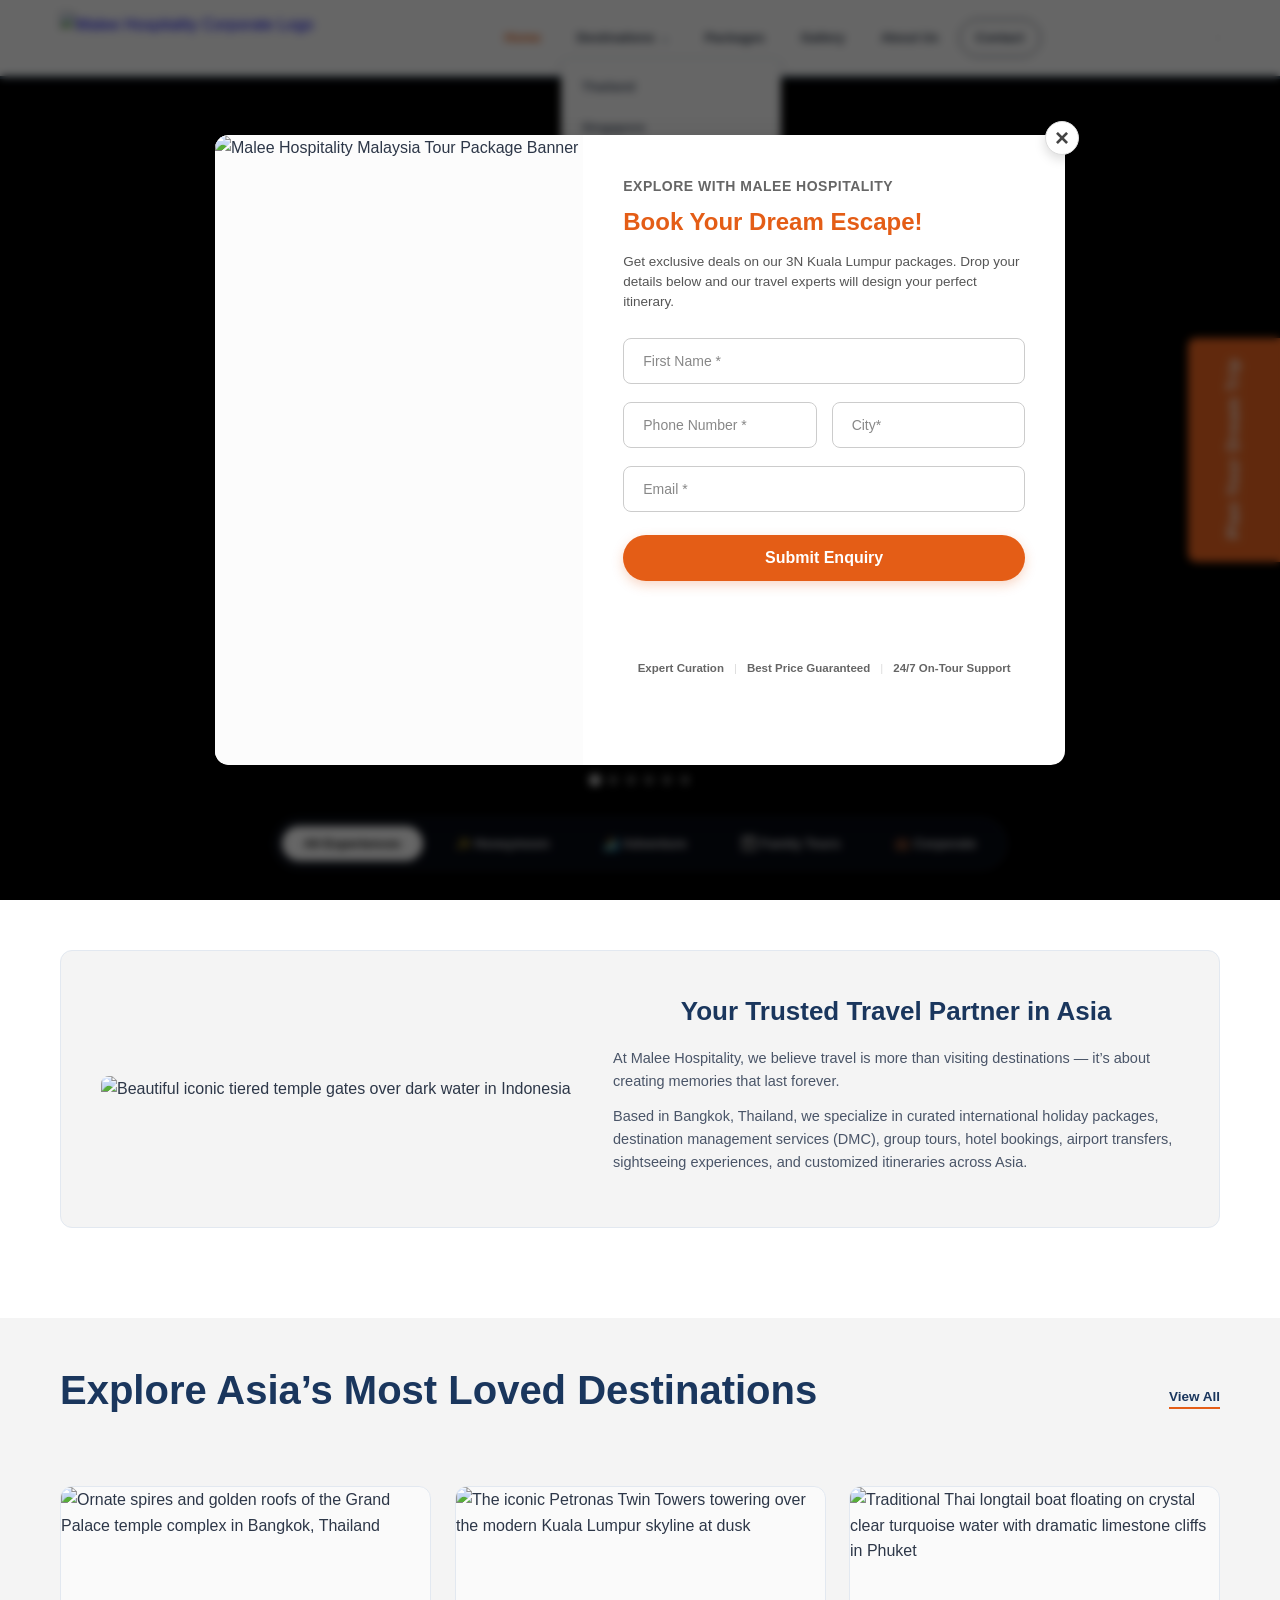
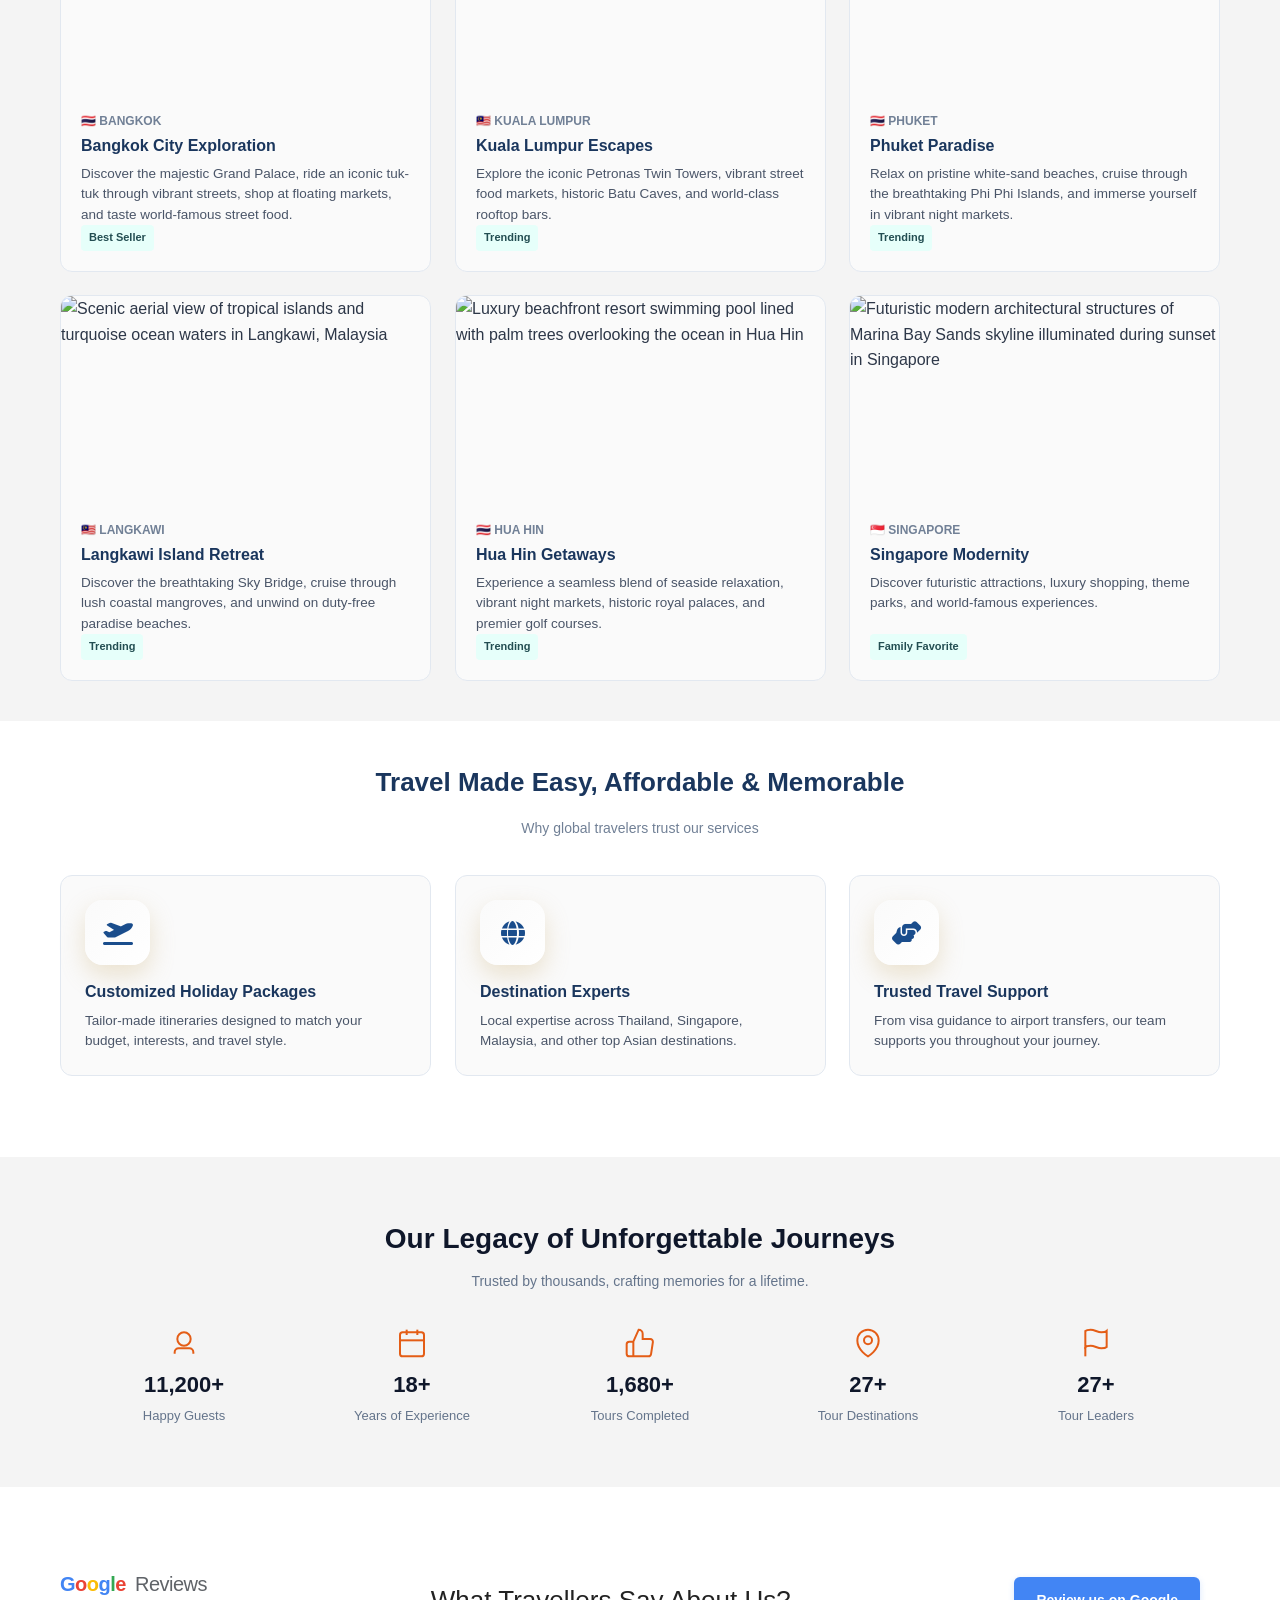
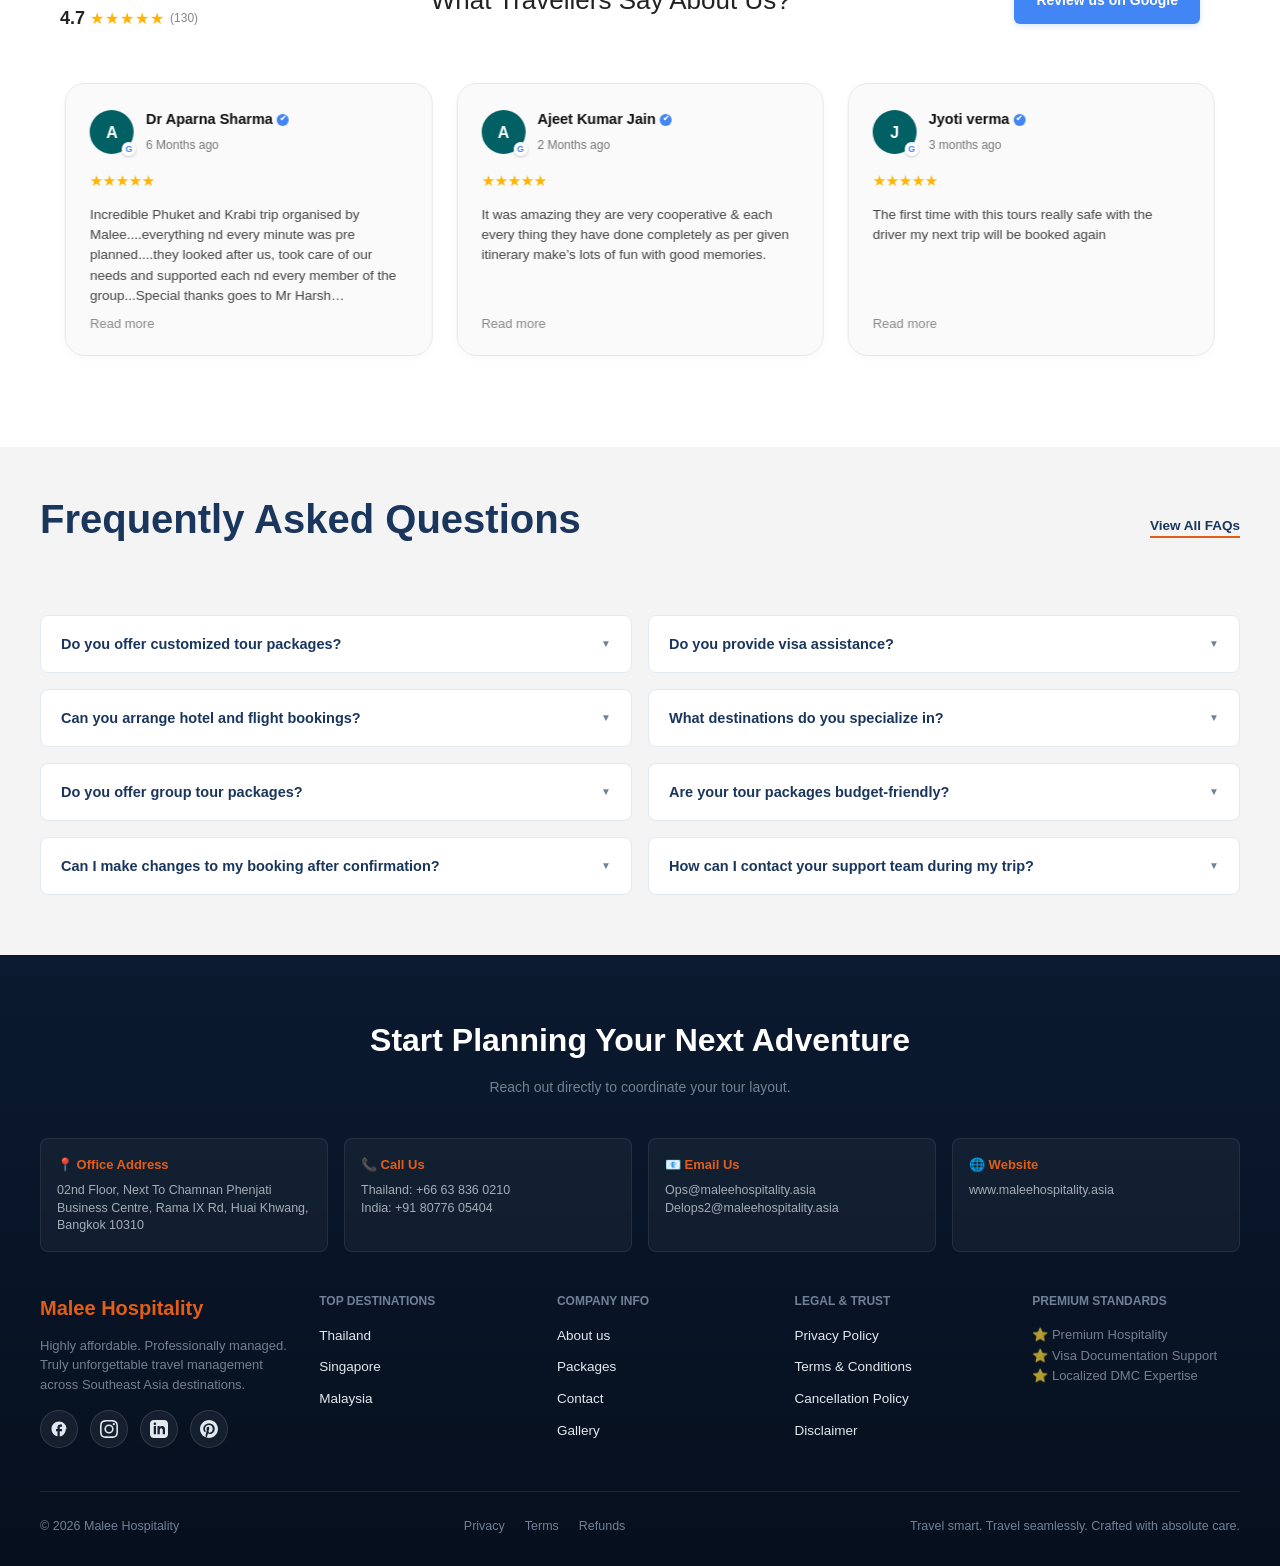
==== commit 949ca4d6: "updated" ====
--- a/index.html
+++ b/index.html
@@ -240,7 +240,7 @@
             <div class="slide-image-wrapper">
               <img
                 src="https://ik.imagekit.io/abiiiio/Langkawi%20Website%20images%20%20-%201920X1080.png"
-                alt="Tropical Villa Resort in Bali"
+                alt="Tropical Villa Resort in Malaysia"
               />
             </div>
             <div class="hero-content-wrapper">
@@ -297,7 +297,7 @@
           <div class="about-img-holder">
             <img
               src="https://ik.imagekit.io/abiiiio/Phuket.png?updatedAt=1781088916708"
-              alt="Beautiful iconic tiered temple gates over dark water in Bali, Indonesia"
+              alt="Beautiful iconic tiered temple gates over dark water in Indonesia"
             />
           </div>
           <div class="about-content">
@@ -453,42 +453,6 @@
         </div>
       </section>
     </main>
-
-    <!-- <hr class="section-divider" /> --
-
-<!--    
-      <main class="main-wrapper">
-        <section class="why-section">
-          <h2 class="center-title">Travel Made Easy, Affordable & Memorable</h2>
-          <p class="center-subtitle">Why global travelers trust our services</p>
-          <div class="why-grid">
-            <div class="why-card">
-              <div class="why-icon" aria-hidden="true">✈️</div>
-              <h3>Customized Holiday Packages</h3>
-              <p>
-                Tailor-made itineraries designed to match your budget,
-                interests, and travel style.
-              </p>
-            </div>
-            <div class="why-card">
-              <div class="why-icon" aria-hidden="true">🌏</div>
-              <h3>Destination Experts</h3>
-              <p>
-                Local expertise across Thailand, Bali, Singapore, Malaysia, and
-                other top Asian destinations.
-              </p>
-            </div>
-            <div class="why-card">
-              <div class="why-icon" aria-hidden="true">🤝</div>
-              <h3>Trusted Travel Support</h3>
-              <p>
-                From visa guidance to airport transfers, our team supports you
-                throughout your journey.
-              </p>
-            </div>
-          </div>
-        </section>
-      </main> -->
     </div>
 
     <div class="color-wrapper" id="bg-white">
@@ -515,7 +479,7 @@
               </div>
               <h3>Destination Experts</h3>
               <p>
-                Local expertise across Thailand, Bali, Singapore, Malaysia, and
+                Local expertise across Thailand, Singapore, Malaysia, and
                 other top Asian destinations.
               </p>
             </div>
@@ -871,7 +835,7 @@
             </button>
             <div class="accordion-panel">
               <p>
-                We specialize in Thailand, Singapore, Malaysia, Dubai, Bali, and
+                We specialize in Thailand, Singapore, Malaysia and
                 other popular international holiday destinations.
               </p>
             </div>
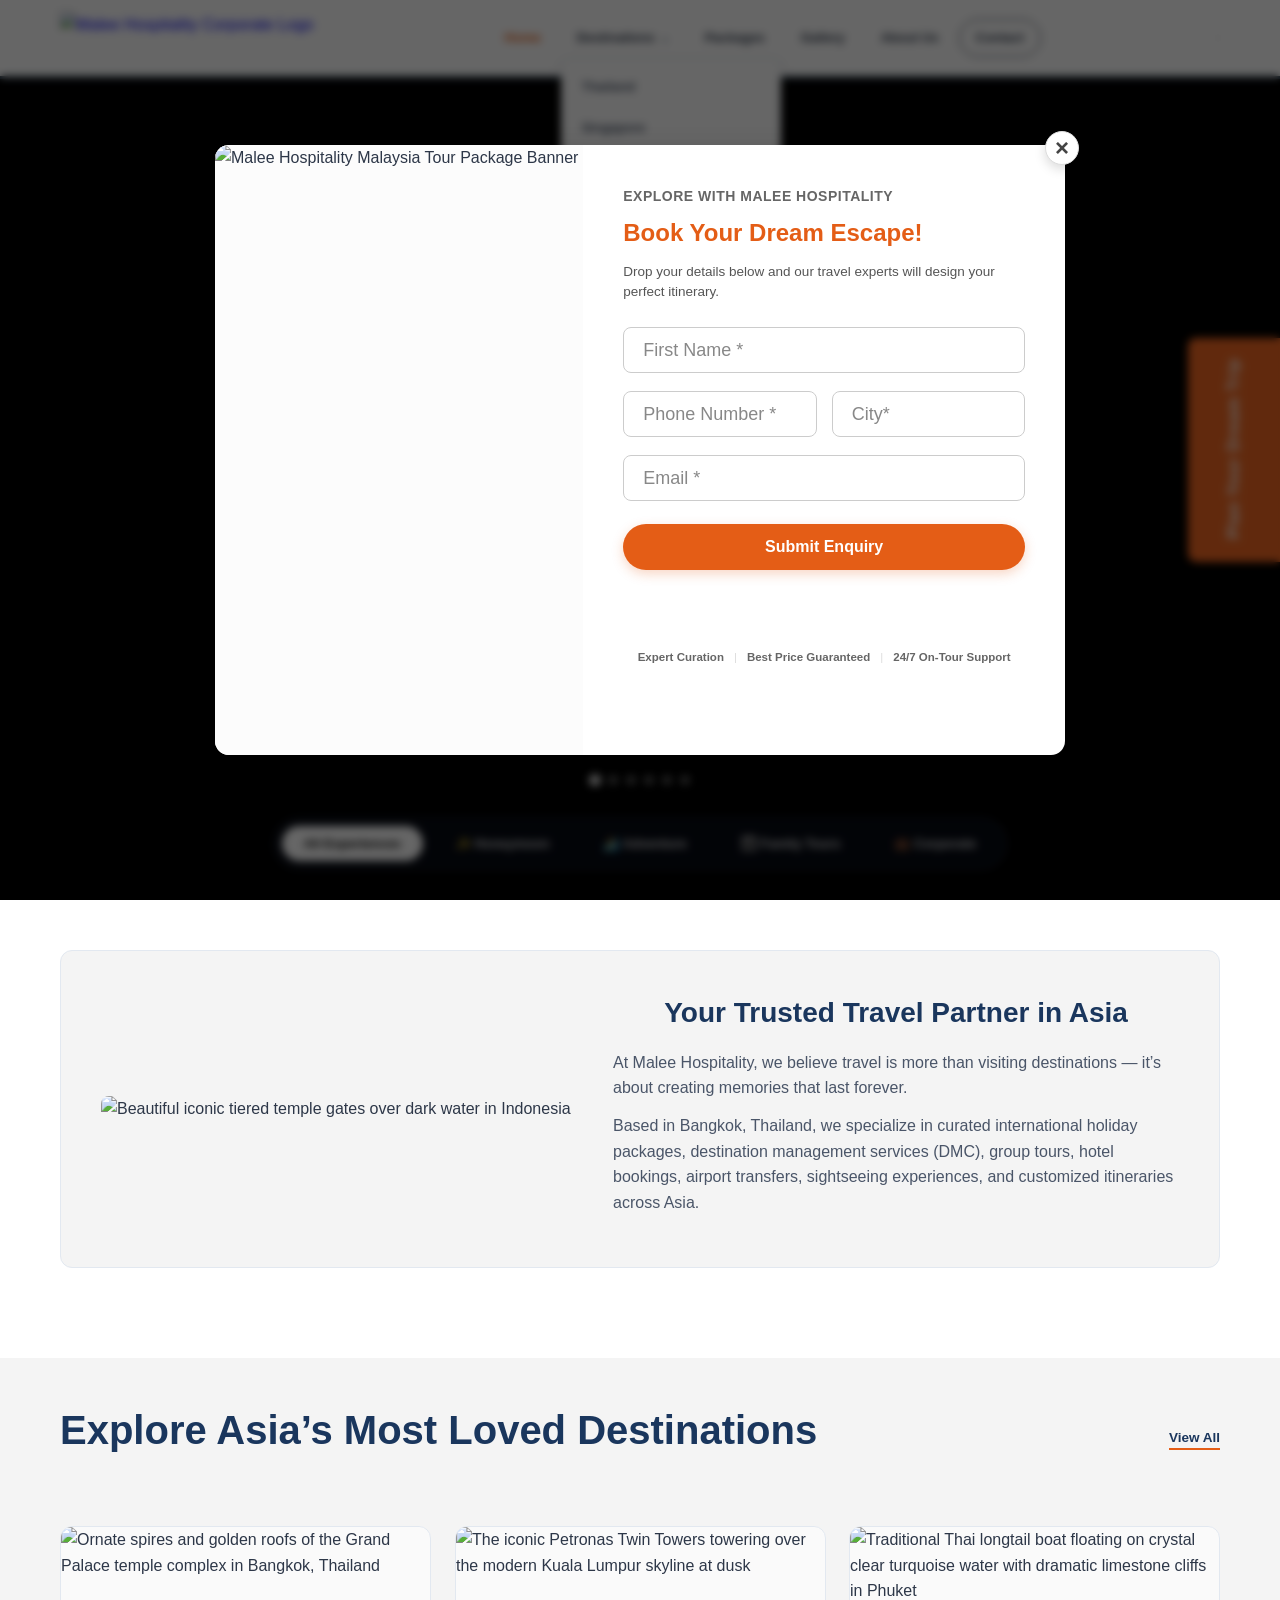
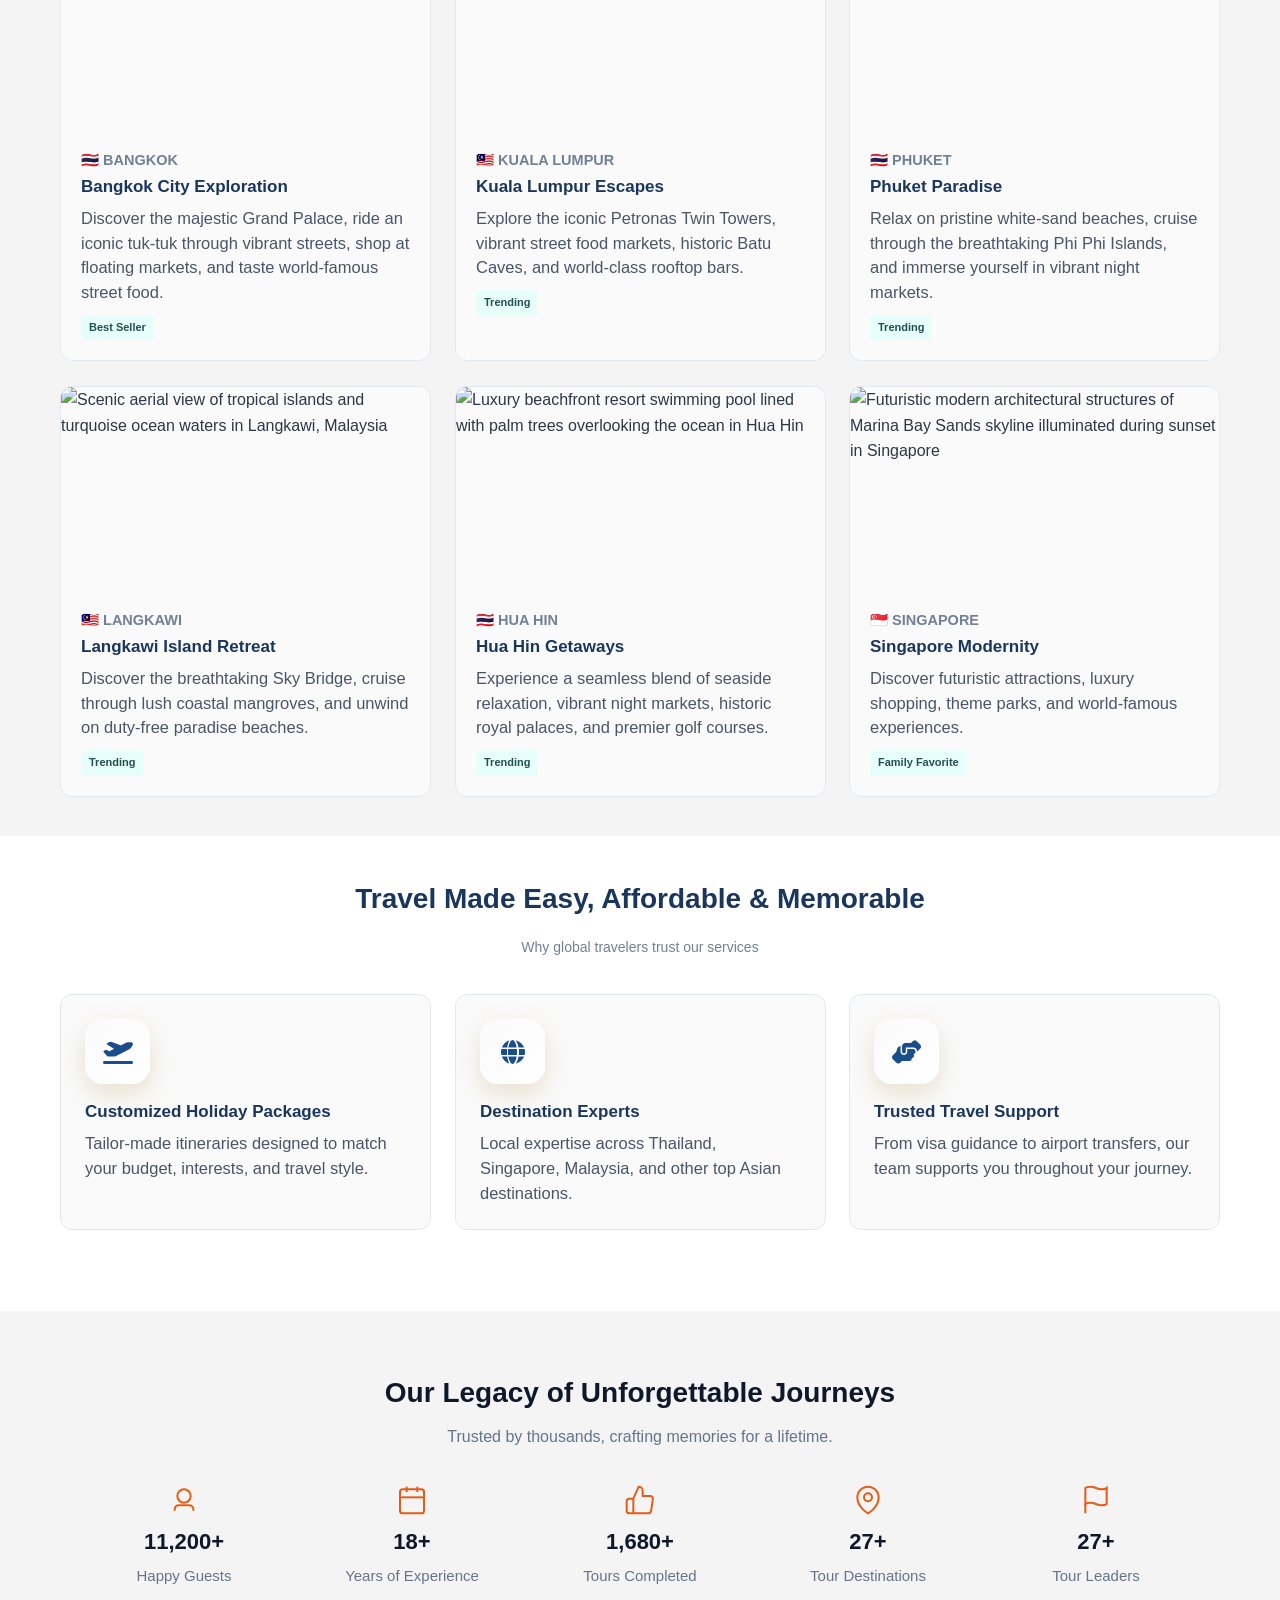
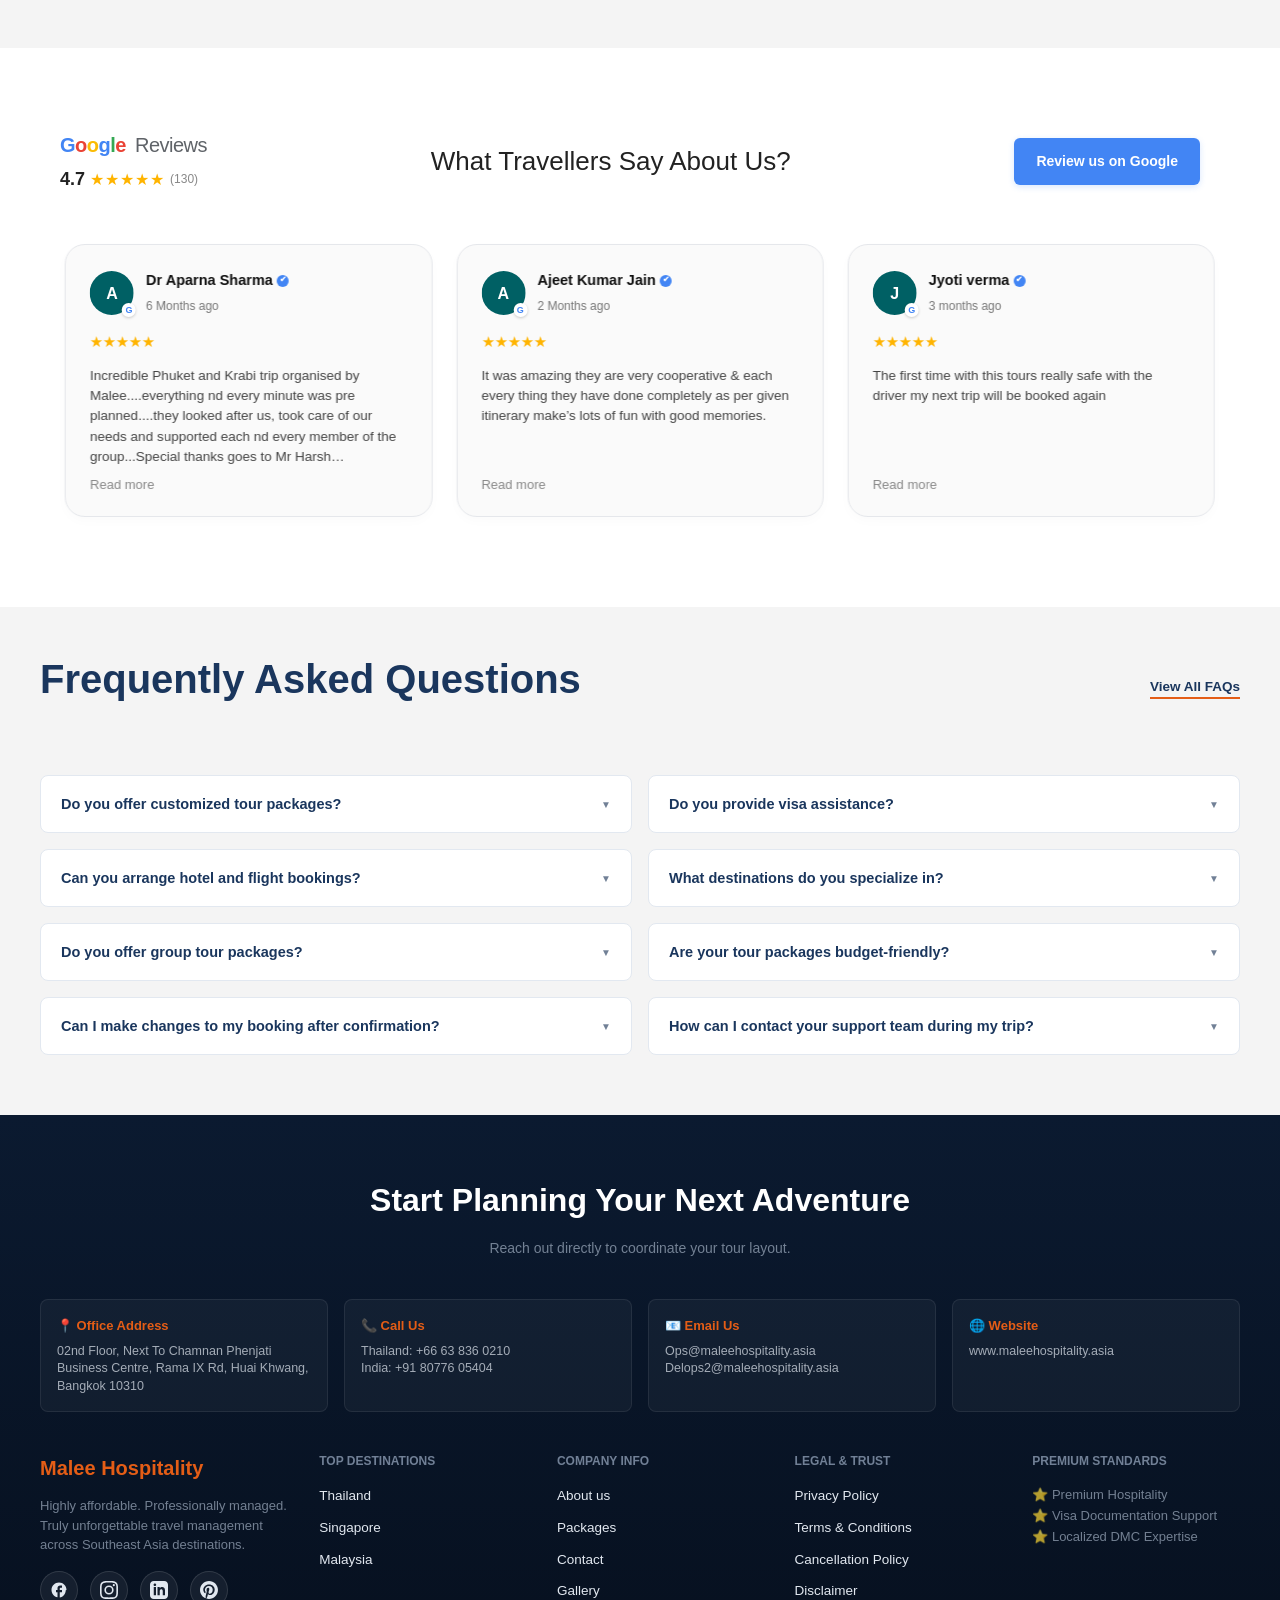
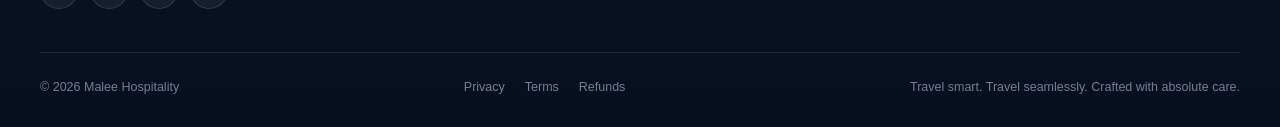
==== commit 22b1ad61: "update" ====
--- a/index.html
+++ b/index.html
@@ -1019,9 +1019,7 @@
             <header class="travel-popup-header">
               <h3>Explore with Malee Hospitality</h3>
               <h2>Book Your Dream Escape!</h2>
-              <p>
-                Get exclusive deals on our 3N Kuala Lumpur packages. Drop your
-                details below and our travel experts will design your perfect
+              <p>Drop your  details below and our travel experts will design your perfect
                 itinerary.
               </p>
             </header>
--- a/css/style.css
+++ b/css/style.css
@@ -294,14 +294,9 @@
     margin-bottom: 14px;
 }
 
-.why-card h3, .package-card h3 {
+
+.why-card p, .itinerary-snippet {
     font-size: 16px;
-    color: var(--text-heading);
-    margin-bottom: 6px;
-}
-
-.why-card p, .itinerary-snippet {
-    font-size: 13.5px;
     color: var(--text-muted);
     line-height: 1.5;
 }
@@ -4904,7 +4899,7 @@
 .mh-legacy-header .mh-subtitle {
     font-family: var(--mh-font-family);
     color: var(--mh-text-muted);
-    font-size: 14px;
+    font-size: 16px;
     margin: 0 0 35px 0;
 }
 
@@ -4941,7 +4936,7 @@
 
 .mh-stat-label {
     font-family: var(--mh-font-family);
-    font-size: 13px;
+    font-size: 15px;
     color: var(--mh-text-muted);
 }
 
@@ -7097,13 +7092,13 @@
 .about-content h2,
 .center-title,
 .section-header h2 {
-  font-size: 26px;
+  font-size: 28px;
   color: var(--text-heading);
   margin-bottom: 14px;
 }
 
 .about-content p {
-  font-size: 14.5px;
+  font-size: 16px;
   line-height: 1.6;
   color: var(--text-muted);
   margin-bottom: 12px;
@@ -7141,13 +7136,13 @@
 }
 .why-card h3,
 .package-card h3 {
-  font-size: 16px;
+  font-size: 17px;
   color: var(--text-heading);
   margin-bottom: 6px;
 }
 .why-card p,
 .itinerary-snippet {
-  font-size: 13.5px;
+  font-size: 16.5px;
   color: var(--text-muted);
   line-height: 1.5;
 }
@@ -7192,7 +7187,7 @@
   flex-grow: 1;
 }
 .badge-category {
-  font-size: 12px;
+  font-size: 14.5px;
   color: var(--text-light);
   font-weight: 600;
   text-transform: uppercase;
@@ -7204,7 +7199,7 @@
   font-weight: 700;
   padding: 4px 8px;
   border-radius: 4px;
-  margin-top: auto;
+  margin-top: 10px;
 }
 
 .green-badge {
@@ -7561,7 +7556,7 @@
   background: #ffffff;
   padding: 0 6px;
   color: #888888;
-  font-size: 14px;
+  font-size: 18px !important;
   font-family: Arial, sans-serif;
   pointer-events: none;
   transition:
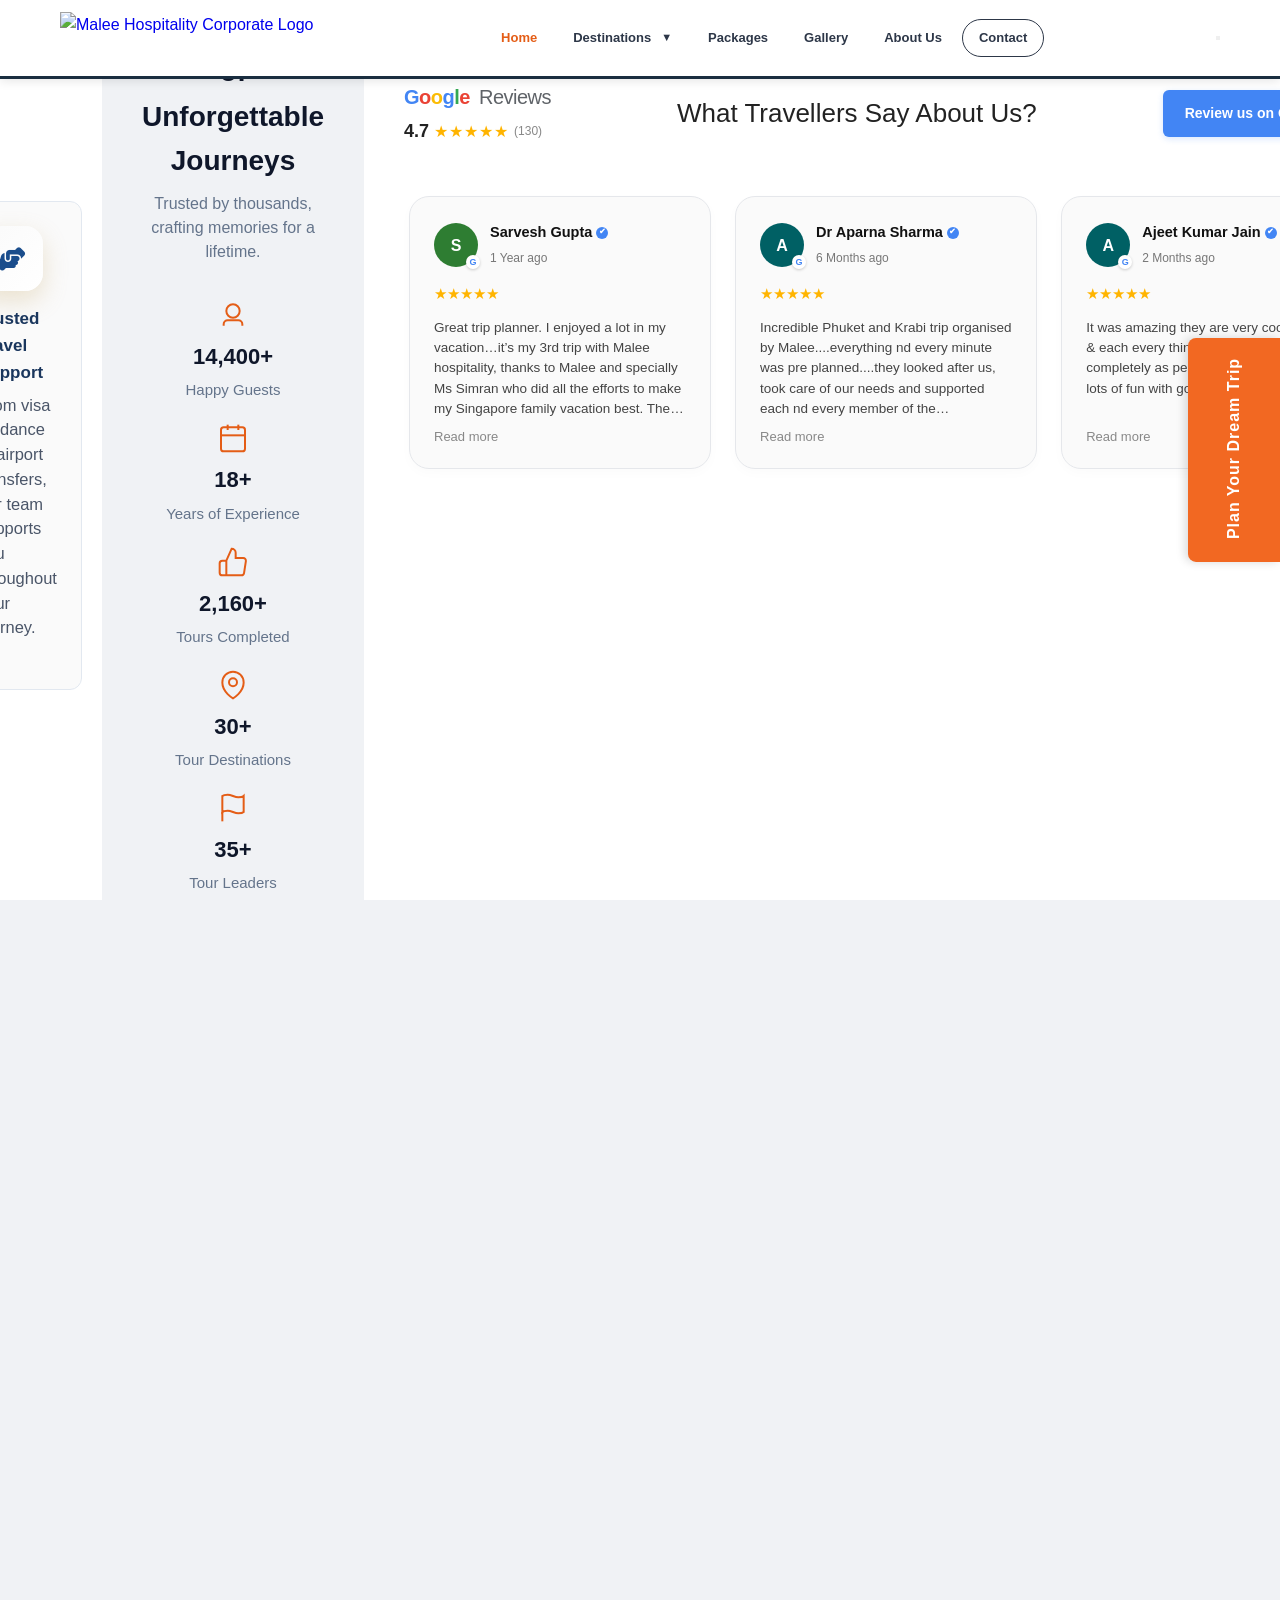
==== commit c70ef689: "done" ====
--- a/index.html
+++ b/index.html
@@ -16,8 +16,6 @@
       rel="stylesheet"
     />
     <link rel="stylesheet" href="https://cdnjs.cloudflare.com/ajax/libs/font-awesome/6.5.1/css/all.min.css" integrity="sha512-DTOQO9RWCH3ppGqcWaEA1BIZOC6xxalwEsw9c2QQeAIftl+Vegovlnee1c9QX4TctnWMn13TZye+giMm8e2LwA==" crossorigin="anonymous" referrerpolicy="no-referrer" />
-    <link rel="stylesheet" href="css/popup.css" />
-    <link rel="stylesheet" href="css/marketing-modules.css" />
     <link rel="stylesheet" href="css/style.css">
   </head>
   <body>
@@ -33,57 +31,26 @@
         />
       </a>
     </div>
-
-    <!-- <nav class="navigation-menu" aria-label="Main Navigation">
-      <div class="nav-item">
-        <a href="https://maleehospitality.com/" class="nav-link active">HOME</a>
-      </div>
-      <div class="nav-item dropdown">
-        <a href="destination.html" class="nav-link">DESTINATIONS</a>
-      </div>
-      <div class="nav-item dropdown">
-        <a href="package.html" class="nav-link">PACKAGES</a>
-        </div>
-      <div class="nav-item">
-        <a href="gallery.html" class="nav-link">GALLERY</a>
-      </div>
-      <div class="nav-item">
-        <a href="about.html" class="nav-link">ABOUT US</a>
-      </div>
-      <div class="nav-item">
-        <a href="contact.html" class="nav-link contact-button">CONTACT</a>
-      </div>
-
-      <button id="themeToggle" class="theme-toggle" aria-label="Toggle Dark Mode">
-        <span class="toggle-icon">🌙</span>
-      </button>
-    </nav> -->
-
     <nav class="navigation-menu" aria-label="Main Navigation">
           <div class="nav-item">
             <a href="index.html" class="nav-link active">Home</a>
           </div>
 
-          <div class="nav-item dropdown open">
-            <a href="#" class="nav-link dropdown-toggle" aria-haspopup="true" aria-expanded="true">
-              Destinations
-              <span class="arrow-indicator" aria-hidden="true">▼</span>
-            </a>
-            <div class="dropdown-menu">
-              <a href="thailand.html">Thailand</a>
-              <a href="singapore.html">Singapore</a>
-              <a href="malaysia.html">Malaysia</a>
-              <a href="destination.html">More</a>
-            </div>
-          </div>
+          <li class="nav-item dropdown">
+  <a href="#" class="dropdown-toggle nav-link" id="destinationsDropdown" role="button" aria-expanded="false">
+    Destinations <span class="arrow">▼</span>
+  </a>
+  
+  <div class="dropdown-menu" aria-labelledby="destinationsDropdown">
+    <a href="thailand.html">Thailand</a>
+    <a href="singapore.html">Singapore</a>
+    <a href="malaysia.html">Malaysia</a>
+    <a href="destination.html">More</a>
+  </div>
+</li>
 
           <div class="nav-item dropdown">
             <a href="package.html" class="nav-link"> Packages </a>
-            <!-- <div class="dropdown-menu">
-              <a href="#">Honeymoon Escapes</a>
-              <a href="#">Family Adventures</a>
-              <a href="#">Corporate Groups</a>
-            </div> -->
           </div>
 
           <div class="nav-item">
@@ -96,9 +63,9 @@
             <a href="contact.html" class="nav-link contact-button">Contact</a>
           </div>
 
-          <button id="themeToggle" class="theme-toggle" aria-label="Toggle Dark Mode">
+          <!-- <button id="themeToggle" class="theme-toggle" aria-label="Toggle Dark Mode">
             <span class="toggle-icon">☀️</span>
-          </button>
+          </button> -->
         </nav>
     <button class="menu-toggle" aria-label="Open Navigation">
       <span class="bar"></span>
@@ -122,15 +89,7 @@
 
 <div class="body-backdrop"></div>
 
- 
-
-
-
-
-
-
-
-
+ <!-- Main code Starts from Here -->
     <main class="main-wrapper">
       <section class="hero-slider-section">
         <div class="slider-container">
@@ -907,8 +866,8 @@
 
         <div class="contact-box-grid">
           <div class="contact-pill-item">
-            <h5>📍 Office Address</h5>
-            <p>02nd Floor, Next To Chamnan Phenjati Business Centre, Rama IX Rd, Huai Khwang, Bangkok 10310</p>
+            <h5>📍 Thailand Office Address</h5>
+            <p>02nd Floor, Next To Chamnan Phenjati Business Centre, Rama IX Rd, Huai Khwang, Bangkok</p>
           </div>
           <div class="contact-pill-item">
             <h5>📞 Call Us</h5>
@@ -1212,4 +1171,4 @@
     <script src="js/app.js"></script>
     <script src="https://cdn.jsdelivr.net/npm/@emailjs/browser@4/dist/email.min.js"></script>
   </body>
-</html>   +</html>     
--- a/css/style.css
+++ b/css/style.css
@@ -198,6 +198,7 @@
 
 .contact-button:hover, .contact-button.active {
     background-color: var(--text-main);
+    background: linear-gradient(135deg, rgba(11, 26, 74, 0.92), rgba(29, 53, 87, 0.68));
     color: var(--bg-card) !important;
 }
 
@@ -6680,7 +6681,7 @@
 /* Shared Immersive Visual Footer */
 .immersive-footer {
     background-color: #0B1A30;
-    background-image: linear-gradient(to bottom, rgba(11, 26, 48, 0.9), #060F1D), 
+    background-image: linear-gradient(135deg, rgba(11, 26, 74, 0.92), rgba(29, 53, 87, 0.68)), 
                       url('https://images.unsplash.com/photo-1506318137071-a8e063b4bec0?auto=format&fit=crop&w=1500&q=80');
     background-size: cover;
     background-position: center;
@@ -6715,7 +6716,7 @@
 }
 
 .contact-pill-item h5 { color: #e45d16; font-size: 13px; margin-bottom: 6px; }
-.contact-pill-item p { font-size: 12.5px; color: #E2E8F0; line-height: 1.4; }
+.contact-pill-item p { font-size: 14px; color: #E2E8F0; line-height: 1.4; }
 
 .footer-links-container {
     display: grid;
@@ -9294,7 +9295,7 @@
       }
 
       /* Hero Section */
-      .hero {
+      .hero-th {
         height: 100vh;
         background:
           linear-gradient(rgba(0, 0, 0, 0.5), rgba(0, 0, 0, 0.6)),
@@ -9309,15 +9310,46 @@
         padding: 0 20px;
       }
 
+      .hero-th{
+         background:
+          linear-gradient(rgba(0, 0, 0, 0.5), rgba(0, 0, 0, 0.6)),
+          url("https://images.unsplash.com/photo-1552465011-b4e21bf6e79a?auto=format&fit=crop&w=1920&q=80")
+            center/cover;
+      }
+
+
+      .hero-my{
+         background:
+          linear-gradient(rgba(0, 0, 0, 0.5), rgba(0, 0, 0, 0.6)),
+          url("https://etimg.etb2bimg.com/photo/116423616.cms")
+            center/cover;
+      }
+      
+       .hero {
+        height: 100vh;
+        display: flex;
+        flex-direction: column;
+        justify-content: center;
+        align-items: center;
+        text-align: center;
+        color: var(--white);
+        padding: 0 20px;
+      }
+
       .hero h1 {
-        color: var(--white);
+        color: #ffffff;
         font-size: 4rem;
         margin-bottom: 1rem;
         letter-spacing: 2px;
         text-transform: uppercase;
       }
 
+      .fa-chevron-down:before{
+        color: #ffffff;
+      }
+
       .hero p {
+        color: #ffffff;
         font-size: 1.2rem;
         max-width: 600px;
         margin-bottom: 2rem;
@@ -9357,11 +9389,13 @@
 
       .about-text {
         flex: 1;
+        
       }
 
       .about-text p {
         margin-bottom: 1.5rem;
         font-size: 1.05rem;
+        text-align: center;
       }
 
       .about-image {
@@ -9398,19 +9432,27 @@
         gap: 2rem;
       }
 
-      .feature-card {
-        text-align: center;
-        padding: 2rem;
-        border-radius: 8px;
-        transition: var(--transition);
-        border: 1px solid #eee;
-      }
-
-      .feature-card:hover {
-        transform: translateY(-10px);
-        box-shadow: 0 10px 20px rgba(0, 0, 0, 0.05);
-        border-color: var(--gold);
-      }
+    .feature-card {
+  text-align: center;
+  padding: 2rem;
+  border-radius: 8px;
+  border: 1px solid #eee;
+  background-color: #fff; /* Ensures shadow renders correctly on a clean canvas */
+  
+  /* Force hardware acceleration for flawless animation processing */
+  will-change: transform, box-shadow, border-color; 
+  
+  /* 0.4 seconds with a custom cubic-bezier creates a premium, elastic easing effect */
+  transition: transform 0.4s cubic-bezier(0.25, 1, 0.5, 1),
+              box-shadow 0.4s cubic-bezier(0.25, 1, 0.5, 1),
+              border-color 0.4s cubic-bezier(0.25, 1, 0.5, 1);
+}
+
+.feature-card:hover {
+  transform: translateY(-8px); /* Slightly reduced distance avoids sudden layout jerks */
+  box-shadow: 0 15px 30px rgba(0, 0, 0, 0.08); /* A richer shadow softens the float look */
+  border-color: var(--gold);
+}
 
       .feature-card i {
         font-size: 2.5rem;
@@ -9508,7 +9550,7 @@
       }
 
       footer p {
-        opacity: 0.7;
+        opacity: 1;
         font-size: 0.9rem;
       }
 
@@ -9533,4 +9575,240 @@
     .about-bgMain{
             background: #ffffff;
     padding: 10px;
-    }+    }
+
+    .footer-hero-cta p{
+      font-size: 16px;
+    }
+
+
+    #travel-popup-overlay, .travel-popup-banner{
+      display: none;
+    }
+
+    
+
+    /* 1. By default, ensure the dropdown container hides its absolute content */
+.dropdown {
+  position: relative;
+}
+
+/* 2. Hide the dropdown menu panel completely when the page first loads */
+.dropdown .dropdown-menu {
+  display: none;
+  position: absolute;
+  top: 100%;
+  left: 0;
+  z-index: 1000;
+  background-color: #ffffff;
+  box-shadow: 0px 8px 16px rgba(0, 0, 0, 0.1);
+  min-width: 160px;
+  border-radius: 4px;
+  padding: 10px 0;
+}
+
+/* 3. Display the dropdown ONLY when JavaScript appends the ".open" class to the parent wrapper */
+.dropdown.open .dropdown-menu {
+  display: block;
+}
+
+/* Optional: Rotate the visual toggle indicator arrow if desired when open */
+.dropdown.open .dropdown-toggle .arrow {
+  transform: rotate(180deg);
+}
+
+.nav-item .dropdown li{
+  display: none;
+  list-style: none;
+}
+
+
+/* Remove the bullet point and reset default padding/margin on navigation items */
+.nav-item {
+  list-style: none !important;
+  list-style-type: none !important;
+}
+
+/* If your navigation menu is wrapped in a <ul> or <ol>, it's good practice to reset it too */
+.nav-links, .navbar-nav, .mobile-nav {
+  list-style: none;
+  padding-left: 0;
+  margin: 0;
+}
+
+/* Decrease the size of the dropdown arrow */
+.dropdown-toggle .arrow {
+  font-size: 11px;         /* Adjust this value down if you want it even smaller */
+  display: inline-block;
+  vertical-align: middle;   /* Ensures it stays perfectly centered with the text */
+  margin-left: 4px;        /* Controls the spacing between the word and the arrow */
+  line-height: 1;
+}
+
+/* Container alignment and spacing */
+.gallery-filter-container {
+  display: flex;
+  flex-wrap: wrap;
+  gap: 12px;
+  justify-content: center; /* Centers the filter pills horizontally */
+  padding: 20px 0;
+  font-family: 'Poppins', 'Segoe UI', Arial, sans-serif; /* Clean modern font base */
+}
+
+/* Base style for all gallery filter buttons */
+.gallery-filter-btn {
+  background-color: #ffffff;
+  color: #0b1a4a; /* Deep navy text color */
+  border: 1px solid #e2e8f0; /* Subtle light gray border */
+  padding: 10px 24px;
+  font-size: 15px;
+  font-weight: 600; /* Semi-bold text structure */
+  border-radius: 50px; /* Forces the perfect pill/rounded shape */
+  cursor: pointer;
+  transition: all 0.3s ease; /* Smooth hover and activation changes */
+  outline: none;
+  box-shadow: 0 2px 4px rgba(0, 0, 0, 0.02); /* Very soft minimal depth */
+}
+
+/* Hover effect for unselected pills */
+.gallery-filter-btn:hover {
+  background-color: #f8fafc;
+  border-color: #cbd5e1;
+  transform: translateY(-1px); /* Slight lift feeling on hover */
+}
+
+/* The active/selected state style matching your design */
+.gallery-filter-btn.active {
+  background-color: #1d3557; /* Deep navy background */
+  color: #ffffff; /* White text */
+  border-color: #1d3557;
+  box-shadow: 0 4px 12px rgba(29, 53, 87, 0.25); /* Elegant matching blue drop shadow */
+}
+
+
+
+/* Target the main section container */
+.stats-banner-section {
+  position: relative;
+  background-image: url('https://images.unsplash.com/photo-1506318137071-a8e063b4bec0?auto=format&fit=crop&w=1500&q=80'); /* Replace with your image file name or link */
+  background-size: cover;
+  background-position: center;
+  background-repeat: no-repeat;
+  background-attachment: fixed; /* Creates a smooth, modern parallax scrolling effect */
+  padding: 80px 20px; /* Generates clean vertical breathing room */
+  border-radius: 16px; /* Matches the rounded structural borders in your screenshot */
+  overflow: hidden; /* Prevents the inner overlay from breaking out of rounded corners */
+  z-index: 1;
+}
+
+/* Creates the dark, elegant color overlay mask layer directly behind text items */
+.stats-banner-section::before {
+  content: '';
+  position: absolute;
+  top: 0;
+  left: 0;
+  width: 100%;
+  height: 100%;
+  background: linear-gradient(135deg, rgba(11, 26, 74, 0.92), rgba(29, 53, 87, 0.68)); /* Deep navy to steel blue gradient */
+  z-index: -1; /* Pushes the color mask layer cleanly behind your text contents */
+}
+
+/* Ensures layout inner contents float correctly over the new background layers */
+.stats-container {
+  position: relative;
+  z-index: 2;
+}
+
+section#about, .container {
+    DISPLAY: flex;
+    flex-direction: column;
+    align-items: center;
+    justify-content: center;
+    margin: 0 auto;
+    max-width: 1250px;
+    padding: 0 40px;
+        margin-top: 40px;
+        padding-bottom: 40px;
+}
+
+.hero-my {
+  background: linear-gradient(rgba(0, 0, 0, 0.4), rgba(0, 0, 0, 0.4)), url('YOUR_MALAYSIA_HERO_IMAGE_URL') no-repeat center center/cover;
+}
+
+.hero-sg {
+  background: linear-gradient(rgba(0, 0, 0, 0.4), rgba(0, 0, 0, 0.4)), url('https://ik.imagekit.io/abiiiio/Singapore%202%20Website%20images%20%20-%201920X1080.png?updatedAt=1780999101412') no-repeat center center/cover;
+}
+
+
+/* Reset and Base Styling */
+* {
+    margin: 0;
+    padding: 0;
+    box-sizing: border-box;
+}
+
+body {
+    font-family: -apple-system, BlinkMacSystemFont, 'Segoe UI', Roboto, sans-serif;
+    background: #f0f2f5;
+    display: flex;
+    justify-content: center;
+    align-items: center;
+    height: 100vh;
+}
+
+/* Control Card Container */
+.control-card {
+    background: #ffffff;
+    padding: 30px;
+    border-radius: 12px;
+    box-shadow: 0 10px 25px rgba(0, 0, 0, 0.05);
+    text-align: center;
+    max-width: 400px;
+}
+
+h1 {
+    color: #1a1a1a;
+    margin-bottom: 10px;
+    font-size: 24px;
+}
+
+p {
+    color: #666;
+    font-size: 14px;
+    line-height: 1.5;
+    margin-bottom: 25px;
+}
+
+/* Interactive Buttons */
+.button-group {
+    display: flex;
+    gap: 12px;
+    justify-content: center;
+}
+
+.btn {
+    padding: 12px 20px;
+    border: none;
+    border-radius: 6px;
+    font-weight: 600;
+    cursor: pointer;
+    transition: all 0.2s ease;
+}
+
+.btn.alert {
+    background-color: #ff4757;
+    color: white;
+}
+
+.btn.alert:hover {
+    background-color: #ff6b81;
+}
+
+.btn.clear {
+    background-color: #747d8c;
+    color: white;
+}
+
+.btn.clear:hover {
+    background-color: #a4b0be;
+}
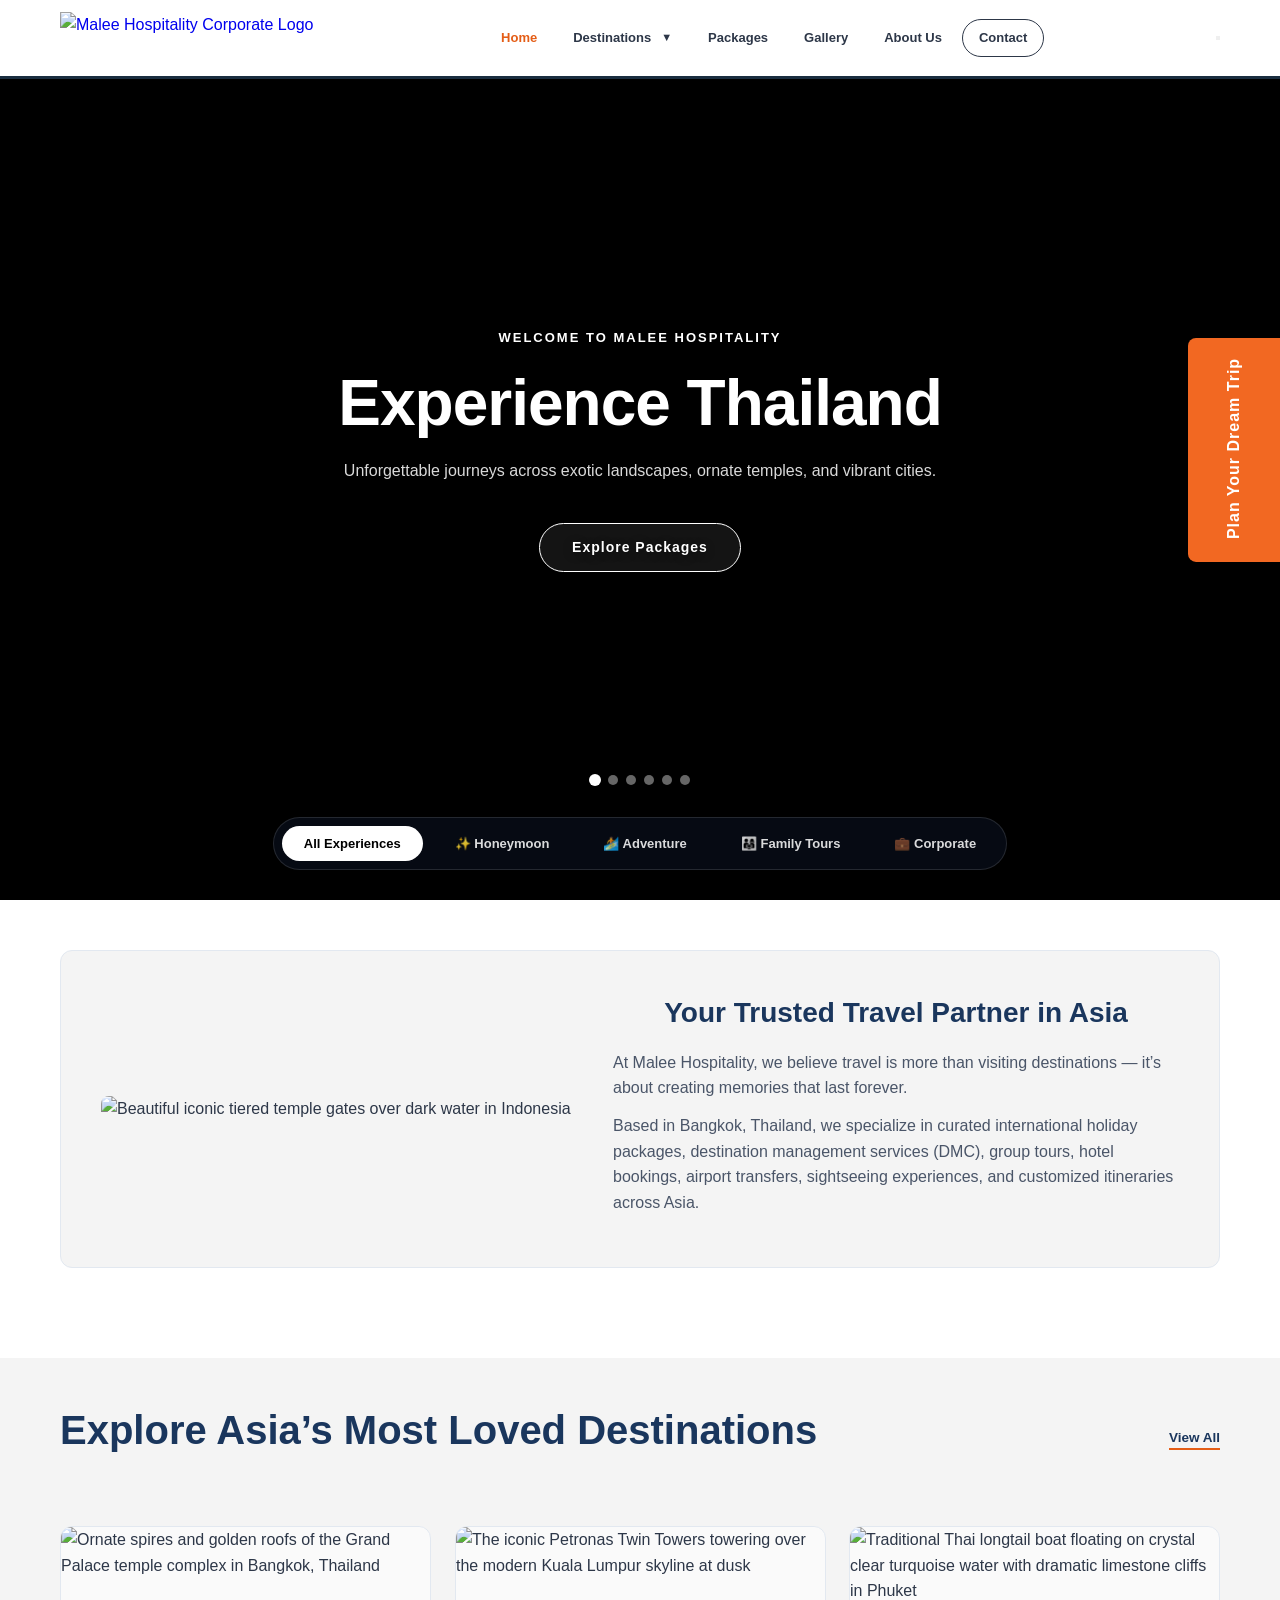
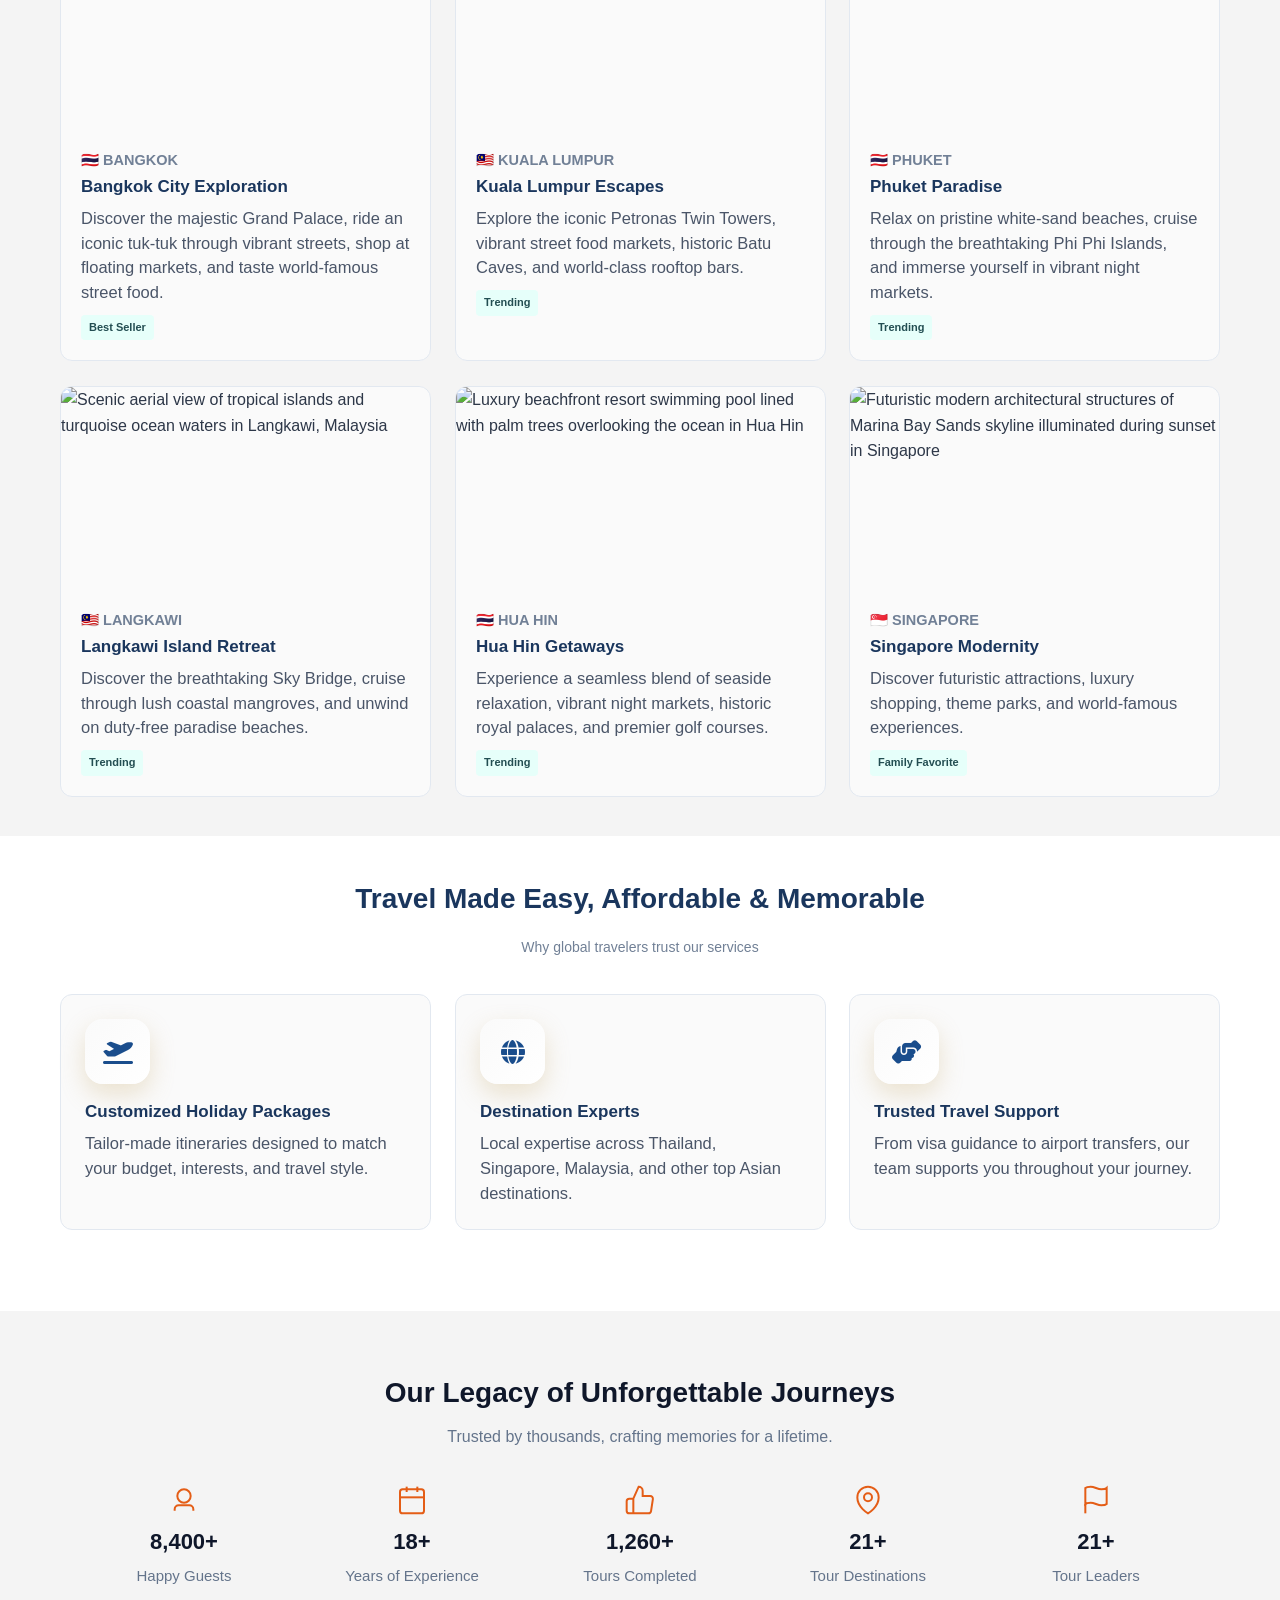
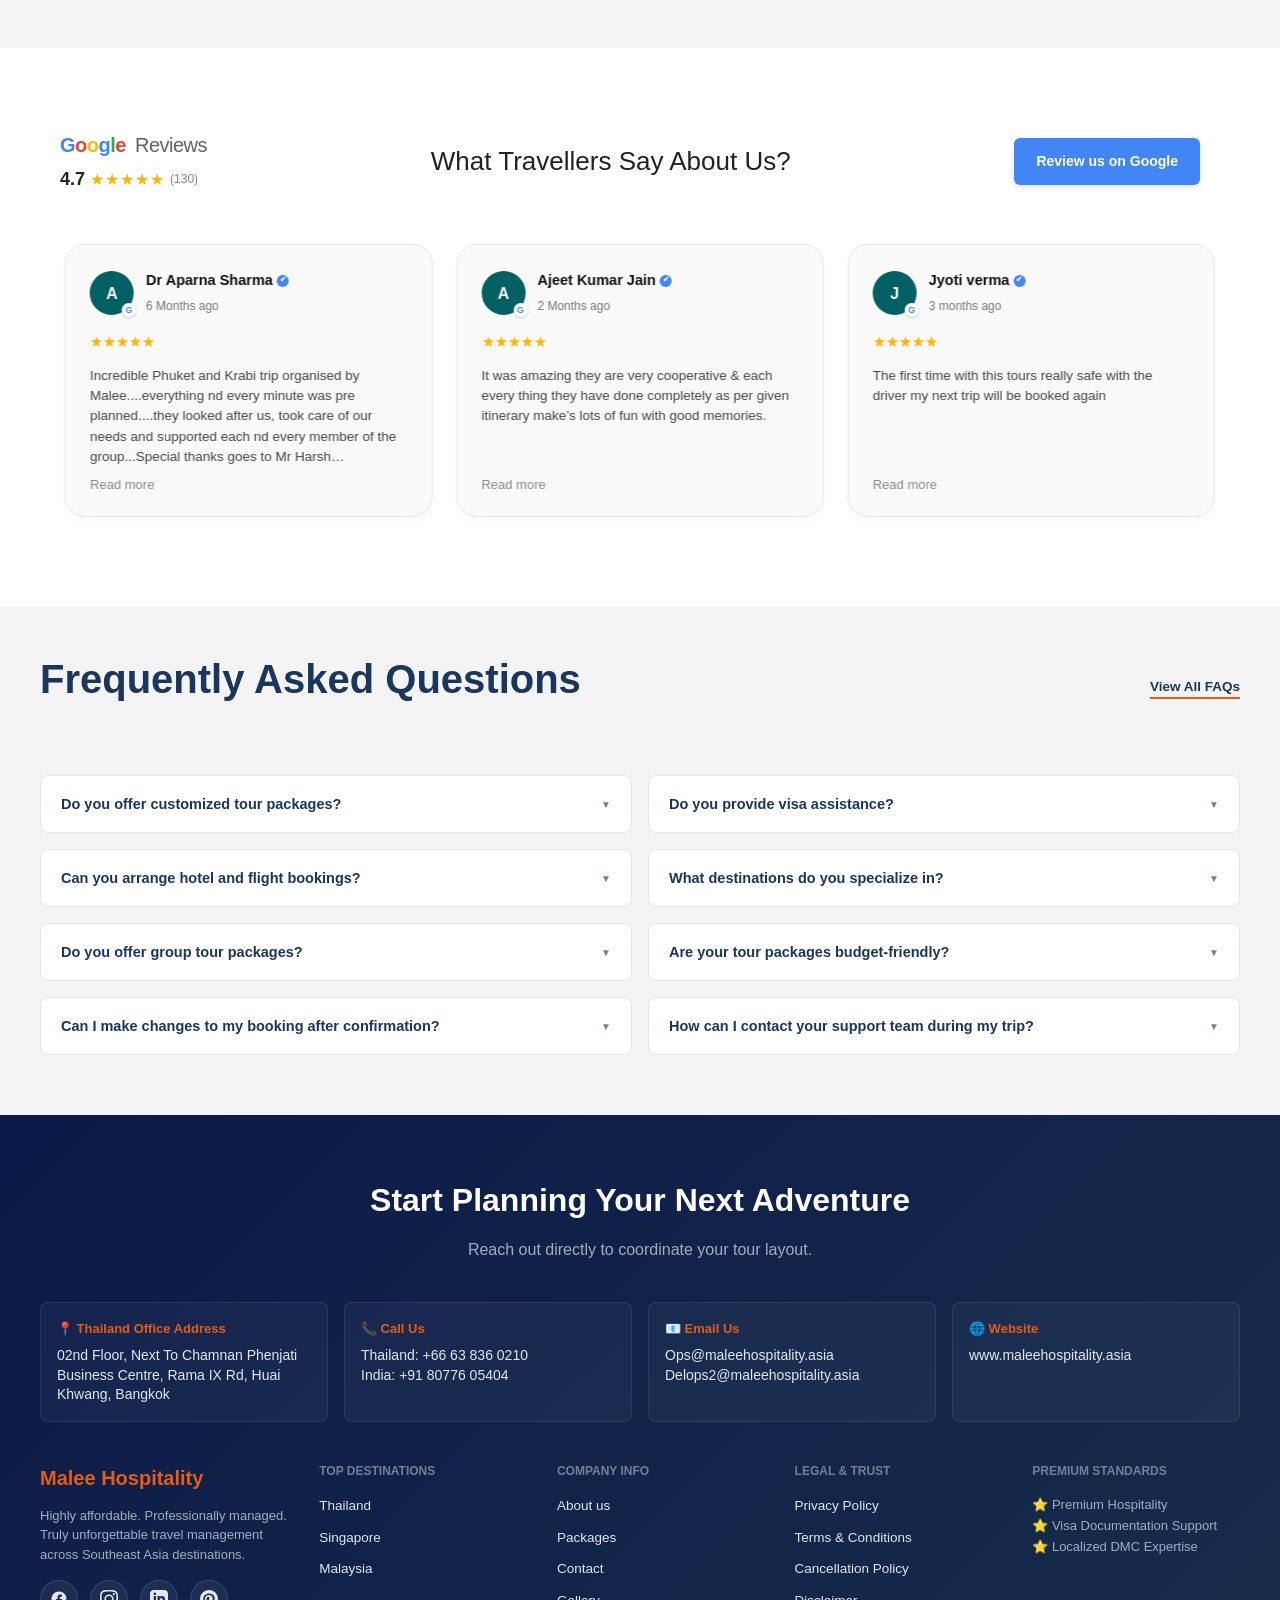
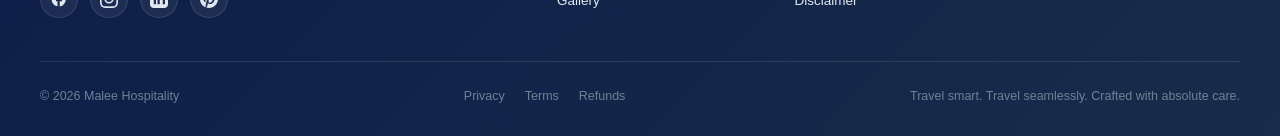
==== commit b8c79219: "Done update" ====
--- a/index.html
+++ b/index.html
@@ -11,7 +11,7 @@
     <link rel="preload" href="https://ik.imagekit.io/abiiiio/Thailand%20Website%20images%20%20-%201920X1080%20px.png" as="image" type="image/webp">
     <link rel="preconnect" href="https://fonts.googleapis.com" />
     <link rel="preconnect" href="https://fonts.gstatic.com" crossorigin />
-    <link
+    <link 
       href="https://fonts.googleapis.com/css2?family=Inter:wght@300;400;500;600;700&display=swap"
       rel="stylesheet"
     />
--- a/css/style.css
+++ b/css/style.css
@@ -9731,84 +9731,10 @@
         padding-bottom: 40px;
 }
 
-.hero-my {
-  background: linear-gradient(rgba(0, 0, 0, 0.4), rgba(0, 0, 0, 0.4)), url('YOUR_MALAYSIA_HERO_IMAGE_URL') no-repeat center center/cover;
-}
-
 .hero-sg {
   background: linear-gradient(rgba(0, 0, 0, 0.4), rgba(0, 0, 0, 0.4)), url('https://ik.imagekit.io/abiiiio/Singapore%202%20Website%20images%20%20-%201920X1080.png?updatedAt=1780999101412') no-repeat center center/cover;
-}
-
-
-/* Reset and Base Styling */
-* {
-    margin: 0;
-    padding: 0;
-    box-sizing: border-box;
-}
-
-body {
-    font-family: -apple-system, BlinkMacSystemFont, 'Segoe UI', Roboto, sans-serif;
-    background: #f0f2f5;
-    display: flex;
-    justify-content: center;
-    align-items: center;
-    height: 100vh;
-}
-
-/* Control Card Container */
-.control-card {
-    background: #ffffff;
-    padding: 30px;
-    border-radius: 12px;
-    box-shadow: 0 10px 25px rgba(0, 0, 0, 0.05);
-    text-align: center;
-    max-width: 400px;
-}
-
-h1 {
-    color: #1a1a1a;
-    margin-bottom: 10px;
-    font-size: 24px;
-}
-
-p {
-    color: #666;
-    font-size: 14px;
-    line-height: 1.5;
-    margin-bottom: 25px;
-}
-
-/* Interactive Buttons */
-.button-group {
-    display: flex;
-    gap: 12px;
-    justify-content: center;
-}
-
-.btn {
-    padding: 12px 20px;
-    border: none;
-    border-radius: 6px;
-    font-weight: 600;
-    cursor: pointer;
-    transition: all 0.2s ease;
-}
-
-.btn.alert {
-    background-color: #ff4757;
-    color: white;
-}
-
-.btn.alert:hover {
-    background-color: #ff6b81;
-}
-
-.btn.clear {
-    background-color: #747d8c;
-    color: white;
-}
-
-.btn.clear:hover {
-    background-color: #a4b0be;
-}+<<<<<<< HEAD
+}
+=======
+}
+>>>>>>> 8c9df26a6c0d5d273c049ba5684302049a848d3c
